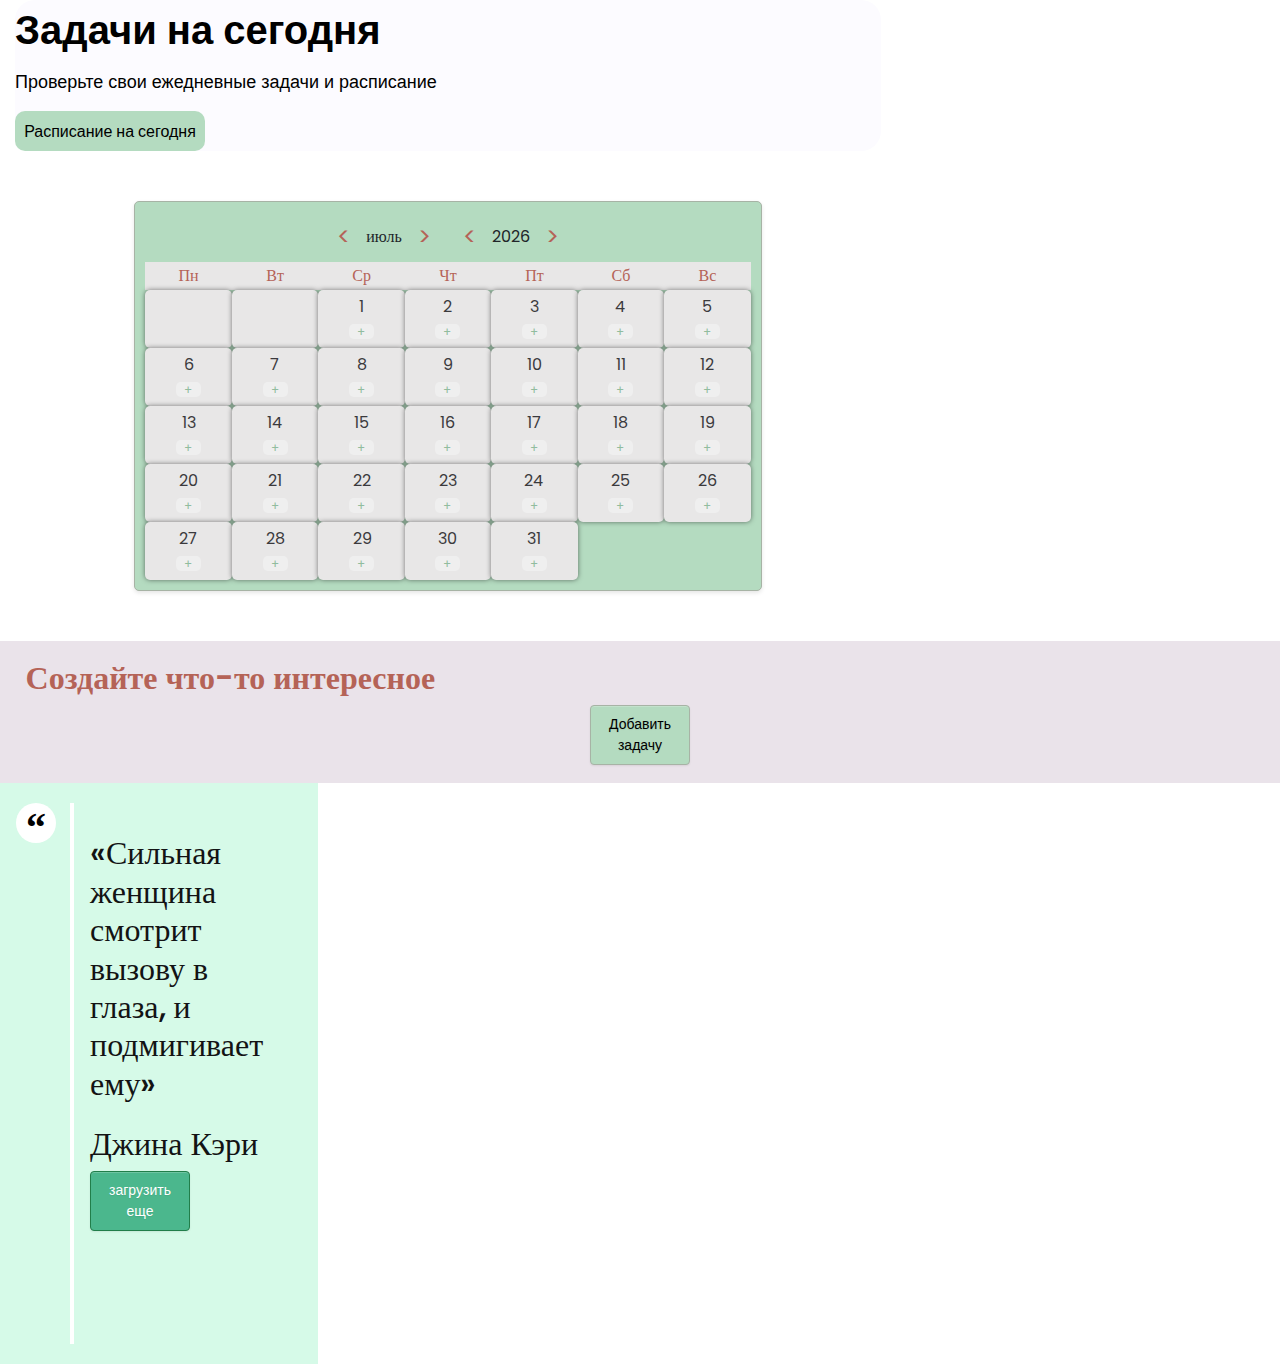
==== index.html @ fd580f08 "calendar" ====
<!DOCTYPE html>
<html lang="ru">
  <head>
    <meta charset="UTF-8" />
    <meta name="viewport" content="width=device-width, initial-scale=1.0" />
<html lang="en">
<head>
    <meta charset="UTF-8">
    <meta name="viewport" content="width=device-width, initial-scale=1.0">
    <link rel="stylesheet" type="text/css" href="./assets/styles/normalize.css">
    <link rel="stylesheet" href="https://stackpath.bootstrapcdn.com/bootstrap/4.5.2/css/bootstrap.min.css">
    <link rel="icon" type="image/png" href="./favicon.png">
    <link rel="stylesheet" type="text/css" href="./calendar/calendar.css">
    <link rel="stylesheet" type="text/css" href="./assets/styles/styles.css">
    <link rel="preconnect" href="https://fonts.googleapis.com">
    <link href="https://cdn.jsdelivr.net/npm/bootstrap@5.0.2/dist/css/bootstrap.min.css" rel="stylesheet" integrity="sha384-EVSTQN3/azprG1Anm3QDgpJLIm9Nao0Yz1ztcQTwFspd3yD65VohhpuuCOmLASjC" crossorigin="anonymous">
     <link rel="preconnect" href="https://fonts.gstatic.com" crossorigin>
     <link href="https://fonts.googleapis.com/css2?family=Poppins:wght@300;400;600&display=swap" rel="stylesheet">
    <title>Study Drive Compass</title>
    <link rel="icon" type="image/png" href="./favicon.png" />
    <link rel="stylesheet" href="./assets/styles/normalize.css" />
    <link
      href="https://cdn.jsdelivr.net/npm/bootstrap@5.3.2/dist/css/bootstrap.min.css"
      rel="stylesheet"
      integrity="sha384-T3c6CoIi6uLrA9TneNEoa7RxnatzjcDSCmG1MXxSR1GAsXEV/Dwwykc2MPK8M2HN"
      crossorigin="anonymous" />
    <link rel="stylesheet" href="./assets/styles/add-task.css" />
    <link rel="preconnect" href="https://fonts.googleapis.com" />
    <link rel="preconnect" href="https://fonts.gstatic.com" crossorigin />
    <link
      href="https://fonts.googleapis.com/css2?family=Poppins:wght@300;400;600&display=swap"
      rel="stylesheet" />
  </head>
  <body>
    <main id="main">
      <section id="hero__section">
        <div class="container">
          <div class="today-task-container">
              <h2 class="head-task">Задачи на сегодня</h2>
              <p class="paragraph-task">Проверьте свои ежедневные задачи и расписание</p>
              <button type="button" class="btnt" data-bs-toggle="modal" data-bs-target="#scheduleModal">
                  Расписание на сегодня</button>
              <div class="modal fade" id="scheduleModal" tabindex="-1" aria-labelledby="scheduleModalLabel" aria-hidden="true">
                  <div class="modal-dialog modal-dialog-scrollable">
                  <div class="modal-content">
                      <div class="modal-header">
                      <h5 class="modal-title" id="scheduleModalLabel">Расписание на сегодня</h5>
                      <button type="button" class="btn-close" data-bs-dismiss="modal" aria-label="Закрыть"></button>
                      </div>
                      <div class="modal-body">
                          <table class="table">
                              <thead>
                                  <tr>
                                      <th scope="col">#</th>
                                      <th scope="col">Задача</th>
                                      <th scope="col"></th>
                                  </tr>
                              </thead>
                              <tbody>
                                  <tr>
                                      <th scope="row">1</th>
                                      <td>Медитация</td>
                                      <td><input type="checkbox"></td>
                                  </tr>
                                  <tr>
                                      <th scope="row">2</th>
                                      <td>Английский язык</td>
                                      <td><input type="checkbox"></td>
                                  </tr>
                                  <tr>
                                      <th scope="row">3</th>
                                      <td>Пробежка</td>
                                      <td><input type="checkbox"></td>
                                  </tr>
                              </tbody>
                          </table>
                      </div>
                      <div class="modal-footer">
                      <button type="button" class="btnt" data-bs-dismiss="modal">Закрыть</button>
                      </div>
                  </div>
                  </div>
              </div>
            </div>

          </div>


      </section>
      <section id="cards">
        <div id="cards-div"></div>
      </section>

      <section id="calendar"></section>
     
    
    
      <section id="motivational"></section>
      <section id="statistics"></section>
    </main>
    <aside>
      <section class="new-task">
        <h2 class="new-task__text">Создайте что-то интересное</h2>
        <button
          type="button"
          class="btn add-btn new-task__btn"
          data-bs-toggle="modal"
          data-bs-target="#exampleModal">
          Добавить задачу
        </button>
      </section>
  
      <div
        class="modal fade"
        id="exampleModal"
        tabindex="-1"
        aria-labelledby="exampleModalLabel"
        aria-hidden="true">
        <div class="modal-dialog">
          <div class="modal-content task-modal-content">
            <div class="modal-header">
              <h1
                class="modal-title fs-5 task-modal__title"
                id="exampleModalLabel">
                Новая задача
              </h1>
              <button
                type="button"
                class="btn-close"
                data-bs-dismiss="modal"
                aria-label="Close"></button>
            </div>
            <div class="modal-body">
              <form>
                <div class="mb-3">
                  <label for="task-name" class="col-form-label">Название: </label>
                  <input
                    type="text"
                    id="task-name"
                    class="form-control"
                    placeholder="..." />
                </div>
                <div class="mb-3">
                  <label for="task-date" class="col-form-label">Дата:</label>
                  <input type="date" id="task-date" class="form-control" />
                </div>
                <div class="mb-3">
                  <label for="task-time" class="col-form-label">Время:</label>
                  <input type="time" id="task-time" class="form-control" />
                </div>
                <div class="mb-3">
                  <label for="task-tag" class="col-form-label"
                    >Группа задач:</label
                  >
                  <input type="text" id="task-tag" class="form-control" />
                </div>
              </form>
            </div>
            <div class="modal-footer">
              <button
                id="add-task-btn"
                type="button"
                class="btn btn-primary add-btn">
                Добавить задачу
              </button>
            </div>
          </div>
        </div>
      </div>


    <div id="cards-div"></div>
      <!-- Блок цитат -->
    <blockquote>
      <div class="quote-background">
        <div class="quote">
        <h1>«Сильная женщина смотрит вызову в глаза, и подмигивает ему»</h1>
    <div class="author">
        <h2>Джина Кэри</h2>
    <button id="quotebutton" type="button" class="btn">загрузить еще</button>
    </blockquote>
      
      
    </aside>
    
    <script
      src="https://cdn.jsdelivr.net/npm/bootstrap@5.3.2/dist/js/bootstrap.bundle.min.js"
      integrity="sha384-C6RzsynM9kWDrMNeT87bh95OGNyZPhcTNXj1NW7RuBCsyN/o0jlpcV8Qyq46cDfL"
      crossorigin="anonymous"></script>
      <script src="./calendar/calendar.js"></script>
    <script src="./assets/js/cards.js"></script>
    <script src="https://cdn.jsdelivr.net/npm/bootstrap@5.0.2/dist/js/bootstrap.bundle.min.js" integrity="sha384-MrcW6ZMFYlzcLA8Nl+NtUVF0sA7MsXsP1UyJoMp4YLEuNSfAP+JcXn/tWtIaxVXM" crossorigin="anonymous"></script>
  </body>
</html>
---- calendar/calendar.css ----
.calendar {
  width: 70%;
  margin: auto;
  margin-top: 50px;
  margin-bottom: 50px;
  border: 1px solid #a7b3a5;
  border-radius: 5px;
  padding: 10px;
  box-shadow: 0 2px 4px rgba(0, 0, 0, 0.1);
  background-color: #b4dbc0;
}

.calendar__container-days {
  display: flex;
  flex-wrap: wrap;
  width: 100%;
  min-height: 20vh;
}

.container__item-day {
  width: calc(100% / 7);
  padding: 2px;
  text-align: center;
  background-color: #e8e7e7;
  color: #3b3a3d;
}

.item-weekday {
  background-color: #e8e7e7;
  color: #b56357;
}

.item-weekend-weekday {
  color: #a5a4ab;
}

.item-weekend {
  background-color: #b49e9e;
  color: #3b3a3d;
}

.calendar__item-container {
  padding: 5px;
  min-height: 15px;
  margin: 0;
  border-radius: 5px;
  box-shadow: 0 0 5px rgba(0, 0, 0, 0.5);
}

.calendar__item-info {
  display: flex;
  justify-content: space-between;
  align-items: center;
}

.calendar__current-date {
  background-color: #b56357;
  color: #b4dbc0;
  border-radius: 50%;
  display: flex;
  justify-content: center;
  align-items: center;
}

.calendar__item-date {
  height: 25px;
  width: 25px;
}

.calendar__item-button {
  color: #91bc9e;
  border: none;
  padding: 1px 8px;
  border-radius: 5px;
  cursor: pointer;
  font-size: 12px;
}

.calendar__item-button:hover {
  background-color: #b56357;
}

.calendar__nav {
  display: flex;
  justify-content: center;
  align-items: center;
  padding: 10px;
}

.calendar__nav-months,
.calendar__nav-years {
  display: flex;
  align-items: center;
}

.calendar__nav-button {
  background: none;
  border: none;
  font-size: 24px;
  cursor: pointer;
  margin: 0 10px;
  color: #b56357;
}
.calendar__nav-button:focus {
  outline: none;
}

@media (max-width: 1023px) {
  .calendar {
    width: 50vw;
  }

  .calendar__nav {
    display: flex;
    flex-direction: column;
    justify-content: center;
    align-items: center;
    padding: 10px;
  }
}
---- assets/styles/styles.css ----
@import "cards.css";
body {
    width: 100%;
    display: flex;
    flex-direction: column;

}


#main {
    width: 70vw;
    display: flex;
    flex-direction: column;
  }
  

  #cards {
    width: 100%;
    margin: auto;
  }

  #hero__section {
    width: 100%; 
  }


  blockquote {
    width: 318px;
    height: 581px;
    background-color: #e7f8eb; /* Цвет фона блока цитат */
    position: static;
    margin: 0;
    background: #d6fae8;
    color: #131314;
    padding: 30px 30px 30px 90px;
    position: relative;
    }
blockquote:before {
    content: "\201C";
    font-family: serif;
    position: absolute;
    top: 20px;
    left: 16px;
    color: black;
    width: 40px;
    height: 40px;
    border-radius: 50%;
    background: white;
    font-size: 40px;
    font-weight: bold;
    text-align: center;
    line-height: 50px;
    }
blockquote:after {
    content: "";
    width: 4px;
    background: white;
    position:absolute;
    left: 70px;
    top: 20px;
    bottom: 20px;
    }
blockquote p {
    margin-top: 0;
    font-size: 24px;
    font-weight: 300;
    }
blockquote cite {
    font-style: normal;
    text-transform: uppercase;
    }
.btn {border-radius: 4px;
    -webkit-box-shadow: inset 0 1px 0 rgba(255, 255, 255, 0.2), 0 1px 2px rgba(0, 0, 0, 0.08);
    -moz-box-shadow: inset 0 1px 0 rgba(255, 255, 255, 0.2), 0 1px 2px rgba(0, 0, 0, 0.08);
    box-shadow: inset 0 1px 0 rgba(255, 255, 255, 0.2), 0 1px 2px rgba(0, 0, 0, 0.08);
    color: #fff;
    display:block;
    width:100px;
    text-align: center;
    font-family: Arial, Helvetica, sans-serif;
    font-size: 14px;
    padding: 8px 16px;
    
    text-decoration: none;
    text-shadow: 0 1px 1px rgba(0, 0, 0, 0.075);
    -webkit-transition: background-color 0.1s linear;
    -moz-transition: background-color 0.1s linear;
    -o-transition: background-color 0.1s linear;
    transition: background-color 0.1s linear;        
    background-color: rgb( 43, 153, 91 );
    border: 1px solid rgb( 33, 126, 74 );
    background-color: rgb( 75, 183, 141 );
}

.today-task-container {
    background: #FCFBFF;
    border-radius: 20px;
}

.head-task {
    font-family: 'Poppins', sans-serif;
    font-size: 40px;
    font-style: normal;
    font-weight: 600;
    line-height: normal;
    color: #000;
}

.paragraph-task {
    font-family: 'Poppins', sans-serif;
    font-size: 18px;
    font-style: normal;
    font-weight: 300;
    line-height: normal;
    color: #000;
}

.btnt {
    border: 0;
    border-radius: 10px;
    background-color: #b4dbc0;
    font-family: 'Poppins', sans-serif;
    font-size: 16px;
    font-style: normal;
    font-weight: 400;
    line-height: normal;
    color: #000;
    width: 190px;
    height: 40px;
}
---- assets/styles/add-task.css ----
body {
  display: flex;
  font-family: "Poppins";
}
:root {
  --rust: #b56357;
  --mint: #b4dbc0;
  --slate: #eae3ea;
  --sea-foam: #a7b3a5;
}
.new-task {
  display: flex;
  flex-direction: column;
  background-color: var(--slate);
  padding: 2vh 2vw;
}

.new-task__text {
  font-weight: 600;
  color: var(--rust);
}

.add-btn {
  font-weight: 400;
  background-color: var(--mint);
  border-color: var(--sea-foam);
  color: #000;
  align-self: center;
}
.add-btn:hover {
  background-color: var(--rust);
  border-color: var(--sea-foam);
  color: #fff;
}
.add-btn:active {
  background-color: var(--rust) !important;
  color: #fff !important;
}

.task-modal-content {
  background-color: var(--slate);
}
.task-modal__title {
  color: var(--rust);
  font-weight: 400;
}
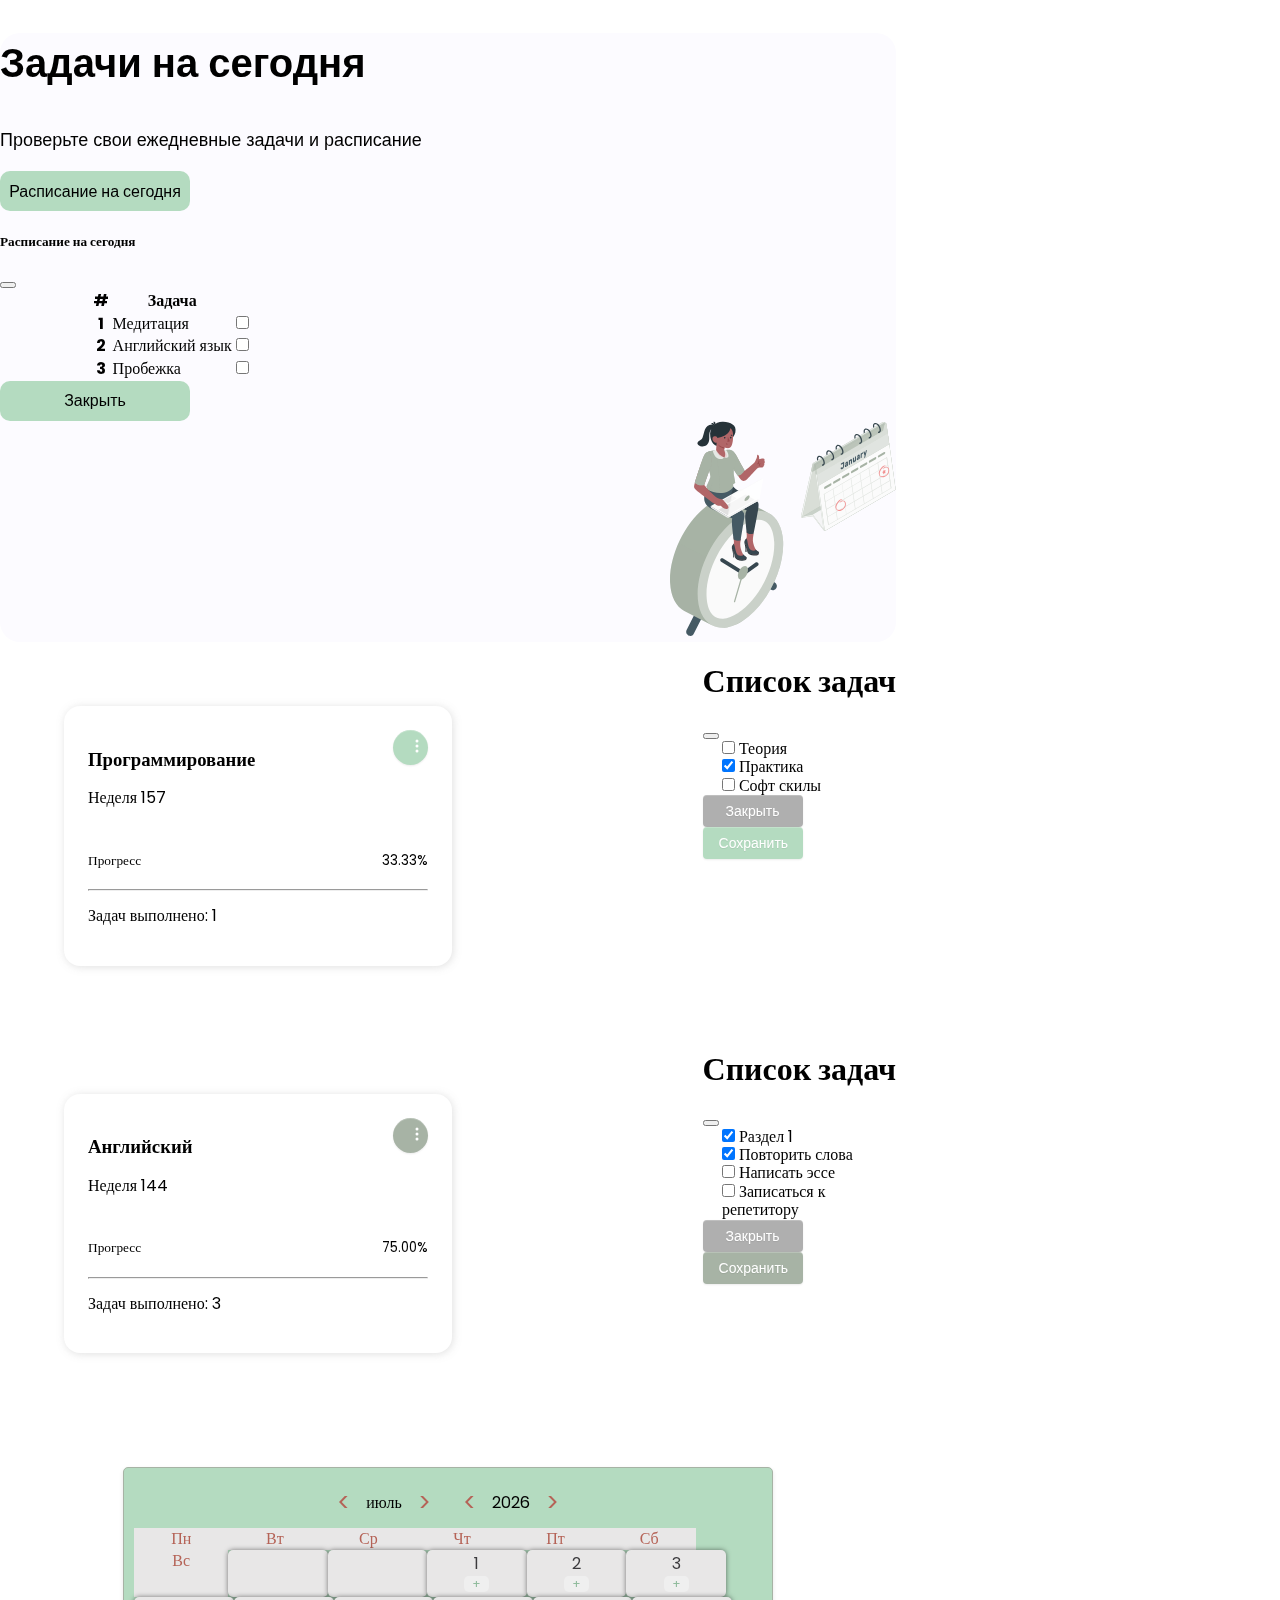
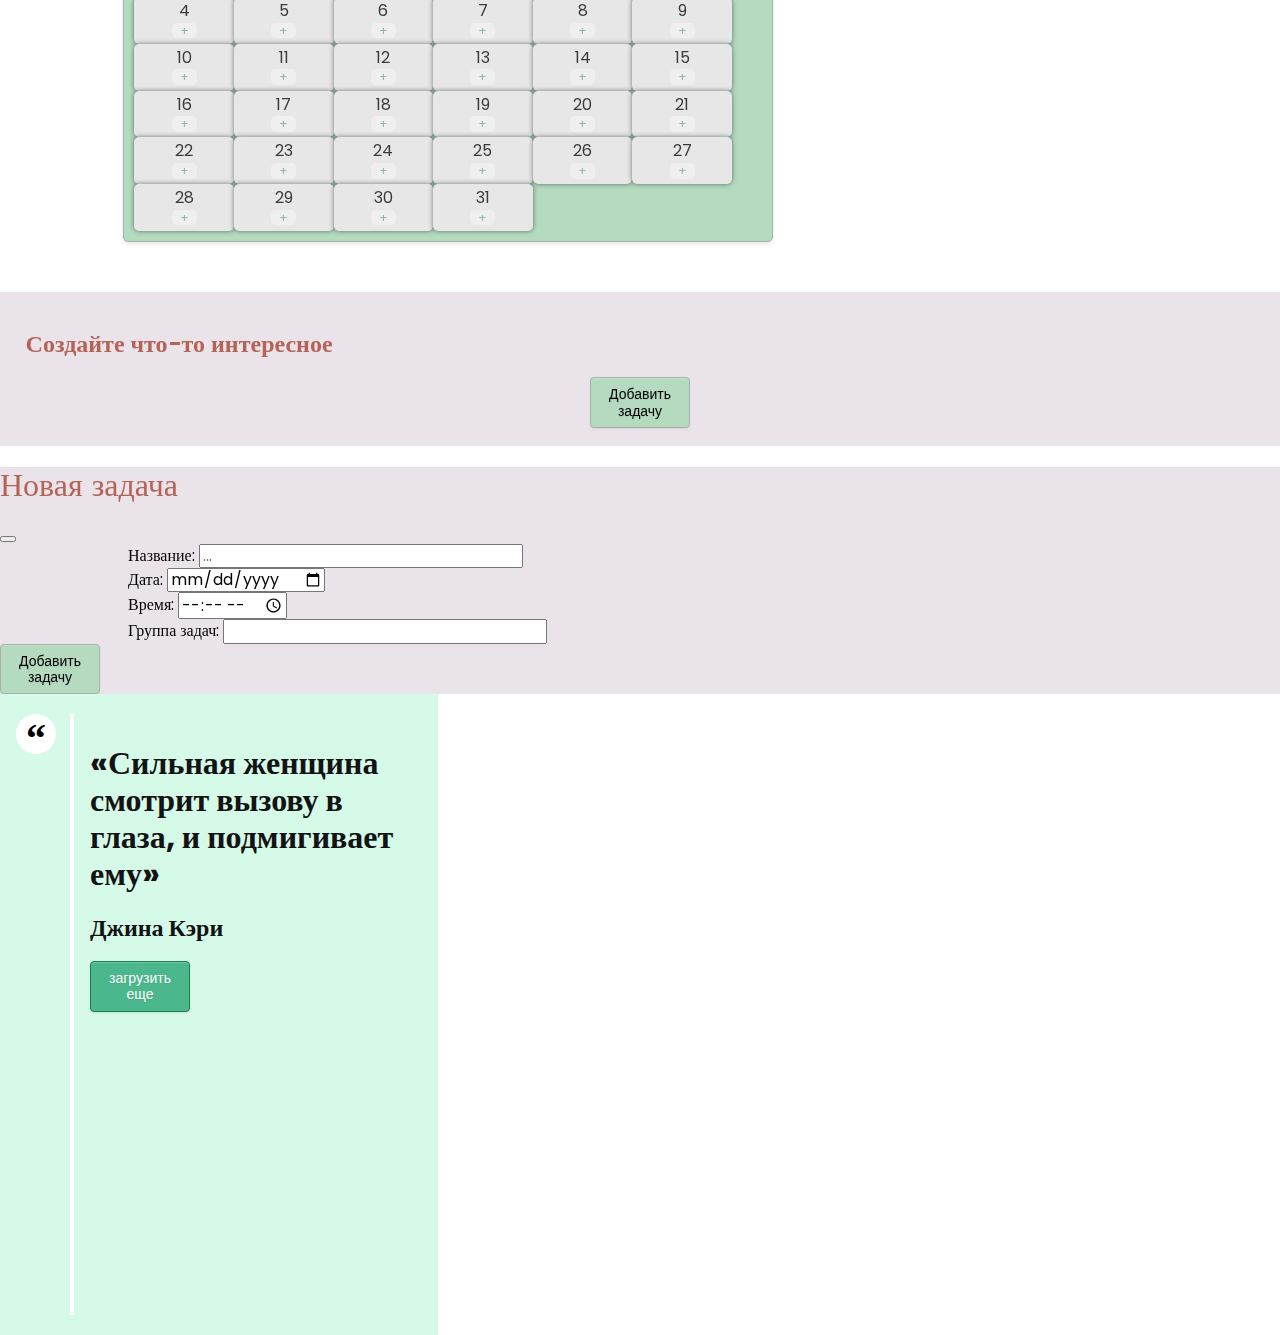
==== commit a8ac0969: "Добавить svg" ====
--- a/index.html
+++ b/index.html
@@ -8,14 +8,13 @@
     <meta charset="UTF-8">
     <meta name="viewport" content="width=device-width, initial-scale=1.0">
     <link rel="stylesheet" type="text/css" href="./assets/styles/normalize.css">
-    <link rel="stylesheet" href="https://stackpath.bootstrapcdn.com/bootstrap/4.5.2/css/bootstrap.min.css">
     <link rel="icon" type="image/png" href="./favicon.png">
     <link rel="stylesheet" type="text/css" href="./calendar/calendar.css">
     <link rel="stylesheet" type="text/css" href="./assets/styles/styles.css">
     <link rel="preconnect" href="https://fonts.googleapis.com">
     <link href="https://cdn.jsdelivr.net/npm/bootstrap@5.0.2/dist/css/bootstrap.min.css" rel="stylesheet" integrity="sha384-EVSTQN3/azprG1Anm3QDgpJLIm9Nao0Yz1ztcQTwFspd3yD65VohhpuuCOmLASjC" crossorigin="anonymous">
-     <link rel="preconnect" href="https://fonts.gstatic.com" crossorigin>
-     <link href="https://fonts.googleapis.com/css2?family=Poppins:wght@300;400;600&display=swap" rel="stylesheet">
+    <link rel="preconnect" href="https://fonts.gstatic.com" crossorigin>
+    <link href="https://fonts.googleapis.com/css2?family=Poppins:wght@300;400;600&display=swap" rel="stylesheet">
     <title>Study Drive Compass</title>
     <link rel="icon" type="image/png" href="./favicon.png" />
     <link rel="stylesheet" href="./assets/styles/normalize.css" />
@@ -25,16 +24,11 @@
       integrity="sha384-T3c6CoIi6uLrA9TneNEoa7RxnatzjcDSCmG1MXxSR1GAsXEV/Dwwykc2MPK8M2HN"
       crossorigin="anonymous" />
     <link rel="stylesheet" href="./assets/styles/add-task.css" />
-    <link rel="preconnect" href="https://fonts.googleapis.com" />
-    <link rel="preconnect" href="https://fonts.gstatic.com" crossorigin />
-    <link
-      href="https://fonts.googleapis.com/css2?family=Poppins:wght@300;400;600&display=swap"
-      rel="stylesheet" />
   </head>
   <body>
+    <div class="container">
     <main id="main">
       <section id="hero__section">
-        <div class="container">
           <div class="today-task-container">
               <h2 class="head-task">Задачи на сегодня</h2>
               <p class="paragraph-task">Проверьте свои ежедневные задачи и расписание</p>
@@ -81,20 +75,174 @@
                   </div>
                   </div>
               </div>
+              <div class="today-task-images">
+                <svg xmlns="http://www.w3.org/2000/svg" width="131" height="221" viewBox="0 0 131 221" fill="none">
+                  <path d="M24.5651 193.245L16.7356 208.724C16.4628 209.201 16.2877 209.729 16.2207 210.277C16.1538 210.824 16.1963 211.38 16.3457 211.91C16.4952 212.44 16.7485 212.935 17.0906 213.364C17.4328 213.793 17.8567 214.148 18.337 214.407C18.8174 214.666 19.3445 214.825 19.8867 214.874C20.429 214.922 20.9753 214.86 21.4932 214.69C22.0111 214.52 22.4899 214.246 22.9011 213.885C23.3122 213.523 23.6473 213.082 23.8864 212.586L31.7644 197.021C32.5279 195.529 31.5341 193.472 29.5404 192.435C27.5466 191.397 25.3226 191.753 24.5651 193.245Z" fill="#455A64"/>
+                  <path d="M85.741 160.844L101.018 168.777C101.962 169.245 103.048 169.323 104.048 168.995C105.047 168.667 105.882 167.958 106.376 167.019C106.87 166.08 106.985 164.983 106.697 163.959C106.409 162.936 105.739 162.065 104.83 161.532L89.4679 153.55C87.9953 152.776 85.9652 153.789 84.935 155.803C83.9048 157.817 84.2684 160.077 85.741 160.844Z" fill="#455A64"/>
+                  <path d="M98.9395 92.1807L98.8668 92.1438L71.2635 77.7947L71.1604 77.7455C62.9976 73.5581 52.0896 74.7861 40.3453 82.4488C16.7538 97.8418 -1.26868 133.343 0.0887605 161.741C0.767481 175.9 6.14876 185.613 14.2692 189.893L14.3419 189.929L41.9573 204.279L42.0421 204.322C50.211 208.528 61.1251 207.3 72.8815 199.631C96.4731 184.232 114.496 148.736 113.132 120.333C112.441 106.18 107.078 96.4664 98.9395 92.1807Z" fill="#a7b3a5"/>
+                  <path opacity="0.1" d="M41.3394 203.947L14.3602 189.917L14.2815 189.868C6.155 185.57 0.785839 175.857 0.107119 161.722C-0.498881 149.055 2.75534 134.989 8.62748 121.923L36.1762 136.278C30.3162 149.344 27.0862 163.411 27.6922 176.078C28.3467 189.929 33.4977 199.526 41.3394 203.947Z" fill="#a7b3a5"/>
+                  <path opacity="0.4" d="M102.356 164.866C118.076 133.9 116.515 101.341 98.8694 92.1451C81.2235 82.9487 54.1746 100.597 38.4541 131.563C22.7335 162.529 24.2943 195.087 41.9403 204.283C59.5862 213.48 86.635 195.832 102.356 164.866Z" fill="white"/>
+                  <path d="M53.0956 197.647C39.1576 198.335 36.9275 182.488 36.5942 175.642C35.3822 150.597 51.9624 117.963 72.7663 104.418C78.0628 100.961 83.232 99.0206 87.7103 98.7996C101.648 98.1119 103.884 113.959 104.212 120.805C105.424 145.85 88.8496 178.485 68.0395 192.06C62.7431 195.517 57.5739 197.457 53.1016 197.678L53.0956 197.647Z" fill="#FAFAFA"/>
+                  <path d="M64.5915 181.297C64.5196 181.298 64.448 181.288 64.3794 181.266C64.2181 181.218 64.0823 181.106 64.0017 180.957C63.9211 180.807 63.9022 180.631 63.9491 180.468L72.3422 151.806C72.3657 151.726 72.4046 151.65 72.4568 151.585C72.5089 151.52 72.5733 151.465 72.6461 151.425C72.719 151.385 72.799 151.36 72.8815 151.351C72.964 151.342 73.0474 151.35 73.127 151.373C73.2066 151.397 73.2808 151.437 73.3453 151.489C73.4098 151.542 73.4635 151.607 73.5032 151.681C73.5428 151.755 73.5678 151.836 73.5765 151.92C73.5853 152.003 73.5777 152.088 73.5542 152.168L65.1733 180.83C65.1343 180.958 65.0578 181.072 64.954 181.155C64.8501 181.238 64.7237 181.288 64.5915 181.297Z" fill="#a7b3a5"/>
+                  <path d="M88.2922 144.18C88.1557 144.408 87.9741 144.604 87.7589 144.757L73.7482 154.772L51.1444 140.773C50.9303 140.64 50.7441 140.466 50.5964 140.26C50.4488 140.055 50.3425 139.822 50.2837 139.575C50.2249 139.328 50.2147 139.071 50.2537 138.82C50.2927 138.569 50.3802 138.328 50.5111 138.111C50.642 137.894 50.8138 137.705 51.0167 137.556C51.2196 137.406 51.4495 137.298 51.6935 137.239C51.9374 137.179 52.1905 137.169 52.4384 137.209C52.6863 137.248 52.9241 137.337 53.1381 137.469L73.5785 150.13L85.5712 141.571C85.9314 141.316 86.3669 141.195 86.8048 141.227C87.2428 141.259 87.6565 141.443 87.9768 141.747C88.2971 142.051 88.5044 142.458 88.564 142.899C88.6236 143.339 88.5319 143.788 88.3043 144.168L88.2922 144.18Z" fill="#37474F"/>
+                  <path d="M72.6513 145.752C75.4268 143.941 77.8083 145.181 77.972 148.521C78.1356 151.861 76.0085 156.037 73.233 157.848C70.4576 159.659 68.076 158.419 67.9184 155.079C67.7609 151.739 69.8758 147.563 72.6513 145.752Z" fill="#a7b3a5"/>
+                  <path d="M87.1224 47.4692C87.9573 46.782 89.0187 46.4418 90.0918 46.5175C90.6445 46.5596 91.1995 46.5596 91.7522 46.5175C92.1127 46.4961 92.4619 46.3824 92.7672 46.1869C93.0724 45.9915 93.3237 45.7207 93.4975 45.4C93.5763 45.2281 93.6187 45.05 93.6975 44.8842C93.8247 44.6202 94.0308 44.4053 94.1702 44.1474C94.3717 43.7721 94.4258 43.3335 94.3217 42.9194C94.2611 42.7677 94.2383 42.6033 94.255 42.4405C94.2979 42.3051 94.3704 42.1813 94.4671 42.0783C94.6473 41.826 94.7571 41.5292 94.7848 41.2191C94.8126 40.909 94.7572 40.597 94.6247 40.3161C94.5413 40.1741 94.4723 40.0239 94.4186 39.8679C94.3399 39.5302 94.5217 39.1925 94.5338 38.8486C94.6004 37.3075 92.0734 37.5285 91.1705 37.7373C90.916 37.7987 89.6494 38.0566 89.0737 38.1978C89.2039 37.3556 89.2039 36.498 89.0737 35.6558C88.8616 34.0287 87.3284 33.2612 87.1466 34.2191C87.0436 34.7655 87.1466 36.3005 86.4982 37.5776C86.1028 38.1429 85.7905 38.7634 85.571 39.4196C85.3347 40.2854 85.0438 40.8932 83.147 42.7291C81.3775 44.4422 74.663 49.8945 74.663 49.8945C74.663 49.8945 67.6152 37.5531 65.87 34.2682C62.3491 27.594 56.1255 29.0001 56.1255 29.0001L57.4587 37.8601C57.4587 37.8601 68.6697 55.8748 70.5907 58.3615C72.5117 60.8482 75.0812 60.0807 76.4628 58.8282C78.4566 57.0292 83.6379 50.9567 87.1224 47.4692Z" fill="#B16668"/>
+                  <path d="M55.1982 29.1106C55.1982 29.1106 60.5189 27.8273 63.1247 30.3386C65.5487 32.6718 66.5365 34.6366 69.6332 40.6046C72.4814 46.0692 74.4812 49.2006 74.4812 49.2006C74.4812 49.2006 72.0147 54.7266 67.5364 54.3828L60.5613 44.0307L55.1982 29.1106Z" fill="#a7b3a5"/>
+                  <path opacity="0.6" d="M55.1982 29.1106C55.1982 29.1106 60.5189 27.8273 63.1247 30.3386C65.5487 32.6718 66.5365 34.6366 69.6332 40.6046C72.4814 46.0692 74.4812 49.2006 74.4812 49.2006C74.4812 49.2006 72.0147 54.7266 67.5364 54.3828L60.5613 44.0307L55.1982 29.1106Z" fill="#a7b3a5"/>
+                  <path d="M89.7221 38.7688C89.007 38.9775 88.5464 39.4749 88.3465 40.752C88.2253 41.5134 87.6617 42.815 86.7527 43.208C87.1506 43.2354 87.5474 43.1413 87.892 42.9378C88.3465 42.6063 88.4555 42.5817 88.6313 42.8519C88.7634 43.0315 88.9358 43.1767 89.1343 43.2755C88.9691 43.4102 88.851 43.5951 88.7975 43.803C88.744 44.0108 88.758 44.2306 88.8373 44.4298C89.11 45.1482 90.8553 45.4859 92.4188 45.0009C92.4188 45.0009 89.9645 45.3017 89.5585 44.4606C89.1524 43.6194 90.5523 42.901 91.5098 42.815C91.5098 42.815 89.1706 42.9501 88.9585 42.1396C88.7464 41.3292 89.7766 40.9116 91.1583 40.8441C91.1583 40.8441 89.2433 40.8441 89.0373 40.1503C88.968 39.875 88.9992 39.5837 89.125 39.3299C89.2508 39.0761 89.4628 38.8768 89.7221 38.7688Z" fill="#9A4A4D"/>
+                  <path d="M64.1246 46.6526C64.1246 46.6526 63.3187 51.1163 64.0519 54.8802C64.7852 58.644 65.3245 61.8429 65.3245 61.8429C65.3245 61.8429 63.0763 64.4524 58.8221 63.8568C54.1923 63.206 55.6043 52.0742 58.2646 49.3419C59.8094 47.7231 61.9048 46.7614 64.1246 46.6526Z" fill="#a7b3a5"/>
+                  <path opacity="0.5" d="M64.1246 46.6526C64.1246 46.6526 63.3187 51.1163 64.0519 54.8802C64.7852 58.644 65.3245 61.8429 65.3245 61.8429C65.3245 61.8429 63.0763 64.4524 58.8221 63.8568C54.1923 63.206 55.6043 52.0742 58.2646 49.3419C59.8094 47.7231 61.9048 46.7614 64.1246 46.6526Z" fill="#a7b3a5"/>
+                  <path d="M63.6519 136.407L64.2579 136.309C64.2579 134.467 64.1185 132.748 64.5609 131.863L63.6761 129.598L63.6519 136.407Z" fill="#263238"/>
+                  <path d="M62.0461 127.971C62.2037 129.242 62.943 130.537 63.046 133.048C63.1243 134.117 63.1243 135.191 63.046 136.26L63.652 136.407V129.598L62.0461 127.971Z" fill="#263238"/>
+                  <path d="M76.4931 137.85C76.4637 138.195 76.3304 138.523 76.1114 138.789C75.7962 139.041 74.8085 139.882 71.5724 139.76C68.3364 139.637 67.191 138.851 66.0699 137.85C64.9488 136.849 64.5974 134.166 64.4095 132.938C64.123 131.098 63.3 129.388 62.0461 128.026C61.8803 127.624 61.838 127.181 61.9249 126.755C62.7767 126.748 63.6094 127.011 64.306 127.508C65.0027 128.004 65.5284 128.709 65.8094 129.524C67.0214 132.496 68.0031 135.959 70.6271 136.732C72.5526 137.251 74.5133 137.624 76.4931 137.85Z" fill="#263238"/>
+                  <path d="M74.7964 135.007C75.8023 135.848 76.5598 136.235 76.4871 137.021C76.4144 137.807 75.5902 138.206 74.9236 138.421C73.348 138.937 71.5482 138.771 69.9544 138.519C68.3606 138.267 66.5669 137.543 65.87 136.008C65.6797 135.557 65.5434 135.085 65.464 134.602C65.2109 133.005 64.7715 131.445 64.155 129.954C63.9027 129.329 63.5943 128.729 63.2339 128.161C62.7253 127.589 62.3669 126.896 62.1916 126.147C62.1128 125.533 62.5794 124.606 63.1854 123.63C63.4926 123.209 63.7136 122.731 63.8354 122.223C63.9571 121.714 63.9772 121.186 63.8944 120.67L63.6338 116.047L70.8452 117.637C70.8452 117.637 70.2695 121.665 70.2392 122.715C70.2023 124.262 70.3591 125.807 70.7059 127.314C71.1435 129.122 71.7946 130.87 72.6451 132.52C72.8465 132.944 73.1056 133.336 73.4147 133.687C73.8428 134.161 74.3046 134.602 74.7964 135.007Z" fill="#B16668"/>
+                  <path d="M62.1673 124.833C62.6097 124.004 63.2278 123.495 63.652 122.776C64.0333 123.39 64.3309 124.053 64.5368 124.747C64.7428 125.398 65.3246 128.597 66.1608 131.139C66.7668 133.049 67.7849 134.043 69.1484 134.534C70.0043 134.844 70.9233 134.931 71.8209 134.786C73.4934 134.516 73.0753 133.306 73.0753 133.306C74.0679 134.277 75.1517 135.147 76.3113 135.904C76.5815 136.138 76.7505 136.47 76.7822 136.83C76.8139 137.189 76.7058 137.546 76.481 137.825C76.0205 138.243 74.4509 139.268 70.421 138.765C66.8517 138.317 65.9851 136.665 65.6336 135.922C65.2557 134.828 64.9837 133.699 64.8216 132.551C64.5966 131.293 64.149 130.087 63.5005 128.99C63.4267 128.859 63.3457 128.732 63.2581 128.609C62.9889 128.22 62.6996 127.845 62.3915 127.486C62.137 127.185 61.9431 127.044 61.8643 126.755C61.7302 126.098 61.838 125.415 62.1673 124.833Z" fill="#37474F"/>
+                  <path d="M75.9478 130.967L76.5538 130.881C76.6083 129.039 76.5174 127.32 76.978 126.448L76.172 124.158L75.9478 130.967Z" fill="#263238"/>
+                  <path d="M74.5781 122.5C74.6993 123.771 75.4023 125.085 75.4326 127.602C75.4843 128.671 75.4539 129.743 75.3417 130.807L75.9477 130.979L76.1719 124.158L74.5781 122.5Z" fill="#263238"/>
+                  <path d="M88.7405 132.754C88.702 133.099 88.5579 133.423 88.3284 133.681C88.0133 133.92 87.0013 134.694 83.7713 134.473C80.5413 134.252 79.4142 133.478 78.3173 132.447C77.2204 131.415 76.9538 128.763 76.8023 127.473C76.571 125.623 75.7961 123.886 74.5783 122.488C74.4281 122.079 74.3986 121.636 74.4934 121.211C75.3449 121.229 76.1695 121.516 76.8519 122.032C77.5343 122.549 78.0403 123.268 78.2991 124.09C79.4263 127.099 80.305 130.586 82.9108 131.458C84.8204 132.033 86.7688 132.466 88.7405 132.754Z" fill="#263238"/>
+                  <path d="M87.1224 129.868C88.1041 130.74 88.8495 131.133 88.7586 131.931C88.6677 132.729 87.8253 133.085 87.1527 133.282C85.5151 133.655 83.8146 133.64 82.1835 133.239C80.5534 132.926 78.8262 132.164 78.1657 130.623C77.9874 130.167 77.8633 129.691 77.796 129.205C77.5886 127.604 77.1939 126.033 76.6204 124.526C76.3902 123.885 76.0979 123.268 75.7478 122.684C75.2561 122.095 74.9185 121.39 74.7661 120.633C74.7055 120.019 75.1963 119.105 75.8326 118.177C76.5538 117.097 76.784 116.667 76.784 114.708L76.5538 110.613L83.7227 112.412C83.7227 112.412 83.1834 115.101 82.9531 117.164C82.7739 118.806 82.866 120.466 83.2258 122.076C83.6202 123.898 84.2306 125.665 85.0438 127.338C85.2293 127.768 85.4741 128.169 85.771 128.529C86.1903 129.007 86.6418 129.454 87.1224 129.868Z" fill="#B16668"/>
+                  <path d="M74.8872 119.154C75.3368 118.543 75.8182 117.957 76.3295 117.398C76.7012 117.953 76.9892 118.561 77.1839 119.203C77.4748 120.038 77.8445 123.212 78.602 125.773C79.1716 127.694 80.1473 128.72 81.4926 129.254C82.3381 129.588 83.2533 129.7 84.1529 129.579C85.8376 129.358 85.4558 128.13 85.4558 128.13C86.419 129.133 87.4764 130.038 88.6131 130.832C88.8781 131.072 89.0388 131.409 89.0603 131.769C89.0819 132.129 88.9626 132.483 88.7282 132.754C88.2555 133.159 86.6557 134.141 82.6682 133.515C79.111 132.963 78.2929 131.286 77.9596 130.531C77.6182 129.427 77.3808 128.292 77.2506 127.142C77.0656 125.876 76.6549 124.655 76.0386 123.538C75.9598 123.396 75.881 123.267 75.8083 123.157C75.572 122.795 75.2871 122.396 74.972 122.003C74.6569 121.61 74.5357 121.548 74.463 121.26C74.3493 120.529 74.4999 119.781 74.8872 119.154Z" fill="#37474F"/>
+                  <path d="M44.6599 71.3967C45.1479 69.3667 45.8956 67.4099 46.8839 65.576C53.7438 68.8793 56.3739 67.9154 63.2944 65.6681C66.5244 69.2784 71.1421 71.1266 75.5538 73.4107C79.9654 75.6947 84.971 78.0771 87.7344 80.9629C88.9827 82.2645 88.607 85.4389 87.9768 89.5159C87.1223 95.0419 83.7348 112.504 83.7348 112.504C79.0383 114.199 76.6143 111.387 76.6143 111.387C76.6143 111.387 75.8749 104.019 75.2811 98.075C74.6872 92.1315 76.7779 89.344 76.7779 89.344C76.7779 89.344 62.6763 83.9285 57.3435 82.811C48.4595 80.9199 43.5024 79.7717 44.6599 71.3967Z" fill="#37474F"/>
+                  <path d="M34.4124 74.5711C35.0184 70.6415 38.9453 62.3955 39.6785 60.971C46.5384 64.2743 56.3859 67.9154 63.3125 65.6681C62.7156 70.0224 60.9554 74.1286 58.2221 77.5429C68.6514 85.267 70.7906 87.9809 73.3358 91.1614C74.0387 92.0517 74.7235 93.8814 74.3054 96.4295C73.4145 101.956 70.6694 119.203 70.6694 119.203C69.5223 119.637 68.2942 119.807 67.0742 119.701C65.8541 119.595 64.6727 119.215 63.6155 118.589C63.6155 118.589 62.7611 112.056 62.1672 106.112C61.5733 100.169 62.2035 97.2523 62.2035 97.2523C62.2035 97.2523 48.1201 90.8912 42.8115 88.4107C33.8124 84.26 33.7943 78.4946 34.4124 74.5711Z" fill="#455A64"/>
+                  <path d="M46.9143 29.3562C46.9143 29.3562 39.206 30.2587 38.2788 30.6763C45.5144 35.8339 39.6544 47.3034 39.6544 47.3034L42.4299 56.1081C41.2785 59.1781 37.5455 63.1384 36.4062 67.9952C46.4477 74.1352 59.1737 72.9686 63.3066 65.6681C63.0945 62.1131 63.1248 56.7344 62.8036 54.4749C62.9006 52.811 62.7551 50.9014 62.943 48.1814C64.1326 47.0363 64.9323 45.5378 65.2264 43.9021C65.5205 42.2665 65.2938 40.5785 64.5792 39.0819C61.7067 33.3103 56.7739 29.1106 55.1983 29.1106L46.9143 29.3562Z" fill="#a7b3a5"/>
+                  <path d="M44.5388 29.5956C44.5388 29.5956 39.6908 29.9947 38.2788 30.6762C36.8668 31.3578 34.5095 35.4839 36.6184 41.4827C38.7273 47.4814 40.6362 54.5179 40.418 55.9362C40.1998 57.3545 36.4063 65.576 36.4063 65.576C36.7975 66.2446 37.3236 66.8221 37.9502 67.2707C38.5767 67.7193 39.2896 68.0289 40.0423 68.1794L42.3572 61.2227L41.63 68.775C41.63 68.775 46.4174 69.7758 49.7322 69.4872C49.7322 69.4872 49.8049 45.136 44.5388 29.5956Z" fill="#a7b3a5"/>
+                  <g opacity="0.5">
+                      <path d="M44.5388 29.5956C44.5388 29.5956 39.6908 29.9947 38.2788 30.6762C36.8668 31.3578 34.5095 35.4839 36.6184 41.4827C38.7273 47.4814 40.6362 54.5179 40.418 55.9362C40.1998 57.3545 36.4063 65.576 36.4063 65.576C36.8016 66.2412 37.3289 66.816 37.9547 67.2641C38.5806 67.7123 39.2914 68.0239 40.0423 68.1794L42.3572 61.2227L41.63 68.775C41.63 68.775 46.4174 69.7758 49.7322 69.4872C49.7322 69.4872 49.8049 45.136 44.5388 29.5956Z" fill="#a7b3a5"/>
+                  </g>
+                  <path d="M53.2349 0.854251C46.078 0.350771 38.8302 6.15921 40.3331 15.8543C41.3573 22.4486 45.1811 24.745 46.3931 24.7818L53.7197 25.0827C55.4104 19.8698 63.5793 19.219 65.3367 11.5133C67.0941 3.80759 60.416 1.35773 53.2349 0.854251Z" fill="#263238"/>
+                  <path d="M39.4059 4.05938C36.5517 4.98652 35.1639 7.47936 34.364 10.2546C33.758 12.2993 33.4308 14.436 32.5824 16.3946C32.3196 17.0426 31.9531 17.6421 31.4976 18.1691C30.8355 18.7878 30.1055 19.3275 29.3221 19.7778C28.5393 20.2327 27.9068 20.912 27.5041 21.7303C27.0435 22.8723 28.1101 23.953 29.0312 24.5424C29.8919 25.0664 30.8584 25.3867 31.8584 25.4792C32.8585 25.5717 33.8662 25.434 34.8064 25.0766C35.7215 24.7486 36.5496 24.2112 37.2264 23.5063C37.9033 22.8013 38.4106 21.9478 38.709 21.0119C39.315 19.2313 39.315 17.506 39.2787 15.664C39.2423 13.822 39.3514 11.7589 40.1028 9.99062C40.354 9.32656 40.7717 8.74034 41.3148 8.28984C41.8661 7.92416 42.4633 7.63505 43.0904 7.43024C43.7235 7.22203 44.2738 6.81302 44.6599 6.26364C45.5871 4.71022 43.357 3.93044 42.2359 3.80764C41.2859 3.67753 40.3191 3.76353 39.4059 4.05938Z" fill="#263238"/>
+                  <path d="M44.0903 4.55055L40.9875 3.09537C41.072 2.88416 41.1977 2.69245 41.3572 2.53178C41.5166 2.37111 41.7065 2.24481 41.9155 2.16048C42.1244 2.07615 42.348 2.03554 42.5728 2.04109C42.7977 2.04664 43.0191 2.09825 43.2237 2.19279C43.6363 2.40122 43.9553 2.76068 44.1162 3.19842C44.277 3.63615 44.2678 4.11947 44.0903 4.55055Z" fill="#263238"/>
+                  <path d="M44.0964 4.11459L43.448 0.725308C43.6651 0.668265 43.8914 0.656722 44.1131 0.691383C44.3348 0.726044 44.5472 0.806182 44.7372 0.926889C44.9273 1.0476 45.091 1.20633 45.2184 1.39338C45.3458 1.58043 45.4342 1.79185 45.4781 2.01471C45.5549 2.47716 45.4547 2.95187 45.198 3.34206C44.9412 3.73225 44.5473 4.00854 44.0964 4.11459Z" fill="#263238"/>
+                  <path d="M60.3006 7.2951C62.6701 8.63976 63.5791 11.8141 62.9125 19.1146C62.3489 25.2976 60.2643 26.6914 59.2341 27.0598C58.2039 27.4282 56.3131 27.0598 54.4648 26.587L54.2528 29.1719C54.2528 29.1719 57.2828 33.2243 56.9737 34.9128C56.6646 36.6013 52.4347 37.0864 50.138 35.2505C47.8413 33.4147 46.0172 30.0622 46.0172 30.0622L46.6535 21.4662C46.6535 21.4662 45.4779 22.467 43.7326 20.6864C42.2842 19.219 41.9146 16.8858 43.2114 15.7376C43.5417 15.467 43.9306 15.2797 44.3463 15.191C44.7619 15.1023 45.1924 15.1148 45.6023 15.2275C46.0123 15.3402 46.39 15.5498 46.7044 15.8391C47.0188 16.1285 47.261 16.4893 47.411 16.8919C50.0182 16.6556 52.5473 15.867 54.8345 14.5771C58.7311 12.4404 59.9552 9.8125 60.3006 7.2951Z" fill="#B16668"/>
+                  <path d="M55.4408 16.6832C55.444 16.7896 55.4262 16.8955 55.3884 16.9948C55.3507 17.0941 55.2937 17.1847 55.2209 17.2614C55.148 17.338 55.0608 17.3992 54.9643 17.4412C54.8678 17.4832 54.764 17.5052 54.659 17.506C54.4581 17.4883 54.271 17.3949 54.1347 17.2443C53.9985 17.0937 53.9229 16.8968 53.9229 16.6924C53.9229 16.4881 53.9985 16.2912 54.1347 16.1406C54.271 15.99 54.4581 15.8966 54.659 15.8789C54.7625 15.8797 54.8648 15.9011 54.96 15.942C55.0553 15.9828 55.1417 16.0423 55.2143 16.117C55.2869 16.1917 55.3443 16.2801 55.3831 16.3773C55.422 16.4744 55.4415 16.5784 55.4408 16.6832Z" fill="#263238"/>
+                  <path d="M56.0406 22.3443L57.7859 23.032C57.7461 23.1521 57.6826 23.2627 57.5992 23.3572C57.5159 23.4517 57.4144 23.5279 57.301 23.5813C57.1876 23.6348 57.0646 23.6642 56.9396 23.668C56.8146 23.6717 56.6902 23.6496 56.5739 23.603C56.3428 23.5023 56.1586 23.3157 56.0593 23.0814C55.9601 22.8472 55.9534 22.5833 56.0406 22.3443Z" fill="#9A4A4D"/>
+                  <path d="M62.3187 15.1298L60.6038 14.3131C60.6512 14.2001 60.7204 14.0977 60.8072 14.012C60.8941 13.9263 60.9969 13.8589 61.1096 13.8138C61.2224 13.7686 61.3429 13.7467 61.4641 13.7491C61.5853 13.7516 61.7049 13.7784 61.8158 13.8281C62.0486 13.9381 62.2307 14.1346 62.3243 14.377C62.418 14.6193 62.416 14.8889 62.3187 15.1298Z" fill="#263238"/>
+                  <path d="M61.5006 16.6832C61.4923 16.8373 61.4393 16.9855 61.3483 17.1093C61.2574 17.2331 61.1325 17.327 60.9892 17.3794C60.8459 17.4317 60.6905 17.4401 60.5425 17.4036C60.3946 17.3671 60.2604 17.2872 60.157 17.174C60.0535 17.0607 59.9852 16.9191 59.9606 16.7668C59.936 16.6145 59.9563 16.4582 60.0188 16.3175C60.0813 16.1767 60.1833 16.0578 60.3121 15.9754C60.4409 15.893 60.5908 15.8509 60.7431 15.8543C60.9516 15.8639 61.1479 15.9562 61.2897 16.1113C61.4314 16.2664 61.5072 16.4719 61.5006 16.6832Z" fill="#263238"/>
+                  <path d="M57.8646 15.8542L57.4707 20.932L59.9553 20.3364L57.8646 15.8542Z" fill="#9A4A4D"/>
+                  <path d="M54.465 26.587C52.5198 26.1879 48.5505 24.745 48.0293 23.0565C48.2278 23.894 48.6739 24.6502 49.308 25.2239C50.4472 26.3598 54.3802 27.8273 54.3802 27.8273L54.465 26.587Z" fill="#9A4A4D"/>
+                  <path d="M46.084 29.1106L42.751 29.786C42.751 29.786 44.2963 36.54 48.411 37.768C52.5258 38.996 54.065 36.4172 54.065 36.4172C50.6076 35.0602 47.7658 32.4585 46.084 29.1106Z" fill="a7b3a5"/>
+                  <path opacity="0.7" d="M46.084 29.1106L42.751 29.786C42.751 29.786 44.2963 36.54 48.411 37.768C52.5258 38.996 54.065 36.4172 54.065 36.4172C50.6076 35.0602 47.7658 32.4585 46.084 29.1106Z" fill="white"/>
+                  <path d="M54.2528 29.172C54.2528 29.172 56.5556 34.4646 54.0649 36.4233C54.0649 36.4233 57.3616 37.418 58.2403 36.0058C59.119 34.5936 57.5131 30.5719 56.1375 29.0246L54.2528 29.172Z" fill="a7b3a5"/>
+                  <path opacity="0.7" d="M54.2528 29.172C54.2528 29.172 56.5556 34.4646 54.0649 36.4233C54.0649 36.4233 57.3616 37.418 58.2403 36.0058C59.119 34.5936 57.5131 30.5719 56.1375 29.0246L54.2528 29.172Z" fill="white"/>
+                  <path d="M40.7391 85.1196V85.7029C40.7367 85.9933 40.8086 86.2794 40.9477 86.5333C41.0868 86.7873 41.2884 87.0004 41.5329 87.1519L56.992 96.4663C57.2398 96.6113 57.5209 96.6876 57.8071 96.6876C58.0932 96.6876 58.3743 96.6113 58.6221 96.4663L87.4496 80.1585C87.7012 80.017 87.9116 79.8109 88.0594 79.5608C88.2073 79.3107 88.2875 79.0255 88.2919 78.734V78.3349L57.8101 95.5944L40.7391 85.1196Z" fill="#EBEBEB"/>
+                  <path d="M88.292 78.3595L71.4816 68.1978C71.3334 68.1104 71.1651 68.0644 70.9937 68.0644C70.8223 68.0644 70.654 68.1104 70.5059 68.1978L40.8543 84.9723C40.8216 84.9918 40.7946 85.0196 40.7758 85.053C40.757 85.0864 40.7471 85.1242 40.7471 85.1626C40.7471 85.201 40.757 85.2388 40.7758 85.2722C40.7946 85.3056 40.8216 85.3334 40.8543 85.3529L57.8223 95.6129L88.292 78.3595Z" fill="#FAFAFA"/>
+                  <path d="M57.6707 94.1332L48.605 88.6563L75.5659 73.4107L84.6802 78.863L57.6707 94.1332Z" fill="#E0E0E0"/>
+                  <path d="M53.3926 79.2068L53.5623 79.3112L58.0042 81.9943L66.0398 77.4507L66.2095 77.3586L61.5978 74.5711L53.3926 79.2068Z" fill="#E0E0E0"/>
+                  <path d="M53.562 79.3112L58.004 81.9944L66.0395 77.4508L61.5915 74.7614L53.562 79.3112Z" fill="#E6E6E6"/>
+                  <path d="M57.8101 95.5945V96.6997C58.0958 96.7013 58.3773 96.6295 58.6282 96.4909L87.4556 80.1831C87.7072 80.0417 87.9176 79.8355 88.0655 79.5854C88.2134 79.3353 88.2935 79.0501 88.2979 78.7586V78.3595L57.8101 95.5945Z" fill="#EBEBEB"/>
+                  <g style="mix-blend-mode:multiply" opacity="0.5">
+                      <path d="M57.8101 95.5945V96.6997C58.0958 96.7013 58.3773 96.6295 58.6282 96.4909L87.4556 80.1831C87.7072 80.0417 87.9176 79.8355 88.0655 79.5854C88.2134 79.3353 88.2935 79.0501 88.2979 78.7586V78.3595L57.8101 95.5945Z" fill="#E0E0E0"/>
+                  </g>
+                  <path d="M58.2646 95.8462C58.5333 95.9571 58.8231 96.0052 59.1127 95.9872C59.4022 95.9691 59.684 95.8852 59.9372 95.7418L88.6374 79.5199C88.8858 79.3785 89.1007 79.1837 89.2671 78.9494C89.4336 78.715 89.5475 78.4466 89.6009 78.163L92.9824 59.3807C93.0369 59.0719 93.018 58.7543 92.9274 58.4543C92.8368 58.1543 92.677 57.8805 92.4612 57.6554L62.6339 74.5281C62.45 74.6329 62.2911 74.7774 62.1685 74.9515C62.046 75.1255 61.9628 75.3248 61.9249 75.5351L58.2646 95.8462Z" fill="a7b3a5"/>
+                  <g opacity="0.7">
+                      <path d="M58.2646 95.8462C58.5333 95.9571 58.8231 96.0052 59.1127 95.9872C59.4022 95.9691 59.684 95.8852 59.9372 95.7418L88.6374 79.5199C88.8858 79.3785 89.1007 79.1837 89.2671 78.9494C89.4336 78.715 89.5475 78.4466 89.6009 78.163L92.9824 59.3807C93.0369 59.0719 93.018 58.7543 92.9274 58.4543C92.8368 58.1543 92.677 57.8805 92.4612 57.6554L62.6339 74.5281C62.45 74.6329 62.2911 74.7774 62.1685 74.9515C62.046 75.1255 61.9628 75.3248 61.9249 75.5351L58.2646 95.8462Z" fill="white"/>
+                  </g>
+                  <path d="M57.8101 95.5945L58.004 95.7112C58.0877 95.7622 58.1747 95.8074 58.2646 95.8462L61.9006 75.5228C61.9385 75.3125 62.0217 75.1133 62.1442 74.9392C62.2668 74.7652 62.4256 74.6206 62.6096 74.5159L92.4369 57.6432C92.3185 57.5256 92.1886 57.4207 92.0491 57.33L62.1611 74.2334C61.9767 74.3375 61.8174 74.4819 61.6947 74.656C61.5721 74.8302 61.4892 75.0298 61.4521 75.2404L57.8101 95.5945Z" fill="#FAFAFA"/>
+                  <path d="M74.5479 78.7034C74.7721 77.4754 76.0811 75.7869 77.4688 75.0194C78.8566 74.2519 79.7959 74.6203 79.5716 75.879C79.3474 77.1377 78.0324 78.7893 76.6447 79.563C75.2569 80.3366 74.3176 79.9559 74.5479 78.7034Z" fill="#a7b3a5"/>
+                  <path d="M43.2904 82.0865C41.7208 80.9936 31.7339 73.6379 27.7404 70.5003C23.5893 67.24 23.8438 66.2023 24.3468 63.8384C25.3406 59.1904 30.4674 44.3009 32.2248 39.96C34.164 35.1155 34.7761 31.8183 38.1939 31.1982C40.7997 33.2796 42.7753 38.2162 39.818 46.9227L34.2125 63.8875C34.2125 63.8875 38.4908 69.0267 41.3027 71.6915C44.1145 74.3562 46.6052 76.8552 48.6292 77.4569C50.4472 77.9973 52.5379 78.3657 53.1742 78.9551C54.7127 80.5375 56.146 82.2215 57.4647 83.996C58.0707 84.9907 59.4766 87.0046 57.4647 87.68C55.6467 88.294 54.1378 87.4713 52.6167 86.452C51.9152 85.9422 51.2491 85.3842 50.623 84.782C49.133 84.9503 47.6281 84.6479 46.3143 83.9162C45.1871 83.204 43.2904 82.0865 43.2904 82.0865Z" fill="#B16668"/>
+                  <path d="M38.2788 30.6763C35.2488 31.1982 34.3701 33.3287 32.1219 39.2723C30.5402 43.4536 24.8499 61.6956 24.8499 61.6956C24.8499 61.6956 28.0132 65.3796 34.158 63.8753L41.2482 44.4237C41.2482 44.4237 43.5086 35.2137 38.2788 30.6763Z" fill="#a7b3a5"/>
+                  <g opacity="0.6">
+                      <path d="M38.2788 30.6763C35.2488 31.1982 34.3701 33.3287 32.1219 39.2723C30.5402 43.4536 24.8499 61.6956 24.8499 61.6956C24.8499 61.6956 28.0132 65.3796 34.158 63.8753L41.2482 44.4237C41.2482 44.4237 43.5086 35.2137 38.2788 30.6763Z" fill="#a7b3a5"/>
+                  </g>
+              </svg>
+              <svg xmlns="http://www.w3.org/2000/svg" width="95" height="110" viewBox="0 0 95 110" fill="none">
+                  <path d="M0.525358 96.3373C0.330739 96.2069 0.180029 96.0195 0.0933928 95.8001C0.00675645 95.5806 -0.011677 95.3396 0.0405565 95.1093L11.6879 42.8701C11.8308 42.3663 12.1467 41.9308 12.5787 41.6422L81.9051 1.11815C82.1184 1.00912 82.354 0.952332 82.5929 0.952332C82.8318 0.952332 83.0674 1.00912 83.2807 1.11815C83.4752 1.24885 83.6261 1.43605 83.7137 1.6552C83.8013 1.87434 83.8215 2.11519 83.7716 2.34615L72.1 54.5361C71.9616 55.0423 71.6446 55.4792 71.2092 55.7641L1.90098 96.2881C1.69149 96.4049 1.45787 96.4701 1.21894 96.4787C0.980015 96.4872 0.742442 96.4387 0.525358 96.3373Z" fill="#a7b3a5"/>
+                  <path opacity="0.8" d="M0.525358 96.3373C0.330739 96.2069 0.180029 96.0195 0.0933928 95.8001C0.00675645 95.5806 -0.011677 95.3396 0.0405565 95.1093L11.6879 42.8701C11.8308 42.3663 12.1467 41.9308 12.5787 41.6422L81.9051 1.11815C82.1184 1.00912 82.354 0.952332 82.5929 0.952332C82.8318 0.952332 83.0674 1.00912 83.2807 1.11815C83.4752 1.24885 83.6261 1.43605 83.7137 1.6552C83.8013 1.87434 83.8215 2.11519 83.7716 2.34615L72.1 54.5361C71.9616 55.0423 71.6446 55.4792 71.2092 55.7641L1.90098 96.2881C1.69149 96.4049 1.45787 96.4701 1.21894 96.4787C0.980015 96.4872 0.742442 96.4387 0.525358 96.3373Z" fill="white"/>
+                  <path d="M13.0209 43.6621L1.37361 95.9135C1.27059 96.3617 1.51299 96.5275 1.90083 96.3126L71.2272 55.764C71.6627 55.4791 71.9797 55.0421 72.118 54.536L83.7714 2.28462C83.8684 1.8364 83.6321 1.67062 83.2382 1.89166L13.9239 42.4341C13.4862 42.7193 13.1654 43.1556 13.0209 43.6621Z" fill="#a7b3a5"/>
+                  <path opacity="0.6" d="M13.0209 43.6621L1.37361 95.9135C1.27059 96.3617 1.51299 96.5275 1.90083 96.3126L71.2272 55.764C71.6627 55.4791 71.9797 55.0421 72.118 54.536L83.7714 2.28462C83.8684 1.8364 83.6321 1.67062 83.2382 1.89166L13.9239 42.4341C13.4862 42.7193 13.1654 43.1556 13.0209 43.6621Z" fill="white"/>
+                  <path opacity="0.05" d="M13.0209 43.6621L1.37361 95.9135C1.27059 96.3617 1.51299 96.5275 1.90083 96.3126L71.2272 55.764C71.6627 55.4791 71.9797 55.0421 72.118 54.536L83.7714 2.28462C83.8684 1.8364 83.6321 1.67062 83.2382 1.89166L13.9239 42.4341C13.4862 42.7193 13.1654 43.1556 13.0209 43.6621Z" fill="#a7b3a5"/>
+                  <path d="M84.6199 1.85482C84.4036 1.74903 84.1656 1.69666 83.9255 1.702C83.6853 1.70734 83.4498 1.77022 83.2383 1.88552L13.924 42.4341C13.7215 42.5628 13.5579 42.7454 13.451 42.962C13.3441 43.1786 13.2981 43.4208 13.318 43.6621L22.408 108.384C22.452 108.631 22.5438 108.866 22.6779 109.077C22.8121 109.288 22.986 109.469 23.1897 109.612C23.4041 109.721 23.6407 109.778 23.8806 109.778C24.1205 109.778 24.357 109.721 24.5714 109.612L93.916 69.0326C94.1175 68.9029 94.2804 68.7201 94.3871 68.5037C94.4939 68.2874 94.5405 68.0457 94.522 67.8046L85.432 3.07053C85.3828 2.82352 85.2857 2.58886 85.1463 2.38017C85.0069 2.17148 84.828 1.99291 84.6199 1.85482Z" fill="#a7b3a5"/>
+                  <path opacity="0.8" d="M84.6199 1.85482C84.4036 1.74903 84.1656 1.69666 83.9255 1.702C83.6853 1.70734 83.4498 1.77022 83.2383 1.88552L13.924 42.4341C13.7215 42.5628 13.5579 42.7454 13.451 42.962C13.3441 43.1786 13.2981 43.4208 13.318 43.6621L22.408 108.384C22.452 108.631 22.5438 108.866 22.6779 109.077C22.8121 109.288 22.986 109.469 23.1897 109.612C23.4041 109.721 23.6407 109.778 23.8806 109.778C24.1205 109.778 24.357 109.721 24.5714 109.612L93.916 69.0326C94.1175 68.9029 94.2804 68.7201 94.3871 68.5037C94.4939 68.2874 94.5405 68.0457 94.522 67.8046L85.432 3.07053C85.3828 2.82352 85.2857 2.58886 85.1463 2.38017C85.0069 2.17148 84.828 1.99291 84.6199 1.85482Z" fill="white"/>
+                  <path d="M14.6572 44.4541L23.7472 109.176C23.7497 109.272 23.7782 109.366 23.8297 109.448C23.8812 109.529 23.9537 109.594 24.0393 109.637C24.1249 109.679 24.2203 109.697 24.3152 109.688C24.41 109.679 24.5008 109.644 24.5775 109.587L93.916 69.0325C94.1175 68.9028 94.2803 68.72 94.3871 68.5037C94.4939 68.2873 94.5405 68.0457 94.522 67.8045L85.432 3.07049C85.4306 2.97356 85.4026 2.87894 85.3511 2.79723C85.2996 2.71551 85.2267 2.64995 85.1405 2.60787C85.0543 2.5658 84.9582 2.54888 84.8631 2.55901C84.7679 2.56915 84.6774 2.60594 84.6018 2.66526L15.2814 43.1893C15.0702 43.3189 14.8995 43.5065 14.7891 43.7303C14.6786 43.9542 14.6329 44.2051 14.6572 44.4541Z" fill="#a7b3a5"/>
+                  <path opacity="0.95" d="M14.6572 44.4541L23.7472 109.176C23.7497 109.272 23.7782 109.366 23.8297 109.448C23.8812 109.529 23.9537 109.594 24.0393 109.637C24.1249 109.679 24.2203 109.697 24.3152 109.688C24.41 109.679 24.5008 109.644 24.5775 109.587L93.916 69.0325C94.1175 68.9028 94.2803 68.72 94.3871 68.5037C94.4939 68.2873 94.5405 68.0457 94.522 67.8045L85.432 3.07049C85.4306 2.97356 85.4026 2.87894 85.3511 2.79723C85.2996 2.71551 85.2267 2.64995 85.1405 2.60787C85.0543 2.5658 84.9582 2.54888 84.8631 2.55901C84.7679 2.56915 84.6774 2.60594 84.6018 2.66526L15.2814 43.1893C15.0702 43.3189 14.8995 43.5065 14.7891 43.7303C14.6786 43.9542 14.6329 44.2051 14.6572 44.4541Z" fill="white"/>
+                  <path d="M19.7052 89.0244L11.5666 93.7829C11.4008 93.7472 11.2294 93.7472 11.0636 93.7829L1.4585 95.6556L19.1779 85.236L19.7052 89.0244Z" fill="#a7b3a5"/>
+                  <path opacity="0.5" d="M19.7052 89.0244L11.5666 93.7829C11.4008 93.7472 11.2294 93.7472 11.0636 93.7829L1.4585 95.6556L19.1779 85.236L19.7052 89.0244Z" fill="white"/>
+                  <path opacity="0.2" d="M19.7052 89.0244L11.5666 93.7829C11.4008 93.7472 11.2294 93.7472 11.0636 93.7829L1.4585 95.6556L19.1779 85.236L19.7052 89.0244Z" fill="#a7b3a5"/>
+                  <path d="M22.3595 107.893L12.3605 94.2372C12.1679 93.9963 11.9012 93.8277 11.603 93.7583L19.7053 89.0244L22.3595 107.893Z" fill="a7b3a5"/>
+                  <path opacity="0.6" d="M22.3595 107.893L12.3605 94.2372C12.1679 93.9963 11.9012 93.8277 11.603 93.7583L19.7053 89.0244L22.3595 107.893Z" fill="white"/>
+                  <path opacity="0.1" d="M22.3595 107.893L12.3605 94.2372C12.1679 93.9963 11.9012 93.8277 11.603 93.7583L19.7053 89.0244L22.3595 107.893Z" fill="#a7b3a5"/>
+                  <path d="M22.0506 108.531L12.3546 95.7907C12.1927 95.6023 11.9893 95.4552 11.7608 95.3613C11.5323 95.2675 11.2853 95.2294 11.0396 95.2504L1.98594 96.5766C1.47769 96.632 0.964428 96.5382 0.507297 96.3064C0.137637 96.0915 0.198234 95.8459 0.646674 95.76L11.0456 93.7276C11.2873 93.6933 11.5337 93.7227 11.7609 93.813C11.9881 93.9034 12.1884 94.0516 12.3425 94.2434L23.3777 109.299C23.6444 109.673 23.5656 109.796 23.1959 109.581C22.7612 109.295 22.3745 108.941 22.0506 108.531Z" fill="#a7b3a5"/>
+                  <path opacity="0.8" d="M22.0506 108.531L12.3546 95.7907C12.1927 95.6023 11.9893 95.4552 11.7608 95.3613C11.5323 95.2675 11.2853 95.2294 11.0396 95.2504L1.98594 96.5766C1.47769 96.632 0.964428 96.5382 0.507297 96.3064C0.137637 96.0915 0.198234 95.8459 0.646674 95.76L11.0456 93.7276C11.2873 93.6933 11.5337 93.7227 11.7609 93.813C11.9881 93.9034 12.1884 94.0516 12.3425 94.2434L23.3777 109.299C23.6444 109.673 23.5656 109.796 23.1959 109.581C22.7612 109.295 22.3745 108.941 22.0506 108.531Z" fill="white"/>
+                  <path d="M83.7898 2.02061C83.7889 1.83329 83.7426 1.64907 83.6549 1.48417C83.5672 1.31928 83.4408 1.17877 83.2868 1.07504C83.0724 0.965954 82.8359 0.909149 82.596 0.909149C82.3561 0.909149 82.1195 0.965954 81.9051 1.07504L12.5787 41.642C12.1479 41.9318 11.8323 42.3669 11.6879 42.87L10.0457 50.238L11.3789 51.0178L82.1233 9.63421L83.7716 2.26621C83.78 2.18046 83.78 2.09408 83.7716 2.00833L83.7898 2.02061Z" fill="a7b3a5"/>
+                  <path opacity="0.6" d="M83.7715 2.27846C83.8684 1.83024 83.6321 1.66446 83.2382 1.8855L13.9239 42.4341C13.4885 42.7204 13.17 43.1565 13.027 43.662L11.3848 51.03L82.1292 9.64646L83.7715 2.27846Z" fill="#a7b3a5"/>
+                  <path opacity="0.5" d="M13.3726 42.9498C13.2098 43.1603 13.0922 43.4029 13.0272 43.6621L11.3789 51.0301L10.0457 50.238L11.6879 42.87C11.7565 42.611 11.8761 42.3688 12.0394 42.1578L13.3726 42.9498Z" fill="#a7b3a5"/>
+                  <path opacity="0.2" d="M83.7898 2.0206C83.7595 1.76886 83.5413 1.70132 83.2383 1.88552L13.924 42.4341C13.7098 42.5671 13.5243 42.7425 13.3786 42.9498L12.0454 42.1701C12.1905 41.9644 12.3737 41.7892 12.5847 41.6543L81.9051 1.11802C82.1195 1.00893 82.3561 0.952118 82.5959 0.952118C82.8358 0.952118 83.0724 1.00893 83.2868 1.11802C83.4349 1.21761 83.5577 1.35131 83.6451 1.50817C83.7326 1.66504 83.7821 1.84063 83.7898 2.0206Z" fill="#a7b3a5"/>
+                  <path d="M85.4867 3.69069L85.4019 3.07669V2.98458C85.2877 2.53799 85.0189 2.14789 84.6444 1.88553C84.428 1.77974 84.19 1.72736 83.9499 1.7327C83.7097 1.73804 83.4742 1.80093 83.2627 1.91623L13.9241 42.4341C13.7126 42.5644 13.5455 42.7573 13.4454 42.9867C13.3402 43.1992 13.298 43.4381 13.3242 43.6744L14.6332 52.9458L15.9664 53.7317L86.7169 12.3481L85.4867 3.69069Z" fill="a7b3a5"/>
+                  <path opacity="0.4" d="M86.7105 12.3481L15.96 53.7317L14.6571 44.4542C14.6291 44.2185 14.6691 43.9796 14.7723 43.7665C14.8775 43.5404 15.0434 43.3489 15.251 43.2139L84.5774 2.68987C84.6425 2.63837 84.7191 2.6039 84.8004 2.58951C84.8818 2.57511 84.9654 2.58123 85.0439 2.60733C85.1223 2.63342 85.1932 2.67869 85.2503 2.73913C85.3074 2.79957 85.349 2.87333 85.3713 2.95389V2.96003V3.05213L85.4561 3.66613L86.7105 12.3481Z" fill="#a7b3a5"/>
+                  <path opacity="0.5" d="M15.9603 53.7316L14.6271 52.9457L13.3181 43.6743C13.2919 43.438 13.334 43.1991 13.4393 42.9866L14.7786 43.7664C14.6733 43.9789 14.6312 44.2178 14.6574 44.4541L15.9603 53.7316Z" fill="#a7b3a5"/>
+                  <path opacity="0.3" d="M85.3775 2.95995C85.3587 2.8763 85.3193 2.7988 85.2631 2.73465C85.2068 2.6705 85.1355 2.62178 85.0557 2.593C84.976 2.56422 84.8903 2.55631 84.8067 2.57001C84.7231 2.58371 84.6443 2.61858 84.5775 2.67137L15.2512 43.1954C15.0419 43.3267 14.877 43.5194 14.7785 43.748L13.4392 42.9682C13.5393 42.7388 13.7064 42.5459 13.918 42.4156L83.2383 1.89159C83.4498 1.7763 83.6853 1.71341 83.9255 1.70807C84.1656 1.70274 84.4036 1.75511 84.62 1.8609C84.9997 2.11785 85.2702 2.51021 85.3775 2.95995Z" fill="#a7b3a5"/>
+                  <g opacity="0.2">
+                      <path d="M21.0143 44.5278C20.9847 44.0884 21.0741 43.6492 21.2727 43.2576C21.4713 42.8659 21.7717 42.5365 22.1415 42.3051C22.8808 41.8753 23.5656 42.17 23.6807 42.9682C23.7104 43.4082 23.6204 43.8481 23.4206 44.24C23.2208 44.6318 22.9188 44.9607 22.5475 45.1909C22.4154 45.3038 22.2549 45.3774 22.0839 45.4033C21.913 45.4293 21.7383 45.4066 21.5793 45.3378C21.4203 45.2691 21.2833 45.1569 21.1836 45.0139C21.0838 44.8709 21.0252 44.7026 21.0143 44.5278Z" fill="#a7b3a5"/>
+                      <path d="M30.3649 39.0632C30.3339 38.623 30.4233 38.1826 30.6232 37.7905C30.8231 37.3984 31.1258 37.0697 31.4981 36.8405C32.2314 36.4046 32.9222 36.7055 33.0313 37.4975C33.062 37.9379 32.9732 38.3783 32.7745 38.7712C32.5758 39.1641 32.2748 39.4944 31.9041 39.7263C31.1648 40.1561 30.474 39.8614 30.3649 39.0632Z" fill="#a7b3a5"/>
+                      <path d="M39.7033 33.5986C39.6724 33.1591 39.7611 32.7194 39.9598 32.3274C40.1586 31.9355 40.4597 31.6064 40.8304 31.3759C41.5698 30.9461 42.2545 31.2408 42.3697 32.039C42.3947 32.4784 42.3027 32.9165 42.1033 33.3075C41.904 33.6985 41.6046 34.0281 41.2365 34.2617C40.5032 34.6915 39.8124 34.3968 39.7033 33.5986Z" fill="#a7b3a5"/>
+                      <path d="M58.3864 22.6694C58.3555 22.2299 58.4442 21.7902 58.643 21.3983C58.8417 21.0063 59.1429 20.6772 59.5136 20.4468C60.2529 20.017 60.9376 20.3117 61.0528 21.1099C61.0817 21.5498 60.9915 21.9894 60.7918 22.3812C60.592 22.7729 60.2904 23.1019 59.9196 23.3326C59.1863 23.7624 58.4955 23.4676 58.3864 22.6694Z" fill="#a7b3a5"/>
+                      <path d="M67.737 17.1987C67.706 16.7584 67.7953 16.3181 67.9953 15.9259C68.1952 15.5338 68.4979 15.2051 68.8702 14.976C69.6035 14.5462 70.2943 14.8409 70.4034 15.6391C70.4343 16.0786 70.3456 16.5183 70.1468 16.9103C69.948 17.3022 69.6469 17.6313 69.2762 17.8618C68.5369 18.31 67.8582 17.9969 67.737 17.1987Z" fill="#a7b3a5"/>
+                      <path d="M77.0754 11.7341C77.0458 11.2947 77.1351 10.8555 77.3338 10.4638C77.5324 10.0722 77.8328 9.74284 78.2025 9.51139C78.9418 9.08159 79.6266 9.37631 79.7418 10.1745C79.7714 10.6145 79.6814 11.0544 79.4816 11.4463C79.2819 11.8381 78.9799 12.167 78.6085 12.3972C77.8753 12.827 77.1844 12.5323 77.0754 11.7341Z" fill="#a7b3a5"/>
+                  </g>
+                  <path d="M23.8443 41.6788C23.845 41.9527 23.8207 42.2261 23.7716 42.4954C23.7444 42.6343 23.71 42.7716 23.6686 42.9068C23.5053 43.5383 23.1052 44.0802 22.5535 44.4173C22.1945 44.6272 21.7863 44.7354 21.3718 44.7304H21.0446L21.0082 44.5524C20.9718 44.1807 21.0324 43.806 21.184 43.4656C21.4397 43.5042 21.7008 43.459 21.9294 43.3366C22.1092 43.1969 22.2567 43.019 22.3614 42.8153C22.4661 42.6116 22.5255 42.3872 22.5354 42.1577C22.538 42.1374 22.538 42.1167 22.5354 42.0964C22.5423 41.9634 22.5423 41.8302 22.5354 41.6972C22.4791 40.4012 22.0446 39.1512 21.287 38.1054C21.0264 37.7309 20.7301 37.3833 20.4022 37.0677C20.1309 36.8098 19.8322 36.5833 19.5114 36.3923C19.2657 36.2079 18.9781 36.0893 18.6751 36.0475C18.3722 36.0056 18.0637 36.0419 17.7783 36.1528C17.5364 36.3441 17.3478 36.5958 17.231 36.8832C17.1141 37.1706 17.073 37.4838 17.1117 37.7922C17.1157 38.1689 17.1624 38.5438 17.251 38.9097L16.1299 39.5667V39.493C15.9718 38.94 15.8882 38.3679 15.8815 37.7922C15.8346 37.2598 15.9303 36.7244 16.1585 36.2424C16.3868 35.7605 16.7391 35.3499 17.1783 35.0538C18.0085 34.5687 19.063 34.6547 20.1659 35.2932C20.6755 35.5987 21.1388 35.9771 21.5415 36.4169C21.8528 36.745 22.1346 37.1005 22.3839 37.4791C23.2592 38.7076 23.7662 40.1657 23.8443 41.6788Z" fill="#37474F"/>
+                  <path d="M33.1948 36.2081C33.1958 36.482 33.1714 36.7554 33.1221 37.0247C33.0997 37.1681 33.0673 37.3097 33.0251 37.4484C32.8553 38.0751 32.4538 38.6116 31.904 38.9465C31.545 39.1565 31.1368 39.2647 30.7223 39.2597H30.4011C30.3827 39.2018 30.3705 39.1421 30.3648 39.0816C30.3235 38.7105 30.3821 38.3349 30.5345 37.9948C30.7901 38.0335 31.0513 37.9883 31.2799 37.8659C31.4613 37.7277 31.6099 37.55 31.7147 37.3461C31.8196 37.1421 31.8781 36.9169 31.8859 36.687C31.8885 36.6687 31.8885 36.6501 31.8859 36.6318C31.8958 36.4969 31.8958 36.3614 31.8859 36.2265C31.7707 34.4675 31.0097 32.8159 29.7527 31.597C29.4826 31.3376 29.1836 31.111 28.8619 30.9216C28.6156 30.7382 28.3278 30.6207 28.0248 30.5799C27.7219 30.5392 27.4137 30.5764 27.1287 30.6882C26.8874 30.8785 26.699 31.1292 26.5822 31.4155C26.4653 31.7018 26.4239 32.0141 26.4621 32.3215C26.4662 32.6982 26.5129 33.0731 26.6015 33.439L25.4804 34.0959V34.0223C25.3241 33.469 25.2425 32.8969 25.238 32.3215C25.1905 31.7896 25.2853 31.2546 25.5124 30.7727C25.7395 30.2908 26.0907 29.8799 26.5288 29.583C27.359 29.098 28.4195 29.1839 29.5164 29.8225C30.026 30.1279 30.4893 30.5064 30.892 30.9461C31.2004 31.2768 31.4821 31.632 31.7344 32.0083C32.6121 33.2355 33.1195 34.6945 33.1948 36.2081Z" fill="#37474F"/>
+                  <path d="M42.527 30.7435C42.5266 31.0191 42.5043 31.2942 42.4604 31.5662C42.4353 31.7076 42.4009 31.8471 42.3573 31.9838C42.196 32.613 41.795 33.1517 41.2423 33.4819C40.8838 33.6937 40.4756 33.804 40.0606 33.8012C39.9537 33.8103 39.8463 33.8103 39.7394 33.8012C39.7209 33.7434 39.7087 33.6837 39.7031 33.6231C39.6618 33.252 39.7204 32.8765 39.8727 32.5364C40.1265 32.5792 40.3871 32.5337 40.6121 32.4074C40.7938 32.2695 40.9426 32.0919 41.0475 31.8879C41.1524 31.6838 41.2107 31.4585 41.2181 31.2285C41.221 31.2102 41.221 31.1916 41.2181 31.1733C41.2282 31.0384 41.2282 30.9029 41.2181 30.768C41.1588 29.4744 40.7246 28.2272 39.9697 27.1823C39.7107 26.8066 39.4142 26.4589 39.0849 26.1446C38.8137 25.8848 38.5149 25.6563 38.1941 25.4631C37.9479 25.2797 37.66 25.1622 37.357 25.1214C37.0541 25.0807 36.7459 25.1179 36.461 25.2298C36.2187 25.4206 36.0297 25.6722 35.9128 25.9597C35.7959 26.2473 35.7551 26.5607 35.7944 26.8691C35.7984 27.2458 35.8451 27.6208 35.9337 27.9866L34.8066 28.6436V28.5638C34.6488 28.0128 34.5652 27.4428 34.5581 26.8691C34.5581 25.5859 35.0187 24.6157 35.8489 24.1307C36.6791 23.6456 37.7396 23.7254 38.8365 24.3701C39.3467 24.6747 39.8119 25.051 40.2182 25.4876C40.5265 25.8183 40.8082 26.1735 41.0605 26.5498C41.9372 27.7758 42.4464 29.2318 42.527 30.7435Z" fill="#37474F"/>
+                  <path d="M61.1919 19.8328C61.1946 20.1065 61.1723 20.3798 61.1253 20.6494C61.098 20.7923 61.0636 20.9337 61.0222 21.073C60.8524 21.6998 60.4509 22.2363 59.9011 22.5712C59.5435 22.779 59.1378 22.8871 58.7255 22.8843C58.6186 22.8937 58.5112 22.8937 58.4043 22.8843C58.3838 22.8225 58.3696 22.7588 58.3619 22.694C58.3221 22.3275 58.3786 21.9568 58.5255 21.6195C58.7825 21.6614 59.046 21.6183 59.277 21.4967C59.469 21.3553 59.6263 21.171 59.7366 20.958C59.847 20.745 59.9074 20.5092 59.9133 20.2687C59.9099 20.2546 59.9099 20.2399 59.9133 20.2257C59.9202 20.0928 59.9202 19.9596 59.9133 19.8266C59.8547 18.5263 59.4183 17.2724 58.6589 16.2225C58.398 15.8464 58.0994 15.4987 57.768 15.1848C57.5003 14.9314 57.2056 14.709 56.8893 14.5217C56.6436 14.3373 56.356 14.2187 56.053 14.1769C55.7501 14.135 55.4416 14.1712 55.1562 14.2822C54.9163 14.475 54.7296 14.7271 54.6139 15.0142C54.4982 15.3013 54.4575 15.6139 54.4956 15.9216C54.4977 16.292 54.5424 16.6608 54.629 17.0206L53.5563 17.696V17.6346C53.3985 17.0837 53.315 16.5136 53.3079 15.94C53.3079 14.6567 53.7684 13.6866 54.5986 13.2016C55.0719 12.9656 55.5991 12.8634 56.1249 12.9055C56.6507 12.9476 57.1555 13.1326 57.5862 13.441C58.0949 13.7401 58.5566 14.1147 58.9558 14.5524C59.2658 14.8832 59.5495 15.2384 59.8042 15.6146C60.6557 16.8571 61.1374 18.3211 61.1919 19.8328Z" fill="#37474F"/>
+                  <path d="M70.5729 14.362C70.5735 14.638 70.5492 14.9134 70.5001 15.1848C70.4698 15.3321 70.4395 15.4672 70.3971 15.6084C70.2344 16.2354 69.8335 16.7717 69.2821 17.1005C68.9142 17.3158 68.4948 17.4242 68.0701 17.4136C67.9631 17.4197 67.8559 17.4197 67.7489 17.4136C67.7284 17.3497 67.7141 17.2839 67.7065 17.2171C67.6657 16.8526 67.7222 16.4836 67.8701 16.1488C68.1278 16.192 68.3923 16.1466 68.6215 16.0198C68.8146 15.8794 68.9726 15.6953 69.0831 15.4821C69.1936 15.2689 69.2534 15.0326 69.2578 14.7918C69.2612 14.7777 69.2612 14.763 69.2578 14.7488C69.265 14.6159 69.265 14.4827 69.2578 14.3497C69.201 13.0499 68.7621 11.7969 67.9974 10.7517C67.7383 10.3742 67.4418 10.0244 67.1126 9.70791C66.8437 9.45592 66.5492 9.23362 66.2339 9.04479C65.9876 8.86144 65.6998 8.74395 65.3968 8.70317C65.0939 8.66239 64.7857 8.69963 64.5007 8.81146C64.2575 9.0015 64.0679 9.253 63.9509 9.54075C63.8339 9.82849 63.7936 10.1424 63.8341 10.4508C63.8395 10.819 63.8842 11.1854 63.9674 11.5438L62.8464 12.2069V12.1455C62.6886 11.5945 62.605 11.0245 62.5979 10.4508C62.5979 9.16758 63.0585 8.19133 63.8947 7.71241C64.731 7.23349 65.7855 7.30716 66.8763 7.94572C67.3993 8.25703 67.8732 8.64615 68.2822 9.10004C68.5925 9.43061 68.8762 9.78581 69.1306 10.1623C69.9997 11.3926 70.5005 12.8508 70.5729 14.362Z" fill="#37474F"/>
+                  <path d="M79.9052 8.89741C79.9058 9.17334 79.8815 9.44875 79.8325 9.72017C79.8073 9.85892 79.7749 9.99623 79.7355 10.1315C79.569 10.7632 79.1671 11.3047 78.6144 11.642C78.254 11.8479 77.8464 11.9538 77.4327 11.949H77.1176C77.097 11.8851 77.0828 11.8193 77.0751 11.7525C77.0353 11.388 77.0918 11.0193 77.2388 10.6842C77.4964 10.7242 77.7599 10.6789 77.9902 10.5552C78.1773 10.4113 78.3293 10.2256 78.4344 10.0127C78.5394 9.7998 78.5948 9.56526 78.5962 9.32721C78.599 9.3151 78.599 9.30248 78.5962 9.29037C78.6062 9.15548 78.6062 9.02002 78.5962 8.88513C78.5404 7.58609 78.1037 6.3334 77.3418 5.28709C77.0807 4.91123 76.7822 4.56353 76.451 4.24944C76.186 3.99369 75.8932 3.76917 75.5783 3.58017C75.3321 3.39682 75.0442 3.27933 74.7412 3.23855C74.4383 3.19777 74.1301 3.23502 73.8452 3.34686C73.6019 3.53689 73.4123 3.78839 73.2953 4.07614C73.1783 4.36388 73.138 4.67775 73.1786 4.98623C73.1806 5.3566 73.2253 5.72545 73.3119 6.08529L72.1847 6.74228V6.68087C72.027 6.12991 71.9434 5.55988 71.9363 4.98623C71.9363 3.70297 72.3968 2.73285 73.227 2.24779C73.7001 2.01227 74.2268 1.90968 74.7523 1.95072C75.2778 1.99176 75.7828 2.17493 76.2146 2.48111C76.7198 2.78277 77.1791 3.15712 77.5781 3.59245C77.8917 3.9223 78.1757 4.27984 78.4265 4.66082C79.3162 5.89694 79.8301 7.36943 79.9052 8.89741Z" fill="#37474F"/>
+                  <path d="M17.5055 64.6302L88.2439 23.2834L86.7107 12.3481L15.9602 53.701L17.5055 64.6302Z" fill="#a7b3a5"/>
+                  <g opacity="0.65">
+                      <path d="M17.5055 64.6302L88.2439 23.2834L86.7107 12.3481L15.9602 53.701L17.5055 64.6302Z" fill="white"/>
+                  </g>
+                  <path d="M23.0806 67.2826C23.1715 67.8966 23.723 68.0931 24.2926 67.7431L29.6012 64.6731C29.8949 64.4974 30.1358 64.2439 30.298 63.94C30.4603 63.636 30.5379 63.293 30.5223 62.9478C30.4375 62.3338 29.886 62.1373 29.3103 62.4873L24.0018 65.5573C23.7086 65.7336 23.4681 65.9871 23.3058 66.291C23.1436 66.5948 23.0658 66.9375 23.0806 67.2826Z" fill="#a7b3a5"/>
+                  <path d="M32.0373 62.0452C32.1222 62.6592 32.6736 62.8557 33.2493 62.5057L38.5579 59.4357C38.8531 59.2612 39.0956 59.0082 39.259 58.7041C39.4225 58.4 39.5007 58.0563 39.4851 57.7104C39.4002 57.0964 38.8791 56.8999 38.2731 57.2499L32.9645 60.3199C32.6693 60.4943 32.4268 60.7474 32.2634 61.0515C32.0999 61.3556 32.0218 61.6993 32.0373 62.0452Z" fill="#a7b3a5"/>
+                  <path d="M40.9941 56.8078C41.0789 57.4218 41.6304 57.6183 42.2061 57.2683L47.5146 54.1983C47.8092 54.0235 48.0508 53.7703 48.2132 53.4661C48.3756 53.1619 48.4526 52.8184 48.4357 52.4729C48.3509 51.8589 47.7994 51.6625 47.2237 52.0124L41.9152 55.0824C41.6211 55.2577 41.3798 55.5111 41.2175 55.8151C41.0551 56.1192 40.9779 56.4625 40.9941 56.8078Z" fill="#a7b3a5"/>
+                  <path d="M49.9448 51.5704C50.0296 52.1844 50.5811 52.3808 51.1568 52.0309L56.4653 48.924C56.7594 48.7503 57.0008 48.4981 57.1632 48.195C57.3256 47.8918 57.4029 47.5493 57.3864 47.2048C57.3016 46.5908 56.7501 46.3943 56.1744 46.7382L50.8901 49.845C50.5911 50.0165 50.3445 50.2684 50.1777 50.5728C50.0109 50.8773 49.9303 51.2225 49.9448 51.5704Z" fill="#a7b3a5"/>
+                  <path d="M58.9013 46.3268C58.9861 46.9408 59.5073 47.1373 60.1133 46.7935L65.4218 43.6866C65.7161 43.5126 65.958 43.2606 66.1214 42.9577C66.2847 42.6547 66.3635 42.3123 66.349 41.9674C66.2642 41.3534 65.7127 41.1569 65.137 41.5008L59.8284 44.6076C59.5337 44.7811 59.2914 45.033 59.128 45.3361C58.9645 45.6392 58.8861 45.9818 58.9013 46.3268Z" fill="#a7b3a5"/>
+                  <path d="M67.858 41.0894C67.9428 41.7034 68.4943 41.8998 69.07 41.556L74.3785 38.4492C74.6726 38.2739 74.9139 38.0205 75.0762 37.7165C75.2386 37.4124 75.3158 37.0692 75.2996 36.7238C75.2148 36.1098 74.6633 35.9134 74.0876 36.2633L68.7791 39.3702C68.4854 39.5444 68.2444 39.7967 68.0821 40.0997C67.9197 40.4027 67.8422 40.745 67.858 41.0894Z" fill="#a7b3a5"/>
+                  <path d="M76.8087 35.852C76.8936 36.466 77.445 36.6625 78.0207 36.3125L83.3293 33.2425C83.625 33.0685 83.8678 32.8156 84.0313 32.5114C84.1948 32.2071 84.2727 31.8632 84.2565 31.5171C84.1716 30.9031 83.6505 30.7067 83.0445 31.0566L77.7359 34.1635C77.4454 34.334 77.2058 34.5809 77.0425 34.8782C76.8793 35.1755 76.7985 35.512 76.8087 35.852Z" fill="#a7b3a5"/>
+                  <g opacity="0.17">
+                      <path d="M90.1587 67.344C90.0911 67.3501 90.0237 67.331 89.9691 67.2903C89.9144 67.2496 89.8763 67.1901 89.8618 67.123L85.5349 36.5213C85.5323 36.4888 85.5365 36.4562 85.5474 36.4256C85.5582 36.395 85.5754 36.3671 85.5978 36.3439C85.6203 36.3206 85.6473 36.3024 85.6773 36.2907C85.7072 36.2789 85.7392 36.2738 85.7713 36.2756C85.8391 36.2718 85.9062 36.2917 85.9614 36.3319C86.0165 36.3721 86.0564 36.4303 86.0743 36.4967L90.3951 67.0985C90.3977 67.1309 90.3935 67.1635 90.3826 67.1941C90.3718 67.2247 90.3546 67.2526 90.3321 67.2758C90.3097 67.2991 90.2827 67.3173 90.2528 67.329C90.2228 67.3408 90.1908 67.3459 90.1587 67.344Z" fill="#a7b3a5"/>
+                      <path d="M81.19 72.5876C81.1224 72.5937 81.055 72.5746 81.0003 72.5339C80.9457 72.4932 80.9075 72.4337 80.893 72.3666L76.5662 41.7648C76.5635 41.7324 76.5678 41.6998 76.5786 41.6692C76.5895 41.6386 76.6067 41.6107 76.6291 41.5874C76.6515 41.5642 76.6786 41.546 76.7085 41.5342C76.7384 41.5225 76.7705 41.5174 76.8025 41.5192C76.8701 41.5132 76.9375 41.5323 76.9922 41.573C77.0469 41.6136 77.085 41.6731 77.0995 41.7403L81.4384 72.342C81.4413 72.3756 81.4369 72.4093 81.4253 72.4409C81.4138 72.4724 81.3954 72.501 81.3717 72.5245C81.3479 72.548 81.3193 72.5658 81.2878 72.5768C81.2564 72.5877 81.223 72.5914 81.19 72.5876Z" fill="#a7b3a5"/>
+                      <path d="M72.2454 77.825C72.1773 77.83 72.1097 77.8107 72.0543 77.7703C71.9989 77.7299 71.9593 77.671 71.9424 77.604L67.6216 47.0022C67.619 46.9703 67.6231 46.9383 67.6336 46.9081C67.6441 46.878 67.6608 46.8504 67.6825 46.8272C67.7043 46.804 67.7306 46.7858 67.7598 46.7736C67.7889 46.7614 67.8203 46.7556 67.8519 46.7566C67.9202 46.7503 67.9885 46.7692 68.0441 46.8098C68.0998 46.8504 68.1391 46.91 68.1549 46.9777L72.4817 77.5794C72.4844 77.6118 72.4801 77.6444 72.4693 77.675C72.4584 77.7056 72.4412 77.7335 72.4188 77.7568C72.3964 77.7801 72.3693 77.7982 72.3394 77.81C72.3095 77.8218 72.2774 77.8269 72.2454 77.825Z" fill="#a7b3a5"/>
+                      <path d="M63.2886 83.0686C63.2197 83.0734 63.1514 83.0531 63.0959 83.0115C63.0404 82.9699 63.0013 82.9096 62.9856 82.8414L58.6588 52.2397C58.657 52.2078 58.6619 52.1758 58.6732 52.146C58.6845 52.1161 58.7018 52.089 58.7241 52.0664C58.7464 52.0438 58.7732 52.0262 58.8027 52.0148C58.8321 52.0034 58.8636 51.9984 58.8951 52.0002C58.9634 51.9939 59.0317 52.0128 59.0874 52.0534C59.143 52.094 59.1824 52.1536 59.1981 52.2213L63.5189 82.823C63.5215 82.8549 63.5174 82.8869 63.5069 82.9171C63.4964 82.9473 63.4797 82.9748 63.458 82.998C63.4363 83.0212 63.4099 83.0395 63.3808 83.0516C63.3516 83.0638 63.3202 83.0696 63.2886 83.0686Z" fill="#a7b3a5"/>
+                      <path d="M54.3321 88.306C54.2638 88.3123 54.1955 88.2934 54.1399 88.2528C54.0842 88.2122 54.0449 88.1526 54.0291 88.085L49.678 57.4832C49.6754 57.4508 49.6796 57.4182 49.6905 57.3876C49.7013 57.357 49.7185 57.3291 49.7409 57.3058C49.7633 57.2825 49.7904 57.2644 49.8203 57.2526C49.8502 57.2409 49.8823 57.2357 49.9144 57.2376C49.9824 57.2326 50.0501 57.252 50.1055 57.2924C50.1609 57.3328 50.2005 57.3916 50.2174 57.4586L54.5381 88.0604C54.5406 88.0903 54.5373 88.1203 54.5282 88.1488C54.5192 88.1774 54.5047 88.2038 54.4855 88.2266C54.4664 88.2495 54.443 88.2682 54.4166 88.2818C54.3903 88.2955 54.3616 88.3037 54.3321 88.306Z" fill="#a7b3a5"/>
+                      <path d="M45.3694 93.5495C45.3012 93.554 45.2337 93.5336 45.1792 93.4919C45.1247 93.4502 45.0868 93.39 45.0724 93.3224L40.7456 62.7206C40.7456 62.5917 40.8304 62.4873 40.9819 62.4811C41.0495 62.4751 41.1169 62.4942 41.1716 62.5349C41.2262 62.5756 41.2644 62.635 41.2789 62.7022L45.6057 93.304C45.6084 93.3364 45.6041 93.3689 45.5933 93.3996C45.5824 93.4302 45.5652 93.458 45.5428 93.4813C45.5204 93.5046 45.4933 93.5228 45.4634 93.5345C45.4335 93.5463 45.4014 93.5514 45.3694 93.5495Z" fill="a7b3a5"/>
+                      <path d="M36.4126 98.787C36.3445 98.792 36.2769 98.7726 36.2215 98.7322C36.1661 98.6918 36.1265 98.633 36.1096 98.566L31.7889 67.9642C31.7862 67.9318 31.7904 67.8992 31.8013 67.8686C31.8121 67.838 31.8293 67.8101 31.8518 67.7868C31.8742 67.7635 31.9012 67.7454 31.9312 67.7336C31.9611 67.7219 31.9931 67.7167 32.0252 67.7186C32.0927 67.7125 32.1602 67.7316 32.2148 67.7723C32.2695 67.813 32.3076 67.8725 32.3221 67.9396L36.649 98.5414C36.6516 98.5738 36.6474 98.6064 36.6365 98.637C36.6257 98.6676 36.6085 98.6955 36.5861 98.7188C36.5636 98.7421 36.5366 98.7602 36.5067 98.772C36.4767 98.7837 36.4447 98.7889 36.4126 98.787Z" fill="#a7b3a5"/>
+                      <path d="M27.4558 104.024C27.3875 104.031 27.3193 104.012 27.2636 103.971C27.208 103.931 27.1686 103.871 27.1528 103.803L22.826 73.2016C22.8243 73.1694 22.8292 73.1373 22.8404 73.1071C22.8516 73.0769 22.8689 73.0495 22.8911 73.0264C22.9133 73.0033 22.94 72.9851 22.9694 72.973C22.9989 72.9609 23.0305 72.9551 23.0623 72.956C23.1312 72.9513 23.1996 72.9715 23.2551 73.0132C23.3106 73.0548 23.3497 73.1151 23.3653 73.1832L27.6922 103.785C27.6939 103.817 27.689 103.849 27.6778 103.879C27.6665 103.909 27.6492 103.936 27.6269 103.958C27.6046 103.981 27.5778 103.998 27.5483 104.01C27.5189 104.021 27.4873 104.026 27.4558 104.024Z" fill="#a7b3a5"/>
+                      <path d="M24.226 81.0731C24.1793 81.0778 24.1322 81.0707 24.0889 81.0525C24.0455 81.0343 24.0073 81.0055 23.9775 80.9687C23.956 80.9463 23.94 80.9191 23.9306 80.8892C23.9212 80.8594 23.9188 80.8278 23.9235 80.7969C23.9282 80.7659 23.9399 80.7365 23.9577 80.711C23.9755 80.6854 23.9989 80.6643 24.026 80.6494L86.7349 43.9629C86.7966 43.9307 86.8672 43.9204 86.9354 43.9338C87.0035 43.9471 87.0653 43.9834 87.1106 44.0366C87.1319 44.0595 87.1476 44.0871 87.1565 44.1172C87.1655 44.1473 87.1674 44.1791 87.1621 44.2101C87.1568 44.241 87.1445 44.2703 87.1261 44.2957C87.1077 44.321 87.0837 44.3416 87.0561 44.3559L24.3411 81.0363C24.3062 81.0577 24.2667 81.0704 24.226 81.0731Z" fill="#a7b3a5"/>
+                      <path d="M25.2923 88.7235C25.2458 88.7267 25.1991 88.7189 25.156 88.7008C25.1129 88.6827 25.0746 88.6548 25.0439 88.6192C25.0226 88.5963 25.0069 88.5687 24.998 88.5386C24.989 88.5085 24.9871 88.4767 24.9924 88.4457C24.9977 88.4147 25.0101 88.3854 25.0285 88.3601C25.0469 88.3348 25.0708 88.3142 25.0984 88.2999L87.8012 51.6134C87.8638 51.5807 87.9355 51.5701 88.0047 51.5835C88.0739 51.5968 88.1367 51.6333 88.183 51.6871C88.2032 51.7105 88.2179 51.7381 88.2261 51.768C88.2344 51.7979 88.236 51.8293 88.2307 51.8599C88.2255 51.8904 88.2136 51.9195 88.1959 51.9448C88.1782 51.9701 88.1552 51.9912 88.1285 52.0063L25.4378 88.6867C25.3945 88.7146 25.3435 88.7276 25.2923 88.7235Z" fill="#a7b3a5"/>
+                      <path d="M26.3712 96.374C26.3247 96.3771 26.278 96.3694 26.2349 96.3513C26.1918 96.3332 26.1534 96.3052 26.1227 96.2696C26.1015 96.2461 26.0857 96.2181 26.0768 96.1875C26.0679 96.157 26.066 96.1247 26.0713 96.0933C26.0765 96.0619 26.0888 96.0322 26.1072 96.0063C26.1256 95.9804 26.1495 95.9592 26.1773 95.9442L88.8862 59.2638C88.9479 59.2316 89.0185 59.2213 89.0866 59.2346C89.1548 59.248 89.2165 59.2842 89.2619 59.3375C89.2831 59.3604 89.2989 59.388 89.3078 59.4181C89.3167 59.4482 89.3186 59.48 89.3133 59.5109C89.308 59.5419 89.2957 59.5712 89.2773 59.5965C89.2589 59.6218 89.235 59.6425 89.2073 59.6568L26.5045 96.3371C26.4642 96.3613 26.4181 96.3741 26.3712 96.374Z" fill="#a7b3a5"/>
+                      <path d="M27.4559 104.024C27.4102 104.037 27.3622 104.037 27.3165 104.024C27.2744 104.01 27.2369 103.983 27.2081 103.949C27.1793 103.914 27.1602 103.873 27.1529 103.828L22.8261 73.2262C22.8229 73.1845 22.8315 73.1427 22.8508 73.1058C22.8701 73.0688 22.8994 73.0382 22.9352 73.0174L85.638 36.337C85.6804 36.3159 85.7271 36.3049 85.7743 36.3049C85.8216 36.3049 85.8683 36.3159 85.9107 36.337C85.9512 36.3529 85.9873 36.3785 86.0158 36.4116C86.0443 36.4448 86.0644 36.4845 86.0743 36.5274L90.3951 67.1291C90.4004 67.1704 90.3934 67.2123 90.3751 67.2495C90.3567 67.2867 90.3278 67.3174 90.2921 67.3379L27.5832 103.988C27.5454 104.013 27.501 104.025 27.4559 104.024ZM23.3836 73.3244L27.6256 103.41L89.8376 67.0186L85.5956 36.9326L23.3836 73.3244Z" fill="#a7b3a5"/>
+                  </g>
+                  <g opacity="0.17">
+                      <path d="M90.1587 67.344C90.0911 67.3501 90.0237 67.331 89.9691 67.2903C89.9144 67.2496 89.8763 67.1901 89.8618 67.123L85.5349 36.5213C85.5323 36.4888 85.5365 36.4562 85.5474 36.4256C85.5582 36.395 85.5754 36.3671 85.5978 36.3439C85.6203 36.3206 85.6473 36.3024 85.6773 36.2907C85.7072 36.2789 85.7392 36.2738 85.7713 36.2756C85.8391 36.2718 85.9062 36.2917 85.9614 36.3319C86.0165 36.3721 86.0564 36.4303 86.0743 36.4967L90.3951 67.0985C90.3977 67.1309 90.3935 67.1635 90.3826 67.1941C90.3718 67.2247 90.3546 67.2526 90.3321 67.2758C90.3097 67.2991 90.2827 67.3173 90.2528 67.329C90.2228 67.3408 90.1908 67.3459 90.1587 67.344Z" fill="#a7b3a5"/>
+                      <path d="M81.19 72.5876C81.1224 72.5937 81.055 72.5746 81.0003 72.5339C80.9457 72.4932 80.9075 72.4337 80.893 72.3666L76.5662 41.7648C76.5635 41.7324 76.5678 41.6998 76.5786 41.6692C76.5895 41.6386 76.6067 41.6107 76.6291 41.5874C76.6515 41.5642 76.6786 41.546 76.7085 41.5342C76.7384 41.5225 76.7705 41.5174 76.8025 41.5192C76.8701 41.5132 76.9375 41.5323 76.9922 41.573C77.0469 41.6136 77.085 41.6731 77.0995 41.7403L81.4384 72.342C81.4413 72.3756 81.4369 72.4093 81.4253 72.4409C81.4138 72.4724 81.3954 72.501 81.3717 72.5245C81.3479 72.548 81.3193 72.5658 81.2878 72.5768C81.2564 72.5877 81.223 72.5914 81.19 72.5876Z" fill="#a7b3a5"/>
+                      <path d="M72.2454 77.825C72.1773 77.83 72.1097 77.8107 72.0543 77.7703C71.9989 77.7299 71.9593 77.671 71.9424 77.604L67.6216 47.0022C67.619 46.9703 67.6231 46.9383 67.6336 46.9081C67.6441 46.878 67.6608 46.8504 67.6825 46.8272C67.7043 46.804 67.7306 46.7858 67.7598 46.7736C67.7889 46.7614 67.8203 46.7556 67.8519 46.7566C67.9202 46.7503 67.9885 46.7692 68.0441 46.8098C68.0998 46.8504 68.1391 46.91 68.1549 46.9777L72.4817 77.5794C72.4844 77.6118 72.4801 77.6444 72.4693 77.675C72.4584 77.7056 72.4412 77.7335 72.4188 77.7568C72.3964 77.7801 72.3693 77.7982 72.3394 77.81C72.3095 77.8218 72.2774 77.8269 72.2454 77.825Z" fill="#a7b3a5"/>
+                      <path d="M63.2886 83.0686C63.2197 83.0734 63.1514 83.0531 63.0959 83.0115C63.0404 82.9699 63.0013 82.9096 62.9856 82.8414L58.6588 52.2397C58.657 52.2078 58.6619 52.1758 58.6732 52.146C58.6845 52.1161 58.7018 52.089 58.7241 52.0664C58.7464 52.0438 58.7732 52.0262 58.8027 52.0148C58.8321 52.0034 58.8636 51.9984 58.8951 52.0002C58.9634 51.9939 59.0317 52.0128 59.0874 52.0534C59.143 52.094 59.1824 52.1536 59.1981 52.2213L63.5189 82.823C63.5215 82.8549 63.5174 82.8869 63.5069 82.9171C63.4964 82.9473 63.4797 82.9748 63.458 82.998C63.4363 83.0212 63.4099 83.0395 63.3808 83.0516C63.3516 83.0638 63.3202 83.0696 63.2886 83.0686Z" fill="#a7b3a5"/>
+                      <path d="M54.3321 88.306C54.2638 88.3123 54.1955 88.2934 54.1399 88.2528C54.0842 88.2122 54.0449 88.1526 54.0291 88.085L49.678 57.4832C49.6754 57.4508 49.6796 57.4182 49.6905 57.3876C49.7013 57.357 49.7185 57.3291 49.7409 57.3058C49.7633 57.2825 49.7904 57.2644 49.8203 57.2526C49.8502 57.2409 49.8823 57.2357 49.9144 57.2376C49.9824 57.2326 50.0501 57.252 50.1055 57.2924C50.1609 57.3328 50.2005 57.3916 50.2174 57.4586L54.5381 88.0604C54.5406 88.0903 54.5373 88.1203 54.5282 88.1488C54.5192 88.1774 54.5047 88.2038 54.4855 88.2266C54.4664 88.2495 54.443 88.2682 54.4166 88.2818C54.3903 88.2955 54.3616 88.3037 54.3321 88.306Z" fill="#a7b3a5"/>
+                      <path d="M45.3694 93.5495C45.3012 93.554 45.2337 93.5336 45.1792 93.4919C45.1247 93.4502 45.0868 93.39 45.0724 93.3224L40.7456 62.7206C40.7456 62.5917 40.8304 62.4873 40.9819 62.4811C41.0495 62.4751 41.1169 62.4942 41.1716 62.5349C41.2262 62.5756 41.2644 62.635 41.2789 62.7022L45.6057 93.304C45.6084 93.3364 45.6041 93.3689 45.5933 93.3996C45.5824 93.4302 45.5652 93.458 45.5428 93.4813C45.5204 93.5046 45.4933 93.5228 45.4634 93.5345C45.4335 93.5463 45.4014 93.5514 45.3694 93.5495Z" fill="#a7b3a5"/>
+                      <path d="M36.4126 98.787C36.3445 98.792 36.2769 98.7726 36.2215 98.7322C36.1661 98.6918 36.1265 98.633 36.1096 98.566L31.7889 67.9642C31.7862 67.9318 31.7904 67.8992 31.8013 67.8686C31.8121 67.838 31.8293 67.8101 31.8518 67.7868C31.8742 67.7635 31.9012 67.7454 31.9312 67.7336C31.9611 67.7219 31.9931 67.7167 32.0252 67.7186C32.0927 67.7125 32.1602 67.7316 32.2148 67.7723C32.2695 67.813 32.3076 67.8725 32.3221 67.9396L36.649 98.5414C36.6516 98.5738 36.6474 98.6064 36.6365 98.637C36.6257 98.6676 36.6085 98.6955 36.5861 98.7188C36.5636 98.7421 36.5366 98.7602 36.5067 98.772C36.4767 98.7837 36.4447 98.7889 36.4126 98.787Z" fill="#a7b3a5"/>
+                      <path d="M27.4558 104.024C27.3875 104.031 27.3193 104.012 27.2636 103.971C27.208 103.931 27.1686 103.871 27.1528 103.803L22.826 73.2016C22.8243 73.1694 22.8292 73.1373 22.8404 73.1071C22.8516 73.0769 22.8689 73.0495 22.8911 73.0264C22.9133 73.0033 22.94 72.9851 22.9694 72.973C22.9989 72.9609 23.0305 72.9551 23.0623 72.956C23.1312 72.9513 23.1996 72.9715 23.2551 73.0132C23.3106 73.0548 23.3497 73.1151 23.3653 73.1832L27.6922 103.785C27.6939 103.817 27.689 103.849 27.6778 103.879C27.6665 103.909 27.6492 103.936 27.6269 103.958C27.6046 103.981 27.5778 103.998 27.5483 104.01C27.5189 104.021 27.4873 104.026 27.4558 104.024Z" fill="#a7b3a5"/>
+                      <path d="M24.226 81.0731C24.1793 81.0778 24.1322 81.0707 24.0889 81.0525C24.0455 81.0343 24.0073 81.0055 23.9775 80.9687C23.956 80.9463 23.94 80.9191 23.9306 80.8892C23.9212 80.8594 23.9188 80.8278 23.9235 80.7969C23.9282 80.7659 23.9399 80.7365 23.9577 80.711C23.9755 80.6854 23.9989 80.6643 24.026 80.6494L86.7349 43.9629C86.7966 43.9307 86.8672 43.9204 86.9354 43.9338C87.0035 43.9471 87.0653 43.9834 87.1106 44.0366C87.1319 44.0595 87.1476 44.0871 87.1565 44.1172C87.1655 44.1473 87.1674 44.1791 87.1621 44.2101C87.1568 44.241 87.1445 44.2703 87.1261 44.2957C87.1077 44.321 87.0837 44.3416 87.0561 44.3559L24.3411 81.0363C24.3062 81.0577 24.2667 81.0704 24.226 81.0731Z" fill="#a7b3a5"/>
+                      <path d="M25.2923 88.7235C25.2458 88.7267 25.1991 88.7189 25.156 88.7008C25.1129 88.6827 25.0746 88.6548 25.0439 88.6192C25.0226 88.5963 25.0069 88.5687 24.998 88.5386C24.989 88.5085 24.9871 88.4767 24.9924 88.4457C24.9977 88.4147 25.0101 88.3854 25.0285 88.3601C25.0469 88.3348 25.0708 88.3142 25.0984 88.2999L87.8012 51.6134C87.8638 51.5807 87.9355 51.5701 88.0047 51.5835C88.0739 51.5968 88.1367 51.6333 88.183 51.6871C88.2032 51.7105 88.2179 51.7381 88.2261 51.768C88.2344 51.7979 88.236 51.8293 88.2307 51.8599C88.2255 51.8904 88.2136 51.9195 88.1959 51.9448C88.1782 51.9701 88.1552 51.9912 88.1285 52.0063L25.4378 88.6867C25.3945 88.7146 25.3435 88.7276 25.2923 88.7235Z" fill="#a7b3a5"/>
+                      <path d="M26.3712 96.374C26.3247 96.3771 26.278 96.3694 26.2349 96.3513C26.1918 96.3332 26.1534 96.3052 26.1227 96.2696C26.1015 96.2461 26.0857 96.2181 26.0768 96.1875C26.0679 96.157 26.066 96.1247 26.0713 96.0933C26.0765 96.0619 26.0888 96.0322 26.1072 96.0063C26.1256 95.9804 26.1495 95.9592 26.1773 95.9442L88.8862 59.2638C88.9479 59.2316 89.0185 59.2213 89.0866 59.2346C89.1548 59.248 89.2165 59.2842 89.2619 59.3375C89.2831 59.3604 89.2989 59.388 89.3078 59.4181C89.3167 59.4482 89.3186 59.48 89.3133 59.5109C89.308 59.5419 89.2957 59.5712 89.2773 59.5965C89.2589 59.6218 89.235 59.6425 89.2073 59.6568L26.5045 96.3371C26.4642 96.3613 26.4181 96.3741 26.3712 96.374Z" fill="#a7b3a5"/>
+                      <path d="M27.4559 104.024C27.4102 104.037 27.3622 104.037 27.3165 104.024C27.2744 104.01 27.2369 103.983 27.2081 103.949C27.1793 103.914 27.1602 103.873 27.1529 103.828L22.8261 73.2262C22.8229 73.1845 22.8315 73.1427 22.8508 73.1058C22.8701 73.0688 22.8994 73.0382 22.9352 73.0174L85.638 36.337C85.6804 36.3159 85.7271 36.3049 85.7743 36.3049C85.8216 36.3049 85.8683 36.3159 85.9107 36.337C85.9512 36.3529 85.9873 36.3785 86.0158 36.4116C86.0443 36.4448 86.0644 36.4845 86.0743 36.5274L90.3951 67.1291C90.4004 67.1704 90.3934 67.2123 90.3751 67.2495C90.3567 67.2867 90.3278 67.3174 90.2921 67.3379L27.5832 103.988C27.5454 104.013 27.501 104.025 27.4559 104.024ZM23.3836 73.3244L27.6256 103.41L89.8376 67.0186L85.5956 36.9326L23.3836 73.3244Z" fill="#a7b3a5"/>
+                  </g>
+                  <path d="M43.1515 44.6383C43.1527 45.0214 43.1058 45.4031 43.0121 45.7742C42.9273 46.117 42.7989 46.4472 42.6304 46.7566C42.4806 47.0431 42.2931 47.3075 42.0729 47.5426C41.8756 47.7522 41.6514 47.9339 41.4063 48.0829C41.1945 48.2166 40.9568 48.3025 40.7094 48.3346C40.5206 48.3577 40.3294 48.319 40.1639 48.2241C39.9955 48.1132 39.8677 47.9492 39.8004 47.7575C39.7035 47.4987 39.6562 47.2236 39.661 46.947C39.6614 46.8897 39.6738 46.8332 39.6973 46.7812C39.7142 46.7349 39.7463 46.6958 39.7882 46.6707L40.5397 46.2286C40.6124 46.1856 40.6609 46.1795 40.6851 46.1979C40.7219 46.2489 40.7467 46.3077 40.7578 46.3698C40.7677 46.4396 40.7923 46.5065 40.8299 46.5658C40.8676 46.6252 40.9174 46.6756 40.976 46.7137C41.073 46.7628 41.2184 46.7137 41.4063 46.6216C41.6255 46.4907 41.8008 46.296 41.9092 46.0628C42.0243 45.7959 42.0802 45.5067 42.0729 45.2155V42.6613L40.073 43.834C40.0568 43.8475 40.0365 43.8548 40.0155 43.8548C39.9945 43.8548 39.9741 43.8475 39.9579 43.834C39.9252 43.7924 39.91 43.7395 39.9155 43.6866V42.7165C39.915 42.6486 39.9295 42.5815 39.9579 42.52C39.9812 42.4622 40.0214 42.4129 40.073 42.3788L43.0121 40.6596C43.0274 40.6466 43.0467 40.6395 43.0667 40.6395C43.0866 40.6395 43.1059 40.6466 43.1212 40.6596C43.1398 40.6789 43.1538 40.7021 43.1622 40.7277C43.1706 40.7532 43.1731 40.7803 43.1697 40.807L43.1515 44.6383Z" fill="#455A64"/>
+                  <path d="M43.927 45.1664C43.9278 44.7565 44.0299 44.3533 44.2239 43.9936C44.4711 43.5547 44.798 43.1672 45.1875 42.8516L45.8723 42.2683C45.8836 42.1577 45.8557 42.0467 45.7935 41.9551C45.745 41.8876 45.6541 41.8937 45.5329 41.9551C45.451 41.9993 45.3789 42.0599 45.3208 42.1332C45.2829 42.1883 45.2486 42.2457 45.2178 42.3051C45.1903 42.3588 45.1556 42.4084 45.1148 42.4525C45.0823 42.4859 45.0456 42.5148 45.0057 42.5384L44.2603 42.9744C44.2458 42.9837 44.229 42.9886 44.2118 42.9886C44.1947 42.9886 44.1778 42.9837 44.1633 42.9744C44.1541 42.9542 44.1493 42.9322 44.1493 42.9099C44.1493 42.8876 44.1541 42.8657 44.1633 42.8454C44.175 42.6725 44.2139 42.5025 44.2785 42.342C44.3559 42.1284 44.4533 41.9228 44.5694 41.728C44.6963 41.5219 44.8424 41.3286 45.0057 41.1508C45.1697 40.9754 45.3574 40.8245 45.5632 40.7026C45.7458 40.5818 45.9529 40.5041 46.1692 40.4754C46.3248 40.4577 46.4812 40.5017 46.6055 40.5982C46.7321 40.7114 46.821 40.8616 46.86 41.028C46.9203 41.252 46.9488 41.4835 46.9449 41.7157V44.4848C46.9439 44.5532 46.9273 44.6205 46.8964 44.6813C46.8751 44.7385 46.837 44.7878 46.7873 44.8225L46.048 45.2523C46.0327 45.2653 46.0134 45.2724 45.9935 45.2724C45.9735 45.2724 45.9542 45.2653 45.9389 45.2523C45.9217 45.2322 45.9085 45.2088 45.9002 45.1835C45.8919 45.1583 45.8886 45.1315 45.8904 45.105V44.8532C45.7971 45.071 45.6792 45.277 45.539 45.4672C45.3891 45.6608 45.2039 45.8233 44.9935 45.9461C44.8582 46.0327 44.7045 46.0853 44.5451 46.0996C44.4264 46.1047 44.3099 46.0654 44.2179 45.9891C44.12 45.8978 44.0487 45.781 44.0118 45.6514C43.9638 45.4939 43.9353 45.331 43.927 45.1664ZM45.2602 44.5892C45.3545 44.5375 45.437 44.4664 45.5026 44.3804C45.5789 44.2884 45.644 44.1874 45.6965 44.0796C45.7514 43.968 45.7941 43.8506 45.8238 43.7296C45.854 43.6091 45.8703 43.4855 45.8723 43.3612L45.3329 43.8033C45.2335 43.89 45.1477 43.9914 45.0784 44.1041C45.015 44.2073 44.9814 44.3264 44.9814 44.448C44.9814 44.5646 44.9814 44.626 45.0542 44.6445C45.1269 44.6629 45.1693 44.6445 45.2602 44.5892Z" fill="#455A64"/>
+                  <path d="M50.9931 42.1332C50.9944 42.2038 50.9777 42.2736 50.9446 42.3358C50.9233 42.393 50.8852 42.4423 50.8355 42.477L50.0962 42.9068C50.0809 42.9198 50.0616 42.9269 50.0417 42.9269C50.0217 42.9269 50.0024 42.9198 49.9871 42.9068C49.9699 42.8867 49.9567 42.8633 49.9484 42.838C49.9401 42.8127 49.9368 42.786 49.9387 42.7595V40.414C49.9542 40.2196 49.912 40.025 49.8175 39.8552C49.7326 39.7447 49.6054 39.7447 49.4296 39.8552C49.2521 39.9603 49.1169 40.1256 49.0478 40.3219C48.9614 40.5446 48.9202 40.7826 48.9266 41.0218V43.3305C48.925 43.4007 48.9084 43.4698 48.8782 43.5331C48.8568 43.5903 48.8188 43.6396 48.7691 43.6743L48.0298 44.1041C48.0135 44.1176 47.9932 44.1249 47.9722 44.1249C47.9512 44.1249 47.9309 44.1176 47.9146 44.1041C47.8819 44.0625 47.8667 44.0096 47.8722 43.9568V39.6956C47.8716 39.6257 47.8861 39.5566 47.9146 39.493C47.9398 39.438 47.9797 39.3912 48.0298 39.3579L48.7388 38.9404C48.7541 38.9274 48.7734 38.9203 48.7933 38.9203C48.8133 38.9203 48.8326 38.9274 48.8479 38.9404C48.8652 38.9592 48.8785 38.9814 48.8869 39.0058C48.8952 39.0301 48.8984 39.0559 48.8963 39.0816V39.2965C48.9266 39.2167 48.9691 39.1307 49.0115 39.0325C49.0614 38.9364 49.1181 38.844 49.1812 38.7562C49.2512 38.6624 49.3282 38.5741 49.4114 38.4921C49.5056 38.4048 49.6093 38.3286 49.7205 38.265C49.8758 38.165 50.0524 38.1039 50.2356 38.0869C50.3093 38.0799 50.3836 38.0888 50.4536 38.1132C50.5236 38.1375 50.5877 38.1767 50.6416 38.2281C50.7692 38.3685 50.8589 38.5398 50.9022 38.7255C50.9697 39.013 51.0002 39.3081 50.9931 39.6035V42.1332Z" fill="#455A64"/>
+                  <path d="M51.9079 37.344C51.9103 37.2758 51.9268 37.2088 51.9564 37.1475C51.9778 37.0903 52.0158 37.0411 52.0655 37.0063L52.8048 36.5765C52.8201 36.5635 52.8394 36.5564 52.8594 36.5564C52.8793 36.5564 52.8986 36.5635 52.9139 36.5765C52.9312 36.5967 52.9443 36.62 52.9526 36.6453C52.961 36.6706 52.9643 36.6973 52.9624 36.7239V39.0387C52.9486 39.2334 52.9862 39.4284 53.0715 39.6035C53.1503 39.7202 53.2714 39.7263 53.4411 39.6035C53.6143 39.505 53.7458 39.3455 53.8108 39.1553C53.8866 38.9322 53.9235 38.6974 53.9199 38.4615V36.1467C53.9193 36.0769 53.9337 36.0077 53.9623 35.9441C53.9856 35.8879 54.0259 35.8406 54.0774 35.809L54.8168 35.3731C54.832 35.3601 54.8513 35.353 54.8713 35.353C54.8912 35.353 54.9106 35.3601 54.9258 35.3731C54.9597 35.4118 54.9771 35.4626 54.9743 35.5143V39.8C54.9726 39.8703 54.9561 39.9394 54.9258 40.0026C54.903 40.059 54.8652 40.1078 54.8168 40.1439L54.132 40.5368C54.1167 40.5498 54.0974 40.5569 54.0774 40.5569C54.0575 40.5569 54.0382 40.5498 54.0229 40.5368C54.0057 40.5167 53.9925 40.4933 53.9842 40.468C53.9758 40.4428 53.9725 40.4161 53.9744 40.3895V40.1807C53.9426 40.2715 53.9041 40.3597 53.8593 40.4447C53.8137 40.54 53.7589 40.6305 53.6957 40.7149C53.6256 40.8087 53.5486 40.8969 53.4654 40.9789C53.3689 41.0679 53.2633 41.1461 53.1503 41.2122C52.7685 41.4333 52.4715 41.4455 52.2473 41.2122C51.9609 40.8141 51.8391 40.3184 51.9079 39.8307V37.344Z" fill="#455A64"/>
+                  <path d="M55.738 38.2465C55.7416 37.839 55.8436 37.4385 56.035 37.0799C56.2845 36.6427 56.6111 36.2556 56.9985 35.9379L57.6833 35.3239C57.6931 35.2143 57.6675 35.1044 57.6106 35.0108C57.556 34.9432 57.4712 34.9494 57.3439 35.0108C57.2629 35.0536 57.1924 35.1145 57.1379 35.1888C57.0984 35.244 57.062 35.3014 57.0288 35.3607C57.0031 35.414 56.9705 35.4635 56.9319 35.5081C56.8972 35.5415 56.8585 35.5704 56.8167 35.5941L56.0713 36.03C56.0568 36.0393 56.04 36.0442 56.0229 36.0442C56.0057 36.0442 55.9889 36.0393 55.9744 36.03C55.9591 35.9884 55.9591 35.9426 55.9744 35.9011C55.9884 35.7258 56.0292 35.5539 56.0956 35.3914C56.1691 35.1773 56.2646 34.9715 56.3804 34.7774C56.5114 34.5727 56.6594 34.3796 56.8228 34.2003C56.9834 34.0237 57.1693 33.8726 57.3742 33.7521C57.5576 33.6327 57.7644 33.5552 57.9802 33.5249C58.1359 33.5071 58.2923 33.5511 58.4166 33.6477C58.5431 33.7609 58.632 33.911 58.6711 34.0775C58.7313 34.3015 58.7599 34.533 58.7559 34.7652V37.5343C58.755 37.6027 58.7384 37.67 58.7074 37.7308C58.686 37.7897 58.6454 37.8396 58.5923 37.872L57.859 38.3018C57.8106 38.3018 57.7742 38.3018 57.7439 38.3018C57.7266 38.2817 57.7135 38.2583 57.7052 38.233C57.6969 38.2077 57.6935 38.181 57.6954 38.1544V37.958C57.6065 38.1766 57.4904 38.383 57.35 38.572C57.1998 38.7676 57.0123 38.9304 56.7985 39.0509C56.6637 39.1383 56.5097 39.191 56.3501 39.2044C56.2317 39.2072 56.1159 39.1682 56.0229 39.0939C55.929 39.0003 55.8602 38.8841 55.8229 38.7562C55.7701 38.5914 55.7415 38.4197 55.738 38.2465ZM57.0773 37.6755C57.1685 37.6219 57.2488 37.551 57.3136 37.4668C57.392 37.3763 57.4573 37.275 57.5076 37.1659C57.5619 37.0533 57.6065 36.9362 57.6409 36.8159C57.6696 36.6932 57.6838 36.5675 57.6833 36.4414L57.144 36.8896C57.0446 36.9763 56.9588 37.0777 56.8894 37.1905C56.8288 37.2948 56.7954 37.4132 56.7925 37.5343C56.7925 37.6448 56.7925 37.7124 56.8652 37.7308C56.9033 37.7382 56.9426 37.7371 56.9803 37.7276C57.018 37.718 57.0532 37.7003 57.0834 37.6755H57.0773Z" fill="#455A64"/>
+                  <path d="M61.798 31.2961C61.8133 31.2831 61.8326 31.2759 61.8525 31.2759C61.8725 31.2759 61.8918 31.2831 61.9071 31.2961C61.9434 31.2961 61.9556 31.3697 61.9556 31.4373V32.3644C61.9575 32.4332 61.9407 32.5012 61.9071 32.5609C61.8857 32.6181 61.8477 32.6674 61.798 32.7021L61.2647 33.0153C61.079 33.139 60.9304 33.3122 60.8353 33.5158C60.7402 33.7194 60.7021 33.9456 60.7254 34.1696V36.4168C60.726 36.4867 60.7115 36.5558 60.6829 36.6194C60.6576 36.676 60.6179 36.7248 60.5678 36.7607L59.8285 37.1905C59.8132 37.2035 59.7939 37.2106 59.7739 37.2106C59.754 37.2106 59.7347 37.2035 59.7194 37.1905C59.7022 37.1703 59.689 37.147 59.6807 37.1217C59.6724 37.0964 59.669 37.0697 59.6709 37.0431V32.7819C59.6726 32.7117 59.6891 32.6426 59.7194 32.5793C59.7408 32.5238 59.779 32.4765 59.8285 32.4442L60.5072 32.0451C60.5557 32.0451 60.592 32.0451 60.6223 32.0451C60.6396 32.0653 60.6528 32.0886 60.6611 32.1139C60.6694 32.1392 60.6727 32.1659 60.6708 32.1925V32.432C60.7569 32.2475 60.8647 32.0743 60.992 31.9162C61.117 31.7566 61.2713 31.6232 61.4465 31.5232L61.798 31.2961Z" fill="#455A64"/>
+                  <path d="M64.2583 36.116C64.2448 36.1767 64.2266 36.2363 64.2038 36.2941C64.1808 36.3521 64.1406 36.4015 64.0886 36.4353L63.3251 36.8835C63.3107 36.896 63.2925 36.9029 63.2735 36.9029C63.2546 36.9029 63.2364 36.896 63.222 36.8835C63.1918 36.8454 63.1767 36.7972 63.1796 36.7484C63.1796 36.7484 63.1796 36.7054 63.1796 36.6809L63.6281 34.7836L62.4524 31.204C62.4491 31.1837 62.4491 31.1629 62.4524 31.1426C62.4527 31.0814 62.4651 31.0209 62.4888 30.9645C62.5115 30.9149 62.5471 30.8724 62.5918 30.8417L63.3554 30.3935C63.371 30.3788 63.3916 30.3707 63.4129 30.3707C63.4343 30.3707 63.4548 30.3788 63.4705 30.3935C63.4966 30.429 63.517 30.4683 63.5311 30.5102L64.1795 32.5057L64.8219 29.7488C64.8348 29.6872 64.8551 29.6274 64.8825 29.5708C64.9035 29.5133 64.9416 29.464 64.9916 29.4295L65.7672 28.9813C65.7806 28.9692 65.7978 28.9626 65.8157 28.9626C65.8336 28.9626 65.8509 28.9692 65.8642 28.9813C65.88 28.9997 65.8919 29.0212 65.8992 29.0444C65.9065 29.0676 65.9091 29.0921 65.9066 29.1164C65.9096 29.1388 65.9096 29.1615 65.9066 29.1839L64.2583 36.116Z" fill="#455A64"/>
+                  <path d="M82.9533 48.7706L83.4805 49.5258C83.4953 49.5481 83.5172 49.5646 83.5426 49.5725C83.568 49.5803 83.5953 49.579 83.6199 49.5688L84.5107 49.2188C84.6501 49.1635 84.7349 49.3416 84.6561 49.5197L84.135 50.6494C84.1089 50.7186 84.1089 50.7951 84.135 50.8643L84.438 51.8529C84.4865 52.0125 84.3592 52.2274 84.2259 52.2213L83.3775 52.166C83.3455 52.166 83.3142 52.1745 83.2865 52.1906C83.2589 52.2068 83.2359 52.2301 83.2199 52.2581L82.517 53.2159C82.4018 53.3694 82.2443 53.3265 82.2382 53.1423V51.9757C82.2408 51.9443 82.2348 51.9128 82.2209 51.8847C82.207 51.8565 82.1857 51.8328 82.1594 51.816L81.4262 51.4231C81.311 51.3617 81.3353 51.1161 81.4686 51.0117L82.317 50.3424C82.3715 50.2941 82.4097 50.2297 82.4261 50.1582L82.6745 48.9302C82.6867 48.7583 82.8684 48.6539 82.9533 48.7706Z" fill="#F28F8F"/>
+                  <path d="M88.1226 48.4758C88.0352 47.8683 87.773 47.3002 87.3688 46.8427C86.9647 46.3852 86.4365 46.0584 85.8501 45.9032C84.1533 45.4672 82.9535 46.6461 82.0748 47.6285C81.8445 47.8925 82.3414 47.9908 82.5293 47.8066C83.4504 46.904 85.2623 45.9646 86.547 47.0698C87.8318 48.175 87.4863 49.8758 87.0924 51.1467C86.7169 52.3467 85.9742 53.3945 84.9719 54.1385C83.9696 54.8825 82.7597 55.284 81.5172 55.2851C75.3966 55.1439 80.6446 45.6023 84.1594 44.9269C84.4442 44.8717 84.5897 44.4726 84.1958 44.4357C82.3778 44.2515 81.2627 45.7067 80.281 46.8119C79.2008 47.9908 78.4008 49.4042 77.9418 50.9441C77.1359 53.7931 79.4023 57.1517 83.1716 55.8991C86.4743 54.8 88.7832 51.7116 88.1226 48.4758Z" fill="#F28F8F"/>
+                  <path d="M44.7755 82.2028C44.688 81.5953 44.4258 81.0273 44.0217 80.5697C43.6175 80.1122 43.0893 79.7854 42.503 79.6302C40.8062 79.1942 39.6063 80.367 38.7276 81.3555C38.4973 81.6134 38.9942 81.7117 39.1821 81.5336C40.1032 80.631 41.9152 79.6916 43.1999 80.7968C44.4846 81.902 44.1392 83.6028 43.7453 84.8738C43.3697 86.0737 42.627 87.1215 41.6248 87.8655C40.6225 88.6095 39.4126 89.011 38.1701 89.0121C32.0495 88.8709 37.2974 79.3293 40.8122 78.6539C41.0971 78.5987 41.2425 78.1996 40.8486 78.1566C39.0306 77.9785 37.9156 79.4337 36.9338 80.5389C35.8525 81.7169 35.0522 83.1306 34.5947 84.6711C33.7887 87.5139 36.0551 90.8787 39.8245 89.6261C43.1272 88.527 45.436 85.4325 44.7755 82.2028Z" fill="#F28F8F"/>
+              </svg>
+              </div>
             </div>
-
-          </div>
-
-
       </section>
       <section id="cards">
         <div id="cards-div"></div>
       </section>
 
       <section id="calendar"></section>
-     
-    
-    
       <section id="motivational"></section>
       <section id="statistics"></section>
     </main>
@@ -182,6 +330,7 @@
       
       
     </aside>
+  </div>
     
     <script
       src="https://cdn.jsdelivr.net/npm/bootstrap@5.3.2/dist/js/bootstrap.bundle.min.js"
--- a/assets/styles/styles.css
+++ b/assets/styles/styles.css
@@ -128,4 +128,9 @@
     width: 190px;
     height: 40px;
 }
+.today-task-images {
+    display: flex;
+    flex-direction: row;
+    justify-content: right;
+}
 
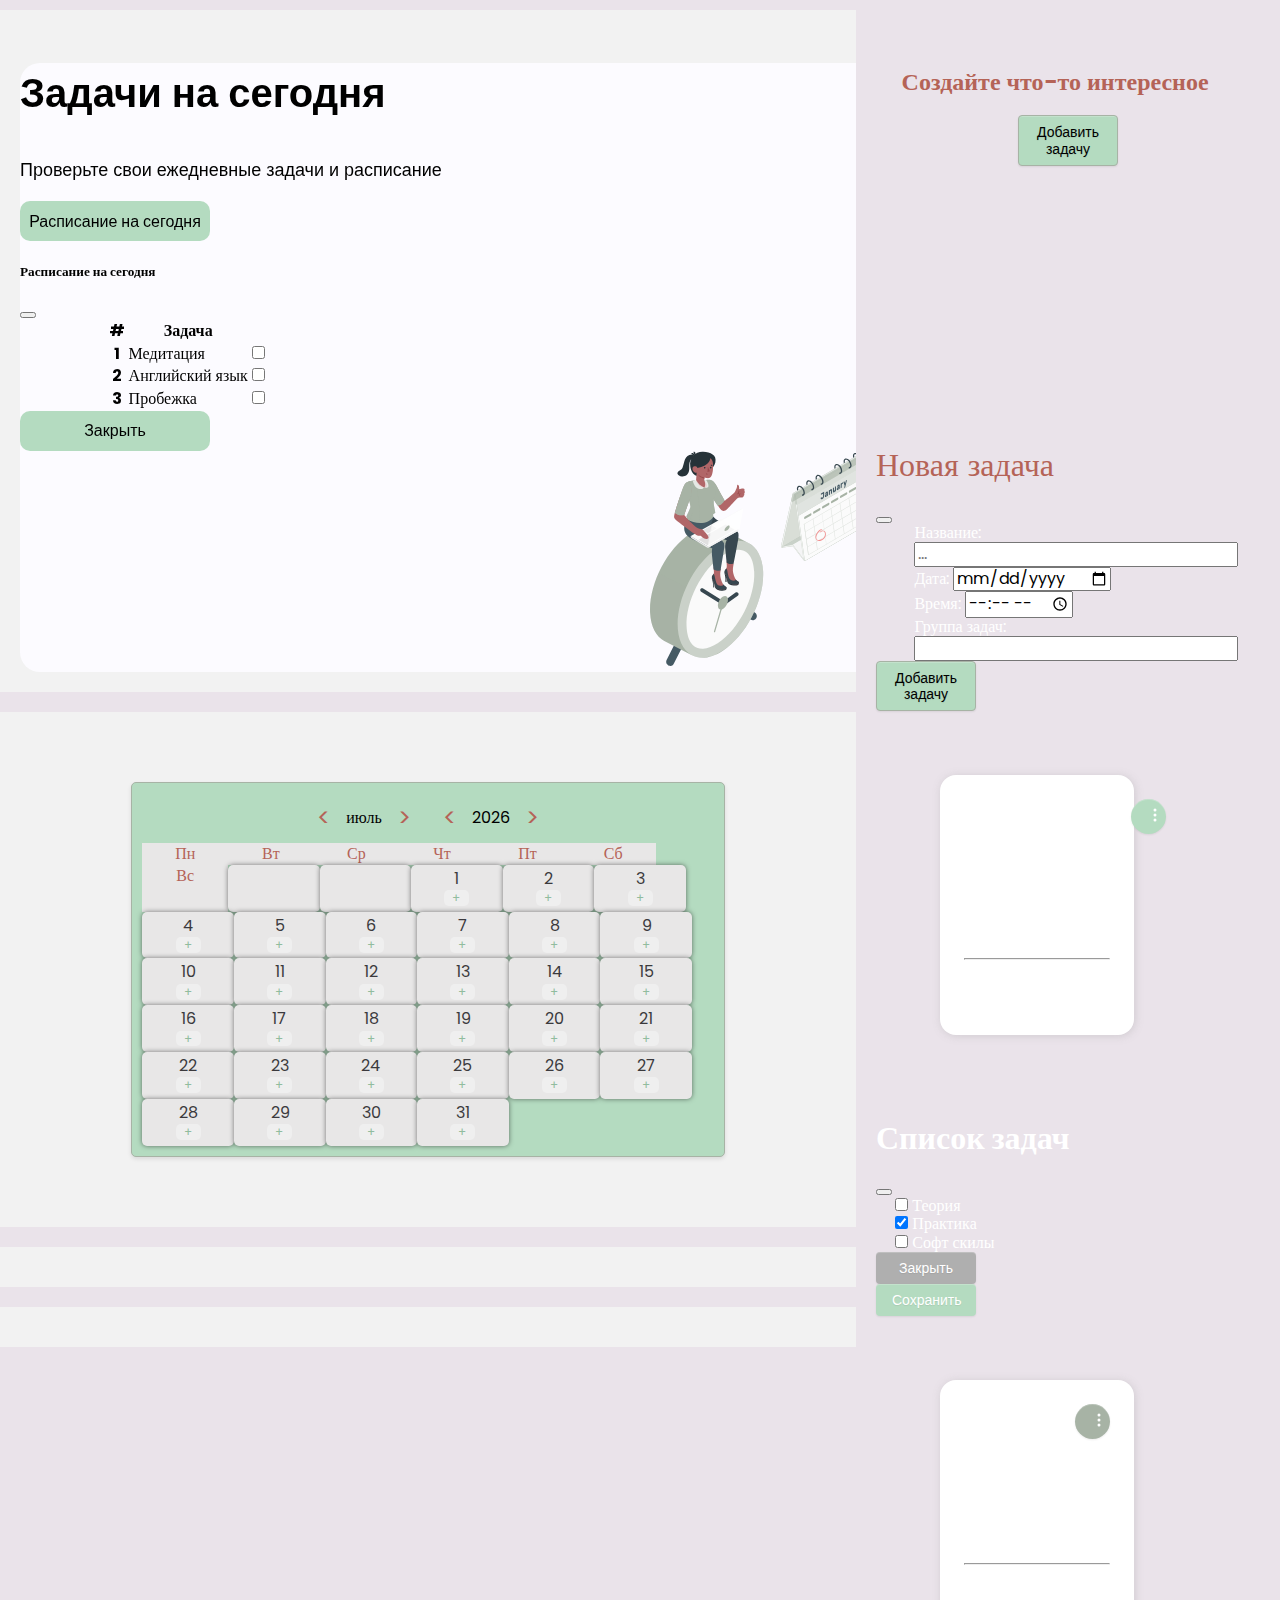
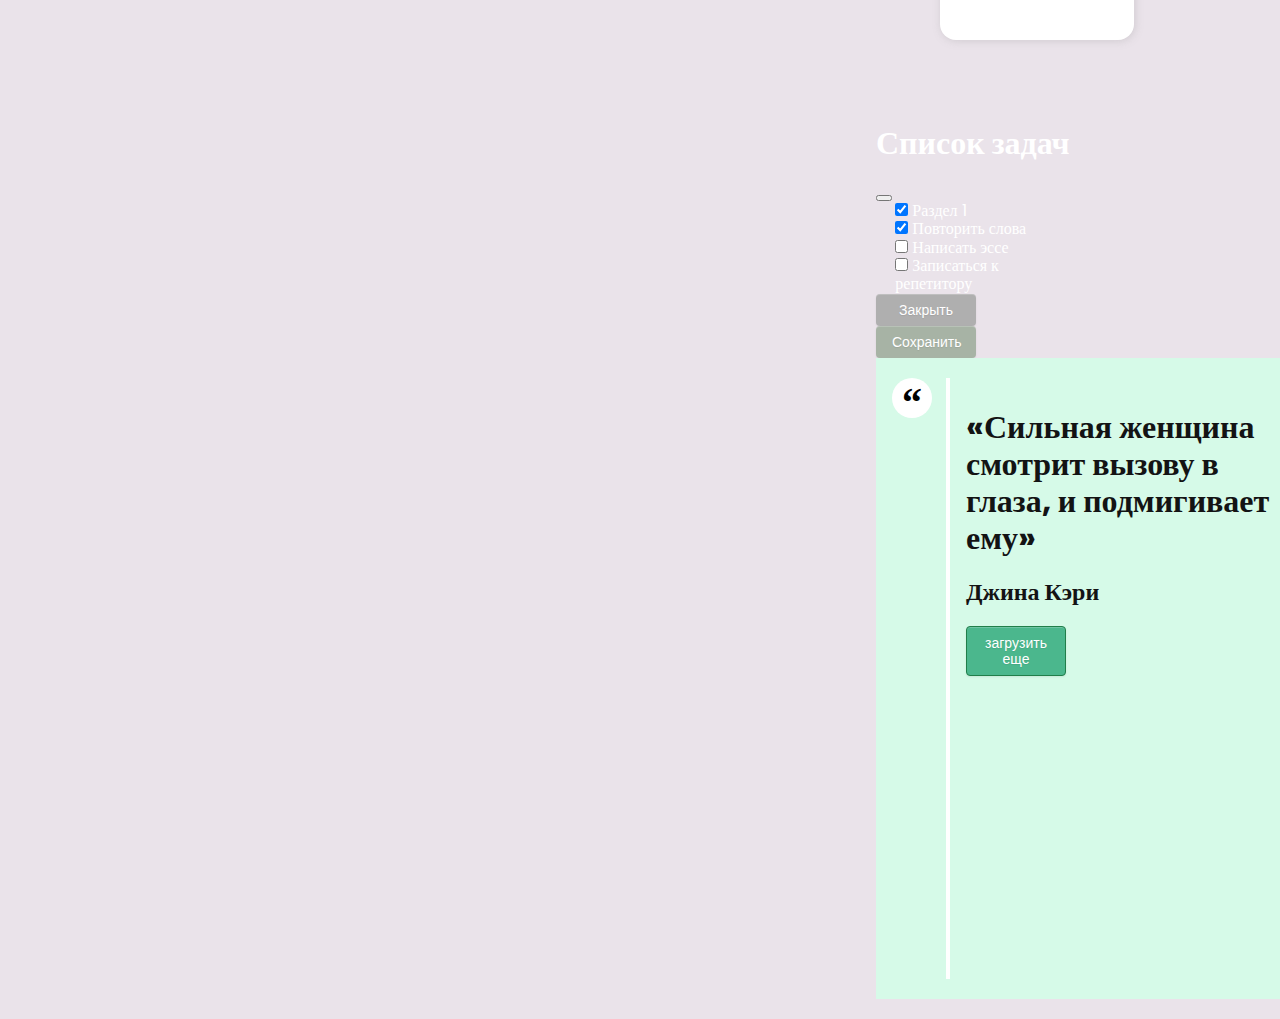
==== commit d2717d21: "Убрать контейнер" ====
--- a/index.html
+++ b/index.html
@@ -1,11 +1,7 @@
 <!DOCTYPE html>
 <html lang="ru">
   <head>
-    <meta charset="UTF-8" />
-    <meta name="viewport" content="width=device-width, initial-scale=1.0" />
-<html lang="en">
-<head>
-    <meta charset="UTF-8">
+    <meta charset="UTF-8" >
     <meta name="viewport" content="width=device-width, initial-scale=1.0">
     <link rel="stylesheet" type="text/css" href="./assets/styles/normalize.css">
     <link rel="icon" type="image/png" href="./favicon.png">
@@ -16,17 +12,9 @@
     <link rel="preconnect" href="https://fonts.gstatic.com" crossorigin>
     <link href="https://fonts.googleapis.com/css2?family=Poppins:wght@300;400;600&display=swap" rel="stylesheet">
     <title>Study Drive Compass</title>
-    <link rel="icon" type="image/png" href="./favicon.png" />
-    <link rel="stylesheet" href="./assets/styles/normalize.css" />
-    <link
-      href="https://cdn.jsdelivr.net/npm/bootstrap@5.3.2/dist/css/bootstrap.min.css"
-      rel="stylesheet"
-      integrity="sha384-T3c6CoIi6uLrA9TneNEoa7RxnatzjcDSCmG1MXxSR1GAsXEV/Dwwykc2MPK8M2HN"
-      crossorigin="anonymous" />
     <link rel="stylesheet" href="./assets/styles/add-task.css" />
   </head>
   <body>
-    <div class="container">
     <main id="main">
       <section id="hero__section">
           <div class="today-task-container">
@@ -238,10 +226,6 @@
               </div>
             </div>
       </section>
-      <section id="cards">
-        <div id="cards-div"></div>
-      </section>
-
       <section id="calendar"></section>
       <section id="motivational"></section>
       <section id="statistics"></section>
@@ -327,10 +311,7 @@
         <h2>Джина Кэри</h2>
     <button id="quotebutton" type="button" class="btn">загрузить еще</button>
     </blockquote>
-      
-      
     </aside>
-  </div>
     
     <script
       src="https://cdn.jsdelivr.net/npm/bootstrap@5.3.2/dist/js/bootstrap.bundle.min.js"
--- a/assets/styles/styles.css
+++ b/assets/styles/styles.css
@@ -1,9 +1,7 @@
 @import "cards.css";
+
 body {
-    width: 100%;
-    display: flex;
-    flex-direction: column;
-
+    background-color: #eae3ea;
 }
 
 
@@ -11,6 +9,7 @@
     width: 70vw;
     display: flex;
     flex-direction: column;
+    background-color: #eae3ea;
   }
   
 
@@ -134,3 +133,24 @@
     justify-content: right;
 }
 
+section {
+    background-color: #f2f2f2;
+    padding: 20px;
+    margin: 10px 0;
+  }
+  
+ 
+  aside {
+    background-color: #eae3ea;
+    color: #fff;
+    width: 30%; 
+    padding: 20px;
+   
+  }
+
+  .new-task {
+    min-height: 40vh;
+  }
+
+
+
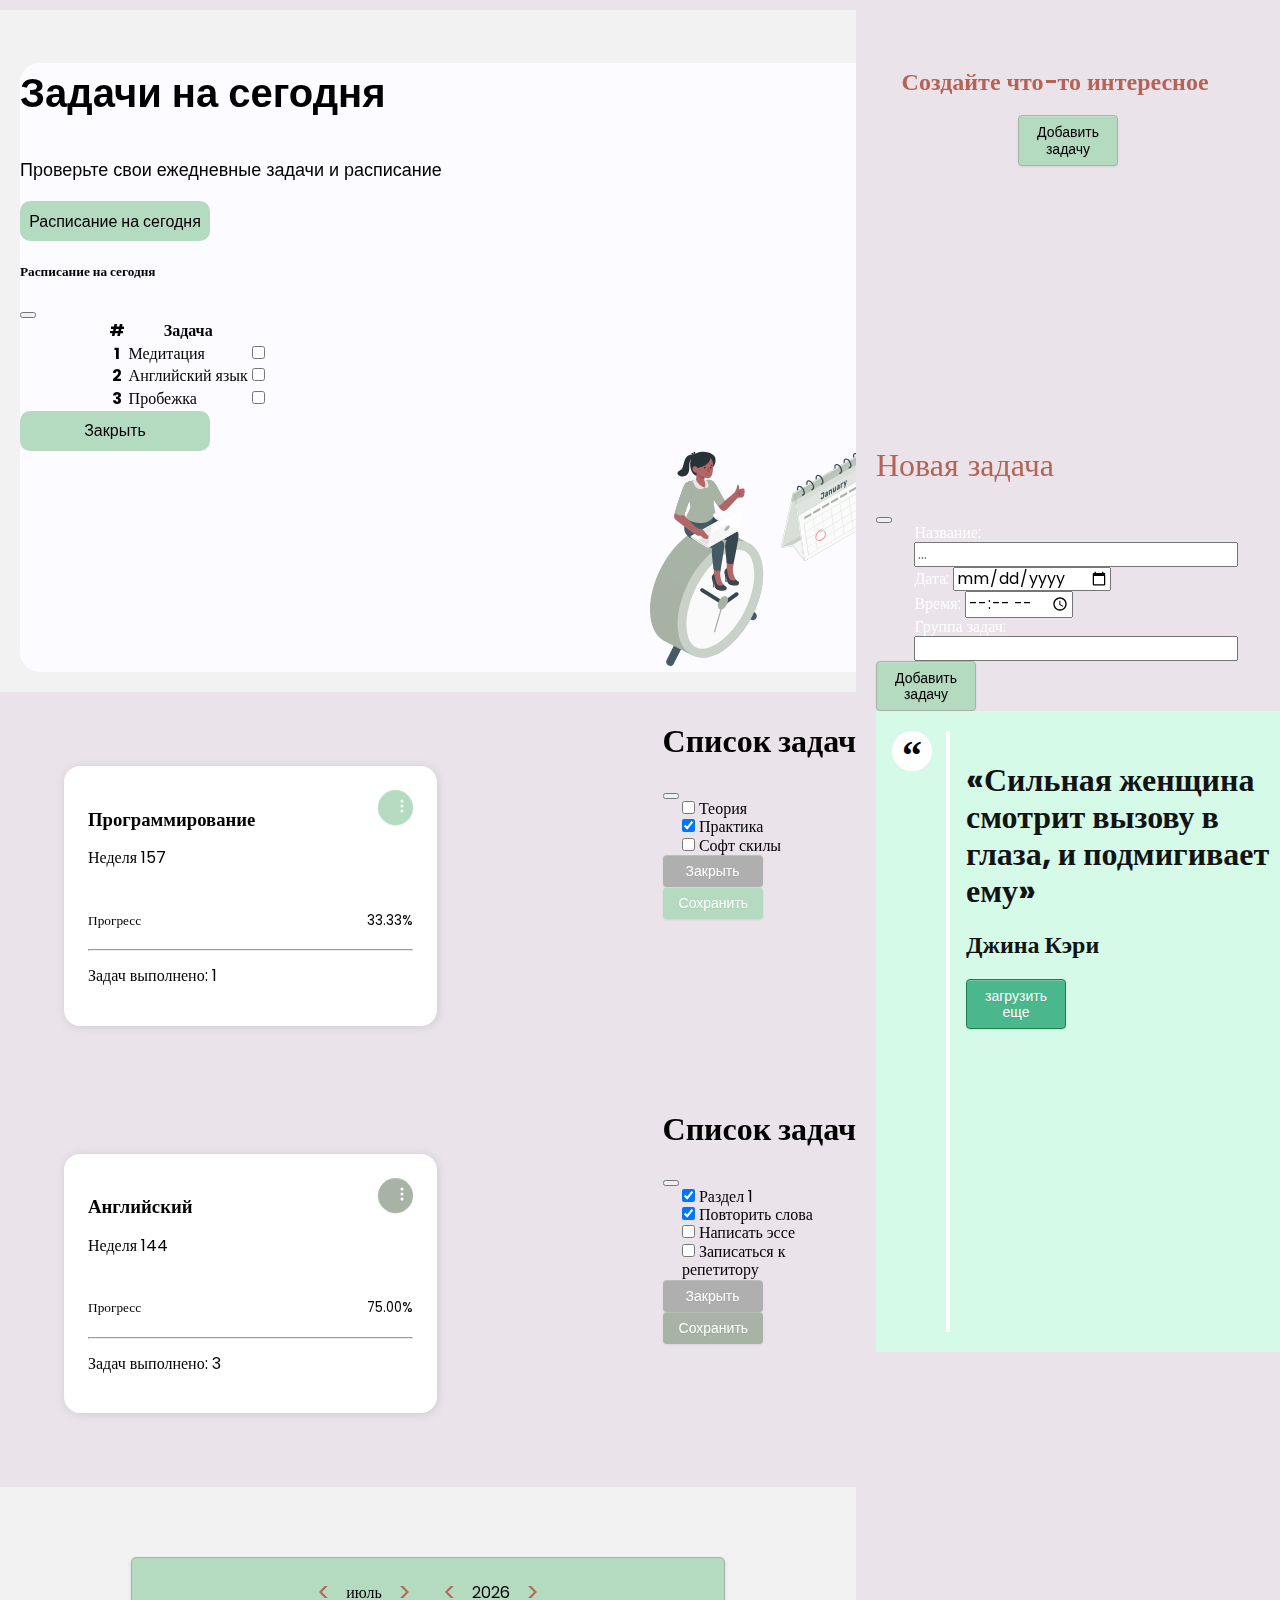
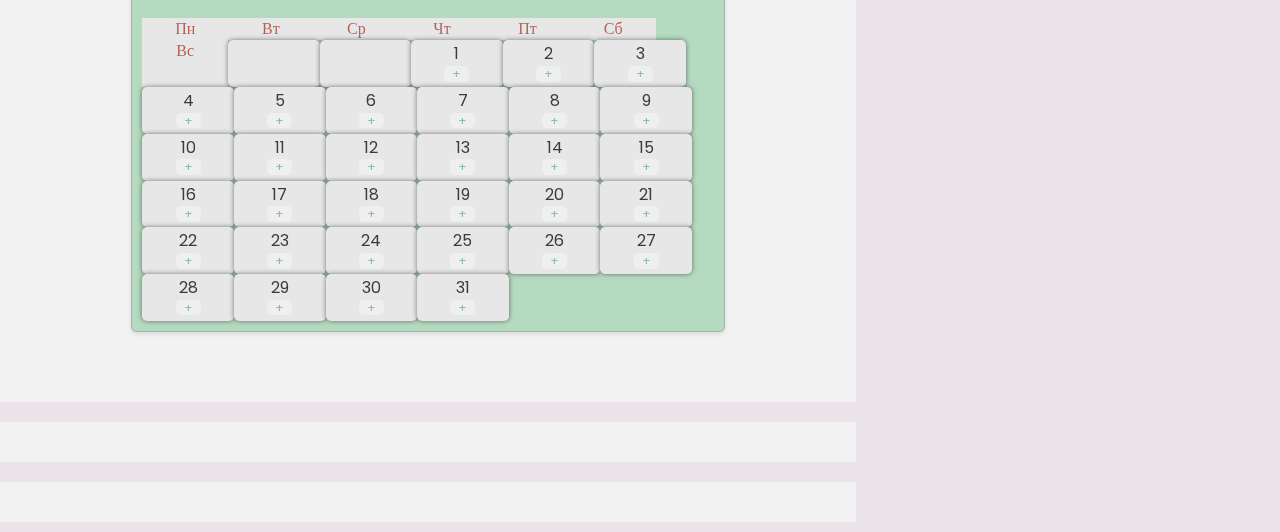
==== commit d3ea2978: "feat: move cards" ====
--- a/index.html
+++ b/index.html
@@ -226,6 +226,7 @@
               </div>
             </div>
       </section>
+      <div id="cards-div"></div>
       <section id="calendar"></section>
       <section id="motivational"></section>
       <section id="statistics"></section>
@@ -301,7 +302,7 @@
       </div>
 
 
-    <div id="cards-div"></div>
+   
       <!-- Блок цитат -->
     <blockquote>
       <div class="quote-background">
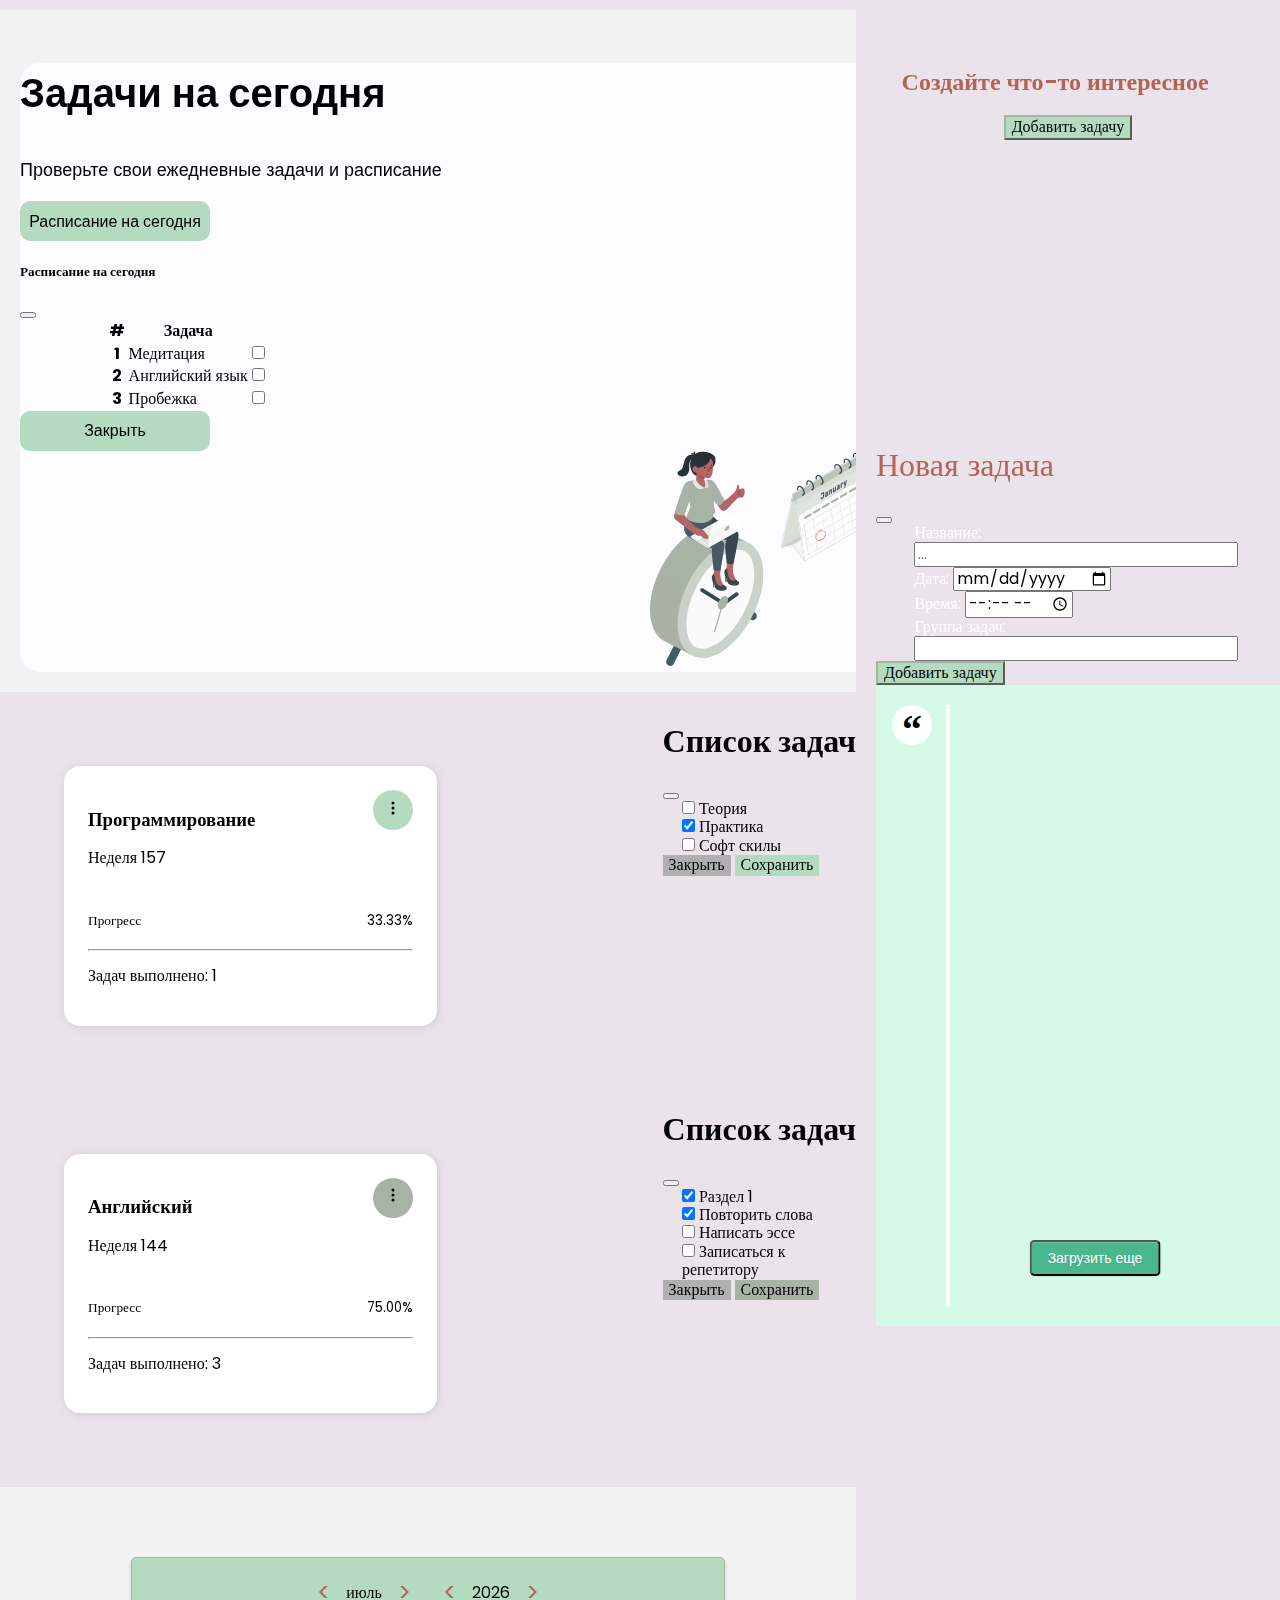
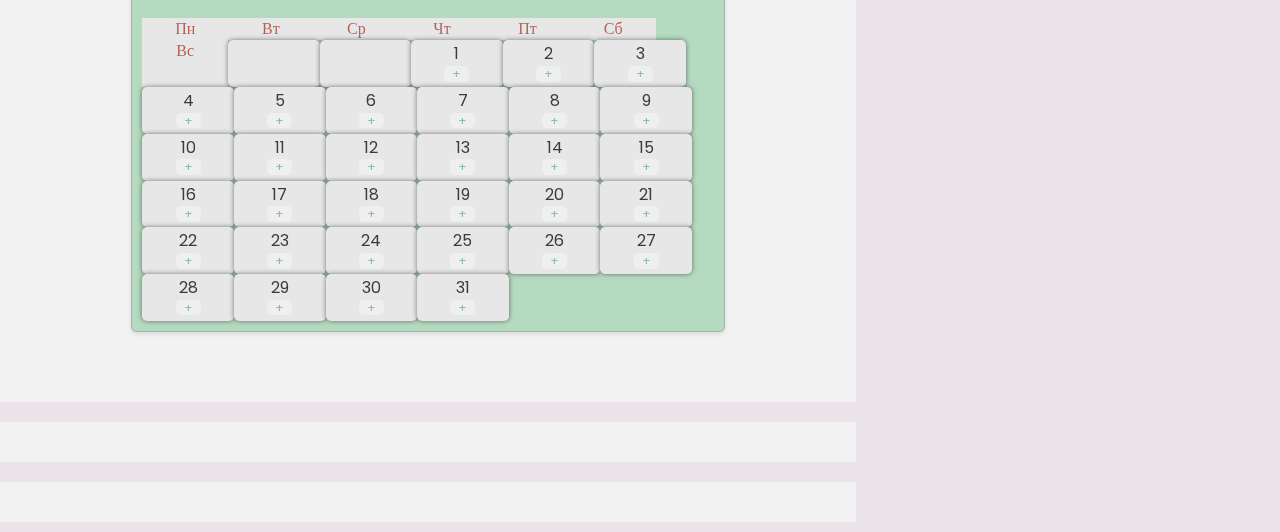
==== commit ce23c981: "feat: fetch api with inspitational quotes" ====
--- a/index.html
+++ b/index.html
@@ -3,16 +3,16 @@
   <head>
     <meta charset="UTF-8" >
     <meta name="viewport" content="width=device-width, initial-scale=1.0">
-    <link rel="stylesheet" type="text/css" href="./assets/styles/normalize.css">
+    <link rel="stylesheet" type="text/css" href="./src/assets/styles/normalize.css">
     <link rel="icon" type="image/png" href="./favicon.png">
-    <link rel="stylesheet" type="text/css" href="./calendar/calendar.css">
-    <link rel="stylesheet" type="text/css" href="./assets/styles/styles.css">
+    <link rel="stylesheet" type="text/css" href="./src/calendar/calendar.css">
+    <link rel="stylesheet" type="text/css" href="./src/assets/styles/styles.css">
     <link rel="preconnect" href="https://fonts.googleapis.com">
     <link href="https://cdn.jsdelivr.net/npm/bootstrap@5.0.2/dist/css/bootstrap.min.css" rel="stylesheet" integrity="sha384-EVSTQN3/azprG1Anm3QDgpJLIm9Nao0Yz1ztcQTwFspd3yD65VohhpuuCOmLASjC" crossorigin="anonymous">
     <link rel="preconnect" href="https://fonts.gstatic.com" crossorigin>
     <link href="https://fonts.googleapis.com/css2?family=Poppins:wght@300;400;600&display=swap" rel="stylesheet">
     <title>Study Drive Compass</title>
-    <link rel="stylesheet" href="./assets/styles/add-task.css" />
+    <link rel="stylesheet" href="./src/assets/styles/add-task.css" />
   </head>
   <body>
     <main id="main">
@@ -307,10 +307,10 @@
     <blockquote>
       <div class="quote-background">
         <div class="quote">
-        <h1>«Сильная женщина смотрит вызову в глаза, и подмигивает ему»</h1>
+        <h1 id="quote-text"></h1>
     <div class="author">
-        <h2>Джина Кэри</h2>
-    <button id="quotebutton" type="button" class="btn">загрузить еще</button>
+        <h2 id="quote-author"></h2>
+    <button id="quote-button" type="button" class="btn">Загрузить еще</button>
     </blockquote>
     </aside>
     
@@ -318,8 +318,9 @@
       src="https://cdn.jsdelivr.net/npm/bootstrap@5.3.2/dist/js/bootstrap.bundle.min.js"
       integrity="sha384-C6RzsynM9kWDrMNeT87bh95OGNyZPhcTNXj1NW7RuBCsyN/o0jlpcV8Qyq46cDfL"
       crossorigin="anonymous"></script>
-      <script src="./calendar/calendar.js"></script>
-    <script src="./assets/js/cards.js"></script>
+      <script src="./src/calendar/calendar.js"></script>
+      <script src="./src/quotes/quotes.js"></script>
+    <script src="./src/assets/js/cards.js"></script>
     <script src="https://cdn.jsdelivr.net/npm/bootstrap@5.0.2/dist/js/bootstrap.bundle.min.js" integrity="sha384-MrcW6ZMFYlzcLA8Nl+NtUVF0sA7MsXsP1UyJoMp4YLEuNSfAP+JcXn/tWtIaxVXM" crossorigin="anonymous"></script>
   </body>
 </html>
--- a/src/calendar/calendar.css
+++ b/src/calendar/calendar.css
@@ -0,0 +1,120 @@
+.calendar {
+  width: 70%;
+  margin: auto;
+  margin-top: 50px;
+  margin-bottom: 50px;
+  border: 1px solid #a7b3a5;
+  border-radius: 5px;
+  padding: 10px;
+  box-shadow: 0 2px 4px rgba(0, 0, 0, 0.1);
+  background-color: #b4dbc0;
+}
+
+.calendar__container-days {
+  display: flex;
+  flex-wrap: wrap;
+  width: 100%;
+  min-height: 20vh;
+}
+
+.container__item-day {
+  width: calc(100% / 7);
+  padding: 2px;
+  text-align: center;
+  background-color: #e8e7e7;
+  color: #3b3a3d;
+}
+
+.item-weekday {
+  background-color: #e8e7e7;
+  color: #b56357;
+}
+
+.item-weekend-weekday {
+  color: #a5a4ab;
+}
+
+.item-weekend {
+  background-color: #b49e9e;
+  color: #3b3a3d;
+}
+
+.calendar__item-container {
+  padding: 5px;
+  min-height: 15px;
+  margin: 0;
+  border-radius: 5px;
+  box-shadow: 0 0 5px rgba(0, 0, 0, 0.5);
+}
+
+.calendar__item-info {
+  display: flex;
+  justify-content: space-between;
+  align-items: center;
+}
+
+.calendar__current-date {
+  background-color: #b56357;
+  color: #b4dbc0;
+  border-radius: 50%;
+  display: flex;
+  justify-content: center;
+  align-items: center;
+}
+
+.calendar__item-date {
+  height: 25px;
+  width: 25px;
+}
+
+.calendar__item-button {
+  color: #91bc9e;
+  border: none;
+  padding: 1px 8px;
+  border-radius: 5px;
+  cursor: pointer;
+  font-size: 12px;
+}
+
+.calendar__item-button:hover {
+  background-color: #b56357;
+}
+
+.calendar__nav {
+  display: flex;
+  justify-content: center;
+  align-items: center;
+  padding: 10px;
+}
+
+.calendar__nav-months,
+.calendar__nav-years {
+  display: flex;
+  align-items: center;
+}
+
+.calendar__nav-button {
+  background: none;
+  border: none;
+  font-size: 24px;
+  cursor: pointer;
+  margin: 0 10px;
+  color: #b56357;
+}
+.calendar__nav-button:focus {
+  outline: none;
+}
+
+@media (max-width: 1023px) {
+  .calendar {
+    width: 50vw;
+  }
+
+  .calendar__nav {
+    display: flex;
+    flex-direction: column;
+    justify-content: center;
+    align-items: center;
+    padding: 10px;
+  }
+}
--- a/src/assets/styles/styles.css
+++ b/src/assets/styles/styles.css
@@ -0,0 +1,179 @@
+@import "cards.css";
+
+body {
+    background-color: #eae3ea;
+}
+
+
+#main {
+    width: 70vw;
+    display: flex;
+    flex-direction: column;
+    background-color: #eae3ea;
+  }
+  
+
+  #cards {
+    width: 100%;
+    margin: auto;
+  }
+
+  #hero__section {
+    width: 100%; 
+  }
+
+
+  blockquote {
+    width: 318px;
+    height: 581px;
+    background-color: #e7f8eb; /* Цвет фона блока цитат */
+    position: static;
+    margin: 0;
+    background: #d6fae8;
+    color: #131314;
+    padding: 30px 30px 30px 90px;
+    position: relative;
+    }
+blockquote:before {
+    content: "\201C";
+    font-family: serif;
+    position: absolute;
+    top: 20px;
+    left: 16px;
+    color: black;
+    width: 40px;
+    height: 40px;
+    border-radius: 50%;
+    background: white;
+    font-size: 40px;
+    font-weight: bold;
+    text-align: center;
+    line-height: 50px;
+    }
+blockquote:after {
+    content: "";
+    width: 4px;
+    background: white;
+    position:absolute;
+    left: 70px;
+    top: 20px;
+    bottom: 20px;
+    }
+blockquote p {
+    margin-top: 0;
+    font-size: 14px;
+    font-weight: 300;
+    }
+blockquote cite {
+    font-style: normal;
+    text-transform: uppercase;
+    }
+#quote-button {border-radius: 4px;
+    -webkit-box-shadow: inset 0 1px 0 rgba(255, 255, 255, 0.2), 0 1px 2px rgba(0, 0, 0, 0.08);
+    -moz-box-shadow: inset 0 1px 0 rgba(255, 255, 255, 0.2), 0 1px 2px rgba(0, 0, 0, 0.08);
+    box-shadow: inset 0 1px 0 rgba(255, 255, 255, 0.2), 0 1px 2px rgba(0, 0, 0, 0.08);
+    color: #fff;
+    display:block;
+    min-width:100px;
+    text-align: center;
+    font-family: Arial, Helvetica, sans-serif;
+    font-size: 14px;
+    padding: 8px 16px;
+    margin: auto;
+    border-radius: 5px;
+    margin-top: 50px;
+
+    
+    text-decoration: none;
+    text-shadow: 0 1px 1px rgba(0, 0, 0, 0.075);
+    -webkit-transition: background-color 0.1s linear;
+    -moz-transition: background-color 0.1s linear;
+    -o-transition: background-color 0.1s linear;
+    transition: background-color 0.1s linear;        
+    background-color: rgb( 43, 153, 91 );
+    background-color: rgb( 75, 183, 141 );
+    transition: background-color 0.1s linear;
+    position: absolute; 
+    bottom: 50px; 
+    left: 50%; 
+    transform: translateX(-50%); 
+}
+
+#quote-button:hover {
+    background-color:rgb( 33, 126, 74 );
+    
+   
+}
+
+.quote h1 {
+    font-size: 22px;
+}
+
+.author h2{
+    font-size: 18px;
+    margin-top: 30px;
+}
+
+.today-task-container {
+    background: #FCFBFF;
+    border-radius: 20px;
+}
+
+.head-task {
+    font-family: 'Poppins', sans-serif;
+    font-size: 40px;
+    font-style: normal;
+    font-weight: 600;
+    line-height: normal;
+    color: #000;
+}
+
+.paragraph-task {
+    font-family: 'Poppins', sans-serif;
+    font-size: 18px;
+    font-style: normal;
+    font-weight: 300;
+    line-height: normal;
+    color: #000;
+}
+
+.btnt {
+    border: 0;
+    border-radius: 10px;
+    background-color: #b4dbc0;
+    font-family: 'Poppins', sans-serif;
+    font-size: 16px;
+    font-style: normal;
+    font-weight: 400;
+    line-height: normal;
+    color: #000;
+    width: 190px;
+    height: 40px;
+}
+.today-task-images {
+    display: flex;
+    flex-direction: row;
+    justify-content: right;
+}
+
+section {
+    background-color: #f2f2f2;
+    padding: 20px;
+    margin: 10px 0;
+  }
+  
+ 
+  aside {
+    background-color: #eae3ea;
+    color: #fff;
+    width: 30%; 
+    padding: 20px;
+   
+  }
+
+  .new-task {
+    min-height: 40vh;
+  }
+
+
+
--- a/src/assets/styles/add-task.css
+++ b/src/assets/styles/add-task.css
@@ -0,0 +1,46 @@
+body {
+  display: flex;
+  font-family: "Poppins";
+}
+:root {
+  --rust: #b56357;
+  --mint: #b4dbc0;
+  --slate: #eae3ea;
+  --sea-foam: #a7b3a5;
+}
+.new-task {
+  display: flex;
+  flex-direction: column;
+  background-color: var(--slate);
+  padding: 2vh 2vw;
+}
+
+.new-task__text {
+  font-weight: 600;
+  color: var(--rust);
+}
+
+.add-btn {
+  font-weight: 400;
+  background-color: var(--mint);
+  border-color: var(--sea-foam);
+  color: #000;
+  align-self: center;
+}
+.add-btn:hover {
+  background-color: var(--rust);
+  border-color: var(--sea-foam);
+  color: #fff;
+}
+.add-btn:active {
+  background-color: var(--rust) !important;
+  color: #fff !important;
+}
+
+.task-modal-content {
+  background-color: var(--slate);
+}
+.task-modal__title {
+  color: var(--rust);
+  font-weight: 400;
+}
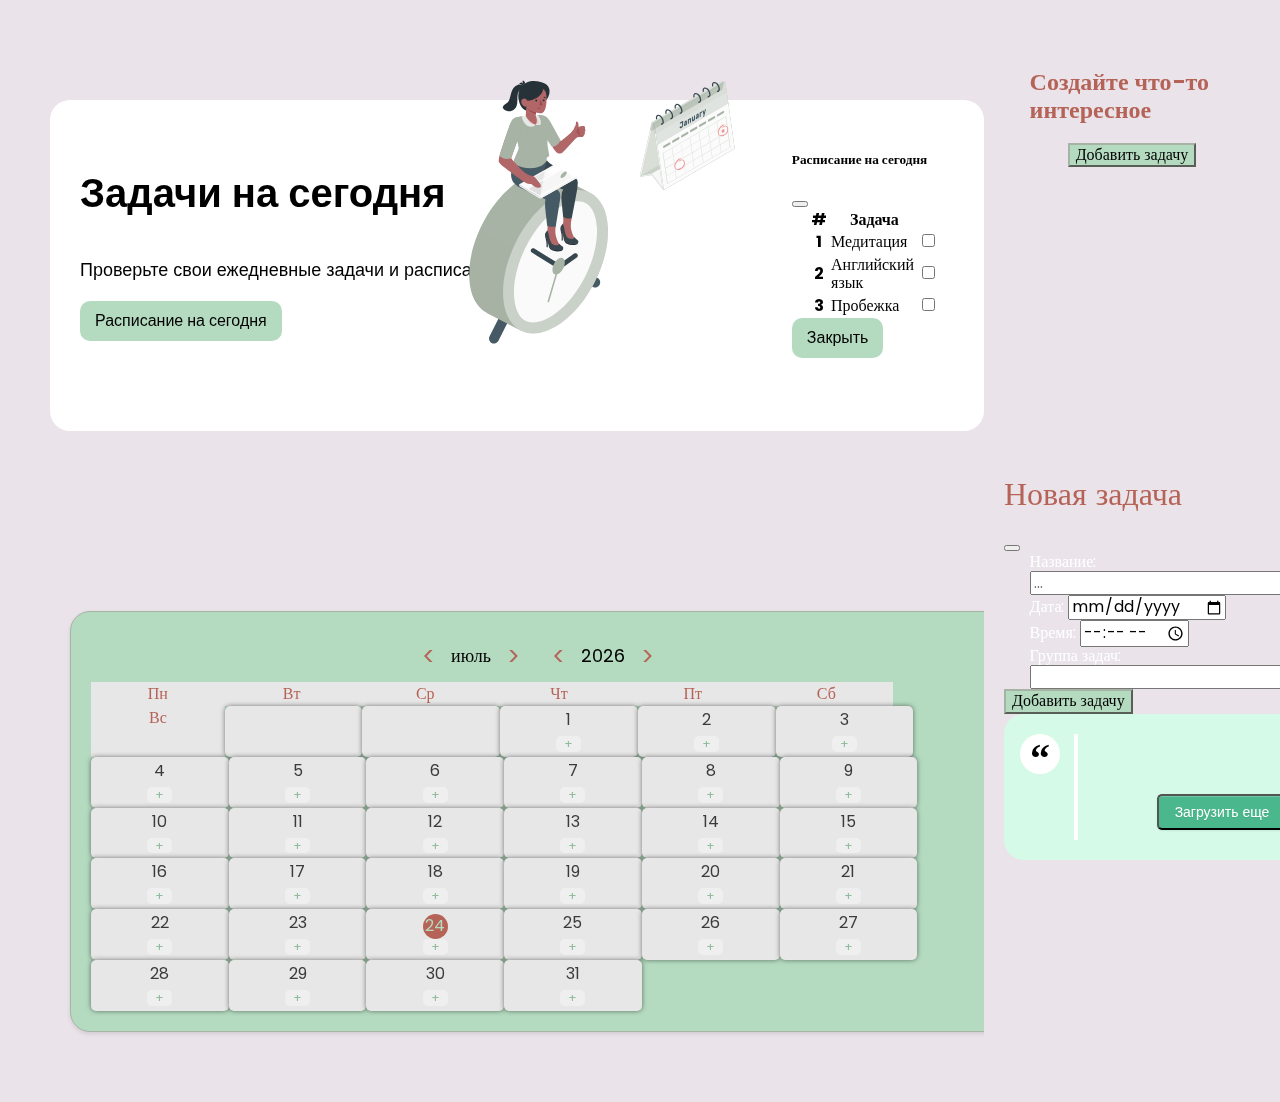
==== commit 704fc6b0: "fix styles" ====
--- a/index.html
+++ b/index.html
@@ -18,10 +18,173 @@
     <main id="main">
       <section id="hero__section">
           <div class="today-task-container">
+            <div>
               <h2 class="head-task">Задачи на сегодня</h2>
               <p class="paragraph-task">Проверьте свои ежедневные задачи и расписание</p>
               <button type="button" class="btnt" data-bs-toggle="modal" data-bs-target="#scheduleModal">
                   Расписание на сегодня</button>
+            </div>
+            <div class="today-task-images">
+                    <svg xmlns="http://www.w3.org/2000/svg" width="181" height="271" viewBox="0 0 131 221" fill="none">
+                      <path d="M24.5651 193.245L16.7356 208.724C16.4628 209.201 16.2877 209.729 16.2207 210.277C16.1538 210.824 16.1963 211.38 16.3457 211.91C16.4952 212.44 16.7485 212.935 17.0906 213.364C17.4328 213.793 17.8567 214.148 18.337 214.407C18.8174 214.666 19.3445 214.825 19.8867 214.874C20.429 214.922 20.9753 214.86 21.4932 214.69C22.0111 214.52 22.4899 214.246 22.9011 213.885C23.3122 213.523 23.6473 213.082 23.8864 212.586L31.7644 197.021C32.5279 195.529 31.5341 193.472 29.5404 192.435C27.5466 191.397 25.3226 191.753 24.5651 193.245Z" fill="#455A64"/>
+                      <path d="M85.741 160.844L101.018 168.777C101.962 169.245 103.048 169.323 104.048 168.995C105.047 168.667 105.882 167.958 106.376 167.019C106.87 166.08 106.985 164.983 106.697 163.959C106.409 162.936 105.739 162.065 104.83 161.532L89.4679 153.55C87.9953 152.776 85.9652 153.789 84.935 155.803C83.9048 157.817 84.2684 160.077 85.741 160.844Z" fill="#455A64"/>
+                      <path d="M98.9395 92.1807L98.8668 92.1438L71.2635 77.7947L71.1604 77.7455C62.9976 73.5581 52.0896 74.7861 40.3453 82.4488C16.7538 97.8418 -1.26868 133.343 0.0887605 161.741C0.767481 175.9 6.14876 185.613 14.2692 189.893L14.3419 189.929L41.9573 204.279L42.0421 204.322C50.211 208.528 61.1251 207.3 72.8815 199.631C96.4731 184.232 114.496 148.736 113.132 120.333C112.441 106.18 107.078 96.4664 98.9395 92.1807Z" fill="#a7b3a5"/>
+                      <path opacity="0.1" d="M41.3394 203.947L14.3602 189.917L14.2815 189.868C6.155 185.57 0.785839 175.857 0.107119 161.722C-0.498881 149.055 2.75534 134.989 8.62748 121.923L36.1762 136.278C30.3162 149.344 27.0862 163.411 27.6922 176.078C28.3467 189.929 33.4977 199.526 41.3394 203.947Z" fill="#a7b3a5"/>
+                      <path opacity="0.4" d="M102.356 164.866C118.076 133.9 116.515 101.341 98.8694 92.1451C81.2235 82.9487 54.1746 100.597 38.4541 131.563C22.7335 162.529 24.2943 195.087 41.9403 204.283C59.5862 213.48 86.635 195.832 102.356 164.866Z" fill="white"/>
+                      <path d="M53.0956 197.647C39.1576 198.335 36.9275 182.488 36.5942 175.642C35.3822 150.597 51.9624 117.963 72.7663 104.418C78.0628 100.961 83.232 99.0206 87.7103 98.7996C101.648 98.1119 103.884 113.959 104.212 120.805C105.424 145.85 88.8496 178.485 68.0395 192.06C62.7431 195.517 57.5739 197.457 53.1016 197.678L53.0956 197.647Z" fill="#FAFAFA"/>
+                      <path d="M64.5915 181.297C64.5196 181.298 64.448 181.288 64.3794 181.266C64.2181 181.218 64.0823 181.106 64.0017 180.957C63.9211 180.807 63.9022 180.631 63.9491 180.468L72.3422 151.806C72.3657 151.726 72.4046 151.65 72.4568 151.585C72.5089 151.52 72.5733 151.465 72.6461 151.425C72.719 151.385 72.799 151.36 72.8815 151.351C72.964 151.342 73.0474 151.35 73.127 151.373C73.2066 151.397 73.2808 151.437 73.3453 151.489C73.4098 151.542 73.4635 151.607 73.5032 151.681C73.5428 151.755 73.5678 151.836 73.5765 151.92C73.5853 152.003 73.5777 152.088 73.5542 152.168L65.1733 180.83C65.1343 180.958 65.0578 181.072 64.954 181.155C64.8501 181.238 64.7237 181.288 64.5915 181.297Z" fill="#a7b3a5"/>
+                      <path d="M88.2922 144.18C88.1557 144.408 87.9741 144.604 87.7589 144.757L73.7482 154.772L51.1444 140.773C50.9303 140.64 50.7441 140.466 50.5964 140.26C50.4488 140.055 50.3425 139.822 50.2837 139.575C50.2249 139.328 50.2147 139.071 50.2537 138.82C50.2927 138.569 50.3802 138.328 50.5111 138.111C50.642 137.894 50.8138 137.705 51.0167 137.556C51.2196 137.406 51.4495 137.298 51.6935 137.239C51.9374 137.179 52.1905 137.169 52.4384 137.209C52.6863 137.248 52.9241 137.337 53.1381 137.469L73.5785 150.13L85.5712 141.571C85.9314 141.316 86.3669 141.195 86.8048 141.227C87.2428 141.259 87.6565 141.443 87.9768 141.747C88.2971 142.051 88.5044 142.458 88.564 142.899C88.6236 143.339 88.5319 143.788 88.3043 144.168L88.2922 144.18Z" fill="#37474F"/>
+                      <path d="M72.6513 145.752C75.4268 143.941 77.8083 145.181 77.972 148.521C78.1356 151.861 76.0085 156.037 73.233 157.848C70.4576 159.659 68.076 158.419 67.9184 155.079C67.7609 151.739 69.8758 147.563 72.6513 145.752Z" fill="#a7b3a5"/>
+                      <path d="M87.1224 47.4692C87.9573 46.782 89.0187 46.4418 90.0918 46.5175C90.6445 46.5596 91.1995 46.5596 91.7522 46.5175C92.1127 46.4961 92.4619 46.3824 92.7672 46.1869C93.0724 45.9915 93.3237 45.7207 93.4975 45.4C93.5763 45.2281 93.6187 45.05 93.6975 44.8842C93.8247 44.6202 94.0308 44.4053 94.1702 44.1474C94.3717 43.7721 94.4258 43.3335 94.3217 42.9194C94.2611 42.7677 94.2383 42.6033 94.255 42.4405C94.2979 42.3051 94.3704 42.1813 94.4671 42.0783C94.6473 41.826 94.7571 41.5292 94.7848 41.2191C94.8126 40.909 94.7572 40.597 94.6247 40.3161C94.5413 40.1741 94.4723 40.0239 94.4186 39.8679C94.3399 39.5302 94.5217 39.1925 94.5338 38.8486C94.6004 37.3075 92.0734 37.5285 91.1705 37.7373C90.916 37.7987 89.6494 38.0566 89.0737 38.1978C89.2039 37.3556 89.2039 36.498 89.0737 35.6558C88.8616 34.0287 87.3284 33.2612 87.1466 34.2191C87.0436 34.7655 87.1466 36.3005 86.4982 37.5776C86.1028 38.1429 85.7905 38.7634 85.571 39.4196C85.3347 40.2854 85.0438 40.8932 83.147 42.7291C81.3775 44.4422 74.663 49.8945 74.663 49.8945C74.663 49.8945 67.6152 37.5531 65.87 34.2682C62.3491 27.594 56.1255 29.0001 56.1255 29.0001L57.4587 37.8601C57.4587 37.8601 68.6697 55.8748 70.5907 58.3615C72.5117 60.8482 75.0812 60.0807 76.4628 58.8282C78.4566 57.0292 83.6379 50.9567 87.1224 47.4692Z" fill="#B16668"/>
+                      <path d="M55.1982 29.1106C55.1982 29.1106 60.5189 27.8273 63.1247 30.3386C65.5487 32.6718 66.5365 34.6366 69.6332 40.6046C72.4814 46.0692 74.4812 49.2006 74.4812 49.2006C74.4812 49.2006 72.0147 54.7266 67.5364 54.3828L60.5613 44.0307L55.1982 29.1106Z" fill="#a7b3a5"/>
+                      <path opacity="0.6" d="M55.1982 29.1106C55.1982 29.1106 60.5189 27.8273 63.1247 30.3386C65.5487 32.6718 66.5365 34.6366 69.6332 40.6046C72.4814 46.0692 74.4812 49.2006 74.4812 49.2006C74.4812 49.2006 72.0147 54.7266 67.5364 54.3828L60.5613 44.0307L55.1982 29.1106Z" fill="#a7b3a5"/>
+                      <path d="M89.7221 38.7688C89.007 38.9775 88.5464 39.4749 88.3465 40.752C88.2253 41.5134 87.6617 42.815 86.7527 43.208C87.1506 43.2354 87.5474 43.1413 87.892 42.9378C88.3465 42.6063 88.4555 42.5817 88.6313 42.8519C88.7634 43.0315 88.9358 43.1767 89.1343 43.2755C88.9691 43.4102 88.851 43.5951 88.7975 43.803C88.744 44.0108 88.758 44.2306 88.8373 44.4298C89.11 45.1482 90.8553 45.4859 92.4188 45.0009C92.4188 45.0009 89.9645 45.3017 89.5585 44.4606C89.1524 43.6194 90.5523 42.901 91.5098 42.815C91.5098 42.815 89.1706 42.9501 88.9585 42.1396C88.7464 41.3292 89.7766 40.9116 91.1583 40.8441C91.1583 40.8441 89.2433 40.8441 89.0373 40.1503C88.968 39.875 88.9992 39.5837 89.125 39.3299C89.2508 39.0761 89.4628 38.8768 89.7221 38.7688Z" fill="#9A4A4D"/>
+                      <path d="M64.1246 46.6526C64.1246 46.6526 63.3187 51.1163 64.0519 54.8802C64.7852 58.644 65.3245 61.8429 65.3245 61.8429C65.3245 61.8429 63.0763 64.4524 58.8221 63.8568C54.1923 63.206 55.6043 52.0742 58.2646 49.3419C59.8094 47.7231 61.9048 46.7614 64.1246 46.6526Z" fill="#a7b3a5"/>
+                      <path opacity="0.5" d="M64.1246 46.6526C64.1246 46.6526 63.3187 51.1163 64.0519 54.8802C64.7852 58.644 65.3245 61.8429 65.3245 61.8429C65.3245 61.8429 63.0763 64.4524 58.8221 63.8568C54.1923 63.206 55.6043 52.0742 58.2646 49.3419C59.8094 47.7231 61.9048 46.7614 64.1246 46.6526Z" fill="#a7b3a5"/>
+                      <path d="M63.6519 136.407L64.2579 136.309C64.2579 134.467 64.1185 132.748 64.5609 131.863L63.6761 129.598L63.6519 136.407Z" fill="#263238"/>
+                      <path d="M62.0461 127.971C62.2037 129.242 62.943 130.537 63.046 133.048C63.1243 134.117 63.1243 135.191 63.046 136.26L63.652 136.407V129.598L62.0461 127.971Z" fill="#263238"/>
+                      <path d="M76.4931 137.85C76.4637 138.195 76.3304 138.523 76.1114 138.789C75.7962 139.041 74.8085 139.882 71.5724 139.76C68.3364 139.637 67.191 138.851 66.0699 137.85C64.9488 136.849 64.5974 134.166 64.4095 132.938C64.123 131.098 63.3 129.388 62.0461 128.026C61.8803 127.624 61.838 127.181 61.9249 126.755C62.7767 126.748 63.6094 127.011 64.306 127.508C65.0027 128.004 65.5284 128.709 65.8094 129.524C67.0214 132.496 68.0031 135.959 70.6271 136.732C72.5526 137.251 74.5133 137.624 76.4931 137.85Z" fill="#263238"/>
+                      <path d="M74.7964 135.007C75.8023 135.848 76.5598 136.235 76.4871 137.021C76.4144 137.807 75.5902 138.206 74.9236 138.421C73.348 138.937 71.5482 138.771 69.9544 138.519C68.3606 138.267 66.5669 137.543 65.87 136.008C65.6797 135.557 65.5434 135.085 65.464 134.602C65.2109 133.005 64.7715 131.445 64.155 129.954C63.9027 129.329 63.5943 128.729 63.2339 128.161C62.7253 127.589 62.3669 126.896 62.1916 126.147C62.1128 125.533 62.5794 124.606 63.1854 123.63C63.4926 123.209 63.7136 122.731 63.8354 122.223C63.9571 121.714 63.9772 121.186 63.8944 120.67L63.6338 116.047L70.8452 117.637C70.8452 117.637 70.2695 121.665 70.2392 122.715C70.2023 124.262 70.3591 125.807 70.7059 127.314C71.1435 129.122 71.7946 130.87 72.6451 132.52C72.8465 132.944 73.1056 133.336 73.4147 133.687C73.8428 134.161 74.3046 134.602 74.7964 135.007Z" fill="#B16668"/>
+                      <path d="M62.1673 124.833C62.6097 124.004 63.2278 123.495 63.652 122.776C64.0333 123.39 64.3309 124.053 64.5368 124.747C64.7428 125.398 65.3246 128.597 66.1608 131.139C66.7668 133.049 67.7849 134.043 69.1484 134.534C70.0043 134.844 70.9233 134.931 71.8209 134.786C73.4934 134.516 73.0753 133.306 73.0753 133.306C74.0679 134.277 75.1517 135.147 76.3113 135.904C76.5815 136.138 76.7505 136.47 76.7822 136.83C76.8139 137.189 76.7058 137.546 76.481 137.825C76.0205 138.243 74.4509 139.268 70.421 138.765C66.8517 138.317 65.9851 136.665 65.6336 135.922C65.2557 134.828 64.9837 133.699 64.8216 132.551C64.5966 131.293 64.149 130.087 63.5005 128.99C63.4267 128.859 63.3457 128.732 63.2581 128.609C62.9889 128.22 62.6996 127.845 62.3915 127.486C62.137 127.185 61.9431 127.044 61.8643 126.755C61.7302 126.098 61.838 125.415 62.1673 124.833Z" fill="#37474F"/>
+                      <path d="M75.9478 130.967L76.5538 130.881C76.6083 129.039 76.5174 127.32 76.978 126.448L76.172 124.158L75.9478 130.967Z" fill="#263238"/>
+                      <path d="M74.5781 122.5C74.6993 123.771 75.4023 125.085 75.4326 127.602C75.4843 128.671 75.4539 129.743 75.3417 130.807L75.9477 130.979L76.1719 124.158L74.5781 122.5Z" fill="#263238"/>
+                      <path d="M88.7405 132.754C88.702 133.099 88.5579 133.423 88.3284 133.681C88.0133 133.92 87.0013 134.694 83.7713 134.473C80.5413 134.252 79.4142 133.478 78.3173 132.447C77.2204 131.415 76.9538 128.763 76.8023 127.473C76.571 125.623 75.7961 123.886 74.5783 122.488C74.4281 122.079 74.3986 121.636 74.4934 121.211C75.3449 121.229 76.1695 121.516 76.8519 122.032C77.5343 122.549 78.0403 123.268 78.2991 124.09C79.4263 127.099 80.305 130.586 82.9108 131.458C84.8204 132.033 86.7688 132.466 88.7405 132.754Z" fill="#263238"/>
+                      <path d="M87.1224 129.868C88.1041 130.74 88.8495 131.133 88.7586 131.931C88.6677 132.729 87.8253 133.085 87.1527 133.282C85.5151 133.655 83.8146 133.64 82.1835 133.239C80.5534 132.926 78.8262 132.164 78.1657 130.623C77.9874 130.167 77.8633 129.691 77.796 129.205C77.5886 127.604 77.1939 126.033 76.6204 124.526C76.3902 123.885 76.0979 123.268 75.7478 122.684C75.2561 122.095 74.9185 121.39 74.7661 120.633C74.7055 120.019 75.1963 119.105 75.8326 118.177C76.5538 117.097 76.784 116.667 76.784 114.708L76.5538 110.613L83.7227 112.412C83.7227 112.412 83.1834 115.101 82.9531 117.164C82.7739 118.806 82.866 120.466 83.2258 122.076C83.6202 123.898 84.2306 125.665 85.0438 127.338C85.2293 127.768 85.4741 128.169 85.771 128.529C86.1903 129.007 86.6418 129.454 87.1224 129.868Z" fill="#B16668"/>
+                      <path d="M74.8872 119.154C75.3368 118.543 75.8182 117.957 76.3295 117.398C76.7012 117.953 76.9892 118.561 77.1839 119.203C77.4748 120.038 77.8445 123.212 78.602 125.773C79.1716 127.694 80.1473 128.72 81.4926 129.254C82.3381 129.588 83.2533 129.7 84.1529 129.579C85.8376 129.358 85.4558 128.13 85.4558 128.13C86.419 129.133 87.4764 130.038 88.6131 130.832C88.8781 131.072 89.0388 131.409 89.0603 131.769C89.0819 132.129 88.9626 132.483 88.7282 132.754C88.2555 133.159 86.6557 134.141 82.6682 133.515C79.111 132.963 78.2929 131.286 77.9596 130.531C77.6182 129.427 77.3808 128.292 77.2506 127.142C77.0656 125.876 76.6549 124.655 76.0386 123.538C75.9598 123.396 75.881 123.267 75.8083 123.157C75.572 122.795 75.2871 122.396 74.972 122.003C74.6569 121.61 74.5357 121.548 74.463 121.26C74.3493 120.529 74.4999 119.781 74.8872 119.154Z" fill="#37474F"/>
+                      <path d="M44.6599 71.3967C45.1479 69.3667 45.8956 67.4099 46.8839 65.576C53.7438 68.8793 56.3739 67.9154 63.2944 65.6681C66.5244 69.2784 71.1421 71.1266 75.5538 73.4107C79.9654 75.6947 84.971 78.0771 87.7344 80.9629C88.9827 82.2645 88.607 85.4389 87.9768 89.5159C87.1223 95.0419 83.7348 112.504 83.7348 112.504C79.0383 114.199 76.6143 111.387 76.6143 111.387C76.6143 111.387 75.8749 104.019 75.2811 98.075C74.6872 92.1315 76.7779 89.344 76.7779 89.344C76.7779 89.344 62.6763 83.9285 57.3435 82.811C48.4595 80.9199 43.5024 79.7717 44.6599 71.3967Z" fill="#37474F"/>
+                      <path d="M34.4124 74.5711C35.0184 70.6415 38.9453 62.3955 39.6785 60.971C46.5384 64.2743 56.3859 67.9154 63.3125 65.6681C62.7156 70.0224 60.9554 74.1286 58.2221 77.5429C68.6514 85.267 70.7906 87.9809 73.3358 91.1614C74.0387 92.0517 74.7235 93.8814 74.3054 96.4295C73.4145 101.956 70.6694 119.203 70.6694 119.203C69.5223 119.637 68.2942 119.807 67.0742 119.701C65.8541 119.595 64.6727 119.215 63.6155 118.589C63.6155 118.589 62.7611 112.056 62.1672 106.112C61.5733 100.169 62.2035 97.2523 62.2035 97.2523C62.2035 97.2523 48.1201 90.8912 42.8115 88.4107C33.8124 84.26 33.7943 78.4946 34.4124 74.5711Z" fill="#455A64"/>
+                      <path d="M46.9143 29.3562C46.9143 29.3562 39.206 30.2587 38.2788 30.6763C45.5144 35.8339 39.6544 47.3034 39.6544 47.3034L42.4299 56.1081C41.2785 59.1781 37.5455 63.1384 36.4062 67.9952C46.4477 74.1352 59.1737 72.9686 63.3066 65.6681C63.0945 62.1131 63.1248 56.7344 62.8036 54.4749C62.9006 52.811 62.7551 50.9014 62.943 48.1814C64.1326 47.0363 64.9323 45.5378 65.2264 43.9021C65.5205 42.2665 65.2938 40.5785 64.5792 39.0819C61.7067 33.3103 56.7739 29.1106 55.1983 29.1106L46.9143 29.3562Z" fill="#a7b3a5"/>
+                      <path d="M44.5388 29.5956C44.5388 29.5956 39.6908 29.9947 38.2788 30.6762C36.8668 31.3578 34.5095 35.4839 36.6184 41.4827C38.7273 47.4814 40.6362 54.5179 40.418 55.9362C40.1998 57.3545 36.4063 65.576 36.4063 65.576C36.7975 66.2446 37.3236 66.8221 37.9502 67.2707C38.5767 67.7193 39.2896 68.0289 40.0423 68.1794L42.3572 61.2227L41.63 68.775C41.63 68.775 46.4174 69.7758 49.7322 69.4872C49.7322 69.4872 49.8049 45.136 44.5388 29.5956Z" fill="#a7b3a5"/>
+                      <g opacity="0.5">
+                          <path d="M44.5388 29.5956C44.5388 29.5956 39.6908 29.9947 38.2788 30.6762C36.8668 31.3578 34.5095 35.4839 36.6184 41.4827C38.7273 47.4814 40.6362 54.5179 40.418 55.9362C40.1998 57.3545 36.4063 65.576 36.4063 65.576C36.8016 66.2412 37.3289 66.816 37.9547 67.2641C38.5806 67.7123 39.2914 68.0239 40.0423 68.1794L42.3572 61.2227L41.63 68.775C41.63 68.775 46.4174 69.7758 49.7322 69.4872C49.7322 69.4872 49.8049 45.136 44.5388 29.5956Z" fill="#a7b3a5"/>
+                      </g>
+                      <path d="M53.2349 0.854251C46.078 0.350771 38.8302 6.15921 40.3331 15.8543C41.3573 22.4486 45.1811 24.745 46.3931 24.7818L53.7197 25.0827C55.4104 19.8698 63.5793 19.219 65.3367 11.5133C67.0941 3.80759 60.416 1.35773 53.2349 0.854251Z" fill="#263238"/>
+                      <path d="M39.4059 4.05938C36.5517 4.98652 35.1639 7.47936 34.364 10.2546C33.758 12.2993 33.4308 14.436 32.5824 16.3946C32.3196 17.0426 31.9531 17.6421 31.4976 18.1691C30.8355 18.7878 30.1055 19.3275 29.3221 19.7778C28.5393 20.2327 27.9068 20.912 27.5041 21.7303C27.0435 22.8723 28.1101 23.953 29.0312 24.5424C29.8919 25.0664 30.8584 25.3867 31.8584 25.4792C32.8585 25.5717 33.8662 25.434 34.8064 25.0766C35.7215 24.7486 36.5496 24.2112 37.2264 23.5063C37.9033 22.8013 38.4106 21.9478 38.709 21.0119C39.315 19.2313 39.315 17.506 39.2787 15.664C39.2423 13.822 39.3514 11.7589 40.1028 9.99062C40.354 9.32656 40.7717 8.74034 41.3148 8.28984C41.8661 7.92416 42.4633 7.63505 43.0904 7.43024C43.7235 7.22203 44.2738 6.81302 44.6599 6.26364C45.5871 4.71022 43.357 3.93044 42.2359 3.80764C41.2859 3.67753 40.3191 3.76353 39.4059 4.05938Z" fill="#263238"/>
+                      <path d="M44.0903 4.55055L40.9875 3.09537C41.072 2.88416 41.1977 2.69245 41.3572 2.53178C41.5166 2.37111 41.7065 2.24481 41.9155 2.16048C42.1244 2.07615 42.348 2.03554 42.5728 2.04109C42.7977 2.04664 43.0191 2.09825 43.2237 2.19279C43.6363 2.40122 43.9553 2.76068 44.1162 3.19842C44.277 3.63615 44.2678 4.11947 44.0903 4.55055Z" fill="#263238"/>
+                      <path d="M44.0964 4.11459L43.448 0.725308C43.6651 0.668265 43.8914 0.656722 44.1131 0.691383C44.3348 0.726044 44.5472 0.806182 44.7372 0.926889C44.9273 1.0476 45.091 1.20633 45.2184 1.39338C45.3458 1.58043 45.4342 1.79185 45.4781 2.01471C45.5549 2.47716 45.4547 2.95187 45.198 3.34206C44.9412 3.73225 44.5473 4.00854 44.0964 4.11459Z" fill="#263238"/>
+                      <path d="M60.3006 7.2951C62.6701 8.63976 63.5791 11.8141 62.9125 19.1146C62.3489 25.2976 60.2643 26.6914 59.2341 27.0598C58.2039 27.4282 56.3131 27.0598 54.4648 26.587L54.2528 29.1719C54.2528 29.1719 57.2828 33.2243 56.9737 34.9128C56.6646 36.6013 52.4347 37.0864 50.138 35.2505C47.8413 33.4147 46.0172 30.0622 46.0172 30.0622L46.6535 21.4662C46.6535 21.4662 45.4779 22.467 43.7326 20.6864C42.2842 19.219 41.9146 16.8858 43.2114 15.7376C43.5417 15.467 43.9306 15.2797 44.3463 15.191C44.7619 15.1023 45.1924 15.1148 45.6023 15.2275C46.0123 15.3402 46.39 15.5498 46.7044 15.8391C47.0188 16.1285 47.261 16.4893 47.411 16.8919C50.0182 16.6556 52.5473 15.867 54.8345 14.5771C58.7311 12.4404 59.9552 9.8125 60.3006 7.2951Z" fill="#B16668"/>
+                      <path d="M55.4408 16.6832C55.444 16.7896 55.4262 16.8955 55.3884 16.9948C55.3507 17.0941 55.2937 17.1847 55.2209 17.2614C55.148 17.338 55.0608 17.3992 54.9643 17.4412C54.8678 17.4832 54.764 17.5052 54.659 17.506C54.4581 17.4883 54.271 17.3949 54.1347 17.2443C53.9985 17.0937 53.9229 16.8968 53.9229 16.6924C53.9229 16.4881 53.9985 16.2912 54.1347 16.1406C54.271 15.99 54.4581 15.8966 54.659 15.8789C54.7625 15.8797 54.8648 15.9011 54.96 15.942C55.0553 15.9828 55.1417 16.0423 55.2143 16.117C55.2869 16.1917 55.3443 16.2801 55.3831 16.3773C55.422 16.4744 55.4415 16.5784 55.4408 16.6832Z" fill="#263238"/>
+                      <path d="M56.0406 22.3443L57.7859 23.032C57.7461 23.1521 57.6826 23.2627 57.5992 23.3572C57.5159 23.4517 57.4144 23.5279 57.301 23.5813C57.1876 23.6348 57.0646 23.6642 56.9396 23.668C56.8146 23.6717 56.6902 23.6496 56.5739 23.603C56.3428 23.5023 56.1586 23.3157 56.0593 23.0814C55.9601 22.8472 55.9534 22.5833 56.0406 22.3443Z" fill="#9A4A4D"/>
+                      <path d="M62.3187 15.1298L60.6038 14.3131C60.6512 14.2001 60.7204 14.0977 60.8072 14.012C60.8941 13.9263 60.9969 13.8589 61.1096 13.8138C61.2224 13.7686 61.3429 13.7467 61.4641 13.7491C61.5853 13.7516 61.7049 13.7784 61.8158 13.8281C62.0486 13.9381 62.2307 14.1346 62.3243 14.377C62.418 14.6193 62.416 14.8889 62.3187 15.1298Z" fill="#263238"/>
+                      <path d="M61.5006 16.6832C61.4923 16.8373 61.4393 16.9855 61.3483 17.1093C61.2574 17.2331 61.1325 17.327 60.9892 17.3794C60.8459 17.4317 60.6905 17.4401 60.5425 17.4036C60.3946 17.3671 60.2604 17.2872 60.157 17.174C60.0535 17.0607 59.9852 16.9191 59.9606 16.7668C59.936 16.6145 59.9563 16.4582 60.0188 16.3175C60.0813 16.1767 60.1833 16.0578 60.3121 15.9754C60.4409 15.893 60.5908 15.8509 60.7431 15.8543C60.9516 15.8639 61.1479 15.9562 61.2897 16.1113C61.4314 16.2664 61.5072 16.4719 61.5006 16.6832Z" fill="#263238"/>
+                      <path d="M57.8646 15.8542L57.4707 20.932L59.9553 20.3364L57.8646 15.8542Z" fill="#9A4A4D"/>
+                      <path d="M54.465 26.587C52.5198 26.1879 48.5505 24.745 48.0293 23.0565C48.2278 23.894 48.6739 24.6502 49.308 25.2239C50.4472 26.3598 54.3802 27.8273 54.3802 27.8273L54.465 26.587Z" fill="#9A4A4D"/>
+                      <path d="M46.084 29.1106L42.751 29.786C42.751 29.786 44.2963 36.54 48.411 37.768C52.5258 38.996 54.065 36.4172 54.065 36.4172C50.6076 35.0602 47.7658 32.4585 46.084 29.1106Z" fill="a7b3a5"/>
+                      <path opacity="0.7" d="M46.084 29.1106L42.751 29.786C42.751 29.786 44.2963 36.54 48.411 37.768C52.5258 38.996 54.065 36.4172 54.065 36.4172C50.6076 35.0602 47.7658 32.4585 46.084 29.1106Z" fill="white"/>
+                      <path d="M54.2528 29.172C54.2528 29.172 56.5556 34.4646 54.0649 36.4233C54.0649 36.4233 57.3616 37.418 58.2403 36.0058C59.119 34.5936 57.5131 30.5719 56.1375 29.0246L54.2528 29.172Z" fill="a7b3a5"/>
+                      <path opacity="0.7" d="M54.2528 29.172C54.2528 29.172 56.5556 34.4646 54.0649 36.4233C54.0649 36.4233 57.3616 37.418 58.2403 36.0058C59.119 34.5936 57.5131 30.5719 56.1375 29.0246L54.2528 29.172Z" fill="white"/>
+                      <path d="M40.7391 85.1196V85.7029C40.7367 85.9933 40.8086 86.2794 40.9477 86.5333C41.0868 86.7873 41.2884 87.0004 41.5329 87.1519L56.992 96.4663C57.2398 96.6113 57.5209 96.6876 57.8071 96.6876C58.0932 96.6876 58.3743 96.6113 58.6221 96.4663L87.4496 80.1585C87.7012 80.017 87.9116 79.8109 88.0594 79.5608C88.2073 79.3107 88.2875 79.0255 88.2919 78.734V78.3349L57.8101 95.5944L40.7391 85.1196Z" fill="#EBEBEB"/>
+                      <path d="M88.292 78.3595L71.4816 68.1978C71.3334 68.1104 71.1651 68.0644 70.9937 68.0644C70.8223 68.0644 70.654 68.1104 70.5059 68.1978L40.8543 84.9723C40.8216 84.9918 40.7946 85.0196 40.7758 85.053C40.757 85.0864 40.7471 85.1242 40.7471 85.1626C40.7471 85.201 40.757 85.2388 40.7758 85.2722C40.7946 85.3056 40.8216 85.3334 40.8543 85.3529L57.8223 95.6129L88.292 78.3595Z" fill="#FAFAFA"/>
+                      <path d="M57.6707 94.1332L48.605 88.6563L75.5659 73.4107L84.6802 78.863L57.6707 94.1332Z" fill="#E0E0E0"/>
+                      <path d="M53.3926 79.2068L53.5623 79.3112L58.0042 81.9943L66.0398 77.4507L66.2095 77.3586L61.5978 74.5711L53.3926 79.2068Z" fill="#E0E0E0"/>
+                      <path d="M53.562 79.3112L58.004 81.9944L66.0395 77.4508L61.5915 74.7614L53.562 79.3112Z" fill="#E6E6E6"/>
+                      <path d="M57.8101 95.5945V96.6997C58.0958 96.7013 58.3773 96.6295 58.6282 96.4909L87.4556 80.1831C87.7072 80.0417 87.9176 79.8355 88.0655 79.5854C88.2134 79.3353 88.2935 79.0501 88.2979 78.7586V78.3595L57.8101 95.5945Z" fill="#EBEBEB"/>
+                      <g style="mix-blend-mode:multiply" opacity="0.5">
+                          <path d="M57.8101 95.5945V96.6997C58.0958 96.7013 58.3773 96.6295 58.6282 96.4909L87.4556 80.1831C87.7072 80.0417 87.9176 79.8355 88.0655 79.5854C88.2134 79.3353 88.2935 79.0501 88.2979 78.7586V78.3595L57.8101 95.5945Z" fill="#E0E0E0"/>
+                      </g>
+                      <path d="M58.2646 95.8462C58.5333 95.9571 58.8231 96.0052 59.1127 95.9872C59.4022 95.9691 59.684 95.8852 59.9372 95.7418L88.6374 79.5199C88.8858 79.3785 89.1007 79.1837 89.2671 78.9494C89.4336 78.715 89.5475 78.4466 89.6009 78.163L92.9824 59.3807C93.0369 59.0719 93.018 58.7543 92.9274 58.4543C92.8368 58.1543 92.677 57.8805 92.4612 57.6554L62.6339 74.5281C62.45 74.6329 62.2911 74.7774 62.1685 74.9515C62.046 75.1255 61.9628 75.3248 61.9249 75.5351L58.2646 95.8462Z" fill="a7b3a5"/>
+                      <g opacity="0.7">
+                          <path d="M58.2646 95.8462C58.5333 95.9571 58.8231 96.0052 59.1127 95.9872C59.4022 95.9691 59.684 95.8852 59.9372 95.7418L88.6374 79.5199C88.8858 79.3785 89.1007 79.1837 89.2671 78.9494C89.4336 78.715 89.5475 78.4466 89.6009 78.163L92.9824 59.3807C93.0369 59.0719 93.018 58.7543 92.9274 58.4543C92.8368 58.1543 92.677 57.8805 92.4612 57.6554L62.6339 74.5281C62.45 74.6329 62.2911 74.7774 62.1685 74.9515C62.046 75.1255 61.9628 75.3248 61.9249 75.5351L58.2646 95.8462Z" fill="white"/>
+                      </g>
+                      <path d="M57.8101 95.5945L58.004 95.7112C58.0877 95.7622 58.1747 95.8074 58.2646 95.8462L61.9006 75.5228C61.9385 75.3125 62.0217 75.1133 62.1442 74.9392C62.2668 74.7652 62.4256 74.6206 62.6096 74.5159L92.4369 57.6432C92.3185 57.5256 92.1886 57.4207 92.0491 57.33L62.1611 74.2334C61.9767 74.3375 61.8174 74.4819 61.6947 74.656C61.5721 74.8302 61.4892 75.0298 61.4521 75.2404L57.8101 95.5945Z" fill="#FAFAFA"/>
+                      <path d="M74.5479 78.7034C74.7721 77.4754 76.0811 75.7869 77.4688 75.0194C78.8566 74.2519 79.7959 74.6203 79.5716 75.879C79.3474 77.1377 78.0324 78.7893 76.6447 79.563C75.2569 80.3366 74.3176 79.9559 74.5479 78.7034Z" fill="#a7b3a5"/>
+                      <path d="M43.2904 82.0865C41.7208 80.9936 31.7339 73.6379 27.7404 70.5003C23.5893 67.24 23.8438 66.2023 24.3468 63.8384C25.3406 59.1904 30.4674 44.3009 32.2248 39.96C34.164 35.1155 34.7761 31.8183 38.1939 31.1982C40.7997 33.2796 42.7753 38.2162 39.818 46.9227L34.2125 63.8875C34.2125 63.8875 38.4908 69.0267 41.3027 71.6915C44.1145 74.3562 46.6052 76.8552 48.6292 77.4569C50.4472 77.9973 52.5379 78.3657 53.1742 78.9551C54.7127 80.5375 56.146 82.2215 57.4647 83.996C58.0707 84.9907 59.4766 87.0046 57.4647 87.68C55.6467 88.294 54.1378 87.4713 52.6167 86.452C51.9152 85.9422 51.2491 85.3842 50.623 84.782C49.133 84.9503 47.6281 84.6479 46.3143 83.9162C45.1871 83.204 43.2904 82.0865 43.2904 82.0865Z" fill="#B16668"/>
+                      <path d="M38.2788 30.6763C35.2488 31.1982 34.3701 33.3287 32.1219 39.2723C30.5402 43.4536 24.8499 61.6956 24.8499 61.6956C24.8499 61.6956 28.0132 65.3796 34.158 63.8753L41.2482 44.4237C41.2482 44.4237 43.5086 35.2137 38.2788 30.6763Z" fill="#a7b3a5"/>
+                      <g opacity="0.6">
+                          <path d="M38.2788 30.6763C35.2488 31.1982 34.3701 33.3287 32.1219 39.2723C30.5402 43.4536 24.8499 61.6956 24.8499 61.6956C24.8499 61.6956 28.0132 65.3796 34.158 63.8753L41.2482 44.4237C41.2482 44.4237 43.5086 35.2137 38.2788 30.6763Z" fill="#a7b3a5"/>
+                      </g>
+                  </svg>
+                  <svg xmlns="http://www.w3.org/2000/svg" width="95" height="110" viewBox="0 0 95 110" fill="none">
+                      <path d="M0.525358 96.3373C0.330739 96.2069 0.180029 96.0195 0.0933928 95.8001C0.00675645 95.5806 -0.011677 95.3396 0.0405565 95.1093L11.6879 42.8701C11.8308 42.3663 12.1467 41.9308 12.5787 41.6422L81.9051 1.11815C82.1184 1.00912 82.354 0.952332 82.5929 0.952332C82.8318 0.952332 83.0674 1.00912 83.2807 1.11815C83.4752 1.24885 83.6261 1.43605 83.7137 1.6552C83.8013 1.87434 83.8215 2.11519 83.7716 2.34615L72.1 54.5361C71.9616 55.0423 71.6446 55.4792 71.2092 55.7641L1.90098 96.2881C1.69149 96.4049 1.45787 96.4701 1.21894 96.4787C0.980015 96.4872 0.742442 96.4387 0.525358 96.3373Z" fill="#a7b3a5"/>
+                      <path opacity="0.8" d="M0.525358 96.3373C0.330739 96.2069 0.180029 96.0195 0.0933928 95.8001C0.00675645 95.5806 -0.011677 95.3396 0.0405565 95.1093L11.6879 42.8701C11.8308 42.3663 12.1467 41.9308 12.5787 41.6422L81.9051 1.11815C82.1184 1.00912 82.354 0.952332 82.5929 0.952332C82.8318 0.952332 83.0674 1.00912 83.2807 1.11815C83.4752 1.24885 83.6261 1.43605 83.7137 1.6552C83.8013 1.87434 83.8215 2.11519 83.7716 2.34615L72.1 54.5361C71.9616 55.0423 71.6446 55.4792 71.2092 55.7641L1.90098 96.2881C1.69149 96.4049 1.45787 96.4701 1.21894 96.4787C0.980015 96.4872 0.742442 96.4387 0.525358 96.3373Z" fill="white"/>
+                      <path d="M13.0209 43.6621L1.37361 95.9135C1.27059 96.3617 1.51299 96.5275 1.90083 96.3126L71.2272 55.764C71.6627 55.4791 71.9797 55.0421 72.118 54.536L83.7714 2.28462C83.8684 1.8364 83.6321 1.67062 83.2382 1.89166L13.9239 42.4341C13.4862 42.7193 13.1654 43.1556 13.0209 43.6621Z" fill="#a7b3a5"/>
+                      <path opacity="0.6" d="M13.0209 43.6621L1.37361 95.9135C1.27059 96.3617 1.51299 96.5275 1.90083 96.3126L71.2272 55.764C71.6627 55.4791 71.9797 55.0421 72.118 54.536L83.7714 2.28462C83.8684 1.8364 83.6321 1.67062 83.2382 1.89166L13.9239 42.4341C13.4862 42.7193 13.1654 43.1556 13.0209 43.6621Z" fill="white"/>
+                      <path opacity="0.05" d="M13.0209 43.6621L1.37361 95.9135C1.27059 96.3617 1.51299 96.5275 1.90083 96.3126L71.2272 55.764C71.6627 55.4791 71.9797 55.0421 72.118 54.536L83.7714 2.28462C83.8684 1.8364 83.6321 1.67062 83.2382 1.89166L13.9239 42.4341C13.4862 42.7193 13.1654 43.1556 13.0209 43.6621Z" fill="#a7b3a5"/>
+                      <path d="M84.6199 1.85482C84.4036 1.74903 84.1656 1.69666 83.9255 1.702C83.6853 1.70734 83.4498 1.77022 83.2383 1.88552L13.924 42.4341C13.7215 42.5628 13.5579 42.7454 13.451 42.962C13.3441 43.1786 13.2981 43.4208 13.318 43.6621L22.408 108.384C22.452 108.631 22.5438 108.866 22.6779 109.077C22.8121 109.288 22.986 109.469 23.1897 109.612C23.4041 109.721 23.6407 109.778 23.8806 109.778C24.1205 109.778 24.357 109.721 24.5714 109.612L93.916 69.0326C94.1175 68.9029 94.2804 68.7201 94.3871 68.5037C94.4939 68.2874 94.5405 68.0457 94.522 67.8046L85.432 3.07053C85.3828 2.82352 85.2857 2.58886 85.1463 2.38017C85.0069 2.17148 84.828 1.99291 84.6199 1.85482Z" fill="#a7b3a5"/>
+                      <path opacity="0.8" d="M84.6199 1.85482C84.4036 1.74903 84.1656 1.69666 83.9255 1.702C83.6853 1.70734 83.4498 1.77022 83.2383 1.88552L13.924 42.4341C13.7215 42.5628 13.5579 42.7454 13.451 42.962C13.3441 43.1786 13.2981 43.4208 13.318 43.6621L22.408 108.384C22.452 108.631 22.5438 108.866 22.6779 109.077C22.8121 109.288 22.986 109.469 23.1897 109.612C23.4041 109.721 23.6407 109.778 23.8806 109.778C24.1205 109.778 24.357 109.721 24.5714 109.612L93.916 69.0326C94.1175 68.9029 94.2804 68.7201 94.3871 68.5037C94.4939 68.2874 94.5405 68.0457 94.522 67.8046L85.432 3.07053C85.3828 2.82352 85.2857 2.58886 85.1463 2.38017C85.0069 2.17148 84.828 1.99291 84.6199 1.85482Z" fill="white"/>
+                      <path d="M14.6572 44.4541L23.7472 109.176C23.7497 109.272 23.7782 109.366 23.8297 109.448C23.8812 109.529 23.9537 109.594 24.0393 109.637C24.1249 109.679 24.2203 109.697 24.3152 109.688C24.41 109.679 24.5008 109.644 24.5775 109.587L93.916 69.0325C94.1175 68.9028 94.2803 68.72 94.3871 68.5037C94.4939 68.2873 94.5405 68.0457 94.522 67.8045L85.432 3.07049C85.4306 2.97356 85.4026 2.87894 85.3511 2.79723C85.2996 2.71551 85.2267 2.64995 85.1405 2.60787C85.0543 2.5658 84.9582 2.54888 84.8631 2.55901C84.7679 2.56915 84.6774 2.60594 84.6018 2.66526L15.2814 43.1893C15.0702 43.3189 14.8995 43.5065 14.7891 43.7303C14.6786 43.9542 14.6329 44.2051 14.6572 44.4541Z" fill="#a7b3a5"/>
+                      <path opacity="0.95" d="M14.6572 44.4541L23.7472 109.176C23.7497 109.272 23.7782 109.366 23.8297 109.448C23.8812 109.529 23.9537 109.594 24.0393 109.637C24.1249 109.679 24.2203 109.697 24.3152 109.688C24.41 109.679 24.5008 109.644 24.5775 109.587L93.916 69.0325C94.1175 68.9028 94.2803 68.72 94.3871 68.5037C94.4939 68.2873 94.5405 68.0457 94.522 67.8045L85.432 3.07049C85.4306 2.97356 85.4026 2.87894 85.3511 2.79723C85.2996 2.71551 85.2267 2.64995 85.1405 2.60787C85.0543 2.5658 84.9582 2.54888 84.8631 2.55901C84.7679 2.56915 84.6774 2.60594 84.6018 2.66526L15.2814 43.1893C15.0702 43.3189 14.8995 43.5065 14.7891 43.7303C14.6786 43.9542 14.6329 44.2051 14.6572 44.4541Z" fill="white"/>
+                      <path d="M19.7052 89.0244L11.5666 93.7829C11.4008 93.7472 11.2294 93.7472 11.0636 93.7829L1.4585 95.6556L19.1779 85.236L19.7052 89.0244Z" fill="#a7b3a5"/>
+                      <path opacity="0.5" d="M19.7052 89.0244L11.5666 93.7829C11.4008 93.7472 11.2294 93.7472 11.0636 93.7829L1.4585 95.6556L19.1779 85.236L19.7052 89.0244Z" fill="white"/>
+                      <path opacity="0.2" d="M19.7052 89.0244L11.5666 93.7829C11.4008 93.7472 11.2294 93.7472 11.0636 93.7829L1.4585 95.6556L19.1779 85.236L19.7052 89.0244Z" fill="#a7b3a5"/>
+                      <path d="M22.3595 107.893L12.3605 94.2372C12.1679 93.9963 11.9012 93.8277 11.603 93.7583L19.7053 89.0244L22.3595 107.893Z" fill="a7b3a5"/>
+                      <path opacity="0.6" d="M22.3595 107.893L12.3605 94.2372C12.1679 93.9963 11.9012 93.8277 11.603 93.7583L19.7053 89.0244L22.3595 107.893Z" fill="white"/>
+                      <path opacity="0.1" d="M22.3595 107.893L12.3605 94.2372C12.1679 93.9963 11.9012 93.8277 11.603 93.7583L19.7053 89.0244L22.3595 107.893Z" fill="#a7b3a5"/>
+                      <path d="M22.0506 108.531L12.3546 95.7907C12.1927 95.6023 11.9893 95.4552 11.7608 95.3613C11.5323 95.2675 11.2853 95.2294 11.0396 95.2504L1.98594 96.5766C1.47769 96.632 0.964428 96.5382 0.507297 96.3064C0.137637 96.0915 0.198234 95.8459 0.646674 95.76L11.0456 93.7276C11.2873 93.6933 11.5337 93.7227 11.7609 93.813C11.9881 93.9034 12.1884 94.0516 12.3425 94.2434L23.3777 109.299C23.6444 109.673 23.5656 109.796 23.1959 109.581C22.7612 109.295 22.3745 108.941 22.0506 108.531Z" fill="#a7b3a5"/>
+                      <path opacity="0.8" d="M22.0506 108.531L12.3546 95.7907C12.1927 95.6023 11.9893 95.4552 11.7608 95.3613C11.5323 95.2675 11.2853 95.2294 11.0396 95.2504L1.98594 96.5766C1.47769 96.632 0.964428 96.5382 0.507297 96.3064C0.137637 96.0915 0.198234 95.8459 0.646674 95.76L11.0456 93.7276C11.2873 93.6933 11.5337 93.7227 11.7609 93.813C11.9881 93.9034 12.1884 94.0516 12.3425 94.2434L23.3777 109.299C23.6444 109.673 23.5656 109.796 23.1959 109.581C22.7612 109.295 22.3745 108.941 22.0506 108.531Z" fill="white"/>
+                      <path d="M83.7898 2.02061C83.7889 1.83329 83.7426 1.64907 83.6549 1.48417C83.5672 1.31928 83.4408 1.17877 83.2868 1.07504C83.0724 0.965954 82.8359 0.909149 82.596 0.909149C82.3561 0.909149 82.1195 0.965954 81.9051 1.07504L12.5787 41.642C12.1479 41.9318 11.8323 42.3669 11.6879 42.87L10.0457 50.238L11.3789 51.0178L82.1233 9.63421L83.7716 2.26621C83.78 2.18046 83.78 2.09408 83.7716 2.00833L83.7898 2.02061Z" fill="a7b3a5"/>
+                      <path opacity="0.6" d="M83.7715 2.27846C83.8684 1.83024 83.6321 1.66446 83.2382 1.8855L13.9239 42.4341C13.4885 42.7204 13.17 43.1565 13.027 43.662L11.3848 51.03L82.1292 9.64646L83.7715 2.27846Z" fill="#a7b3a5"/>
+                      <path opacity="0.5" d="M13.3726 42.9498C13.2098 43.1603 13.0922 43.4029 13.0272 43.6621L11.3789 51.0301L10.0457 50.238L11.6879 42.87C11.7565 42.611 11.8761 42.3688 12.0394 42.1578L13.3726 42.9498Z" fill="#a7b3a5"/>
+                      <path opacity="0.2" d="M83.7898 2.0206C83.7595 1.76886 83.5413 1.70132 83.2383 1.88552L13.924 42.4341C13.7098 42.5671 13.5243 42.7425 13.3786 42.9498L12.0454 42.1701C12.1905 41.9644 12.3737 41.7892 12.5847 41.6543L81.9051 1.11802C82.1195 1.00893 82.3561 0.952118 82.5959 0.952118C82.8358 0.952118 83.0724 1.00893 83.2868 1.11802C83.4349 1.21761 83.5577 1.35131 83.6451 1.50817C83.7326 1.66504 83.7821 1.84063 83.7898 2.0206Z" fill="#a7b3a5"/>
+                      <path d="M85.4867 3.69069L85.4019 3.07669V2.98458C85.2877 2.53799 85.0189 2.14789 84.6444 1.88553C84.428 1.77974 84.19 1.72736 83.9499 1.7327C83.7097 1.73804 83.4742 1.80093 83.2627 1.91623L13.9241 42.4341C13.7126 42.5644 13.5455 42.7573 13.4454 42.9867C13.3402 43.1992 13.298 43.4381 13.3242 43.6744L14.6332 52.9458L15.9664 53.7317L86.7169 12.3481L85.4867 3.69069Z" fill="a7b3a5"/>
+                      <path opacity="0.4" d="M86.7105 12.3481L15.96 53.7317L14.6571 44.4542C14.6291 44.2185 14.6691 43.9796 14.7723 43.7665C14.8775 43.5404 15.0434 43.3489 15.251 43.2139L84.5774 2.68987C84.6425 2.63837 84.7191 2.6039 84.8004 2.58951C84.8818 2.57511 84.9654 2.58123 85.0439 2.60733C85.1223 2.63342 85.1932 2.67869 85.2503 2.73913C85.3074 2.79957 85.349 2.87333 85.3713 2.95389V2.96003V3.05213L85.4561 3.66613L86.7105 12.3481Z" fill="#a7b3a5"/>
+                      <path opacity="0.5" d="M15.9603 53.7316L14.6271 52.9457L13.3181 43.6743C13.2919 43.438 13.334 43.1991 13.4393 42.9866L14.7786 43.7664C14.6733 43.9789 14.6312 44.2178 14.6574 44.4541L15.9603 53.7316Z" fill="#a7b3a5"/>
+                      <path opacity="0.3" d="M85.3775 2.95995C85.3587 2.8763 85.3193 2.7988 85.2631 2.73465C85.2068 2.6705 85.1355 2.62178 85.0557 2.593C84.976 2.56422 84.8903 2.55631 84.8067 2.57001C84.7231 2.58371 84.6443 2.61858 84.5775 2.67137L15.2512 43.1954C15.0419 43.3267 14.877 43.5194 14.7785 43.748L13.4392 42.9682C13.5393 42.7388 13.7064 42.5459 13.918 42.4156L83.2383 1.89159C83.4498 1.7763 83.6853 1.71341 83.9255 1.70807C84.1656 1.70274 84.4036 1.75511 84.62 1.8609C84.9997 2.11785 85.2702 2.51021 85.3775 2.95995Z" fill="#a7b3a5"/>
+                      <g opacity="0.2">
+                          <path d="M21.0143 44.5278C20.9847 44.0884 21.0741 43.6492 21.2727 43.2576C21.4713 42.8659 21.7717 42.5365 22.1415 42.3051C22.8808 41.8753 23.5656 42.17 23.6807 42.9682C23.7104 43.4082 23.6204 43.8481 23.4206 44.24C23.2208 44.6318 22.9188 44.9607 22.5475 45.1909C22.4154 45.3038 22.2549 45.3774 22.0839 45.4033C21.913 45.4293 21.7383 45.4066 21.5793 45.3378C21.4203 45.2691 21.2833 45.1569 21.1836 45.0139C21.0838 44.8709 21.0252 44.7026 21.0143 44.5278Z" fill="#a7b3a5"/>
+                          <path d="M30.3649 39.0632C30.3339 38.623 30.4233 38.1826 30.6232 37.7905C30.8231 37.3984 31.1258 37.0697 31.4981 36.8405C32.2314 36.4046 32.9222 36.7055 33.0313 37.4975C33.062 37.9379 32.9732 38.3783 32.7745 38.7712C32.5758 39.1641 32.2748 39.4944 31.9041 39.7263C31.1648 40.1561 30.474 39.8614 30.3649 39.0632Z" fill="#a7b3a5"/>
+                          <path d="M39.7033 33.5986C39.6724 33.1591 39.7611 32.7194 39.9598 32.3274C40.1586 31.9355 40.4597 31.6064 40.8304 31.3759C41.5698 30.9461 42.2545 31.2408 42.3697 32.039C42.3947 32.4784 42.3027 32.9165 42.1033 33.3075C41.904 33.6985 41.6046 34.0281 41.2365 34.2617C40.5032 34.6915 39.8124 34.3968 39.7033 33.5986Z" fill="#a7b3a5"/>
+                          <path d="M58.3864 22.6694C58.3555 22.2299 58.4442 21.7902 58.643 21.3983C58.8417 21.0063 59.1429 20.6772 59.5136 20.4468C60.2529 20.017 60.9376 20.3117 61.0528 21.1099C61.0817 21.5498 60.9915 21.9894 60.7918 22.3812C60.592 22.7729 60.2904 23.1019 59.9196 23.3326C59.1863 23.7624 58.4955 23.4676 58.3864 22.6694Z" fill="#a7b3a5"/>
+                          <path d="M67.737 17.1987C67.706 16.7584 67.7953 16.3181 67.9953 15.9259C68.1952 15.5338 68.4979 15.2051 68.8702 14.976C69.6035 14.5462 70.2943 14.8409 70.4034 15.6391C70.4343 16.0786 70.3456 16.5183 70.1468 16.9103C69.948 17.3022 69.6469 17.6313 69.2762 17.8618C68.5369 18.31 67.8582 17.9969 67.737 17.1987Z" fill="#a7b3a5"/>
+                          <path d="M77.0754 11.7341C77.0458 11.2947 77.1351 10.8555 77.3338 10.4638C77.5324 10.0722 77.8328 9.74284 78.2025 9.51139C78.9418 9.08159 79.6266 9.37631 79.7418 10.1745C79.7714 10.6145 79.6814 11.0544 79.4816 11.4463C79.2819 11.8381 78.9799 12.167 78.6085 12.3972C77.8753 12.827 77.1844 12.5323 77.0754 11.7341Z" fill="#a7b3a5"/>
+                      </g>
+                      <path d="M23.8443 41.6788C23.845 41.9527 23.8207 42.2261 23.7716 42.4954C23.7444 42.6343 23.71 42.7716 23.6686 42.9068C23.5053 43.5383 23.1052 44.0802 22.5535 44.4173C22.1945 44.6272 21.7863 44.7354 21.3718 44.7304H21.0446L21.0082 44.5524C20.9718 44.1807 21.0324 43.806 21.184 43.4656C21.4397 43.5042 21.7008 43.459 21.9294 43.3366C22.1092 43.1969 22.2567 43.019 22.3614 42.8153C22.4661 42.6116 22.5255 42.3872 22.5354 42.1577C22.538 42.1374 22.538 42.1167 22.5354 42.0964C22.5423 41.9634 22.5423 41.8302 22.5354 41.6972C22.4791 40.4012 22.0446 39.1512 21.287 38.1054C21.0264 37.7309 20.7301 37.3833 20.4022 37.0677C20.1309 36.8098 19.8322 36.5833 19.5114 36.3923C19.2657 36.2079 18.9781 36.0893 18.6751 36.0475C18.3722 36.0056 18.0637 36.0419 17.7783 36.1528C17.5364 36.3441 17.3478 36.5958 17.231 36.8832C17.1141 37.1706 17.073 37.4838 17.1117 37.7922C17.1157 38.1689 17.1624 38.5438 17.251 38.9097L16.1299 39.5667V39.493C15.9718 38.94 15.8882 38.3679 15.8815 37.7922C15.8346 37.2598 15.9303 36.7244 16.1585 36.2424C16.3868 35.7605 16.7391 35.3499 17.1783 35.0538C18.0085 34.5687 19.063 34.6547 20.1659 35.2932C20.6755 35.5987 21.1388 35.9771 21.5415 36.4169C21.8528 36.745 22.1346 37.1005 22.3839 37.4791C23.2592 38.7076 23.7662 40.1657 23.8443 41.6788Z" fill="#37474F"/>
+                      <path d="M33.1948 36.2081C33.1958 36.482 33.1714 36.7554 33.1221 37.0247C33.0997 37.1681 33.0673 37.3097 33.0251 37.4484C32.8553 38.0751 32.4538 38.6116 31.904 38.9465C31.545 39.1565 31.1368 39.2647 30.7223 39.2597H30.4011C30.3827 39.2018 30.3705 39.1421 30.3648 39.0816C30.3235 38.7105 30.3821 38.3349 30.5345 37.9948C30.7901 38.0335 31.0513 37.9883 31.2799 37.8659C31.4613 37.7277 31.6099 37.55 31.7147 37.3461C31.8196 37.1421 31.8781 36.9169 31.8859 36.687C31.8885 36.6687 31.8885 36.6501 31.8859 36.6318C31.8958 36.4969 31.8958 36.3614 31.8859 36.2265C31.7707 34.4675 31.0097 32.8159 29.7527 31.597C29.4826 31.3376 29.1836 31.111 28.8619 30.9216C28.6156 30.7382 28.3278 30.6207 28.0248 30.5799C27.7219 30.5392 27.4137 30.5764 27.1287 30.6882C26.8874 30.8785 26.699 31.1292 26.5822 31.4155C26.4653 31.7018 26.4239 32.0141 26.4621 32.3215C26.4662 32.6982 26.5129 33.0731 26.6015 33.439L25.4804 34.0959V34.0223C25.3241 33.469 25.2425 32.8969 25.238 32.3215C25.1905 31.7896 25.2853 31.2546 25.5124 30.7727C25.7395 30.2908 26.0907 29.8799 26.5288 29.583C27.359 29.098 28.4195 29.1839 29.5164 29.8225C30.026 30.1279 30.4893 30.5064 30.892 30.9461C31.2004 31.2768 31.4821 31.632 31.7344 32.0083C32.6121 33.2355 33.1195 34.6945 33.1948 36.2081Z" fill="#37474F"/>
+                      <path d="M42.527 30.7435C42.5266 31.0191 42.5043 31.2942 42.4604 31.5662C42.4353 31.7076 42.4009 31.8471 42.3573 31.9838C42.196 32.613 41.795 33.1517 41.2423 33.4819C40.8838 33.6937 40.4756 33.804 40.0606 33.8012C39.9537 33.8103 39.8463 33.8103 39.7394 33.8012C39.7209 33.7434 39.7087 33.6837 39.7031 33.6231C39.6618 33.252 39.7204 32.8765 39.8727 32.5364C40.1265 32.5792 40.3871 32.5337 40.6121 32.4074C40.7938 32.2695 40.9426 32.0919 41.0475 31.8879C41.1524 31.6838 41.2107 31.4585 41.2181 31.2285C41.221 31.2102 41.221 31.1916 41.2181 31.1733C41.2282 31.0384 41.2282 30.9029 41.2181 30.768C41.1588 29.4744 40.7246 28.2272 39.9697 27.1823C39.7107 26.8066 39.4142 26.4589 39.0849 26.1446C38.8137 25.8848 38.5149 25.6563 38.1941 25.4631C37.9479 25.2797 37.66 25.1622 37.357 25.1214C37.0541 25.0807 36.7459 25.1179 36.461 25.2298C36.2187 25.4206 36.0297 25.6722 35.9128 25.9597C35.7959 26.2473 35.7551 26.5607 35.7944 26.8691C35.7984 27.2458 35.8451 27.6208 35.9337 27.9866L34.8066 28.6436V28.5638C34.6488 28.0128 34.5652 27.4428 34.5581 26.8691C34.5581 25.5859 35.0187 24.6157 35.8489 24.1307C36.6791 23.6456 37.7396 23.7254 38.8365 24.3701C39.3467 24.6747 39.8119 25.051 40.2182 25.4876C40.5265 25.8183 40.8082 26.1735 41.0605 26.5498C41.9372 27.7758 42.4464 29.2318 42.527 30.7435Z" fill="#37474F"/>
+                      <path d="M61.1919 19.8328C61.1946 20.1065 61.1723 20.3798 61.1253 20.6494C61.098 20.7923 61.0636 20.9337 61.0222 21.073C60.8524 21.6998 60.4509 22.2363 59.9011 22.5712C59.5435 22.779 59.1378 22.8871 58.7255 22.8843C58.6186 22.8937 58.5112 22.8937 58.4043 22.8843C58.3838 22.8225 58.3696 22.7588 58.3619 22.694C58.3221 22.3275 58.3786 21.9568 58.5255 21.6195C58.7825 21.6614 59.046 21.6183 59.277 21.4967C59.469 21.3553 59.6263 21.171 59.7366 20.958C59.847 20.745 59.9074 20.5092 59.9133 20.2687C59.9099 20.2546 59.9099 20.2399 59.9133 20.2257C59.9202 20.0928 59.9202 19.9596 59.9133 19.8266C59.8547 18.5263 59.4183 17.2724 58.6589 16.2225C58.398 15.8464 58.0994 15.4987 57.768 15.1848C57.5003 14.9314 57.2056 14.709 56.8893 14.5217C56.6436 14.3373 56.356 14.2187 56.053 14.1769C55.7501 14.135 55.4416 14.1712 55.1562 14.2822C54.9163 14.475 54.7296 14.7271 54.6139 15.0142C54.4982 15.3013 54.4575 15.6139 54.4956 15.9216C54.4977 16.292 54.5424 16.6608 54.629 17.0206L53.5563 17.696V17.6346C53.3985 17.0837 53.315 16.5136 53.3079 15.94C53.3079 14.6567 53.7684 13.6866 54.5986 13.2016C55.0719 12.9656 55.5991 12.8634 56.1249 12.9055C56.6507 12.9476 57.1555 13.1326 57.5862 13.441C58.0949 13.7401 58.5566 14.1147 58.9558 14.5524C59.2658 14.8832 59.5495 15.2384 59.8042 15.6146C60.6557 16.8571 61.1374 18.3211 61.1919 19.8328Z" fill="#37474F"/>
+                      <path d="M70.5729 14.362C70.5735 14.638 70.5492 14.9134 70.5001 15.1848C70.4698 15.3321 70.4395 15.4672 70.3971 15.6084C70.2344 16.2354 69.8335 16.7717 69.2821 17.1005C68.9142 17.3158 68.4948 17.4242 68.0701 17.4136C67.9631 17.4197 67.8559 17.4197 67.7489 17.4136C67.7284 17.3497 67.7141 17.2839 67.7065 17.2171C67.6657 16.8526 67.7222 16.4836 67.8701 16.1488C68.1278 16.192 68.3923 16.1466 68.6215 16.0198C68.8146 15.8794 68.9726 15.6953 69.0831 15.4821C69.1936 15.2689 69.2534 15.0326 69.2578 14.7918C69.2612 14.7777 69.2612 14.763 69.2578 14.7488C69.265 14.6159 69.265 14.4827 69.2578 14.3497C69.201 13.0499 68.7621 11.7969 67.9974 10.7517C67.7383 10.3742 67.4418 10.0244 67.1126 9.70791C66.8437 9.45592 66.5492 9.23362 66.2339 9.04479C65.9876 8.86144 65.6998 8.74395 65.3968 8.70317C65.0939 8.66239 64.7857 8.69963 64.5007 8.81146C64.2575 9.0015 64.0679 9.253 63.9509 9.54075C63.8339 9.82849 63.7936 10.1424 63.8341 10.4508C63.8395 10.819 63.8842 11.1854 63.9674 11.5438L62.8464 12.2069V12.1455C62.6886 11.5945 62.605 11.0245 62.5979 10.4508C62.5979 9.16758 63.0585 8.19133 63.8947 7.71241C64.731 7.23349 65.7855 7.30716 66.8763 7.94572C67.3993 8.25703 67.8732 8.64615 68.2822 9.10004C68.5925 9.43061 68.8762 9.78581 69.1306 10.1623C69.9997 11.3926 70.5005 12.8508 70.5729 14.362Z" fill="#37474F"/>
+                      <path d="M79.9052 8.89741C79.9058 9.17334 79.8815 9.44875 79.8325 9.72017C79.8073 9.85892 79.7749 9.99623 79.7355 10.1315C79.569 10.7632 79.1671 11.3047 78.6144 11.642C78.254 11.8479 77.8464 11.9538 77.4327 11.949H77.1176C77.097 11.8851 77.0828 11.8193 77.0751 11.7525C77.0353 11.388 77.0918 11.0193 77.2388 10.6842C77.4964 10.7242 77.7599 10.6789 77.9902 10.5552C78.1773 10.4113 78.3293 10.2256 78.4344 10.0127C78.5394 9.7998 78.5948 9.56526 78.5962 9.32721C78.599 9.3151 78.599 9.30248 78.5962 9.29037C78.6062 9.15548 78.6062 9.02002 78.5962 8.88513C78.5404 7.58609 78.1037 6.3334 77.3418 5.28709C77.0807 4.91123 76.7822 4.56353 76.451 4.24944C76.186 3.99369 75.8932 3.76917 75.5783 3.58017C75.3321 3.39682 75.0442 3.27933 74.7412 3.23855C74.4383 3.19777 74.1301 3.23502 73.8452 3.34686C73.6019 3.53689 73.4123 3.78839 73.2953 4.07614C73.1783 4.36388 73.138 4.67775 73.1786 4.98623C73.1806 5.3566 73.2253 5.72545 73.3119 6.08529L72.1847 6.74228V6.68087C72.027 6.12991 71.9434 5.55988 71.9363 4.98623C71.9363 3.70297 72.3968 2.73285 73.227 2.24779C73.7001 2.01227 74.2268 1.90968 74.7523 1.95072C75.2778 1.99176 75.7828 2.17493 76.2146 2.48111C76.7198 2.78277 77.1791 3.15712 77.5781 3.59245C77.8917 3.9223 78.1757 4.27984 78.4265 4.66082C79.3162 5.89694 79.8301 7.36943 79.9052 8.89741Z" fill="#37474F"/>
+                      <path d="M17.5055 64.6302L88.2439 23.2834L86.7107 12.3481L15.9602 53.701L17.5055 64.6302Z" fill="#a7b3a5"/>
+                      <g opacity="0.65">
+                          <path d="M17.5055 64.6302L88.2439 23.2834L86.7107 12.3481L15.9602 53.701L17.5055 64.6302Z" fill="white"/>
+                      </g>
+                      <path d="M23.0806 67.2826C23.1715 67.8966 23.723 68.0931 24.2926 67.7431L29.6012 64.6731C29.8949 64.4974 30.1358 64.2439 30.298 63.94C30.4603 63.636 30.5379 63.293 30.5223 62.9478C30.4375 62.3338 29.886 62.1373 29.3103 62.4873L24.0018 65.5573C23.7086 65.7336 23.4681 65.9871 23.3058 66.291C23.1436 66.5948 23.0658 66.9375 23.0806 67.2826Z" fill="#a7b3a5"/>
+                      <path d="M32.0373 62.0452C32.1222 62.6592 32.6736 62.8557 33.2493 62.5057L38.5579 59.4357C38.8531 59.2612 39.0956 59.0082 39.259 58.7041C39.4225 58.4 39.5007 58.0563 39.4851 57.7104C39.4002 57.0964 38.8791 56.8999 38.2731 57.2499L32.9645 60.3199C32.6693 60.4943 32.4268 60.7474 32.2634 61.0515C32.0999 61.3556 32.0218 61.6993 32.0373 62.0452Z" fill="#a7b3a5"/>
+                      <path d="M40.9941 56.8078C41.0789 57.4218 41.6304 57.6183 42.2061 57.2683L47.5146 54.1983C47.8092 54.0235 48.0508 53.7703 48.2132 53.4661C48.3756 53.1619 48.4526 52.8184 48.4357 52.4729C48.3509 51.8589 47.7994 51.6625 47.2237 52.0124L41.9152 55.0824C41.6211 55.2577 41.3798 55.5111 41.2175 55.8151C41.0551 56.1192 40.9779 56.4625 40.9941 56.8078Z" fill="#a7b3a5"/>
+                      <path d="M49.9448 51.5704C50.0296 52.1844 50.5811 52.3808 51.1568 52.0309L56.4653 48.924C56.7594 48.7503 57.0008 48.4981 57.1632 48.195C57.3256 47.8918 57.4029 47.5493 57.3864 47.2048C57.3016 46.5908 56.7501 46.3943 56.1744 46.7382L50.8901 49.845C50.5911 50.0165 50.3445 50.2684 50.1777 50.5728C50.0109 50.8773 49.9303 51.2225 49.9448 51.5704Z" fill="#a7b3a5"/>
+                      <path d="M58.9013 46.3268C58.9861 46.9408 59.5073 47.1373 60.1133 46.7935L65.4218 43.6866C65.7161 43.5126 65.958 43.2606 66.1214 42.9577C66.2847 42.6547 66.3635 42.3123 66.349 41.9674C66.2642 41.3534 65.7127 41.1569 65.137 41.5008L59.8284 44.6076C59.5337 44.7811 59.2914 45.033 59.128 45.3361C58.9645 45.6392 58.8861 45.9818 58.9013 46.3268Z" fill="#a7b3a5"/>
+                      <path d="M67.858 41.0894C67.9428 41.7034 68.4943 41.8998 69.07 41.556L74.3785 38.4492C74.6726 38.2739 74.9139 38.0205 75.0762 37.7165C75.2386 37.4124 75.3158 37.0692 75.2996 36.7238C75.2148 36.1098 74.6633 35.9134 74.0876 36.2633L68.7791 39.3702C68.4854 39.5444 68.2444 39.7967 68.0821 40.0997C67.9197 40.4027 67.8422 40.745 67.858 41.0894Z" fill="#a7b3a5"/>
+                      <path d="M76.8087 35.852C76.8936 36.466 77.445 36.6625 78.0207 36.3125L83.3293 33.2425C83.625 33.0685 83.8678 32.8156 84.0313 32.5114C84.1948 32.2071 84.2727 31.8632 84.2565 31.5171C84.1716 30.9031 83.6505 30.7067 83.0445 31.0566L77.7359 34.1635C77.4454 34.334 77.2058 34.5809 77.0425 34.8782C76.8793 35.1755 76.7985 35.512 76.8087 35.852Z" fill="#a7b3a5"/>
+                      <g opacity="0.17">
+                          <path d="M90.1587 67.344C90.0911 67.3501 90.0237 67.331 89.9691 67.2903C89.9144 67.2496 89.8763 67.1901 89.8618 67.123L85.5349 36.5213C85.5323 36.4888 85.5365 36.4562 85.5474 36.4256C85.5582 36.395 85.5754 36.3671 85.5978 36.3439C85.6203 36.3206 85.6473 36.3024 85.6773 36.2907C85.7072 36.2789 85.7392 36.2738 85.7713 36.2756C85.8391 36.2718 85.9062 36.2917 85.9614 36.3319C86.0165 36.3721 86.0564 36.4303 86.0743 36.4967L90.3951 67.0985C90.3977 67.1309 90.3935 67.1635 90.3826 67.1941C90.3718 67.2247 90.3546 67.2526 90.3321 67.2758C90.3097 67.2991 90.2827 67.3173 90.2528 67.329C90.2228 67.3408 90.1908 67.3459 90.1587 67.344Z" fill="#a7b3a5"/>
+                          <path d="M81.19 72.5876C81.1224 72.5937 81.055 72.5746 81.0003 72.5339C80.9457 72.4932 80.9075 72.4337 80.893 72.3666L76.5662 41.7648C76.5635 41.7324 76.5678 41.6998 76.5786 41.6692C76.5895 41.6386 76.6067 41.6107 76.6291 41.5874C76.6515 41.5642 76.6786 41.546 76.7085 41.5342C76.7384 41.5225 76.7705 41.5174 76.8025 41.5192C76.8701 41.5132 76.9375 41.5323 76.9922 41.573C77.0469 41.6136 77.085 41.6731 77.0995 41.7403L81.4384 72.342C81.4413 72.3756 81.4369 72.4093 81.4253 72.4409C81.4138 72.4724 81.3954 72.501 81.3717 72.5245C81.3479 72.548 81.3193 72.5658 81.2878 72.5768C81.2564 72.5877 81.223 72.5914 81.19 72.5876Z" fill="#a7b3a5"/>
+                          <path d="M72.2454 77.825C72.1773 77.83 72.1097 77.8107 72.0543 77.7703C71.9989 77.7299 71.9593 77.671 71.9424 77.604L67.6216 47.0022C67.619 46.9703 67.6231 46.9383 67.6336 46.9081C67.6441 46.878 67.6608 46.8504 67.6825 46.8272C67.7043 46.804 67.7306 46.7858 67.7598 46.7736C67.7889 46.7614 67.8203 46.7556 67.8519 46.7566C67.9202 46.7503 67.9885 46.7692 68.0441 46.8098C68.0998 46.8504 68.1391 46.91 68.1549 46.9777L72.4817 77.5794C72.4844 77.6118 72.4801 77.6444 72.4693 77.675C72.4584 77.7056 72.4412 77.7335 72.4188 77.7568C72.3964 77.7801 72.3693 77.7982 72.3394 77.81C72.3095 77.8218 72.2774 77.8269 72.2454 77.825Z" fill="#a7b3a5"/>
+                          <path d="M63.2886 83.0686C63.2197 83.0734 63.1514 83.0531 63.0959 83.0115C63.0404 82.9699 63.0013 82.9096 62.9856 82.8414L58.6588 52.2397C58.657 52.2078 58.6619 52.1758 58.6732 52.146C58.6845 52.1161 58.7018 52.089 58.7241 52.0664C58.7464 52.0438 58.7732 52.0262 58.8027 52.0148C58.8321 52.0034 58.8636 51.9984 58.8951 52.0002C58.9634 51.9939 59.0317 52.0128 59.0874 52.0534C59.143 52.094 59.1824 52.1536 59.1981 52.2213L63.5189 82.823C63.5215 82.8549 63.5174 82.8869 63.5069 82.9171C63.4964 82.9473 63.4797 82.9748 63.458 82.998C63.4363 83.0212 63.4099 83.0395 63.3808 83.0516C63.3516 83.0638 63.3202 83.0696 63.2886 83.0686Z" fill="#a7b3a5"/>
+                          <path d="M54.3321 88.306C54.2638 88.3123 54.1955 88.2934 54.1399 88.2528C54.0842 88.2122 54.0449 88.1526 54.0291 88.085L49.678 57.4832C49.6754 57.4508 49.6796 57.4182 49.6905 57.3876C49.7013 57.357 49.7185 57.3291 49.7409 57.3058C49.7633 57.2825 49.7904 57.2644 49.8203 57.2526C49.8502 57.2409 49.8823 57.2357 49.9144 57.2376C49.9824 57.2326 50.0501 57.252 50.1055 57.2924C50.1609 57.3328 50.2005 57.3916 50.2174 57.4586L54.5381 88.0604C54.5406 88.0903 54.5373 88.1203 54.5282 88.1488C54.5192 88.1774 54.5047 88.2038 54.4855 88.2266C54.4664 88.2495 54.443 88.2682 54.4166 88.2818C54.3903 88.2955 54.3616 88.3037 54.3321 88.306Z" fill="#a7b3a5"/>
+                          <path d="M45.3694 93.5495C45.3012 93.554 45.2337 93.5336 45.1792 93.4919C45.1247 93.4502 45.0868 93.39 45.0724 93.3224L40.7456 62.7206C40.7456 62.5917 40.8304 62.4873 40.9819 62.4811C41.0495 62.4751 41.1169 62.4942 41.1716 62.5349C41.2262 62.5756 41.2644 62.635 41.2789 62.7022L45.6057 93.304C45.6084 93.3364 45.6041 93.3689 45.5933 93.3996C45.5824 93.4302 45.5652 93.458 45.5428 93.4813C45.5204 93.5046 45.4933 93.5228 45.4634 93.5345C45.4335 93.5463 45.4014 93.5514 45.3694 93.5495Z" fill="a7b3a5"/>
+                          <path d="M36.4126 98.787C36.3445 98.792 36.2769 98.7726 36.2215 98.7322C36.1661 98.6918 36.1265 98.633 36.1096 98.566L31.7889 67.9642C31.7862 67.9318 31.7904 67.8992 31.8013 67.8686C31.8121 67.838 31.8293 67.8101 31.8518 67.7868C31.8742 67.7635 31.9012 67.7454 31.9312 67.7336C31.9611 67.7219 31.9931 67.7167 32.0252 67.7186C32.0927 67.7125 32.1602 67.7316 32.2148 67.7723C32.2695 67.813 32.3076 67.8725 32.3221 67.9396L36.649 98.5414C36.6516 98.5738 36.6474 98.6064 36.6365 98.637C36.6257 98.6676 36.6085 98.6955 36.5861 98.7188C36.5636 98.7421 36.5366 98.7602 36.5067 98.772C36.4767 98.7837 36.4447 98.7889 36.4126 98.787Z" fill="#a7b3a5"/>
+                          <path d="M27.4558 104.024C27.3875 104.031 27.3193 104.012 27.2636 103.971C27.208 103.931 27.1686 103.871 27.1528 103.803L22.826 73.2016C22.8243 73.1694 22.8292 73.1373 22.8404 73.1071C22.8516 73.0769 22.8689 73.0495 22.8911 73.0264C22.9133 73.0033 22.94 72.9851 22.9694 72.973C22.9989 72.9609 23.0305 72.9551 23.0623 72.956C23.1312 72.9513 23.1996 72.9715 23.2551 73.0132C23.3106 73.0548 23.3497 73.1151 23.3653 73.1832L27.6922 103.785C27.6939 103.817 27.689 103.849 27.6778 103.879C27.6665 103.909 27.6492 103.936 27.6269 103.958C27.6046 103.981 27.5778 103.998 27.5483 104.01C27.5189 104.021 27.4873 104.026 27.4558 104.024Z" fill="#a7b3a5"/>
+                          <path d="M24.226 81.0731C24.1793 81.0778 24.1322 81.0707 24.0889 81.0525C24.0455 81.0343 24.0073 81.0055 23.9775 80.9687C23.956 80.9463 23.94 80.9191 23.9306 80.8892C23.9212 80.8594 23.9188 80.8278 23.9235 80.7969C23.9282 80.7659 23.9399 80.7365 23.9577 80.711C23.9755 80.6854 23.9989 80.6643 24.026 80.6494L86.7349 43.9629C86.7966 43.9307 86.8672 43.9204 86.9354 43.9338C87.0035 43.9471 87.0653 43.9834 87.1106 44.0366C87.1319 44.0595 87.1476 44.0871 87.1565 44.1172C87.1655 44.1473 87.1674 44.1791 87.1621 44.2101C87.1568 44.241 87.1445 44.2703 87.1261 44.2957C87.1077 44.321 87.0837 44.3416 87.0561 44.3559L24.3411 81.0363C24.3062 81.0577 24.2667 81.0704 24.226 81.0731Z" fill="#a7b3a5"/>
+                          <path d="M25.2923 88.7235C25.2458 88.7267 25.1991 88.7189 25.156 88.7008C25.1129 88.6827 25.0746 88.6548 25.0439 88.6192C25.0226 88.5963 25.0069 88.5687 24.998 88.5386C24.989 88.5085 24.9871 88.4767 24.9924 88.4457C24.9977 88.4147 25.0101 88.3854 25.0285 88.3601C25.0469 88.3348 25.0708 88.3142 25.0984 88.2999L87.8012 51.6134C87.8638 51.5807 87.9355 51.5701 88.0047 51.5835C88.0739 51.5968 88.1367 51.6333 88.183 51.6871C88.2032 51.7105 88.2179 51.7381 88.2261 51.768C88.2344 51.7979 88.236 51.8293 88.2307 51.8599C88.2255 51.8904 88.2136 51.9195 88.1959 51.9448C88.1782 51.9701 88.1552 51.9912 88.1285 52.0063L25.4378 88.6867C25.3945 88.7146 25.3435 88.7276 25.2923 88.7235Z" fill="#a7b3a5"/>
+                          <path d="M26.3712 96.374C26.3247 96.3771 26.278 96.3694 26.2349 96.3513C26.1918 96.3332 26.1534 96.3052 26.1227 96.2696C26.1015 96.2461 26.0857 96.2181 26.0768 96.1875C26.0679 96.157 26.066 96.1247 26.0713 96.0933C26.0765 96.0619 26.0888 96.0322 26.1072 96.0063C26.1256 95.9804 26.1495 95.9592 26.1773 95.9442L88.8862 59.2638C88.9479 59.2316 89.0185 59.2213 89.0866 59.2346C89.1548 59.248 89.2165 59.2842 89.2619 59.3375C89.2831 59.3604 89.2989 59.388 89.3078 59.4181C89.3167 59.4482 89.3186 59.48 89.3133 59.5109C89.308 59.5419 89.2957 59.5712 89.2773 59.5965C89.2589 59.6218 89.235 59.6425 89.2073 59.6568L26.5045 96.3371C26.4642 96.3613 26.4181 96.3741 26.3712 96.374Z" fill="#a7b3a5"/>
+                          <path d="M27.4559 104.024C27.4102 104.037 27.3622 104.037 27.3165 104.024C27.2744 104.01 27.2369 103.983 27.2081 103.949C27.1793 103.914 27.1602 103.873 27.1529 103.828L22.8261 73.2262C22.8229 73.1845 22.8315 73.1427 22.8508 73.1058C22.8701 73.0688 22.8994 73.0382 22.9352 73.0174L85.638 36.337C85.6804 36.3159 85.7271 36.3049 85.7743 36.3049C85.8216 36.3049 85.8683 36.3159 85.9107 36.337C85.9512 36.3529 85.9873 36.3785 86.0158 36.4116C86.0443 36.4448 86.0644 36.4845 86.0743 36.5274L90.3951 67.1291C90.4004 67.1704 90.3934 67.2123 90.3751 67.2495C90.3567 67.2867 90.3278 67.3174 90.2921 67.3379L27.5832 103.988C27.5454 104.013 27.501 104.025 27.4559 104.024ZM23.3836 73.3244L27.6256 103.41L89.8376 67.0186L85.5956 36.9326L23.3836 73.3244Z" fill="#a7b3a5"/>
+                      </g>
+                      <g opacity="0.17">
+                          <path d="M90.1587 67.344C90.0911 67.3501 90.0237 67.331 89.9691 67.2903C89.9144 67.2496 89.8763 67.1901 89.8618 67.123L85.5349 36.5213C85.5323 36.4888 85.5365 36.4562 85.5474 36.4256C85.5582 36.395 85.5754 36.3671 85.5978 36.3439C85.6203 36.3206 85.6473 36.3024 85.6773 36.2907C85.7072 36.2789 85.7392 36.2738 85.7713 36.2756C85.8391 36.2718 85.9062 36.2917 85.9614 36.3319C86.0165 36.3721 86.0564 36.4303 86.0743 36.4967L90.3951 67.0985C90.3977 67.1309 90.3935 67.1635 90.3826 67.1941C90.3718 67.2247 90.3546 67.2526 90.3321 67.2758C90.3097 67.2991 90.2827 67.3173 90.2528 67.329C90.2228 67.3408 90.1908 67.3459 90.1587 67.344Z" fill="#a7b3a5"/>
+                          <path d="M81.19 72.5876C81.1224 72.5937 81.055 72.5746 81.0003 72.5339C80.9457 72.4932 80.9075 72.4337 80.893 72.3666L76.5662 41.7648C76.5635 41.7324 76.5678 41.6998 76.5786 41.6692C76.5895 41.6386 76.6067 41.6107 76.6291 41.5874C76.6515 41.5642 76.6786 41.546 76.7085 41.5342C76.7384 41.5225 76.7705 41.5174 76.8025 41.5192C76.8701 41.5132 76.9375 41.5323 76.9922 41.573C77.0469 41.6136 77.085 41.6731 77.0995 41.7403L81.4384 72.342C81.4413 72.3756 81.4369 72.4093 81.4253 72.4409C81.4138 72.4724 81.3954 72.501 81.3717 72.5245C81.3479 72.548 81.3193 72.5658 81.2878 72.5768C81.2564 72.5877 81.223 72.5914 81.19 72.5876Z" fill="#a7b3a5"/>
+                          <path d="M72.2454 77.825C72.1773 77.83 72.1097 77.8107 72.0543 77.7703C71.9989 77.7299 71.9593 77.671 71.9424 77.604L67.6216 47.0022C67.619 46.9703 67.6231 46.9383 67.6336 46.9081C67.6441 46.878 67.6608 46.8504 67.6825 46.8272C67.7043 46.804 67.7306 46.7858 67.7598 46.7736C67.7889 46.7614 67.8203 46.7556 67.8519 46.7566C67.9202 46.7503 67.9885 46.7692 68.0441 46.8098C68.0998 46.8504 68.1391 46.91 68.1549 46.9777L72.4817 77.5794C72.4844 77.6118 72.4801 77.6444 72.4693 77.675C72.4584 77.7056 72.4412 77.7335 72.4188 77.7568C72.3964 77.7801 72.3693 77.7982 72.3394 77.81C72.3095 77.8218 72.2774 77.8269 72.2454 77.825Z" fill="#a7b3a5"/>
+                          <path d="M63.2886 83.0686C63.2197 83.0734 63.1514 83.0531 63.0959 83.0115C63.0404 82.9699 63.0013 82.9096 62.9856 82.8414L58.6588 52.2397C58.657 52.2078 58.6619 52.1758 58.6732 52.146C58.6845 52.1161 58.7018 52.089 58.7241 52.0664C58.7464 52.0438 58.7732 52.0262 58.8027 52.0148C58.8321 52.0034 58.8636 51.9984 58.8951 52.0002C58.9634 51.9939 59.0317 52.0128 59.0874 52.0534C59.143 52.094 59.1824 52.1536 59.1981 52.2213L63.5189 82.823C63.5215 82.8549 63.5174 82.8869 63.5069 82.9171C63.4964 82.9473 63.4797 82.9748 63.458 82.998C63.4363 83.0212 63.4099 83.0395 63.3808 83.0516C63.3516 83.0638 63.3202 83.0696 63.2886 83.0686Z" fill="#a7b3a5"/>
+                          <path d="M54.3321 88.306C54.2638 88.3123 54.1955 88.2934 54.1399 88.2528C54.0842 88.2122 54.0449 88.1526 54.0291 88.085L49.678 57.4832C49.6754 57.4508 49.6796 57.4182 49.6905 57.3876C49.7013 57.357 49.7185 57.3291 49.7409 57.3058C49.7633 57.2825 49.7904 57.2644 49.8203 57.2526C49.8502 57.2409 49.8823 57.2357 49.9144 57.2376C49.9824 57.2326 50.0501 57.252 50.1055 57.2924C50.1609 57.3328 50.2005 57.3916 50.2174 57.4586L54.5381 88.0604C54.5406 88.0903 54.5373 88.1203 54.5282 88.1488C54.5192 88.1774 54.5047 88.2038 54.4855 88.2266C54.4664 88.2495 54.443 88.2682 54.4166 88.2818C54.3903 88.2955 54.3616 88.3037 54.3321 88.306Z" fill="#a7b3a5"/>
+                          <path d="M45.3694 93.5495C45.3012 93.554 45.2337 93.5336 45.1792 93.4919C45.1247 93.4502 45.0868 93.39 45.0724 93.3224L40.7456 62.7206C40.7456 62.5917 40.8304 62.4873 40.9819 62.4811C41.0495 62.4751 41.1169 62.4942 41.1716 62.5349C41.2262 62.5756 41.2644 62.635 41.2789 62.7022L45.6057 93.304C45.6084 93.3364 45.6041 93.3689 45.5933 93.3996C45.5824 93.4302 45.5652 93.458 45.5428 93.4813C45.5204 93.5046 45.4933 93.5228 45.4634 93.5345C45.4335 93.5463 45.4014 93.5514 45.3694 93.5495Z" fill="#a7b3a5"/>
+                          <path d="M36.4126 98.787C36.3445 98.792 36.2769 98.7726 36.2215 98.7322C36.1661 98.6918 36.1265 98.633 36.1096 98.566L31.7889 67.9642C31.7862 67.9318 31.7904 67.8992 31.8013 67.8686C31.8121 67.838 31.8293 67.8101 31.8518 67.7868C31.8742 67.7635 31.9012 67.7454 31.9312 67.7336C31.9611 67.7219 31.9931 67.7167 32.0252 67.7186C32.0927 67.7125 32.1602 67.7316 32.2148 67.7723C32.2695 67.813 32.3076 67.8725 32.3221 67.9396L36.649 98.5414C36.6516 98.5738 36.6474 98.6064 36.6365 98.637C36.6257 98.6676 36.6085 98.6955 36.5861 98.7188C36.5636 98.7421 36.5366 98.7602 36.5067 98.772C36.4767 98.7837 36.4447 98.7889 36.4126 98.787Z" fill="#a7b3a5"/>
+                          <path d="M27.4558 104.024C27.3875 104.031 27.3193 104.012 27.2636 103.971C27.208 103.931 27.1686 103.871 27.1528 103.803L22.826 73.2016C22.8243 73.1694 22.8292 73.1373 22.8404 73.1071C22.8516 73.0769 22.8689 73.0495 22.8911 73.0264C22.9133 73.0033 22.94 72.9851 22.9694 72.973C22.9989 72.9609 23.0305 72.9551 23.0623 72.956C23.1312 72.9513 23.1996 72.9715 23.2551 73.0132C23.3106 73.0548 23.3497 73.1151 23.3653 73.1832L27.6922 103.785C27.6939 103.817 27.689 103.849 27.6778 103.879C27.6665 103.909 27.6492 103.936 27.6269 103.958C27.6046 103.981 27.5778 103.998 27.5483 104.01C27.5189 104.021 27.4873 104.026 27.4558 104.024Z" fill="#a7b3a5"/>
+                          <path d="M24.226 81.0731C24.1793 81.0778 24.1322 81.0707 24.0889 81.0525C24.0455 81.0343 24.0073 81.0055 23.9775 80.9687C23.956 80.9463 23.94 80.9191 23.9306 80.8892C23.9212 80.8594 23.9188 80.8278 23.9235 80.7969C23.9282 80.7659 23.9399 80.7365 23.9577 80.711C23.9755 80.6854 23.9989 80.6643 24.026 80.6494L86.7349 43.9629C86.7966 43.9307 86.8672 43.9204 86.9354 43.9338C87.0035 43.9471 87.0653 43.9834 87.1106 44.0366C87.1319 44.0595 87.1476 44.0871 87.1565 44.1172C87.1655 44.1473 87.1674 44.1791 87.1621 44.2101C87.1568 44.241 87.1445 44.2703 87.1261 44.2957C87.1077 44.321 87.0837 44.3416 87.0561 44.3559L24.3411 81.0363C24.3062 81.0577 24.2667 81.0704 24.226 81.0731Z" fill="#a7b3a5"/>
+                          <path d="M25.2923 88.7235C25.2458 88.7267 25.1991 88.7189 25.156 88.7008C25.1129 88.6827 25.0746 88.6548 25.0439 88.6192C25.0226 88.5963 25.0069 88.5687 24.998 88.5386C24.989 88.5085 24.9871 88.4767 24.9924 88.4457C24.9977 88.4147 25.0101 88.3854 25.0285 88.3601C25.0469 88.3348 25.0708 88.3142 25.0984 88.2999L87.8012 51.6134C87.8638 51.5807 87.9355 51.5701 88.0047 51.5835C88.0739 51.5968 88.1367 51.6333 88.183 51.6871C88.2032 51.7105 88.2179 51.7381 88.2261 51.768C88.2344 51.7979 88.236 51.8293 88.2307 51.8599C88.2255 51.8904 88.2136 51.9195 88.1959 51.9448C88.1782 51.9701 88.1552 51.9912 88.1285 52.0063L25.4378 88.6867C25.3945 88.7146 25.3435 88.7276 25.2923 88.7235Z" fill="#a7b3a5"/>
+                          <path d="M26.3712 96.374C26.3247 96.3771 26.278 96.3694 26.2349 96.3513C26.1918 96.3332 26.1534 96.3052 26.1227 96.2696C26.1015 96.2461 26.0857 96.2181 26.0768 96.1875C26.0679 96.157 26.066 96.1247 26.0713 96.0933C26.0765 96.0619 26.0888 96.0322 26.1072 96.0063C26.1256 95.9804 26.1495 95.9592 26.1773 95.9442L88.8862 59.2638C88.9479 59.2316 89.0185 59.2213 89.0866 59.2346C89.1548 59.248 89.2165 59.2842 89.2619 59.3375C89.2831 59.3604 89.2989 59.388 89.3078 59.4181C89.3167 59.4482 89.3186 59.48 89.3133 59.5109C89.308 59.5419 89.2957 59.5712 89.2773 59.5965C89.2589 59.6218 89.235 59.6425 89.2073 59.6568L26.5045 96.3371C26.4642 96.3613 26.4181 96.3741 26.3712 96.374Z" fill="#a7b3a5"/>
+                          <path d="M27.4559 104.024C27.4102 104.037 27.3622 104.037 27.3165 104.024C27.2744 104.01 27.2369 103.983 27.2081 103.949C27.1793 103.914 27.1602 103.873 27.1529 103.828L22.8261 73.2262C22.8229 73.1845 22.8315 73.1427 22.8508 73.1058C22.8701 73.0688 22.8994 73.0382 22.9352 73.0174L85.638 36.337C85.6804 36.3159 85.7271 36.3049 85.7743 36.3049C85.8216 36.3049 85.8683 36.3159 85.9107 36.337C85.9512 36.3529 85.9873 36.3785 86.0158 36.4116C86.0443 36.4448 86.0644 36.4845 86.0743 36.5274L90.3951 67.1291C90.4004 67.1704 90.3934 67.2123 90.3751 67.2495C90.3567 67.2867 90.3278 67.3174 90.2921 67.3379L27.5832 103.988C27.5454 104.013 27.501 104.025 27.4559 104.024ZM23.3836 73.3244L27.6256 103.41L89.8376 67.0186L85.5956 36.9326L23.3836 73.3244Z" fill="#a7b3a5"/>
+                      </g>
+                      <path d="M43.1515 44.6383C43.1527 45.0214 43.1058 45.4031 43.0121 45.7742C42.9273 46.117 42.7989 46.4472 42.6304 46.7566C42.4806 47.0431 42.2931 47.3075 42.0729 47.5426C41.8756 47.7522 41.6514 47.9339 41.4063 48.0829C41.1945 48.2166 40.9568 48.3025 40.7094 48.3346C40.5206 48.3577 40.3294 48.319 40.1639 48.2241C39.9955 48.1132 39.8677 47.9492 39.8004 47.7575C39.7035 47.4987 39.6562 47.2236 39.661 46.947C39.6614 46.8897 39.6738 46.8332 39.6973 46.7812C39.7142 46.7349 39.7463 46.6958 39.7882 46.6707L40.5397 46.2286C40.6124 46.1856 40.6609 46.1795 40.6851 46.1979C40.7219 46.2489 40.7467 46.3077 40.7578 46.3698C40.7677 46.4396 40.7923 46.5065 40.8299 46.5658C40.8676 46.6252 40.9174 46.6756 40.976 46.7137C41.073 46.7628 41.2184 46.7137 41.4063 46.6216C41.6255 46.4907 41.8008 46.296 41.9092 46.0628C42.0243 45.7959 42.0802 45.5067 42.0729 45.2155V42.6613L40.073 43.834C40.0568 43.8475 40.0365 43.8548 40.0155 43.8548C39.9945 43.8548 39.9741 43.8475 39.9579 43.834C39.9252 43.7924 39.91 43.7395 39.9155 43.6866V42.7165C39.915 42.6486 39.9295 42.5815 39.9579 42.52C39.9812 42.4622 40.0214 42.4129 40.073 42.3788L43.0121 40.6596C43.0274 40.6466 43.0467 40.6395 43.0667 40.6395C43.0866 40.6395 43.1059 40.6466 43.1212 40.6596C43.1398 40.6789 43.1538 40.7021 43.1622 40.7277C43.1706 40.7532 43.1731 40.7803 43.1697 40.807L43.1515 44.6383Z" fill="#455A64"/>
+                      <path d="M43.927 45.1664C43.9278 44.7565 44.0299 44.3533 44.2239 43.9936C44.4711 43.5547 44.798 43.1672 45.1875 42.8516L45.8723 42.2683C45.8836 42.1577 45.8557 42.0467 45.7935 41.9551C45.745 41.8876 45.6541 41.8937 45.5329 41.9551C45.451 41.9993 45.3789 42.0599 45.3208 42.1332C45.2829 42.1883 45.2486 42.2457 45.2178 42.3051C45.1903 42.3588 45.1556 42.4084 45.1148 42.4525C45.0823 42.4859 45.0456 42.5148 45.0057 42.5384L44.2603 42.9744C44.2458 42.9837 44.229 42.9886 44.2118 42.9886C44.1947 42.9886 44.1778 42.9837 44.1633 42.9744C44.1541 42.9542 44.1493 42.9322 44.1493 42.9099C44.1493 42.8876 44.1541 42.8657 44.1633 42.8454C44.175 42.6725 44.2139 42.5025 44.2785 42.342C44.3559 42.1284 44.4533 41.9228 44.5694 41.728C44.6963 41.5219 44.8424 41.3286 45.0057 41.1508C45.1697 40.9754 45.3574 40.8245 45.5632 40.7026C45.7458 40.5818 45.9529 40.5041 46.1692 40.4754C46.3248 40.4577 46.4812 40.5017 46.6055 40.5982C46.7321 40.7114 46.821 40.8616 46.86 41.028C46.9203 41.252 46.9488 41.4835 46.9449 41.7157V44.4848C46.9439 44.5532 46.9273 44.6205 46.8964 44.6813C46.8751 44.7385 46.837 44.7878 46.7873 44.8225L46.048 45.2523C46.0327 45.2653 46.0134 45.2724 45.9935 45.2724C45.9735 45.2724 45.9542 45.2653 45.9389 45.2523C45.9217 45.2322 45.9085 45.2088 45.9002 45.1835C45.8919 45.1583 45.8886 45.1315 45.8904 45.105V44.8532C45.7971 45.071 45.6792 45.277 45.539 45.4672C45.3891 45.6608 45.2039 45.8233 44.9935 45.9461C44.8582 46.0327 44.7045 46.0853 44.5451 46.0996C44.4264 46.1047 44.3099 46.0654 44.2179 45.9891C44.12 45.8978 44.0487 45.781 44.0118 45.6514C43.9638 45.4939 43.9353 45.331 43.927 45.1664ZM45.2602 44.5892C45.3545 44.5375 45.437 44.4664 45.5026 44.3804C45.5789 44.2884 45.644 44.1874 45.6965 44.0796C45.7514 43.968 45.7941 43.8506 45.8238 43.7296C45.854 43.6091 45.8703 43.4855 45.8723 43.3612L45.3329 43.8033C45.2335 43.89 45.1477 43.9914 45.0784 44.1041C45.015 44.2073 44.9814 44.3264 44.9814 44.448C44.9814 44.5646 44.9814 44.626 45.0542 44.6445C45.1269 44.6629 45.1693 44.6445 45.2602 44.5892Z" fill="#455A64"/>
+                      <path d="M50.9931 42.1332C50.9944 42.2038 50.9777 42.2736 50.9446 42.3358C50.9233 42.393 50.8852 42.4423 50.8355 42.477L50.0962 42.9068C50.0809 42.9198 50.0616 42.9269 50.0417 42.9269C50.0217 42.9269 50.0024 42.9198 49.9871 42.9068C49.9699 42.8867 49.9567 42.8633 49.9484 42.838C49.9401 42.8127 49.9368 42.786 49.9387 42.7595V40.414C49.9542 40.2196 49.912 40.025 49.8175 39.8552C49.7326 39.7447 49.6054 39.7447 49.4296 39.8552C49.2521 39.9603 49.1169 40.1256 49.0478 40.3219C48.9614 40.5446 48.9202 40.7826 48.9266 41.0218V43.3305C48.925 43.4007 48.9084 43.4698 48.8782 43.5331C48.8568 43.5903 48.8188 43.6396 48.7691 43.6743L48.0298 44.1041C48.0135 44.1176 47.9932 44.1249 47.9722 44.1249C47.9512 44.1249 47.9309 44.1176 47.9146 44.1041C47.8819 44.0625 47.8667 44.0096 47.8722 43.9568V39.6956C47.8716 39.6257 47.8861 39.5566 47.9146 39.493C47.9398 39.438 47.9797 39.3912 48.0298 39.3579L48.7388 38.9404C48.7541 38.9274 48.7734 38.9203 48.7933 38.9203C48.8133 38.9203 48.8326 38.9274 48.8479 38.9404C48.8652 38.9592 48.8785 38.9814 48.8869 39.0058C48.8952 39.0301 48.8984 39.0559 48.8963 39.0816V39.2965C48.9266 39.2167 48.9691 39.1307 49.0115 39.0325C49.0614 38.9364 49.1181 38.844 49.1812 38.7562C49.2512 38.6624 49.3282 38.5741 49.4114 38.4921C49.5056 38.4048 49.6093 38.3286 49.7205 38.265C49.8758 38.165 50.0524 38.1039 50.2356 38.0869C50.3093 38.0799 50.3836 38.0888 50.4536 38.1132C50.5236 38.1375 50.5877 38.1767 50.6416 38.2281C50.7692 38.3685 50.8589 38.5398 50.9022 38.7255C50.9697 39.013 51.0002 39.3081 50.9931 39.6035V42.1332Z" fill="#455A64"/>
+                      <path d="M51.9079 37.344C51.9103 37.2758 51.9268 37.2088 51.9564 37.1475C51.9778 37.0903 52.0158 37.0411 52.0655 37.0063L52.8048 36.5765C52.8201 36.5635 52.8394 36.5564 52.8594 36.5564C52.8793 36.5564 52.8986 36.5635 52.9139 36.5765C52.9312 36.5967 52.9443 36.62 52.9526 36.6453C52.961 36.6706 52.9643 36.6973 52.9624 36.7239V39.0387C52.9486 39.2334 52.9862 39.4284 53.0715 39.6035C53.1503 39.7202 53.2714 39.7263 53.4411 39.6035C53.6143 39.505 53.7458 39.3455 53.8108 39.1553C53.8866 38.9322 53.9235 38.6974 53.9199 38.4615V36.1467C53.9193 36.0769 53.9337 36.0077 53.9623 35.9441C53.9856 35.8879 54.0259 35.8406 54.0774 35.809L54.8168 35.3731C54.832 35.3601 54.8513 35.353 54.8713 35.353C54.8912 35.353 54.9106 35.3601 54.9258 35.3731C54.9597 35.4118 54.9771 35.4626 54.9743 35.5143V39.8C54.9726 39.8703 54.9561 39.9394 54.9258 40.0026C54.903 40.059 54.8652 40.1078 54.8168 40.1439L54.132 40.5368C54.1167 40.5498 54.0974 40.5569 54.0774 40.5569C54.0575 40.5569 54.0382 40.5498 54.0229 40.5368C54.0057 40.5167 53.9925 40.4933 53.9842 40.468C53.9758 40.4428 53.9725 40.4161 53.9744 40.3895V40.1807C53.9426 40.2715 53.9041 40.3597 53.8593 40.4447C53.8137 40.54 53.7589 40.6305 53.6957 40.7149C53.6256 40.8087 53.5486 40.8969 53.4654 40.9789C53.3689 41.0679 53.2633 41.1461 53.1503 41.2122C52.7685 41.4333 52.4715 41.4455 52.2473 41.2122C51.9609 40.8141 51.8391 40.3184 51.9079 39.8307V37.344Z" fill="#455A64"/>
+                      <path d="M55.738 38.2465C55.7416 37.839 55.8436 37.4385 56.035 37.0799C56.2845 36.6427 56.6111 36.2556 56.9985 35.9379L57.6833 35.3239C57.6931 35.2143 57.6675 35.1044 57.6106 35.0108C57.556 34.9432 57.4712 34.9494 57.3439 35.0108C57.2629 35.0536 57.1924 35.1145 57.1379 35.1888C57.0984 35.244 57.062 35.3014 57.0288 35.3607C57.0031 35.414 56.9705 35.4635 56.9319 35.5081C56.8972 35.5415 56.8585 35.5704 56.8167 35.5941L56.0713 36.03C56.0568 36.0393 56.04 36.0442 56.0229 36.0442C56.0057 36.0442 55.9889 36.0393 55.9744 36.03C55.9591 35.9884 55.9591 35.9426 55.9744 35.9011C55.9884 35.7258 56.0292 35.5539 56.0956 35.3914C56.1691 35.1773 56.2646 34.9715 56.3804 34.7774C56.5114 34.5727 56.6594 34.3796 56.8228 34.2003C56.9834 34.0237 57.1693 33.8726 57.3742 33.7521C57.5576 33.6327 57.7644 33.5552 57.9802 33.5249C58.1359 33.5071 58.2923 33.5511 58.4166 33.6477C58.5431 33.7609 58.632 33.911 58.6711 34.0775C58.7313 34.3015 58.7599 34.533 58.7559 34.7652V37.5343C58.755 37.6027 58.7384 37.67 58.7074 37.7308C58.686 37.7897 58.6454 37.8396 58.5923 37.872L57.859 38.3018C57.8106 38.3018 57.7742 38.3018 57.7439 38.3018C57.7266 38.2817 57.7135 38.2583 57.7052 38.233C57.6969 38.2077 57.6935 38.181 57.6954 38.1544V37.958C57.6065 38.1766 57.4904 38.383 57.35 38.572C57.1998 38.7676 57.0123 38.9304 56.7985 39.0509C56.6637 39.1383 56.5097 39.191 56.3501 39.2044C56.2317 39.2072 56.1159 39.1682 56.0229 39.0939C55.929 39.0003 55.8602 38.8841 55.8229 38.7562C55.7701 38.5914 55.7415 38.4197 55.738 38.2465ZM57.0773 37.6755C57.1685 37.6219 57.2488 37.551 57.3136 37.4668C57.392 37.3763 57.4573 37.275 57.5076 37.1659C57.5619 37.0533 57.6065 36.9362 57.6409 36.8159C57.6696 36.6932 57.6838 36.5675 57.6833 36.4414L57.144 36.8896C57.0446 36.9763 56.9588 37.0777 56.8894 37.1905C56.8288 37.2948 56.7954 37.4132 56.7925 37.5343C56.7925 37.6448 56.7925 37.7124 56.8652 37.7308C56.9033 37.7382 56.9426 37.7371 56.9803 37.7276C57.018 37.718 57.0532 37.7003 57.0834 37.6755H57.0773Z" fill="#455A64"/>
+                      <path d="M61.798 31.2961C61.8133 31.2831 61.8326 31.2759 61.8525 31.2759C61.8725 31.2759 61.8918 31.2831 61.9071 31.2961C61.9434 31.2961 61.9556 31.3697 61.9556 31.4373V32.3644C61.9575 32.4332 61.9407 32.5012 61.9071 32.5609C61.8857 32.6181 61.8477 32.6674 61.798 32.7021L61.2647 33.0153C61.079 33.139 60.9304 33.3122 60.8353 33.5158C60.7402 33.7194 60.7021 33.9456 60.7254 34.1696V36.4168C60.726 36.4867 60.7115 36.5558 60.6829 36.6194C60.6576 36.676 60.6179 36.7248 60.5678 36.7607L59.8285 37.1905C59.8132 37.2035 59.7939 37.2106 59.7739 37.2106C59.754 37.2106 59.7347 37.2035 59.7194 37.1905C59.7022 37.1703 59.689 37.147 59.6807 37.1217C59.6724 37.0964 59.669 37.0697 59.6709 37.0431V32.7819C59.6726 32.7117 59.6891 32.6426 59.7194 32.5793C59.7408 32.5238 59.779 32.4765 59.8285 32.4442L60.5072 32.0451C60.5557 32.0451 60.592 32.0451 60.6223 32.0451C60.6396 32.0653 60.6528 32.0886 60.6611 32.1139C60.6694 32.1392 60.6727 32.1659 60.6708 32.1925V32.432C60.7569 32.2475 60.8647 32.0743 60.992 31.9162C61.117 31.7566 61.2713 31.6232 61.4465 31.5232L61.798 31.2961Z" fill="#455A64"/>
+                      <path d="M64.2583 36.116C64.2448 36.1767 64.2266 36.2363 64.2038 36.2941C64.1808 36.3521 64.1406 36.4015 64.0886 36.4353L63.3251 36.8835C63.3107 36.896 63.2925 36.9029 63.2735 36.9029C63.2546 36.9029 63.2364 36.896 63.222 36.8835C63.1918 36.8454 63.1767 36.7972 63.1796 36.7484C63.1796 36.7484 63.1796 36.7054 63.1796 36.6809L63.6281 34.7836L62.4524 31.204C62.4491 31.1837 62.4491 31.1629 62.4524 31.1426C62.4527 31.0814 62.4651 31.0209 62.4888 30.9645C62.5115 30.9149 62.5471 30.8724 62.5918 30.8417L63.3554 30.3935C63.371 30.3788 63.3916 30.3707 63.4129 30.3707C63.4343 30.3707 63.4548 30.3788 63.4705 30.3935C63.4966 30.429 63.517 30.4683 63.5311 30.5102L64.1795 32.5057L64.8219 29.7488C64.8348 29.6872 64.8551 29.6274 64.8825 29.5708C64.9035 29.5133 64.9416 29.464 64.9916 29.4295L65.7672 28.9813C65.7806 28.9692 65.7978 28.9626 65.8157 28.9626C65.8336 28.9626 65.8509 28.9692 65.8642 28.9813C65.88 28.9997 65.8919 29.0212 65.8992 29.0444C65.9065 29.0676 65.9091 29.0921 65.9066 29.1164C65.9096 29.1388 65.9096 29.1615 65.9066 29.1839L64.2583 36.116Z" fill="#455A64"/>
+                      <path d="M82.9533 48.7706L83.4805 49.5258C83.4953 49.5481 83.5172 49.5646 83.5426 49.5725C83.568 49.5803 83.5953 49.579 83.6199 49.5688L84.5107 49.2188C84.6501 49.1635 84.7349 49.3416 84.6561 49.5197L84.135 50.6494C84.1089 50.7186 84.1089 50.7951 84.135 50.8643L84.438 51.8529C84.4865 52.0125 84.3592 52.2274 84.2259 52.2213L83.3775 52.166C83.3455 52.166 83.3142 52.1745 83.2865 52.1906C83.2589 52.2068 83.2359 52.2301 83.2199 52.2581L82.517 53.2159C82.4018 53.3694 82.2443 53.3265 82.2382 53.1423V51.9757C82.2408 51.9443 82.2348 51.9128 82.2209 51.8847C82.207 51.8565 82.1857 51.8328 82.1594 51.816L81.4262 51.4231C81.311 51.3617 81.3353 51.1161 81.4686 51.0117L82.317 50.3424C82.3715 50.2941 82.4097 50.2297 82.4261 50.1582L82.6745 48.9302C82.6867 48.7583 82.8684 48.6539 82.9533 48.7706Z" fill="#F28F8F"/>
+                      <path d="M88.1226 48.4758C88.0352 47.8683 87.773 47.3002 87.3688 46.8427C86.9647 46.3852 86.4365 46.0584 85.8501 45.9032C84.1533 45.4672 82.9535 46.6461 82.0748 47.6285C81.8445 47.8925 82.3414 47.9908 82.5293 47.8066C83.4504 46.904 85.2623 45.9646 86.547 47.0698C87.8318 48.175 87.4863 49.8758 87.0924 51.1467C86.7169 52.3467 85.9742 53.3945 84.9719 54.1385C83.9696 54.8825 82.7597 55.284 81.5172 55.2851C75.3966 55.1439 80.6446 45.6023 84.1594 44.9269C84.4442 44.8717 84.5897 44.4726 84.1958 44.4357C82.3778 44.2515 81.2627 45.7067 80.281 46.8119C79.2008 47.9908 78.4008 49.4042 77.9418 50.9441C77.1359 53.7931 79.4023 57.1517 83.1716 55.8991C86.4743 54.8 88.7832 51.7116 88.1226 48.4758Z" fill="#F28F8F"/>
+                      <path d="M44.7755 82.2028C44.688 81.5953 44.4258 81.0273 44.0217 80.5697C43.6175 80.1122 43.0893 79.7854 42.503 79.6302C40.8062 79.1942 39.6063 80.367 38.7276 81.3555C38.4973 81.6134 38.9942 81.7117 39.1821 81.5336C40.1032 80.631 41.9152 79.6916 43.1999 80.7968C44.4846 81.902 44.1392 83.6028 43.7453 84.8738C43.3697 86.0737 42.627 87.1215 41.6248 87.8655C40.6225 88.6095 39.4126 89.011 38.1701 89.0121C32.0495 88.8709 37.2974 79.3293 40.8122 78.6539C41.0971 78.5987 41.2425 78.1996 40.8486 78.1566C39.0306 77.9785 37.9156 79.4337 36.9338 80.5389C35.8525 81.7169 35.0522 83.1306 34.5947 84.6711C33.7887 87.5139 36.0551 90.8787 39.8245 89.6261C43.1272 88.527 45.436 85.4325 44.7755 82.2028Z" fill="#F28F8F"/>
+                  </svg>
+                  </div>
               <div class="modal fade" id="scheduleModal" tabindex="-1" aria-labelledby="scheduleModalLabel" aria-hidden="true">
                   <div class="modal-dialog modal-dialog-scrollable">
                   <div class="modal-content">
@@ -63,173 +226,13 @@
                   </div>
                   </div>
               </div>
-              <div class="today-task-images">
-                <svg xmlns="http://www.w3.org/2000/svg" width="131" height="221" viewBox="0 0 131 221" fill="none">
-                  <path d="M24.5651 193.245L16.7356 208.724C16.4628 209.201 16.2877 209.729 16.2207 210.277C16.1538 210.824 16.1963 211.38 16.3457 211.91C16.4952 212.44 16.7485 212.935 17.0906 213.364C17.4328 213.793 17.8567 214.148 18.337 214.407C18.8174 214.666 19.3445 214.825 19.8867 214.874C20.429 214.922 20.9753 214.86 21.4932 214.69C22.0111 214.52 22.4899 214.246 22.9011 213.885C23.3122 213.523 23.6473 213.082 23.8864 212.586L31.7644 197.021C32.5279 195.529 31.5341 193.472 29.5404 192.435C27.5466 191.397 25.3226 191.753 24.5651 193.245Z" fill="#455A64"/>
-                  <path d="M85.741 160.844L101.018 168.777C101.962 169.245 103.048 169.323 104.048 168.995C105.047 168.667 105.882 167.958 106.376 167.019C106.87 166.08 106.985 164.983 106.697 163.959C106.409 162.936 105.739 162.065 104.83 161.532L89.4679 153.55C87.9953 152.776 85.9652 153.789 84.935 155.803C83.9048 157.817 84.2684 160.077 85.741 160.844Z" fill="#455A64"/>
-                  <path d="M98.9395 92.1807L98.8668 92.1438L71.2635 77.7947L71.1604 77.7455C62.9976 73.5581 52.0896 74.7861 40.3453 82.4488C16.7538 97.8418 -1.26868 133.343 0.0887605 161.741C0.767481 175.9 6.14876 185.613 14.2692 189.893L14.3419 189.929L41.9573 204.279L42.0421 204.322C50.211 208.528 61.1251 207.3 72.8815 199.631C96.4731 184.232 114.496 148.736 113.132 120.333C112.441 106.18 107.078 96.4664 98.9395 92.1807Z" fill="#a7b3a5"/>
-                  <path opacity="0.1" d="M41.3394 203.947L14.3602 189.917L14.2815 189.868C6.155 185.57 0.785839 175.857 0.107119 161.722C-0.498881 149.055 2.75534 134.989 8.62748 121.923L36.1762 136.278C30.3162 149.344 27.0862 163.411 27.6922 176.078C28.3467 189.929 33.4977 199.526 41.3394 203.947Z" fill="#a7b3a5"/>
-                  <path opacity="0.4" d="M102.356 164.866C118.076 133.9 116.515 101.341 98.8694 92.1451C81.2235 82.9487 54.1746 100.597 38.4541 131.563C22.7335 162.529 24.2943 195.087 41.9403 204.283C59.5862 213.48 86.635 195.832 102.356 164.866Z" fill="white"/>
-                  <path d="M53.0956 197.647C39.1576 198.335 36.9275 182.488 36.5942 175.642C35.3822 150.597 51.9624 117.963 72.7663 104.418C78.0628 100.961 83.232 99.0206 87.7103 98.7996C101.648 98.1119 103.884 113.959 104.212 120.805C105.424 145.85 88.8496 178.485 68.0395 192.06C62.7431 195.517 57.5739 197.457 53.1016 197.678L53.0956 197.647Z" fill="#FAFAFA"/>
-                  <path d="M64.5915 181.297C64.5196 181.298 64.448 181.288 64.3794 181.266C64.2181 181.218 64.0823 181.106 64.0017 180.957C63.9211 180.807 63.9022 180.631 63.9491 180.468L72.3422 151.806C72.3657 151.726 72.4046 151.65 72.4568 151.585C72.5089 151.52 72.5733 151.465 72.6461 151.425C72.719 151.385 72.799 151.36 72.8815 151.351C72.964 151.342 73.0474 151.35 73.127 151.373C73.2066 151.397 73.2808 151.437 73.3453 151.489C73.4098 151.542 73.4635 151.607 73.5032 151.681C73.5428 151.755 73.5678 151.836 73.5765 151.92C73.5853 152.003 73.5777 152.088 73.5542 152.168L65.1733 180.83C65.1343 180.958 65.0578 181.072 64.954 181.155C64.8501 181.238 64.7237 181.288 64.5915 181.297Z" fill="#a7b3a5"/>
-                  <path d="M88.2922 144.18C88.1557 144.408 87.9741 144.604 87.7589 144.757L73.7482 154.772L51.1444 140.773C50.9303 140.64 50.7441 140.466 50.5964 140.26C50.4488 140.055 50.3425 139.822 50.2837 139.575C50.2249 139.328 50.2147 139.071 50.2537 138.82C50.2927 138.569 50.3802 138.328 50.5111 138.111C50.642 137.894 50.8138 137.705 51.0167 137.556C51.2196 137.406 51.4495 137.298 51.6935 137.239C51.9374 137.179 52.1905 137.169 52.4384 137.209C52.6863 137.248 52.9241 137.337 53.1381 137.469L73.5785 150.13L85.5712 141.571C85.9314 141.316 86.3669 141.195 86.8048 141.227C87.2428 141.259 87.6565 141.443 87.9768 141.747C88.2971 142.051 88.5044 142.458 88.564 142.899C88.6236 143.339 88.5319 143.788 88.3043 144.168L88.2922 144.18Z" fill="#37474F"/>
-                  <path d="M72.6513 145.752C75.4268 143.941 77.8083 145.181 77.972 148.521C78.1356 151.861 76.0085 156.037 73.233 157.848C70.4576 159.659 68.076 158.419 67.9184 155.079C67.7609 151.739 69.8758 147.563 72.6513 145.752Z" fill="#a7b3a5"/>
-                  <path d="M87.1224 47.4692C87.9573 46.782 89.0187 46.4418 90.0918 46.5175C90.6445 46.5596 91.1995 46.5596 91.7522 46.5175C92.1127 46.4961 92.4619 46.3824 92.7672 46.1869C93.0724 45.9915 93.3237 45.7207 93.4975 45.4C93.5763 45.2281 93.6187 45.05 93.6975 44.8842C93.8247 44.6202 94.0308 44.4053 94.1702 44.1474C94.3717 43.7721 94.4258 43.3335 94.3217 42.9194C94.2611 42.7677 94.2383 42.6033 94.255 42.4405C94.2979 42.3051 94.3704 42.1813 94.4671 42.0783C94.6473 41.826 94.7571 41.5292 94.7848 41.2191C94.8126 40.909 94.7572 40.597 94.6247 40.3161C94.5413 40.1741 94.4723 40.0239 94.4186 39.8679C94.3399 39.5302 94.5217 39.1925 94.5338 38.8486C94.6004 37.3075 92.0734 37.5285 91.1705 37.7373C90.916 37.7987 89.6494 38.0566 89.0737 38.1978C89.2039 37.3556 89.2039 36.498 89.0737 35.6558C88.8616 34.0287 87.3284 33.2612 87.1466 34.2191C87.0436 34.7655 87.1466 36.3005 86.4982 37.5776C86.1028 38.1429 85.7905 38.7634 85.571 39.4196C85.3347 40.2854 85.0438 40.8932 83.147 42.7291C81.3775 44.4422 74.663 49.8945 74.663 49.8945C74.663 49.8945 67.6152 37.5531 65.87 34.2682C62.3491 27.594 56.1255 29.0001 56.1255 29.0001L57.4587 37.8601C57.4587 37.8601 68.6697 55.8748 70.5907 58.3615C72.5117 60.8482 75.0812 60.0807 76.4628 58.8282C78.4566 57.0292 83.6379 50.9567 87.1224 47.4692Z" fill="#B16668"/>
-                  <path d="M55.1982 29.1106C55.1982 29.1106 60.5189 27.8273 63.1247 30.3386C65.5487 32.6718 66.5365 34.6366 69.6332 40.6046C72.4814 46.0692 74.4812 49.2006 74.4812 49.2006C74.4812 49.2006 72.0147 54.7266 67.5364 54.3828L60.5613 44.0307L55.1982 29.1106Z" fill="#a7b3a5"/>
-                  <path opacity="0.6" d="M55.1982 29.1106C55.1982 29.1106 60.5189 27.8273 63.1247 30.3386C65.5487 32.6718 66.5365 34.6366 69.6332 40.6046C72.4814 46.0692 74.4812 49.2006 74.4812 49.2006C74.4812 49.2006 72.0147 54.7266 67.5364 54.3828L60.5613 44.0307L55.1982 29.1106Z" fill="#a7b3a5"/>
-                  <path d="M89.7221 38.7688C89.007 38.9775 88.5464 39.4749 88.3465 40.752C88.2253 41.5134 87.6617 42.815 86.7527 43.208C87.1506 43.2354 87.5474 43.1413 87.892 42.9378C88.3465 42.6063 88.4555 42.5817 88.6313 42.8519C88.7634 43.0315 88.9358 43.1767 89.1343 43.2755C88.9691 43.4102 88.851 43.5951 88.7975 43.803C88.744 44.0108 88.758 44.2306 88.8373 44.4298C89.11 45.1482 90.8553 45.4859 92.4188 45.0009C92.4188 45.0009 89.9645 45.3017 89.5585 44.4606C89.1524 43.6194 90.5523 42.901 91.5098 42.815C91.5098 42.815 89.1706 42.9501 88.9585 42.1396C88.7464 41.3292 89.7766 40.9116 91.1583 40.8441C91.1583 40.8441 89.2433 40.8441 89.0373 40.1503C88.968 39.875 88.9992 39.5837 89.125 39.3299C89.2508 39.0761 89.4628 38.8768 89.7221 38.7688Z" fill="#9A4A4D"/>
-                  <path d="M64.1246 46.6526C64.1246 46.6526 63.3187 51.1163 64.0519 54.8802C64.7852 58.644 65.3245 61.8429 65.3245 61.8429C65.3245 61.8429 63.0763 64.4524 58.8221 63.8568C54.1923 63.206 55.6043 52.0742 58.2646 49.3419C59.8094 47.7231 61.9048 46.7614 64.1246 46.6526Z" fill="#a7b3a5"/>
-                  <path opacity="0.5" d="M64.1246 46.6526C64.1246 46.6526 63.3187 51.1163 64.0519 54.8802C64.7852 58.644 65.3245 61.8429 65.3245 61.8429C65.3245 61.8429 63.0763 64.4524 58.8221 63.8568C54.1923 63.206 55.6043 52.0742 58.2646 49.3419C59.8094 47.7231 61.9048 46.7614 64.1246 46.6526Z" fill="#a7b3a5"/>
-                  <path d="M63.6519 136.407L64.2579 136.309C64.2579 134.467 64.1185 132.748 64.5609 131.863L63.6761 129.598L63.6519 136.407Z" fill="#263238"/>
-                  <path d="M62.0461 127.971C62.2037 129.242 62.943 130.537 63.046 133.048C63.1243 134.117 63.1243 135.191 63.046 136.26L63.652 136.407V129.598L62.0461 127.971Z" fill="#263238"/>
-                  <path d="M76.4931 137.85C76.4637 138.195 76.3304 138.523 76.1114 138.789C75.7962 139.041 74.8085 139.882 71.5724 139.76C68.3364 139.637 67.191 138.851 66.0699 137.85C64.9488 136.849 64.5974 134.166 64.4095 132.938C64.123 131.098 63.3 129.388 62.0461 128.026C61.8803 127.624 61.838 127.181 61.9249 126.755C62.7767 126.748 63.6094 127.011 64.306 127.508C65.0027 128.004 65.5284 128.709 65.8094 129.524C67.0214 132.496 68.0031 135.959 70.6271 136.732C72.5526 137.251 74.5133 137.624 76.4931 137.85Z" fill="#263238"/>
-                  <path d="M74.7964 135.007C75.8023 135.848 76.5598 136.235 76.4871 137.021C76.4144 137.807 75.5902 138.206 74.9236 138.421C73.348 138.937 71.5482 138.771 69.9544 138.519C68.3606 138.267 66.5669 137.543 65.87 136.008C65.6797 135.557 65.5434 135.085 65.464 134.602C65.2109 133.005 64.7715 131.445 64.155 129.954C63.9027 129.329 63.5943 128.729 63.2339 128.161C62.7253 127.589 62.3669 126.896 62.1916 126.147C62.1128 125.533 62.5794 124.606 63.1854 123.63C63.4926 123.209 63.7136 122.731 63.8354 122.223C63.9571 121.714 63.9772 121.186 63.8944 120.67L63.6338 116.047L70.8452 117.637C70.8452 117.637 70.2695 121.665 70.2392 122.715C70.2023 124.262 70.3591 125.807 70.7059 127.314C71.1435 129.122 71.7946 130.87 72.6451 132.52C72.8465 132.944 73.1056 133.336 73.4147 133.687C73.8428 134.161 74.3046 134.602 74.7964 135.007Z" fill="#B16668"/>
-                  <path d="M62.1673 124.833C62.6097 124.004 63.2278 123.495 63.652 122.776C64.0333 123.39 64.3309 124.053 64.5368 124.747C64.7428 125.398 65.3246 128.597 66.1608 131.139C66.7668 133.049 67.7849 134.043 69.1484 134.534C70.0043 134.844 70.9233 134.931 71.8209 134.786C73.4934 134.516 73.0753 133.306 73.0753 133.306C74.0679 134.277 75.1517 135.147 76.3113 135.904C76.5815 136.138 76.7505 136.47 76.7822 136.83C76.8139 137.189 76.7058 137.546 76.481 137.825C76.0205 138.243 74.4509 139.268 70.421 138.765C66.8517 138.317 65.9851 136.665 65.6336 135.922C65.2557 134.828 64.9837 133.699 64.8216 132.551C64.5966 131.293 64.149 130.087 63.5005 128.99C63.4267 128.859 63.3457 128.732 63.2581 128.609C62.9889 128.22 62.6996 127.845 62.3915 127.486C62.137 127.185 61.9431 127.044 61.8643 126.755C61.7302 126.098 61.838 125.415 62.1673 124.833Z" fill="#37474F"/>
-                  <path d="M75.9478 130.967L76.5538 130.881C76.6083 129.039 76.5174 127.32 76.978 126.448L76.172 124.158L75.9478 130.967Z" fill="#263238"/>
-                  <path d="M74.5781 122.5C74.6993 123.771 75.4023 125.085 75.4326 127.602C75.4843 128.671 75.4539 129.743 75.3417 130.807L75.9477 130.979L76.1719 124.158L74.5781 122.5Z" fill="#263238"/>
-                  <path d="M88.7405 132.754C88.702 133.099 88.5579 133.423 88.3284 133.681C88.0133 133.92 87.0013 134.694 83.7713 134.473C80.5413 134.252 79.4142 133.478 78.3173 132.447C77.2204 131.415 76.9538 128.763 76.8023 127.473C76.571 125.623 75.7961 123.886 74.5783 122.488C74.4281 122.079 74.3986 121.636 74.4934 121.211C75.3449 121.229 76.1695 121.516 76.8519 122.032C77.5343 122.549 78.0403 123.268 78.2991 124.09C79.4263 127.099 80.305 130.586 82.9108 131.458C84.8204 132.033 86.7688 132.466 88.7405 132.754Z" fill="#263238"/>
-                  <path d="M87.1224 129.868C88.1041 130.74 88.8495 131.133 88.7586 131.931C88.6677 132.729 87.8253 133.085 87.1527 133.282C85.5151 133.655 83.8146 133.64 82.1835 133.239C80.5534 132.926 78.8262 132.164 78.1657 130.623C77.9874 130.167 77.8633 129.691 77.796 129.205C77.5886 127.604 77.1939 126.033 76.6204 124.526C76.3902 123.885 76.0979 123.268 75.7478 122.684C75.2561 122.095 74.9185 121.39 74.7661 120.633C74.7055 120.019 75.1963 119.105 75.8326 118.177C76.5538 117.097 76.784 116.667 76.784 114.708L76.5538 110.613L83.7227 112.412C83.7227 112.412 83.1834 115.101 82.9531 117.164C82.7739 118.806 82.866 120.466 83.2258 122.076C83.6202 123.898 84.2306 125.665 85.0438 127.338C85.2293 127.768 85.4741 128.169 85.771 128.529C86.1903 129.007 86.6418 129.454 87.1224 129.868Z" fill="#B16668"/>
-                  <path d="M74.8872 119.154C75.3368 118.543 75.8182 117.957 76.3295 117.398C76.7012 117.953 76.9892 118.561 77.1839 119.203C77.4748 120.038 77.8445 123.212 78.602 125.773C79.1716 127.694 80.1473 128.72 81.4926 129.254C82.3381 129.588 83.2533 129.7 84.1529 129.579C85.8376 129.358 85.4558 128.13 85.4558 128.13C86.419 129.133 87.4764 130.038 88.6131 130.832C88.8781 131.072 89.0388 131.409 89.0603 131.769C89.0819 132.129 88.9626 132.483 88.7282 132.754C88.2555 133.159 86.6557 134.141 82.6682 133.515C79.111 132.963 78.2929 131.286 77.9596 130.531C77.6182 129.427 77.3808 128.292 77.2506 127.142C77.0656 125.876 76.6549 124.655 76.0386 123.538C75.9598 123.396 75.881 123.267 75.8083 123.157C75.572 122.795 75.2871 122.396 74.972 122.003C74.6569 121.61 74.5357 121.548 74.463 121.26C74.3493 120.529 74.4999 119.781 74.8872 119.154Z" fill="#37474F"/>
-                  <path d="M44.6599 71.3967C45.1479 69.3667 45.8956 67.4099 46.8839 65.576C53.7438 68.8793 56.3739 67.9154 63.2944 65.6681C66.5244 69.2784 71.1421 71.1266 75.5538 73.4107C79.9654 75.6947 84.971 78.0771 87.7344 80.9629C88.9827 82.2645 88.607 85.4389 87.9768 89.5159C87.1223 95.0419 83.7348 112.504 83.7348 112.504C79.0383 114.199 76.6143 111.387 76.6143 111.387C76.6143 111.387 75.8749 104.019 75.2811 98.075C74.6872 92.1315 76.7779 89.344 76.7779 89.344C76.7779 89.344 62.6763 83.9285 57.3435 82.811C48.4595 80.9199 43.5024 79.7717 44.6599 71.3967Z" fill="#37474F"/>
-                  <path d="M34.4124 74.5711C35.0184 70.6415 38.9453 62.3955 39.6785 60.971C46.5384 64.2743 56.3859 67.9154 63.3125 65.6681C62.7156 70.0224 60.9554 74.1286 58.2221 77.5429C68.6514 85.267 70.7906 87.9809 73.3358 91.1614C74.0387 92.0517 74.7235 93.8814 74.3054 96.4295C73.4145 101.956 70.6694 119.203 70.6694 119.203C69.5223 119.637 68.2942 119.807 67.0742 119.701C65.8541 119.595 64.6727 119.215 63.6155 118.589C63.6155 118.589 62.7611 112.056 62.1672 106.112C61.5733 100.169 62.2035 97.2523 62.2035 97.2523C62.2035 97.2523 48.1201 90.8912 42.8115 88.4107C33.8124 84.26 33.7943 78.4946 34.4124 74.5711Z" fill="#455A64"/>
-                  <path d="M46.9143 29.3562C46.9143 29.3562 39.206 30.2587 38.2788 30.6763C45.5144 35.8339 39.6544 47.3034 39.6544 47.3034L42.4299 56.1081C41.2785 59.1781 37.5455 63.1384 36.4062 67.9952C46.4477 74.1352 59.1737 72.9686 63.3066 65.6681C63.0945 62.1131 63.1248 56.7344 62.8036 54.4749C62.9006 52.811 62.7551 50.9014 62.943 48.1814C64.1326 47.0363 64.9323 45.5378 65.2264 43.9021C65.5205 42.2665 65.2938 40.5785 64.5792 39.0819C61.7067 33.3103 56.7739 29.1106 55.1983 29.1106L46.9143 29.3562Z" fill="#a7b3a5"/>
-                  <path d="M44.5388 29.5956C44.5388 29.5956 39.6908 29.9947 38.2788 30.6762C36.8668 31.3578 34.5095 35.4839 36.6184 41.4827C38.7273 47.4814 40.6362 54.5179 40.418 55.9362C40.1998 57.3545 36.4063 65.576 36.4063 65.576C36.7975 66.2446 37.3236 66.8221 37.9502 67.2707C38.5767 67.7193 39.2896 68.0289 40.0423 68.1794L42.3572 61.2227L41.63 68.775C41.63 68.775 46.4174 69.7758 49.7322 69.4872C49.7322 69.4872 49.8049 45.136 44.5388 29.5956Z" fill="#a7b3a5"/>
-                  <g opacity="0.5">
-                      <path d="M44.5388 29.5956C44.5388 29.5956 39.6908 29.9947 38.2788 30.6762C36.8668 31.3578 34.5095 35.4839 36.6184 41.4827C38.7273 47.4814 40.6362 54.5179 40.418 55.9362C40.1998 57.3545 36.4063 65.576 36.4063 65.576C36.8016 66.2412 37.3289 66.816 37.9547 67.2641C38.5806 67.7123 39.2914 68.0239 40.0423 68.1794L42.3572 61.2227L41.63 68.775C41.63 68.775 46.4174 69.7758 49.7322 69.4872C49.7322 69.4872 49.8049 45.136 44.5388 29.5956Z" fill="#a7b3a5"/>
-                  </g>
-                  <path d="M53.2349 0.854251C46.078 0.350771 38.8302 6.15921 40.3331 15.8543C41.3573 22.4486 45.1811 24.745 46.3931 24.7818L53.7197 25.0827C55.4104 19.8698 63.5793 19.219 65.3367 11.5133C67.0941 3.80759 60.416 1.35773 53.2349 0.854251Z" fill="#263238"/>
-                  <path d="M39.4059 4.05938C36.5517 4.98652 35.1639 7.47936 34.364 10.2546C33.758 12.2993 33.4308 14.436 32.5824 16.3946C32.3196 17.0426 31.9531 17.6421 31.4976 18.1691C30.8355 18.7878 30.1055 19.3275 29.3221 19.7778C28.5393 20.2327 27.9068 20.912 27.5041 21.7303C27.0435 22.8723 28.1101 23.953 29.0312 24.5424C29.8919 25.0664 30.8584 25.3867 31.8584 25.4792C32.8585 25.5717 33.8662 25.434 34.8064 25.0766C35.7215 24.7486 36.5496 24.2112 37.2264 23.5063C37.9033 22.8013 38.4106 21.9478 38.709 21.0119C39.315 19.2313 39.315 17.506 39.2787 15.664C39.2423 13.822 39.3514 11.7589 40.1028 9.99062C40.354 9.32656 40.7717 8.74034 41.3148 8.28984C41.8661 7.92416 42.4633 7.63505 43.0904 7.43024C43.7235 7.22203 44.2738 6.81302 44.6599 6.26364C45.5871 4.71022 43.357 3.93044 42.2359 3.80764C41.2859 3.67753 40.3191 3.76353 39.4059 4.05938Z" fill="#263238"/>
-                  <path d="M44.0903 4.55055L40.9875 3.09537C41.072 2.88416 41.1977 2.69245 41.3572 2.53178C41.5166 2.37111 41.7065 2.24481 41.9155 2.16048C42.1244 2.07615 42.348 2.03554 42.5728 2.04109C42.7977 2.04664 43.0191 2.09825 43.2237 2.19279C43.6363 2.40122 43.9553 2.76068 44.1162 3.19842C44.277 3.63615 44.2678 4.11947 44.0903 4.55055Z" fill="#263238"/>
-                  <path d="M44.0964 4.11459L43.448 0.725308C43.6651 0.668265 43.8914 0.656722 44.1131 0.691383C44.3348 0.726044 44.5472 0.806182 44.7372 0.926889C44.9273 1.0476 45.091 1.20633 45.2184 1.39338C45.3458 1.58043 45.4342 1.79185 45.4781 2.01471C45.5549 2.47716 45.4547 2.95187 45.198 3.34206C44.9412 3.73225 44.5473 4.00854 44.0964 4.11459Z" fill="#263238"/>
-                  <path d="M60.3006 7.2951C62.6701 8.63976 63.5791 11.8141 62.9125 19.1146C62.3489 25.2976 60.2643 26.6914 59.2341 27.0598C58.2039 27.4282 56.3131 27.0598 54.4648 26.587L54.2528 29.1719C54.2528 29.1719 57.2828 33.2243 56.9737 34.9128C56.6646 36.6013 52.4347 37.0864 50.138 35.2505C47.8413 33.4147 46.0172 30.0622 46.0172 30.0622L46.6535 21.4662C46.6535 21.4662 45.4779 22.467 43.7326 20.6864C42.2842 19.219 41.9146 16.8858 43.2114 15.7376C43.5417 15.467 43.9306 15.2797 44.3463 15.191C44.7619 15.1023 45.1924 15.1148 45.6023 15.2275C46.0123 15.3402 46.39 15.5498 46.7044 15.8391C47.0188 16.1285 47.261 16.4893 47.411 16.8919C50.0182 16.6556 52.5473 15.867 54.8345 14.5771C58.7311 12.4404 59.9552 9.8125 60.3006 7.2951Z" fill="#B16668"/>
-                  <path d="M55.4408 16.6832C55.444 16.7896 55.4262 16.8955 55.3884 16.9948C55.3507 17.0941 55.2937 17.1847 55.2209 17.2614C55.148 17.338 55.0608 17.3992 54.9643 17.4412C54.8678 17.4832 54.764 17.5052 54.659 17.506C54.4581 17.4883 54.271 17.3949 54.1347 17.2443C53.9985 17.0937 53.9229 16.8968 53.9229 16.6924C53.9229 16.4881 53.9985 16.2912 54.1347 16.1406C54.271 15.99 54.4581 15.8966 54.659 15.8789C54.7625 15.8797 54.8648 15.9011 54.96 15.942C55.0553 15.9828 55.1417 16.0423 55.2143 16.117C55.2869 16.1917 55.3443 16.2801 55.3831 16.3773C55.422 16.4744 55.4415 16.5784 55.4408 16.6832Z" fill="#263238"/>
-                  <path d="M56.0406 22.3443L57.7859 23.032C57.7461 23.1521 57.6826 23.2627 57.5992 23.3572C57.5159 23.4517 57.4144 23.5279 57.301 23.5813C57.1876 23.6348 57.0646 23.6642 56.9396 23.668C56.8146 23.6717 56.6902 23.6496 56.5739 23.603C56.3428 23.5023 56.1586 23.3157 56.0593 23.0814C55.9601 22.8472 55.9534 22.5833 56.0406 22.3443Z" fill="#9A4A4D"/>
-                  <path d="M62.3187 15.1298L60.6038 14.3131C60.6512 14.2001 60.7204 14.0977 60.8072 14.012C60.8941 13.9263 60.9969 13.8589 61.1096 13.8138C61.2224 13.7686 61.3429 13.7467 61.4641 13.7491C61.5853 13.7516 61.7049 13.7784 61.8158 13.8281C62.0486 13.9381 62.2307 14.1346 62.3243 14.377C62.418 14.6193 62.416 14.8889 62.3187 15.1298Z" fill="#263238"/>
-                  <path d="M61.5006 16.6832C61.4923 16.8373 61.4393 16.9855 61.3483 17.1093C61.2574 17.2331 61.1325 17.327 60.9892 17.3794C60.8459 17.4317 60.6905 17.4401 60.5425 17.4036C60.3946 17.3671 60.2604 17.2872 60.157 17.174C60.0535 17.0607 59.9852 16.9191 59.9606 16.7668C59.936 16.6145 59.9563 16.4582 60.0188 16.3175C60.0813 16.1767 60.1833 16.0578 60.3121 15.9754C60.4409 15.893 60.5908 15.8509 60.7431 15.8543C60.9516 15.8639 61.1479 15.9562 61.2897 16.1113C61.4314 16.2664 61.5072 16.4719 61.5006 16.6832Z" fill="#263238"/>
-                  <path d="M57.8646 15.8542L57.4707 20.932L59.9553 20.3364L57.8646 15.8542Z" fill="#9A4A4D"/>
-                  <path d="M54.465 26.587C52.5198 26.1879 48.5505 24.745 48.0293 23.0565C48.2278 23.894 48.6739 24.6502 49.308 25.2239C50.4472 26.3598 54.3802 27.8273 54.3802 27.8273L54.465 26.587Z" fill="#9A4A4D"/>
-                  <path d="M46.084 29.1106L42.751 29.786C42.751 29.786 44.2963 36.54 48.411 37.768C52.5258 38.996 54.065 36.4172 54.065 36.4172C50.6076 35.0602 47.7658 32.4585 46.084 29.1106Z" fill="a7b3a5"/>
-                  <path opacity="0.7" d="M46.084 29.1106L42.751 29.786C42.751 29.786 44.2963 36.54 48.411 37.768C52.5258 38.996 54.065 36.4172 54.065 36.4172C50.6076 35.0602 47.7658 32.4585 46.084 29.1106Z" fill="white"/>
-                  <path d="M54.2528 29.172C54.2528 29.172 56.5556 34.4646 54.0649 36.4233C54.0649 36.4233 57.3616 37.418 58.2403 36.0058C59.119 34.5936 57.5131 30.5719 56.1375 29.0246L54.2528 29.172Z" fill="a7b3a5"/>
-                  <path opacity="0.7" d="M54.2528 29.172C54.2528 29.172 56.5556 34.4646 54.0649 36.4233C54.0649 36.4233 57.3616 37.418 58.2403 36.0058C59.119 34.5936 57.5131 30.5719 56.1375 29.0246L54.2528 29.172Z" fill="white"/>
-                  <path d="M40.7391 85.1196V85.7029C40.7367 85.9933 40.8086 86.2794 40.9477 86.5333C41.0868 86.7873 41.2884 87.0004 41.5329 87.1519L56.992 96.4663C57.2398 96.6113 57.5209 96.6876 57.8071 96.6876C58.0932 96.6876 58.3743 96.6113 58.6221 96.4663L87.4496 80.1585C87.7012 80.017 87.9116 79.8109 88.0594 79.5608C88.2073 79.3107 88.2875 79.0255 88.2919 78.734V78.3349L57.8101 95.5944L40.7391 85.1196Z" fill="#EBEBEB"/>
-                  <path d="M88.292 78.3595L71.4816 68.1978C71.3334 68.1104 71.1651 68.0644 70.9937 68.0644C70.8223 68.0644 70.654 68.1104 70.5059 68.1978L40.8543 84.9723C40.8216 84.9918 40.7946 85.0196 40.7758 85.053C40.757 85.0864 40.7471 85.1242 40.7471 85.1626C40.7471 85.201 40.757 85.2388 40.7758 85.2722C40.7946 85.3056 40.8216 85.3334 40.8543 85.3529L57.8223 95.6129L88.292 78.3595Z" fill="#FAFAFA"/>
-                  <path d="M57.6707 94.1332L48.605 88.6563L75.5659 73.4107L84.6802 78.863L57.6707 94.1332Z" fill="#E0E0E0"/>
-                  <path d="M53.3926 79.2068L53.5623 79.3112L58.0042 81.9943L66.0398 77.4507L66.2095 77.3586L61.5978 74.5711L53.3926 79.2068Z" fill="#E0E0E0"/>
-                  <path d="M53.562 79.3112L58.004 81.9944L66.0395 77.4508L61.5915 74.7614L53.562 79.3112Z" fill="#E6E6E6"/>
-                  <path d="M57.8101 95.5945V96.6997C58.0958 96.7013 58.3773 96.6295 58.6282 96.4909L87.4556 80.1831C87.7072 80.0417 87.9176 79.8355 88.0655 79.5854C88.2134 79.3353 88.2935 79.0501 88.2979 78.7586V78.3595L57.8101 95.5945Z" fill="#EBEBEB"/>
-                  <g style="mix-blend-mode:multiply" opacity="0.5">
-                      <path d="M57.8101 95.5945V96.6997C58.0958 96.7013 58.3773 96.6295 58.6282 96.4909L87.4556 80.1831C87.7072 80.0417 87.9176 79.8355 88.0655 79.5854C88.2134 79.3353 88.2935 79.0501 88.2979 78.7586V78.3595L57.8101 95.5945Z" fill="#E0E0E0"/>
-                  </g>
-                  <path d="M58.2646 95.8462C58.5333 95.9571 58.8231 96.0052 59.1127 95.9872C59.4022 95.9691 59.684 95.8852 59.9372 95.7418L88.6374 79.5199C88.8858 79.3785 89.1007 79.1837 89.2671 78.9494C89.4336 78.715 89.5475 78.4466 89.6009 78.163L92.9824 59.3807C93.0369 59.0719 93.018 58.7543 92.9274 58.4543C92.8368 58.1543 92.677 57.8805 92.4612 57.6554L62.6339 74.5281C62.45 74.6329 62.2911 74.7774 62.1685 74.9515C62.046 75.1255 61.9628 75.3248 61.9249 75.5351L58.2646 95.8462Z" fill="a7b3a5"/>
-                  <g opacity="0.7">
-                      <path d="M58.2646 95.8462C58.5333 95.9571 58.8231 96.0052 59.1127 95.9872C59.4022 95.9691 59.684 95.8852 59.9372 95.7418L88.6374 79.5199C88.8858 79.3785 89.1007 79.1837 89.2671 78.9494C89.4336 78.715 89.5475 78.4466 89.6009 78.163L92.9824 59.3807C93.0369 59.0719 93.018 58.7543 92.9274 58.4543C92.8368 58.1543 92.677 57.8805 92.4612 57.6554L62.6339 74.5281C62.45 74.6329 62.2911 74.7774 62.1685 74.9515C62.046 75.1255 61.9628 75.3248 61.9249 75.5351L58.2646 95.8462Z" fill="white"/>
-                  </g>
-                  <path d="M57.8101 95.5945L58.004 95.7112C58.0877 95.7622 58.1747 95.8074 58.2646 95.8462L61.9006 75.5228C61.9385 75.3125 62.0217 75.1133 62.1442 74.9392C62.2668 74.7652 62.4256 74.6206 62.6096 74.5159L92.4369 57.6432C92.3185 57.5256 92.1886 57.4207 92.0491 57.33L62.1611 74.2334C61.9767 74.3375 61.8174 74.4819 61.6947 74.656C61.5721 74.8302 61.4892 75.0298 61.4521 75.2404L57.8101 95.5945Z" fill="#FAFAFA"/>
-                  <path d="M74.5479 78.7034C74.7721 77.4754 76.0811 75.7869 77.4688 75.0194C78.8566 74.2519 79.7959 74.6203 79.5716 75.879C79.3474 77.1377 78.0324 78.7893 76.6447 79.563C75.2569 80.3366 74.3176 79.9559 74.5479 78.7034Z" fill="#a7b3a5"/>
-                  <path d="M43.2904 82.0865C41.7208 80.9936 31.7339 73.6379 27.7404 70.5003C23.5893 67.24 23.8438 66.2023 24.3468 63.8384C25.3406 59.1904 30.4674 44.3009 32.2248 39.96C34.164 35.1155 34.7761 31.8183 38.1939 31.1982C40.7997 33.2796 42.7753 38.2162 39.818 46.9227L34.2125 63.8875C34.2125 63.8875 38.4908 69.0267 41.3027 71.6915C44.1145 74.3562 46.6052 76.8552 48.6292 77.4569C50.4472 77.9973 52.5379 78.3657 53.1742 78.9551C54.7127 80.5375 56.146 82.2215 57.4647 83.996C58.0707 84.9907 59.4766 87.0046 57.4647 87.68C55.6467 88.294 54.1378 87.4713 52.6167 86.452C51.9152 85.9422 51.2491 85.3842 50.623 84.782C49.133 84.9503 47.6281 84.6479 46.3143 83.9162C45.1871 83.204 43.2904 82.0865 43.2904 82.0865Z" fill="#B16668"/>
-                  <path d="M38.2788 30.6763C35.2488 31.1982 34.3701 33.3287 32.1219 39.2723C30.5402 43.4536 24.8499 61.6956 24.8499 61.6956C24.8499 61.6956 28.0132 65.3796 34.158 63.8753L41.2482 44.4237C41.2482 44.4237 43.5086 35.2137 38.2788 30.6763Z" fill="#a7b3a5"/>
-                  <g opacity="0.6">
-                      <path d="M38.2788 30.6763C35.2488 31.1982 34.3701 33.3287 32.1219 39.2723C30.5402 43.4536 24.8499 61.6956 24.8499 61.6956C24.8499 61.6956 28.0132 65.3796 34.158 63.8753L41.2482 44.4237C41.2482 44.4237 43.5086 35.2137 38.2788 30.6763Z" fill="#a7b3a5"/>
-                  </g>
-              </svg>
-              <svg xmlns="http://www.w3.org/2000/svg" width="95" height="110" viewBox="0 0 95 110" fill="none">
-                  <path d="M0.525358 96.3373C0.330739 96.2069 0.180029 96.0195 0.0933928 95.8001C0.00675645 95.5806 -0.011677 95.3396 0.0405565 95.1093L11.6879 42.8701C11.8308 42.3663 12.1467 41.9308 12.5787 41.6422L81.9051 1.11815C82.1184 1.00912 82.354 0.952332 82.5929 0.952332C82.8318 0.952332 83.0674 1.00912 83.2807 1.11815C83.4752 1.24885 83.6261 1.43605 83.7137 1.6552C83.8013 1.87434 83.8215 2.11519 83.7716 2.34615L72.1 54.5361C71.9616 55.0423 71.6446 55.4792 71.2092 55.7641L1.90098 96.2881C1.69149 96.4049 1.45787 96.4701 1.21894 96.4787C0.980015 96.4872 0.742442 96.4387 0.525358 96.3373Z" fill="#a7b3a5"/>
-                  <path opacity="0.8" d="M0.525358 96.3373C0.330739 96.2069 0.180029 96.0195 0.0933928 95.8001C0.00675645 95.5806 -0.011677 95.3396 0.0405565 95.1093L11.6879 42.8701C11.8308 42.3663 12.1467 41.9308 12.5787 41.6422L81.9051 1.11815C82.1184 1.00912 82.354 0.952332 82.5929 0.952332C82.8318 0.952332 83.0674 1.00912 83.2807 1.11815C83.4752 1.24885 83.6261 1.43605 83.7137 1.6552C83.8013 1.87434 83.8215 2.11519 83.7716 2.34615L72.1 54.5361C71.9616 55.0423 71.6446 55.4792 71.2092 55.7641L1.90098 96.2881C1.69149 96.4049 1.45787 96.4701 1.21894 96.4787C0.980015 96.4872 0.742442 96.4387 0.525358 96.3373Z" fill="white"/>
-                  <path d="M13.0209 43.6621L1.37361 95.9135C1.27059 96.3617 1.51299 96.5275 1.90083 96.3126L71.2272 55.764C71.6627 55.4791 71.9797 55.0421 72.118 54.536L83.7714 2.28462C83.8684 1.8364 83.6321 1.67062 83.2382 1.89166L13.9239 42.4341C13.4862 42.7193 13.1654 43.1556 13.0209 43.6621Z" fill="#a7b3a5"/>
-                  <path opacity="0.6" d="M13.0209 43.6621L1.37361 95.9135C1.27059 96.3617 1.51299 96.5275 1.90083 96.3126L71.2272 55.764C71.6627 55.4791 71.9797 55.0421 72.118 54.536L83.7714 2.28462C83.8684 1.8364 83.6321 1.67062 83.2382 1.89166L13.9239 42.4341C13.4862 42.7193 13.1654 43.1556 13.0209 43.6621Z" fill="white"/>
-                  <path opacity="0.05" d="M13.0209 43.6621L1.37361 95.9135C1.27059 96.3617 1.51299 96.5275 1.90083 96.3126L71.2272 55.764C71.6627 55.4791 71.9797 55.0421 72.118 54.536L83.7714 2.28462C83.8684 1.8364 83.6321 1.67062 83.2382 1.89166L13.9239 42.4341C13.4862 42.7193 13.1654 43.1556 13.0209 43.6621Z" fill="#a7b3a5"/>
-                  <path d="M84.6199 1.85482C84.4036 1.74903 84.1656 1.69666 83.9255 1.702C83.6853 1.70734 83.4498 1.77022 83.2383 1.88552L13.924 42.4341C13.7215 42.5628 13.5579 42.7454 13.451 42.962C13.3441 43.1786 13.2981 43.4208 13.318 43.6621L22.408 108.384C22.452 108.631 22.5438 108.866 22.6779 109.077C22.8121 109.288 22.986 109.469 23.1897 109.612C23.4041 109.721 23.6407 109.778 23.8806 109.778C24.1205 109.778 24.357 109.721 24.5714 109.612L93.916 69.0326C94.1175 68.9029 94.2804 68.7201 94.3871 68.5037C94.4939 68.2874 94.5405 68.0457 94.522 67.8046L85.432 3.07053C85.3828 2.82352 85.2857 2.58886 85.1463 2.38017C85.0069 2.17148 84.828 1.99291 84.6199 1.85482Z" fill="#a7b3a5"/>
-                  <path opacity="0.8" d="M84.6199 1.85482C84.4036 1.74903 84.1656 1.69666 83.9255 1.702C83.6853 1.70734 83.4498 1.77022 83.2383 1.88552L13.924 42.4341C13.7215 42.5628 13.5579 42.7454 13.451 42.962C13.3441 43.1786 13.2981 43.4208 13.318 43.6621L22.408 108.384C22.452 108.631 22.5438 108.866 22.6779 109.077C22.8121 109.288 22.986 109.469 23.1897 109.612C23.4041 109.721 23.6407 109.778 23.8806 109.778C24.1205 109.778 24.357 109.721 24.5714 109.612L93.916 69.0326C94.1175 68.9029 94.2804 68.7201 94.3871 68.5037C94.4939 68.2874 94.5405 68.0457 94.522 67.8046L85.432 3.07053C85.3828 2.82352 85.2857 2.58886 85.1463 2.38017C85.0069 2.17148 84.828 1.99291 84.6199 1.85482Z" fill="white"/>
-                  <path d="M14.6572 44.4541L23.7472 109.176C23.7497 109.272 23.7782 109.366 23.8297 109.448C23.8812 109.529 23.9537 109.594 24.0393 109.637C24.1249 109.679 24.2203 109.697 24.3152 109.688C24.41 109.679 24.5008 109.644 24.5775 109.587L93.916 69.0325C94.1175 68.9028 94.2803 68.72 94.3871 68.5037C94.4939 68.2873 94.5405 68.0457 94.522 67.8045L85.432 3.07049C85.4306 2.97356 85.4026 2.87894 85.3511 2.79723C85.2996 2.71551 85.2267 2.64995 85.1405 2.60787C85.0543 2.5658 84.9582 2.54888 84.8631 2.55901C84.7679 2.56915 84.6774 2.60594 84.6018 2.66526L15.2814 43.1893C15.0702 43.3189 14.8995 43.5065 14.7891 43.7303C14.6786 43.9542 14.6329 44.2051 14.6572 44.4541Z" fill="#a7b3a5"/>
-                  <path opacity="0.95" d="M14.6572 44.4541L23.7472 109.176C23.7497 109.272 23.7782 109.366 23.8297 109.448C23.8812 109.529 23.9537 109.594 24.0393 109.637C24.1249 109.679 24.2203 109.697 24.3152 109.688C24.41 109.679 24.5008 109.644 24.5775 109.587L93.916 69.0325C94.1175 68.9028 94.2803 68.72 94.3871 68.5037C94.4939 68.2873 94.5405 68.0457 94.522 67.8045L85.432 3.07049C85.4306 2.97356 85.4026 2.87894 85.3511 2.79723C85.2996 2.71551 85.2267 2.64995 85.1405 2.60787C85.0543 2.5658 84.9582 2.54888 84.8631 2.55901C84.7679 2.56915 84.6774 2.60594 84.6018 2.66526L15.2814 43.1893C15.0702 43.3189 14.8995 43.5065 14.7891 43.7303C14.6786 43.9542 14.6329 44.2051 14.6572 44.4541Z" fill="white"/>
-                  <path d="M19.7052 89.0244L11.5666 93.7829C11.4008 93.7472 11.2294 93.7472 11.0636 93.7829L1.4585 95.6556L19.1779 85.236L19.7052 89.0244Z" fill="#a7b3a5"/>
-                  <path opacity="0.5" d="M19.7052 89.0244L11.5666 93.7829C11.4008 93.7472 11.2294 93.7472 11.0636 93.7829L1.4585 95.6556L19.1779 85.236L19.7052 89.0244Z" fill="white"/>
-                  <path opacity="0.2" d="M19.7052 89.0244L11.5666 93.7829C11.4008 93.7472 11.2294 93.7472 11.0636 93.7829L1.4585 95.6556L19.1779 85.236L19.7052 89.0244Z" fill="#a7b3a5"/>
-                  <path d="M22.3595 107.893L12.3605 94.2372C12.1679 93.9963 11.9012 93.8277 11.603 93.7583L19.7053 89.0244L22.3595 107.893Z" fill="a7b3a5"/>
-                  <path opacity="0.6" d="M22.3595 107.893L12.3605 94.2372C12.1679 93.9963 11.9012 93.8277 11.603 93.7583L19.7053 89.0244L22.3595 107.893Z" fill="white"/>
-                  <path opacity="0.1" d="M22.3595 107.893L12.3605 94.2372C12.1679 93.9963 11.9012 93.8277 11.603 93.7583L19.7053 89.0244L22.3595 107.893Z" fill="#a7b3a5"/>
-                  <path d="M22.0506 108.531L12.3546 95.7907C12.1927 95.6023 11.9893 95.4552 11.7608 95.3613C11.5323 95.2675 11.2853 95.2294 11.0396 95.2504L1.98594 96.5766C1.47769 96.632 0.964428 96.5382 0.507297 96.3064C0.137637 96.0915 0.198234 95.8459 0.646674 95.76L11.0456 93.7276C11.2873 93.6933 11.5337 93.7227 11.7609 93.813C11.9881 93.9034 12.1884 94.0516 12.3425 94.2434L23.3777 109.299C23.6444 109.673 23.5656 109.796 23.1959 109.581C22.7612 109.295 22.3745 108.941 22.0506 108.531Z" fill="#a7b3a5"/>
-                  <path opacity="0.8" d="M22.0506 108.531L12.3546 95.7907C12.1927 95.6023 11.9893 95.4552 11.7608 95.3613C11.5323 95.2675 11.2853 95.2294 11.0396 95.2504L1.98594 96.5766C1.47769 96.632 0.964428 96.5382 0.507297 96.3064C0.137637 96.0915 0.198234 95.8459 0.646674 95.76L11.0456 93.7276C11.2873 93.6933 11.5337 93.7227 11.7609 93.813C11.9881 93.9034 12.1884 94.0516 12.3425 94.2434L23.3777 109.299C23.6444 109.673 23.5656 109.796 23.1959 109.581C22.7612 109.295 22.3745 108.941 22.0506 108.531Z" fill="white"/>
-                  <path d="M83.7898 2.02061C83.7889 1.83329 83.7426 1.64907 83.6549 1.48417C83.5672 1.31928 83.4408 1.17877 83.2868 1.07504C83.0724 0.965954 82.8359 0.909149 82.596 0.909149C82.3561 0.909149 82.1195 0.965954 81.9051 1.07504L12.5787 41.642C12.1479 41.9318 11.8323 42.3669 11.6879 42.87L10.0457 50.238L11.3789 51.0178L82.1233 9.63421L83.7716 2.26621C83.78 2.18046 83.78 2.09408 83.7716 2.00833L83.7898 2.02061Z" fill="a7b3a5"/>
-                  <path opacity="0.6" d="M83.7715 2.27846C83.8684 1.83024 83.6321 1.66446 83.2382 1.8855L13.9239 42.4341C13.4885 42.7204 13.17 43.1565 13.027 43.662L11.3848 51.03L82.1292 9.64646L83.7715 2.27846Z" fill="#a7b3a5"/>
-                  <path opacity="0.5" d="M13.3726 42.9498C13.2098 43.1603 13.0922 43.4029 13.0272 43.6621L11.3789 51.0301L10.0457 50.238L11.6879 42.87C11.7565 42.611 11.8761 42.3688 12.0394 42.1578L13.3726 42.9498Z" fill="#a7b3a5"/>
-                  <path opacity="0.2" d="M83.7898 2.0206C83.7595 1.76886 83.5413 1.70132 83.2383 1.88552L13.924 42.4341C13.7098 42.5671 13.5243 42.7425 13.3786 42.9498L12.0454 42.1701C12.1905 41.9644 12.3737 41.7892 12.5847 41.6543L81.9051 1.11802C82.1195 1.00893 82.3561 0.952118 82.5959 0.952118C82.8358 0.952118 83.0724 1.00893 83.2868 1.11802C83.4349 1.21761 83.5577 1.35131 83.6451 1.50817C83.7326 1.66504 83.7821 1.84063 83.7898 2.0206Z" fill="#a7b3a5"/>
-                  <path d="M85.4867 3.69069L85.4019 3.07669V2.98458C85.2877 2.53799 85.0189 2.14789 84.6444 1.88553C84.428 1.77974 84.19 1.72736 83.9499 1.7327C83.7097 1.73804 83.4742 1.80093 83.2627 1.91623L13.9241 42.4341C13.7126 42.5644 13.5455 42.7573 13.4454 42.9867C13.3402 43.1992 13.298 43.4381 13.3242 43.6744L14.6332 52.9458L15.9664 53.7317L86.7169 12.3481L85.4867 3.69069Z" fill="a7b3a5"/>
-                  <path opacity="0.4" d="M86.7105 12.3481L15.96 53.7317L14.6571 44.4542C14.6291 44.2185 14.6691 43.9796 14.7723 43.7665C14.8775 43.5404 15.0434 43.3489 15.251 43.2139L84.5774 2.68987C84.6425 2.63837 84.7191 2.6039 84.8004 2.58951C84.8818 2.57511 84.9654 2.58123 85.0439 2.60733C85.1223 2.63342 85.1932 2.67869 85.2503 2.73913C85.3074 2.79957 85.349 2.87333 85.3713 2.95389V2.96003V3.05213L85.4561 3.66613L86.7105 12.3481Z" fill="#a7b3a5"/>
-                  <path opacity="0.5" d="M15.9603 53.7316L14.6271 52.9457L13.3181 43.6743C13.2919 43.438 13.334 43.1991 13.4393 42.9866L14.7786 43.7664C14.6733 43.9789 14.6312 44.2178 14.6574 44.4541L15.9603 53.7316Z" fill="#a7b3a5"/>
-                  <path opacity="0.3" d="M85.3775 2.95995C85.3587 2.8763 85.3193 2.7988 85.2631 2.73465C85.2068 2.6705 85.1355 2.62178 85.0557 2.593C84.976 2.56422 84.8903 2.55631 84.8067 2.57001C84.7231 2.58371 84.6443 2.61858 84.5775 2.67137L15.2512 43.1954C15.0419 43.3267 14.877 43.5194 14.7785 43.748L13.4392 42.9682C13.5393 42.7388 13.7064 42.5459 13.918 42.4156L83.2383 1.89159C83.4498 1.7763 83.6853 1.71341 83.9255 1.70807C84.1656 1.70274 84.4036 1.75511 84.62 1.8609C84.9997 2.11785 85.2702 2.51021 85.3775 2.95995Z" fill="#a7b3a5"/>
-                  <g opacity="0.2">
-                      <path d="M21.0143 44.5278C20.9847 44.0884 21.0741 43.6492 21.2727 43.2576C21.4713 42.8659 21.7717 42.5365 22.1415 42.3051C22.8808 41.8753 23.5656 42.17 23.6807 42.9682C23.7104 43.4082 23.6204 43.8481 23.4206 44.24C23.2208 44.6318 22.9188 44.9607 22.5475 45.1909C22.4154 45.3038 22.2549 45.3774 22.0839 45.4033C21.913 45.4293 21.7383 45.4066 21.5793 45.3378C21.4203 45.2691 21.2833 45.1569 21.1836 45.0139C21.0838 44.8709 21.0252 44.7026 21.0143 44.5278Z" fill="#a7b3a5"/>
-                      <path d="M30.3649 39.0632C30.3339 38.623 30.4233 38.1826 30.6232 37.7905C30.8231 37.3984 31.1258 37.0697 31.4981 36.8405C32.2314 36.4046 32.9222 36.7055 33.0313 37.4975C33.062 37.9379 32.9732 38.3783 32.7745 38.7712C32.5758 39.1641 32.2748 39.4944 31.9041 39.7263C31.1648 40.1561 30.474 39.8614 30.3649 39.0632Z" fill="#a7b3a5"/>
-                      <path d="M39.7033 33.5986C39.6724 33.1591 39.7611 32.7194 39.9598 32.3274C40.1586 31.9355 40.4597 31.6064 40.8304 31.3759C41.5698 30.9461 42.2545 31.2408 42.3697 32.039C42.3947 32.4784 42.3027 32.9165 42.1033 33.3075C41.904 33.6985 41.6046 34.0281 41.2365 34.2617C40.5032 34.6915 39.8124 34.3968 39.7033 33.5986Z" fill="#a7b3a5"/>
-                      <path d="M58.3864 22.6694C58.3555 22.2299 58.4442 21.7902 58.643 21.3983C58.8417 21.0063 59.1429 20.6772 59.5136 20.4468C60.2529 20.017 60.9376 20.3117 61.0528 21.1099C61.0817 21.5498 60.9915 21.9894 60.7918 22.3812C60.592 22.7729 60.2904 23.1019 59.9196 23.3326C59.1863 23.7624 58.4955 23.4676 58.3864 22.6694Z" fill="#a7b3a5"/>
-                      <path d="M67.737 17.1987C67.706 16.7584 67.7953 16.3181 67.9953 15.9259C68.1952 15.5338 68.4979 15.2051 68.8702 14.976C69.6035 14.5462 70.2943 14.8409 70.4034 15.6391C70.4343 16.0786 70.3456 16.5183 70.1468 16.9103C69.948 17.3022 69.6469 17.6313 69.2762 17.8618C68.5369 18.31 67.8582 17.9969 67.737 17.1987Z" fill="#a7b3a5"/>
-                      <path d="M77.0754 11.7341C77.0458 11.2947 77.1351 10.8555 77.3338 10.4638C77.5324 10.0722 77.8328 9.74284 78.2025 9.51139C78.9418 9.08159 79.6266 9.37631 79.7418 10.1745C79.7714 10.6145 79.6814 11.0544 79.4816 11.4463C79.2819 11.8381 78.9799 12.167 78.6085 12.3972C77.8753 12.827 77.1844 12.5323 77.0754 11.7341Z" fill="#a7b3a5"/>
-                  </g>
-                  <path d="M23.8443 41.6788C23.845 41.9527 23.8207 42.2261 23.7716 42.4954C23.7444 42.6343 23.71 42.7716 23.6686 42.9068C23.5053 43.5383 23.1052 44.0802 22.5535 44.4173C22.1945 44.6272 21.7863 44.7354 21.3718 44.7304H21.0446L21.0082 44.5524C20.9718 44.1807 21.0324 43.806 21.184 43.4656C21.4397 43.5042 21.7008 43.459 21.9294 43.3366C22.1092 43.1969 22.2567 43.019 22.3614 42.8153C22.4661 42.6116 22.5255 42.3872 22.5354 42.1577C22.538 42.1374 22.538 42.1167 22.5354 42.0964C22.5423 41.9634 22.5423 41.8302 22.5354 41.6972C22.4791 40.4012 22.0446 39.1512 21.287 38.1054C21.0264 37.7309 20.7301 37.3833 20.4022 37.0677C20.1309 36.8098 19.8322 36.5833 19.5114 36.3923C19.2657 36.2079 18.9781 36.0893 18.6751 36.0475C18.3722 36.0056 18.0637 36.0419 17.7783 36.1528C17.5364 36.3441 17.3478 36.5958 17.231 36.8832C17.1141 37.1706 17.073 37.4838 17.1117 37.7922C17.1157 38.1689 17.1624 38.5438 17.251 38.9097L16.1299 39.5667V39.493C15.9718 38.94 15.8882 38.3679 15.8815 37.7922C15.8346 37.2598 15.9303 36.7244 16.1585 36.2424C16.3868 35.7605 16.7391 35.3499 17.1783 35.0538C18.0085 34.5687 19.063 34.6547 20.1659 35.2932C20.6755 35.5987 21.1388 35.9771 21.5415 36.4169C21.8528 36.745 22.1346 37.1005 22.3839 37.4791C23.2592 38.7076 23.7662 40.1657 23.8443 41.6788Z" fill="#37474F"/>
-                  <path d="M33.1948 36.2081C33.1958 36.482 33.1714 36.7554 33.1221 37.0247C33.0997 37.1681 33.0673 37.3097 33.0251 37.4484C32.8553 38.0751 32.4538 38.6116 31.904 38.9465C31.545 39.1565 31.1368 39.2647 30.7223 39.2597H30.4011C30.3827 39.2018 30.3705 39.1421 30.3648 39.0816C30.3235 38.7105 30.3821 38.3349 30.5345 37.9948C30.7901 38.0335 31.0513 37.9883 31.2799 37.8659C31.4613 37.7277 31.6099 37.55 31.7147 37.3461C31.8196 37.1421 31.8781 36.9169 31.8859 36.687C31.8885 36.6687 31.8885 36.6501 31.8859 36.6318C31.8958 36.4969 31.8958 36.3614 31.8859 36.2265C31.7707 34.4675 31.0097 32.8159 29.7527 31.597C29.4826 31.3376 29.1836 31.111 28.8619 30.9216C28.6156 30.7382 28.3278 30.6207 28.0248 30.5799C27.7219 30.5392 27.4137 30.5764 27.1287 30.6882C26.8874 30.8785 26.699 31.1292 26.5822 31.4155C26.4653 31.7018 26.4239 32.0141 26.4621 32.3215C26.4662 32.6982 26.5129 33.0731 26.6015 33.439L25.4804 34.0959V34.0223C25.3241 33.469 25.2425 32.8969 25.238 32.3215C25.1905 31.7896 25.2853 31.2546 25.5124 30.7727C25.7395 30.2908 26.0907 29.8799 26.5288 29.583C27.359 29.098 28.4195 29.1839 29.5164 29.8225C30.026 30.1279 30.4893 30.5064 30.892 30.9461C31.2004 31.2768 31.4821 31.632 31.7344 32.0083C32.6121 33.2355 33.1195 34.6945 33.1948 36.2081Z" fill="#37474F"/>
-                  <path d="M42.527 30.7435C42.5266 31.0191 42.5043 31.2942 42.4604 31.5662C42.4353 31.7076 42.4009 31.8471 42.3573 31.9838C42.196 32.613 41.795 33.1517 41.2423 33.4819C40.8838 33.6937 40.4756 33.804 40.0606 33.8012C39.9537 33.8103 39.8463 33.8103 39.7394 33.8012C39.7209 33.7434 39.7087 33.6837 39.7031 33.6231C39.6618 33.252 39.7204 32.8765 39.8727 32.5364C40.1265 32.5792 40.3871 32.5337 40.6121 32.4074C40.7938 32.2695 40.9426 32.0919 41.0475 31.8879C41.1524 31.6838 41.2107 31.4585 41.2181 31.2285C41.221 31.2102 41.221 31.1916 41.2181 31.1733C41.2282 31.0384 41.2282 30.9029 41.2181 30.768C41.1588 29.4744 40.7246 28.2272 39.9697 27.1823C39.7107 26.8066 39.4142 26.4589 39.0849 26.1446C38.8137 25.8848 38.5149 25.6563 38.1941 25.4631C37.9479 25.2797 37.66 25.1622 37.357 25.1214C37.0541 25.0807 36.7459 25.1179 36.461 25.2298C36.2187 25.4206 36.0297 25.6722 35.9128 25.9597C35.7959 26.2473 35.7551 26.5607 35.7944 26.8691C35.7984 27.2458 35.8451 27.6208 35.9337 27.9866L34.8066 28.6436V28.5638C34.6488 28.0128 34.5652 27.4428 34.5581 26.8691C34.5581 25.5859 35.0187 24.6157 35.8489 24.1307C36.6791 23.6456 37.7396 23.7254 38.8365 24.3701C39.3467 24.6747 39.8119 25.051 40.2182 25.4876C40.5265 25.8183 40.8082 26.1735 41.0605 26.5498C41.9372 27.7758 42.4464 29.2318 42.527 30.7435Z" fill="#37474F"/>
-                  <path d="M61.1919 19.8328C61.1946 20.1065 61.1723 20.3798 61.1253 20.6494C61.098 20.7923 61.0636 20.9337 61.0222 21.073C60.8524 21.6998 60.4509 22.2363 59.9011 22.5712C59.5435 22.779 59.1378 22.8871 58.7255 22.8843C58.6186 22.8937 58.5112 22.8937 58.4043 22.8843C58.3838 22.8225 58.3696 22.7588 58.3619 22.694C58.3221 22.3275 58.3786 21.9568 58.5255 21.6195C58.7825 21.6614 59.046 21.6183 59.277 21.4967C59.469 21.3553 59.6263 21.171 59.7366 20.958C59.847 20.745 59.9074 20.5092 59.9133 20.2687C59.9099 20.2546 59.9099 20.2399 59.9133 20.2257C59.9202 20.0928 59.9202 19.9596 59.9133 19.8266C59.8547 18.5263 59.4183 17.2724 58.6589 16.2225C58.398 15.8464 58.0994 15.4987 57.768 15.1848C57.5003 14.9314 57.2056 14.709 56.8893 14.5217C56.6436 14.3373 56.356 14.2187 56.053 14.1769C55.7501 14.135 55.4416 14.1712 55.1562 14.2822C54.9163 14.475 54.7296 14.7271 54.6139 15.0142C54.4982 15.3013 54.4575 15.6139 54.4956 15.9216C54.4977 16.292 54.5424 16.6608 54.629 17.0206L53.5563 17.696V17.6346C53.3985 17.0837 53.315 16.5136 53.3079 15.94C53.3079 14.6567 53.7684 13.6866 54.5986 13.2016C55.0719 12.9656 55.5991 12.8634 56.1249 12.9055C56.6507 12.9476 57.1555 13.1326 57.5862 13.441C58.0949 13.7401 58.5566 14.1147 58.9558 14.5524C59.2658 14.8832 59.5495 15.2384 59.8042 15.6146C60.6557 16.8571 61.1374 18.3211 61.1919 19.8328Z" fill="#37474F"/>
-                  <path d="M70.5729 14.362C70.5735 14.638 70.5492 14.9134 70.5001 15.1848C70.4698 15.3321 70.4395 15.4672 70.3971 15.6084C70.2344 16.2354 69.8335 16.7717 69.2821 17.1005C68.9142 17.3158 68.4948 17.4242 68.0701 17.4136C67.9631 17.4197 67.8559 17.4197 67.7489 17.4136C67.7284 17.3497 67.7141 17.2839 67.7065 17.2171C67.6657 16.8526 67.7222 16.4836 67.8701 16.1488C68.1278 16.192 68.3923 16.1466 68.6215 16.0198C68.8146 15.8794 68.9726 15.6953 69.0831 15.4821C69.1936 15.2689 69.2534 15.0326 69.2578 14.7918C69.2612 14.7777 69.2612 14.763 69.2578 14.7488C69.265 14.6159 69.265 14.4827 69.2578 14.3497C69.201 13.0499 68.7621 11.7969 67.9974 10.7517C67.7383 10.3742 67.4418 10.0244 67.1126 9.70791C66.8437 9.45592 66.5492 9.23362 66.2339 9.04479C65.9876 8.86144 65.6998 8.74395 65.3968 8.70317C65.0939 8.66239 64.7857 8.69963 64.5007 8.81146C64.2575 9.0015 64.0679 9.253 63.9509 9.54075C63.8339 9.82849 63.7936 10.1424 63.8341 10.4508C63.8395 10.819 63.8842 11.1854 63.9674 11.5438L62.8464 12.2069V12.1455C62.6886 11.5945 62.605 11.0245 62.5979 10.4508C62.5979 9.16758 63.0585 8.19133 63.8947 7.71241C64.731 7.23349 65.7855 7.30716 66.8763 7.94572C67.3993 8.25703 67.8732 8.64615 68.2822 9.10004C68.5925 9.43061 68.8762 9.78581 69.1306 10.1623C69.9997 11.3926 70.5005 12.8508 70.5729 14.362Z" fill="#37474F"/>
-                  <path d="M79.9052 8.89741C79.9058 9.17334 79.8815 9.44875 79.8325 9.72017C79.8073 9.85892 79.7749 9.99623 79.7355 10.1315C79.569 10.7632 79.1671 11.3047 78.6144 11.642C78.254 11.8479 77.8464 11.9538 77.4327 11.949H77.1176C77.097 11.8851 77.0828 11.8193 77.0751 11.7525C77.0353 11.388 77.0918 11.0193 77.2388 10.6842C77.4964 10.7242 77.7599 10.6789 77.9902 10.5552C78.1773 10.4113 78.3293 10.2256 78.4344 10.0127C78.5394 9.7998 78.5948 9.56526 78.5962 9.32721C78.599 9.3151 78.599 9.30248 78.5962 9.29037C78.6062 9.15548 78.6062 9.02002 78.5962 8.88513C78.5404 7.58609 78.1037 6.3334 77.3418 5.28709C77.0807 4.91123 76.7822 4.56353 76.451 4.24944C76.186 3.99369 75.8932 3.76917 75.5783 3.58017C75.3321 3.39682 75.0442 3.27933 74.7412 3.23855C74.4383 3.19777 74.1301 3.23502 73.8452 3.34686C73.6019 3.53689 73.4123 3.78839 73.2953 4.07614C73.1783 4.36388 73.138 4.67775 73.1786 4.98623C73.1806 5.3566 73.2253 5.72545 73.3119 6.08529L72.1847 6.74228V6.68087C72.027 6.12991 71.9434 5.55988 71.9363 4.98623C71.9363 3.70297 72.3968 2.73285 73.227 2.24779C73.7001 2.01227 74.2268 1.90968 74.7523 1.95072C75.2778 1.99176 75.7828 2.17493 76.2146 2.48111C76.7198 2.78277 77.1791 3.15712 77.5781 3.59245C77.8917 3.9223 78.1757 4.27984 78.4265 4.66082C79.3162 5.89694 79.8301 7.36943 79.9052 8.89741Z" fill="#37474F"/>
-                  <path d="M17.5055 64.6302L88.2439 23.2834L86.7107 12.3481L15.9602 53.701L17.5055 64.6302Z" fill="#a7b3a5"/>
-                  <g opacity="0.65">
-                      <path d="M17.5055 64.6302L88.2439 23.2834L86.7107 12.3481L15.9602 53.701L17.5055 64.6302Z" fill="white"/>
-                  </g>
-                  <path d="M23.0806 67.2826C23.1715 67.8966 23.723 68.0931 24.2926 67.7431L29.6012 64.6731C29.8949 64.4974 30.1358 64.2439 30.298 63.94C30.4603 63.636 30.5379 63.293 30.5223 62.9478C30.4375 62.3338 29.886 62.1373 29.3103 62.4873L24.0018 65.5573C23.7086 65.7336 23.4681 65.9871 23.3058 66.291C23.1436 66.5948 23.0658 66.9375 23.0806 67.2826Z" fill="#a7b3a5"/>
-                  <path d="M32.0373 62.0452C32.1222 62.6592 32.6736 62.8557 33.2493 62.5057L38.5579 59.4357C38.8531 59.2612 39.0956 59.0082 39.259 58.7041C39.4225 58.4 39.5007 58.0563 39.4851 57.7104C39.4002 57.0964 38.8791 56.8999 38.2731 57.2499L32.9645 60.3199C32.6693 60.4943 32.4268 60.7474 32.2634 61.0515C32.0999 61.3556 32.0218 61.6993 32.0373 62.0452Z" fill="#a7b3a5"/>
-                  <path d="M40.9941 56.8078C41.0789 57.4218 41.6304 57.6183 42.2061 57.2683L47.5146 54.1983C47.8092 54.0235 48.0508 53.7703 48.2132 53.4661C48.3756 53.1619 48.4526 52.8184 48.4357 52.4729C48.3509 51.8589 47.7994 51.6625 47.2237 52.0124L41.9152 55.0824C41.6211 55.2577 41.3798 55.5111 41.2175 55.8151C41.0551 56.1192 40.9779 56.4625 40.9941 56.8078Z" fill="#a7b3a5"/>
-                  <path d="M49.9448 51.5704C50.0296 52.1844 50.5811 52.3808 51.1568 52.0309L56.4653 48.924C56.7594 48.7503 57.0008 48.4981 57.1632 48.195C57.3256 47.8918 57.4029 47.5493 57.3864 47.2048C57.3016 46.5908 56.7501 46.3943 56.1744 46.7382L50.8901 49.845C50.5911 50.0165 50.3445 50.2684 50.1777 50.5728C50.0109 50.8773 49.9303 51.2225 49.9448 51.5704Z" fill="#a7b3a5"/>
-                  <path d="M58.9013 46.3268C58.9861 46.9408 59.5073 47.1373 60.1133 46.7935L65.4218 43.6866C65.7161 43.5126 65.958 43.2606 66.1214 42.9577C66.2847 42.6547 66.3635 42.3123 66.349 41.9674C66.2642 41.3534 65.7127 41.1569 65.137 41.5008L59.8284 44.6076C59.5337 44.7811 59.2914 45.033 59.128 45.3361C58.9645 45.6392 58.8861 45.9818 58.9013 46.3268Z" fill="#a7b3a5"/>
-                  <path d="M67.858 41.0894C67.9428 41.7034 68.4943 41.8998 69.07 41.556L74.3785 38.4492C74.6726 38.2739 74.9139 38.0205 75.0762 37.7165C75.2386 37.4124 75.3158 37.0692 75.2996 36.7238C75.2148 36.1098 74.6633 35.9134 74.0876 36.2633L68.7791 39.3702C68.4854 39.5444 68.2444 39.7967 68.0821 40.0997C67.9197 40.4027 67.8422 40.745 67.858 41.0894Z" fill="#a7b3a5"/>
-                  <path d="M76.8087 35.852C76.8936 36.466 77.445 36.6625 78.0207 36.3125L83.3293 33.2425C83.625 33.0685 83.8678 32.8156 84.0313 32.5114C84.1948 32.2071 84.2727 31.8632 84.2565 31.5171C84.1716 30.9031 83.6505 30.7067 83.0445 31.0566L77.7359 34.1635C77.4454 34.334 77.2058 34.5809 77.0425 34.8782C76.8793 35.1755 76.7985 35.512 76.8087 35.852Z" fill="#a7b3a5"/>
-                  <g opacity="0.17">
-                      <path d="M90.1587 67.344C90.0911 67.3501 90.0237 67.331 89.9691 67.2903C89.9144 67.2496 89.8763 67.1901 89.8618 67.123L85.5349 36.5213C85.5323 36.4888 85.5365 36.4562 85.5474 36.4256C85.5582 36.395 85.5754 36.3671 85.5978 36.3439C85.6203 36.3206 85.6473 36.3024 85.6773 36.2907C85.7072 36.2789 85.7392 36.2738 85.7713 36.2756C85.8391 36.2718 85.9062 36.2917 85.9614 36.3319C86.0165 36.3721 86.0564 36.4303 86.0743 36.4967L90.3951 67.0985C90.3977 67.1309 90.3935 67.1635 90.3826 67.1941C90.3718 67.2247 90.3546 67.2526 90.3321 67.2758C90.3097 67.2991 90.2827 67.3173 90.2528 67.329C90.2228 67.3408 90.1908 67.3459 90.1587 67.344Z" fill="#a7b3a5"/>
-                      <path d="M81.19 72.5876C81.1224 72.5937 81.055 72.5746 81.0003 72.5339C80.9457 72.4932 80.9075 72.4337 80.893 72.3666L76.5662 41.7648C76.5635 41.7324 76.5678 41.6998 76.5786 41.6692C76.5895 41.6386 76.6067 41.6107 76.6291 41.5874C76.6515 41.5642 76.6786 41.546 76.7085 41.5342C76.7384 41.5225 76.7705 41.5174 76.8025 41.5192C76.8701 41.5132 76.9375 41.5323 76.9922 41.573C77.0469 41.6136 77.085 41.6731 77.0995 41.7403L81.4384 72.342C81.4413 72.3756 81.4369 72.4093 81.4253 72.4409C81.4138 72.4724 81.3954 72.501 81.3717 72.5245C81.3479 72.548 81.3193 72.5658 81.2878 72.5768C81.2564 72.5877 81.223 72.5914 81.19 72.5876Z" fill="#a7b3a5"/>
-                      <path d="M72.2454 77.825C72.1773 77.83 72.1097 77.8107 72.0543 77.7703C71.9989 77.7299 71.9593 77.671 71.9424 77.604L67.6216 47.0022C67.619 46.9703 67.6231 46.9383 67.6336 46.9081C67.6441 46.878 67.6608 46.8504 67.6825 46.8272C67.7043 46.804 67.7306 46.7858 67.7598 46.7736C67.7889 46.7614 67.8203 46.7556 67.8519 46.7566C67.9202 46.7503 67.9885 46.7692 68.0441 46.8098C68.0998 46.8504 68.1391 46.91 68.1549 46.9777L72.4817 77.5794C72.4844 77.6118 72.4801 77.6444 72.4693 77.675C72.4584 77.7056 72.4412 77.7335 72.4188 77.7568C72.3964 77.7801 72.3693 77.7982 72.3394 77.81C72.3095 77.8218 72.2774 77.8269 72.2454 77.825Z" fill="#a7b3a5"/>
-                      <path d="M63.2886 83.0686C63.2197 83.0734 63.1514 83.0531 63.0959 83.0115C63.0404 82.9699 63.0013 82.9096 62.9856 82.8414L58.6588 52.2397C58.657 52.2078 58.6619 52.1758 58.6732 52.146C58.6845 52.1161 58.7018 52.089 58.7241 52.0664C58.7464 52.0438 58.7732 52.0262 58.8027 52.0148C58.8321 52.0034 58.8636 51.9984 58.8951 52.0002C58.9634 51.9939 59.0317 52.0128 59.0874 52.0534C59.143 52.094 59.1824 52.1536 59.1981 52.2213L63.5189 82.823C63.5215 82.8549 63.5174 82.8869 63.5069 82.9171C63.4964 82.9473 63.4797 82.9748 63.458 82.998C63.4363 83.0212 63.4099 83.0395 63.3808 83.0516C63.3516 83.0638 63.3202 83.0696 63.2886 83.0686Z" fill="#a7b3a5"/>
-                      <path d="M54.3321 88.306C54.2638 88.3123 54.1955 88.2934 54.1399 88.2528C54.0842 88.2122 54.0449 88.1526 54.0291 88.085L49.678 57.4832C49.6754 57.4508 49.6796 57.4182 49.6905 57.3876C49.7013 57.357 49.7185 57.3291 49.7409 57.3058C49.7633 57.2825 49.7904 57.2644 49.8203 57.2526C49.8502 57.2409 49.8823 57.2357 49.9144 57.2376C49.9824 57.2326 50.0501 57.252 50.1055 57.2924C50.1609 57.3328 50.2005 57.3916 50.2174 57.4586L54.5381 88.0604C54.5406 88.0903 54.5373 88.1203 54.5282 88.1488C54.5192 88.1774 54.5047 88.2038 54.4855 88.2266C54.4664 88.2495 54.443 88.2682 54.4166 88.2818C54.3903 88.2955 54.3616 88.3037 54.3321 88.306Z" fill="#a7b3a5"/>
-                      <path d="M45.3694 93.5495C45.3012 93.554 45.2337 93.5336 45.1792 93.4919C45.1247 93.4502 45.0868 93.39 45.0724 93.3224L40.7456 62.7206C40.7456 62.5917 40.8304 62.4873 40.9819 62.4811C41.0495 62.4751 41.1169 62.4942 41.1716 62.5349C41.2262 62.5756 41.2644 62.635 41.2789 62.7022L45.6057 93.304C45.6084 93.3364 45.6041 93.3689 45.5933 93.3996C45.5824 93.4302 45.5652 93.458 45.5428 93.4813C45.5204 93.5046 45.4933 93.5228 45.4634 93.5345C45.4335 93.5463 45.4014 93.5514 45.3694 93.5495Z" fill="a7b3a5"/>
-                      <path d="M36.4126 98.787C36.3445 98.792 36.2769 98.7726 36.2215 98.7322C36.1661 98.6918 36.1265 98.633 36.1096 98.566L31.7889 67.9642C31.7862 67.9318 31.7904 67.8992 31.8013 67.8686C31.8121 67.838 31.8293 67.8101 31.8518 67.7868C31.8742 67.7635 31.9012 67.7454 31.9312 67.7336C31.9611 67.7219 31.9931 67.7167 32.0252 67.7186C32.0927 67.7125 32.1602 67.7316 32.2148 67.7723C32.2695 67.813 32.3076 67.8725 32.3221 67.9396L36.649 98.5414C36.6516 98.5738 36.6474 98.6064 36.6365 98.637C36.6257 98.6676 36.6085 98.6955 36.5861 98.7188C36.5636 98.7421 36.5366 98.7602 36.5067 98.772C36.4767 98.7837 36.4447 98.7889 36.4126 98.787Z" fill="#a7b3a5"/>
-                      <path d="M27.4558 104.024C27.3875 104.031 27.3193 104.012 27.2636 103.971C27.208 103.931 27.1686 103.871 27.1528 103.803L22.826 73.2016C22.8243 73.1694 22.8292 73.1373 22.8404 73.1071C22.8516 73.0769 22.8689 73.0495 22.8911 73.0264C22.9133 73.0033 22.94 72.9851 22.9694 72.973C22.9989 72.9609 23.0305 72.9551 23.0623 72.956C23.1312 72.9513 23.1996 72.9715 23.2551 73.0132C23.3106 73.0548 23.3497 73.1151 23.3653 73.1832L27.6922 103.785C27.6939 103.817 27.689 103.849 27.6778 103.879C27.6665 103.909 27.6492 103.936 27.6269 103.958C27.6046 103.981 27.5778 103.998 27.5483 104.01C27.5189 104.021 27.4873 104.026 27.4558 104.024Z" fill="#a7b3a5"/>
-                      <path d="M24.226 81.0731C24.1793 81.0778 24.1322 81.0707 24.0889 81.0525C24.0455 81.0343 24.0073 81.0055 23.9775 80.9687C23.956 80.9463 23.94 80.9191 23.9306 80.8892C23.9212 80.8594 23.9188 80.8278 23.9235 80.7969C23.9282 80.7659 23.9399 80.7365 23.9577 80.711C23.9755 80.6854 23.9989 80.6643 24.026 80.6494L86.7349 43.9629C86.7966 43.9307 86.8672 43.9204 86.9354 43.9338C87.0035 43.9471 87.0653 43.9834 87.1106 44.0366C87.1319 44.0595 87.1476 44.0871 87.1565 44.1172C87.1655 44.1473 87.1674 44.1791 87.1621 44.2101C87.1568 44.241 87.1445 44.2703 87.1261 44.2957C87.1077 44.321 87.0837 44.3416 87.0561 44.3559L24.3411 81.0363C24.3062 81.0577 24.2667 81.0704 24.226 81.0731Z" fill="#a7b3a5"/>
-                      <path d="M25.2923 88.7235C25.2458 88.7267 25.1991 88.7189 25.156 88.7008C25.1129 88.6827 25.0746 88.6548 25.0439 88.6192C25.0226 88.5963 25.0069 88.5687 24.998 88.5386C24.989 88.5085 24.9871 88.4767 24.9924 88.4457C24.9977 88.4147 25.0101 88.3854 25.0285 88.3601C25.0469 88.3348 25.0708 88.3142 25.0984 88.2999L87.8012 51.6134C87.8638 51.5807 87.9355 51.5701 88.0047 51.5835C88.0739 51.5968 88.1367 51.6333 88.183 51.6871C88.2032 51.7105 88.2179 51.7381 88.2261 51.768C88.2344 51.7979 88.236 51.8293 88.2307 51.8599C88.2255 51.8904 88.2136 51.9195 88.1959 51.9448C88.1782 51.9701 88.1552 51.9912 88.1285 52.0063L25.4378 88.6867C25.3945 88.7146 25.3435 88.7276 25.2923 88.7235Z" fill="#a7b3a5"/>
-                      <path d="M26.3712 96.374C26.3247 96.3771 26.278 96.3694 26.2349 96.3513C26.1918 96.3332 26.1534 96.3052 26.1227 96.2696C26.1015 96.2461 26.0857 96.2181 26.0768 96.1875C26.0679 96.157 26.066 96.1247 26.0713 96.0933C26.0765 96.0619 26.0888 96.0322 26.1072 96.0063C26.1256 95.9804 26.1495 95.9592 26.1773 95.9442L88.8862 59.2638C88.9479 59.2316 89.0185 59.2213 89.0866 59.2346C89.1548 59.248 89.2165 59.2842 89.2619 59.3375C89.2831 59.3604 89.2989 59.388 89.3078 59.4181C89.3167 59.4482 89.3186 59.48 89.3133 59.5109C89.308 59.5419 89.2957 59.5712 89.2773 59.5965C89.2589 59.6218 89.235 59.6425 89.2073 59.6568L26.5045 96.3371C26.4642 96.3613 26.4181 96.3741 26.3712 96.374Z" fill="#a7b3a5"/>
-                      <path d="M27.4559 104.024C27.4102 104.037 27.3622 104.037 27.3165 104.024C27.2744 104.01 27.2369 103.983 27.2081 103.949C27.1793 103.914 27.1602 103.873 27.1529 103.828L22.8261 73.2262C22.8229 73.1845 22.8315 73.1427 22.8508 73.1058C22.8701 73.0688 22.8994 73.0382 22.9352 73.0174L85.638 36.337C85.6804 36.3159 85.7271 36.3049 85.7743 36.3049C85.8216 36.3049 85.8683 36.3159 85.9107 36.337C85.9512 36.3529 85.9873 36.3785 86.0158 36.4116C86.0443 36.4448 86.0644 36.4845 86.0743 36.5274L90.3951 67.1291C90.4004 67.1704 90.3934 67.2123 90.3751 67.2495C90.3567 67.2867 90.3278 67.3174 90.2921 67.3379L27.5832 103.988C27.5454 104.013 27.501 104.025 27.4559 104.024ZM23.3836 73.3244L27.6256 103.41L89.8376 67.0186L85.5956 36.9326L23.3836 73.3244Z" fill="#a7b3a5"/>
-                  </g>
-                  <g opacity="0.17">
-                      <path d="M90.1587 67.344C90.0911 67.3501 90.0237 67.331 89.9691 67.2903C89.9144 67.2496 89.8763 67.1901 89.8618 67.123L85.5349 36.5213C85.5323 36.4888 85.5365 36.4562 85.5474 36.4256C85.5582 36.395 85.5754 36.3671 85.5978 36.3439C85.6203 36.3206 85.6473 36.3024 85.6773 36.2907C85.7072 36.2789 85.7392 36.2738 85.7713 36.2756C85.8391 36.2718 85.9062 36.2917 85.9614 36.3319C86.0165 36.3721 86.0564 36.4303 86.0743 36.4967L90.3951 67.0985C90.3977 67.1309 90.3935 67.1635 90.3826 67.1941C90.3718 67.2247 90.3546 67.2526 90.3321 67.2758C90.3097 67.2991 90.2827 67.3173 90.2528 67.329C90.2228 67.3408 90.1908 67.3459 90.1587 67.344Z" fill="#a7b3a5"/>
-                      <path d="M81.19 72.5876C81.1224 72.5937 81.055 72.5746 81.0003 72.5339C80.9457 72.4932 80.9075 72.4337 80.893 72.3666L76.5662 41.7648C76.5635 41.7324 76.5678 41.6998 76.5786 41.6692C76.5895 41.6386 76.6067 41.6107 76.6291 41.5874C76.6515 41.5642 76.6786 41.546 76.7085 41.5342C76.7384 41.5225 76.7705 41.5174 76.8025 41.5192C76.8701 41.5132 76.9375 41.5323 76.9922 41.573C77.0469 41.6136 77.085 41.6731 77.0995 41.7403L81.4384 72.342C81.4413 72.3756 81.4369 72.4093 81.4253 72.4409C81.4138 72.4724 81.3954 72.501 81.3717 72.5245C81.3479 72.548 81.3193 72.5658 81.2878 72.5768C81.2564 72.5877 81.223 72.5914 81.19 72.5876Z" fill="#a7b3a5"/>
-                      <path d="M72.2454 77.825C72.1773 77.83 72.1097 77.8107 72.0543 77.7703C71.9989 77.7299 71.9593 77.671 71.9424 77.604L67.6216 47.0022C67.619 46.9703 67.6231 46.9383 67.6336 46.9081C67.6441 46.878 67.6608 46.8504 67.6825 46.8272C67.7043 46.804 67.7306 46.7858 67.7598 46.7736C67.7889 46.7614 67.8203 46.7556 67.8519 46.7566C67.9202 46.7503 67.9885 46.7692 68.0441 46.8098C68.0998 46.8504 68.1391 46.91 68.1549 46.9777L72.4817 77.5794C72.4844 77.6118 72.4801 77.6444 72.4693 77.675C72.4584 77.7056 72.4412 77.7335 72.4188 77.7568C72.3964 77.7801 72.3693 77.7982 72.3394 77.81C72.3095 77.8218 72.2774 77.8269 72.2454 77.825Z" fill="#a7b3a5"/>
-                      <path d="M63.2886 83.0686C63.2197 83.0734 63.1514 83.0531 63.0959 83.0115C63.0404 82.9699 63.0013 82.9096 62.9856 82.8414L58.6588 52.2397C58.657 52.2078 58.6619 52.1758 58.6732 52.146C58.6845 52.1161 58.7018 52.089 58.7241 52.0664C58.7464 52.0438 58.7732 52.0262 58.8027 52.0148C58.8321 52.0034 58.8636 51.9984 58.8951 52.0002C58.9634 51.9939 59.0317 52.0128 59.0874 52.0534C59.143 52.094 59.1824 52.1536 59.1981 52.2213L63.5189 82.823C63.5215 82.8549 63.5174 82.8869 63.5069 82.9171C63.4964 82.9473 63.4797 82.9748 63.458 82.998C63.4363 83.0212 63.4099 83.0395 63.3808 83.0516C63.3516 83.0638 63.3202 83.0696 63.2886 83.0686Z" fill="#a7b3a5"/>
-                      <path d="M54.3321 88.306C54.2638 88.3123 54.1955 88.2934 54.1399 88.2528C54.0842 88.2122 54.0449 88.1526 54.0291 88.085L49.678 57.4832C49.6754 57.4508 49.6796 57.4182 49.6905 57.3876C49.7013 57.357 49.7185 57.3291 49.7409 57.3058C49.7633 57.2825 49.7904 57.2644 49.8203 57.2526C49.8502 57.2409 49.8823 57.2357 49.9144 57.2376C49.9824 57.2326 50.0501 57.252 50.1055 57.2924C50.1609 57.3328 50.2005 57.3916 50.2174 57.4586L54.5381 88.0604C54.5406 88.0903 54.5373 88.1203 54.5282 88.1488C54.5192 88.1774 54.5047 88.2038 54.4855 88.2266C54.4664 88.2495 54.443 88.2682 54.4166 88.2818C54.3903 88.2955 54.3616 88.3037 54.3321 88.306Z" fill="#a7b3a5"/>
-                      <path d="M45.3694 93.5495C45.3012 93.554 45.2337 93.5336 45.1792 93.4919C45.1247 93.4502 45.0868 93.39 45.0724 93.3224L40.7456 62.7206C40.7456 62.5917 40.8304 62.4873 40.9819 62.4811C41.0495 62.4751 41.1169 62.4942 41.1716 62.5349C41.2262 62.5756 41.2644 62.635 41.2789 62.7022L45.6057 93.304C45.6084 93.3364 45.6041 93.3689 45.5933 93.3996C45.5824 93.4302 45.5652 93.458 45.5428 93.4813C45.5204 93.5046 45.4933 93.5228 45.4634 93.5345C45.4335 93.5463 45.4014 93.5514 45.3694 93.5495Z" fill="#a7b3a5"/>
-                      <path d="M36.4126 98.787C36.3445 98.792 36.2769 98.7726 36.2215 98.7322C36.1661 98.6918 36.1265 98.633 36.1096 98.566L31.7889 67.9642C31.7862 67.9318 31.7904 67.8992 31.8013 67.8686C31.8121 67.838 31.8293 67.8101 31.8518 67.7868C31.8742 67.7635 31.9012 67.7454 31.9312 67.7336C31.9611 67.7219 31.9931 67.7167 32.0252 67.7186C32.0927 67.7125 32.1602 67.7316 32.2148 67.7723C32.2695 67.813 32.3076 67.8725 32.3221 67.9396L36.649 98.5414C36.6516 98.5738 36.6474 98.6064 36.6365 98.637C36.6257 98.6676 36.6085 98.6955 36.5861 98.7188C36.5636 98.7421 36.5366 98.7602 36.5067 98.772C36.4767 98.7837 36.4447 98.7889 36.4126 98.787Z" fill="#a7b3a5"/>
-                      <path d="M27.4558 104.024C27.3875 104.031 27.3193 104.012 27.2636 103.971C27.208 103.931 27.1686 103.871 27.1528 103.803L22.826 73.2016C22.8243 73.1694 22.8292 73.1373 22.8404 73.1071C22.8516 73.0769 22.8689 73.0495 22.8911 73.0264C22.9133 73.0033 22.94 72.9851 22.9694 72.973C22.9989 72.9609 23.0305 72.9551 23.0623 72.956C23.1312 72.9513 23.1996 72.9715 23.2551 73.0132C23.3106 73.0548 23.3497 73.1151 23.3653 73.1832L27.6922 103.785C27.6939 103.817 27.689 103.849 27.6778 103.879C27.6665 103.909 27.6492 103.936 27.6269 103.958C27.6046 103.981 27.5778 103.998 27.5483 104.01C27.5189 104.021 27.4873 104.026 27.4558 104.024Z" fill="#a7b3a5"/>
-                      <path d="M24.226 81.0731C24.1793 81.0778 24.1322 81.0707 24.0889 81.0525C24.0455 81.0343 24.0073 81.0055 23.9775 80.9687C23.956 80.9463 23.94 80.9191 23.9306 80.8892C23.9212 80.8594 23.9188 80.8278 23.9235 80.7969C23.9282 80.7659 23.9399 80.7365 23.9577 80.711C23.9755 80.6854 23.9989 80.6643 24.026 80.6494L86.7349 43.9629C86.7966 43.9307 86.8672 43.9204 86.9354 43.9338C87.0035 43.9471 87.0653 43.9834 87.1106 44.0366C87.1319 44.0595 87.1476 44.0871 87.1565 44.1172C87.1655 44.1473 87.1674 44.1791 87.1621 44.2101C87.1568 44.241 87.1445 44.2703 87.1261 44.2957C87.1077 44.321 87.0837 44.3416 87.0561 44.3559L24.3411 81.0363C24.3062 81.0577 24.2667 81.0704 24.226 81.0731Z" fill="#a7b3a5"/>
-                      <path d="M25.2923 88.7235C25.2458 88.7267 25.1991 88.7189 25.156 88.7008C25.1129 88.6827 25.0746 88.6548 25.0439 88.6192C25.0226 88.5963 25.0069 88.5687 24.998 88.5386C24.989 88.5085 24.9871 88.4767 24.9924 88.4457C24.9977 88.4147 25.0101 88.3854 25.0285 88.3601C25.0469 88.3348 25.0708 88.3142 25.0984 88.2999L87.8012 51.6134C87.8638 51.5807 87.9355 51.5701 88.0047 51.5835C88.0739 51.5968 88.1367 51.6333 88.183 51.6871C88.2032 51.7105 88.2179 51.7381 88.2261 51.768C88.2344 51.7979 88.236 51.8293 88.2307 51.8599C88.2255 51.8904 88.2136 51.9195 88.1959 51.9448C88.1782 51.9701 88.1552 51.9912 88.1285 52.0063L25.4378 88.6867C25.3945 88.7146 25.3435 88.7276 25.2923 88.7235Z" fill="#a7b3a5"/>
-                      <path d="M26.3712 96.374C26.3247 96.3771 26.278 96.3694 26.2349 96.3513C26.1918 96.3332 26.1534 96.3052 26.1227 96.2696C26.1015 96.2461 26.0857 96.2181 26.0768 96.1875C26.0679 96.157 26.066 96.1247 26.0713 96.0933C26.0765 96.0619 26.0888 96.0322 26.1072 96.0063C26.1256 95.9804 26.1495 95.9592 26.1773 95.9442L88.8862 59.2638C88.9479 59.2316 89.0185 59.2213 89.0866 59.2346C89.1548 59.248 89.2165 59.2842 89.2619 59.3375C89.2831 59.3604 89.2989 59.388 89.3078 59.4181C89.3167 59.4482 89.3186 59.48 89.3133 59.5109C89.308 59.5419 89.2957 59.5712 89.2773 59.5965C89.2589 59.6218 89.235 59.6425 89.2073 59.6568L26.5045 96.3371C26.4642 96.3613 26.4181 96.3741 26.3712 96.374Z" fill="#a7b3a5"/>
-                      <path d="M27.4559 104.024C27.4102 104.037 27.3622 104.037 27.3165 104.024C27.2744 104.01 27.2369 103.983 27.2081 103.949C27.1793 103.914 27.1602 103.873 27.1529 103.828L22.8261 73.2262C22.8229 73.1845 22.8315 73.1427 22.8508 73.1058C22.8701 73.0688 22.8994 73.0382 22.9352 73.0174L85.638 36.337C85.6804 36.3159 85.7271 36.3049 85.7743 36.3049C85.8216 36.3049 85.8683 36.3159 85.9107 36.337C85.9512 36.3529 85.9873 36.3785 86.0158 36.4116C86.0443 36.4448 86.0644 36.4845 86.0743 36.5274L90.3951 67.1291C90.4004 67.1704 90.3934 67.2123 90.3751 67.2495C90.3567 67.2867 90.3278 67.3174 90.2921 67.3379L27.5832 103.988C27.5454 104.013 27.501 104.025 27.4559 104.024ZM23.3836 73.3244L27.6256 103.41L89.8376 67.0186L85.5956 36.9326L23.3836 73.3244Z" fill="#a7b3a5"/>
-                  </g>
-                  <path d="M43.1515 44.6383C43.1527 45.0214 43.1058 45.4031 43.0121 45.7742C42.9273 46.117 42.7989 46.4472 42.6304 46.7566C42.4806 47.0431 42.2931 47.3075 42.0729 47.5426C41.8756 47.7522 41.6514 47.9339 41.4063 48.0829C41.1945 48.2166 40.9568 48.3025 40.7094 48.3346C40.5206 48.3577 40.3294 48.319 40.1639 48.2241C39.9955 48.1132 39.8677 47.9492 39.8004 47.7575C39.7035 47.4987 39.6562 47.2236 39.661 46.947C39.6614 46.8897 39.6738 46.8332 39.6973 46.7812C39.7142 46.7349 39.7463 46.6958 39.7882 46.6707L40.5397 46.2286C40.6124 46.1856 40.6609 46.1795 40.6851 46.1979C40.7219 46.2489 40.7467 46.3077 40.7578 46.3698C40.7677 46.4396 40.7923 46.5065 40.8299 46.5658C40.8676 46.6252 40.9174 46.6756 40.976 46.7137C41.073 46.7628 41.2184 46.7137 41.4063 46.6216C41.6255 46.4907 41.8008 46.296 41.9092 46.0628C42.0243 45.7959 42.0802 45.5067 42.0729 45.2155V42.6613L40.073 43.834C40.0568 43.8475 40.0365 43.8548 40.0155 43.8548C39.9945 43.8548 39.9741 43.8475 39.9579 43.834C39.9252 43.7924 39.91 43.7395 39.9155 43.6866V42.7165C39.915 42.6486 39.9295 42.5815 39.9579 42.52C39.9812 42.4622 40.0214 42.4129 40.073 42.3788L43.0121 40.6596C43.0274 40.6466 43.0467 40.6395 43.0667 40.6395C43.0866 40.6395 43.1059 40.6466 43.1212 40.6596C43.1398 40.6789 43.1538 40.7021 43.1622 40.7277C43.1706 40.7532 43.1731 40.7803 43.1697 40.807L43.1515 44.6383Z" fill="#455A64"/>
-                  <path d="M43.927 45.1664C43.9278 44.7565 44.0299 44.3533 44.2239 43.9936C44.4711 43.5547 44.798 43.1672 45.1875 42.8516L45.8723 42.2683C45.8836 42.1577 45.8557 42.0467 45.7935 41.9551C45.745 41.8876 45.6541 41.8937 45.5329 41.9551C45.451 41.9993 45.3789 42.0599 45.3208 42.1332C45.2829 42.1883 45.2486 42.2457 45.2178 42.3051C45.1903 42.3588 45.1556 42.4084 45.1148 42.4525C45.0823 42.4859 45.0456 42.5148 45.0057 42.5384L44.2603 42.9744C44.2458 42.9837 44.229 42.9886 44.2118 42.9886C44.1947 42.9886 44.1778 42.9837 44.1633 42.9744C44.1541 42.9542 44.1493 42.9322 44.1493 42.9099C44.1493 42.8876 44.1541 42.8657 44.1633 42.8454C44.175 42.6725 44.2139 42.5025 44.2785 42.342C44.3559 42.1284 44.4533 41.9228 44.5694 41.728C44.6963 41.5219 44.8424 41.3286 45.0057 41.1508C45.1697 40.9754 45.3574 40.8245 45.5632 40.7026C45.7458 40.5818 45.9529 40.5041 46.1692 40.4754C46.3248 40.4577 46.4812 40.5017 46.6055 40.5982C46.7321 40.7114 46.821 40.8616 46.86 41.028C46.9203 41.252 46.9488 41.4835 46.9449 41.7157V44.4848C46.9439 44.5532 46.9273 44.6205 46.8964 44.6813C46.8751 44.7385 46.837 44.7878 46.7873 44.8225L46.048 45.2523C46.0327 45.2653 46.0134 45.2724 45.9935 45.2724C45.9735 45.2724 45.9542 45.2653 45.9389 45.2523C45.9217 45.2322 45.9085 45.2088 45.9002 45.1835C45.8919 45.1583 45.8886 45.1315 45.8904 45.105V44.8532C45.7971 45.071 45.6792 45.277 45.539 45.4672C45.3891 45.6608 45.2039 45.8233 44.9935 45.9461C44.8582 46.0327 44.7045 46.0853 44.5451 46.0996C44.4264 46.1047 44.3099 46.0654 44.2179 45.9891C44.12 45.8978 44.0487 45.781 44.0118 45.6514C43.9638 45.4939 43.9353 45.331 43.927 45.1664ZM45.2602 44.5892C45.3545 44.5375 45.437 44.4664 45.5026 44.3804C45.5789 44.2884 45.644 44.1874 45.6965 44.0796C45.7514 43.968 45.7941 43.8506 45.8238 43.7296C45.854 43.6091 45.8703 43.4855 45.8723 43.3612L45.3329 43.8033C45.2335 43.89 45.1477 43.9914 45.0784 44.1041C45.015 44.2073 44.9814 44.3264 44.9814 44.448C44.9814 44.5646 44.9814 44.626 45.0542 44.6445C45.1269 44.6629 45.1693 44.6445 45.2602 44.5892Z" fill="#455A64"/>
-                  <path d="M50.9931 42.1332C50.9944 42.2038 50.9777 42.2736 50.9446 42.3358C50.9233 42.393 50.8852 42.4423 50.8355 42.477L50.0962 42.9068C50.0809 42.9198 50.0616 42.9269 50.0417 42.9269C50.0217 42.9269 50.0024 42.9198 49.9871 42.9068C49.9699 42.8867 49.9567 42.8633 49.9484 42.838C49.9401 42.8127 49.9368 42.786 49.9387 42.7595V40.414C49.9542 40.2196 49.912 40.025 49.8175 39.8552C49.7326 39.7447 49.6054 39.7447 49.4296 39.8552C49.2521 39.9603 49.1169 40.1256 49.0478 40.3219C48.9614 40.5446 48.9202 40.7826 48.9266 41.0218V43.3305C48.925 43.4007 48.9084 43.4698 48.8782 43.5331C48.8568 43.5903 48.8188 43.6396 48.7691 43.6743L48.0298 44.1041C48.0135 44.1176 47.9932 44.1249 47.9722 44.1249C47.9512 44.1249 47.9309 44.1176 47.9146 44.1041C47.8819 44.0625 47.8667 44.0096 47.8722 43.9568V39.6956C47.8716 39.6257 47.8861 39.5566 47.9146 39.493C47.9398 39.438 47.9797 39.3912 48.0298 39.3579L48.7388 38.9404C48.7541 38.9274 48.7734 38.9203 48.7933 38.9203C48.8133 38.9203 48.8326 38.9274 48.8479 38.9404C48.8652 38.9592 48.8785 38.9814 48.8869 39.0058C48.8952 39.0301 48.8984 39.0559 48.8963 39.0816V39.2965C48.9266 39.2167 48.9691 39.1307 49.0115 39.0325C49.0614 38.9364 49.1181 38.844 49.1812 38.7562C49.2512 38.6624 49.3282 38.5741 49.4114 38.4921C49.5056 38.4048 49.6093 38.3286 49.7205 38.265C49.8758 38.165 50.0524 38.1039 50.2356 38.0869C50.3093 38.0799 50.3836 38.0888 50.4536 38.1132C50.5236 38.1375 50.5877 38.1767 50.6416 38.2281C50.7692 38.3685 50.8589 38.5398 50.9022 38.7255C50.9697 39.013 51.0002 39.3081 50.9931 39.6035V42.1332Z" fill="#455A64"/>
-                  <path d="M51.9079 37.344C51.9103 37.2758 51.9268 37.2088 51.9564 37.1475C51.9778 37.0903 52.0158 37.0411 52.0655 37.0063L52.8048 36.5765C52.8201 36.5635 52.8394 36.5564 52.8594 36.5564C52.8793 36.5564 52.8986 36.5635 52.9139 36.5765C52.9312 36.5967 52.9443 36.62 52.9526 36.6453C52.961 36.6706 52.9643 36.6973 52.9624 36.7239V39.0387C52.9486 39.2334 52.9862 39.4284 53.0715 39.6035C53.1503 39.7202 53.2714 39.7263 53.4411 39.6035C53.6143 39.505 53.7458 39.3455 53.8108 39.1553C53.8866 38.9322 53.9235 38.6974 53.9199 38.4615V36.1467C53.9193 36.0769 53.9337 36.0077 53.9623 35.9441C53.9856 35.8879 54.0259 35.8406 54.0774 35.809L54.8168 35.3731C54.832 35.3601 54.8513 35.353 54.8713 35.353C54.8912 35.353 54.9106 35.3601 54.9258 35.3731C54.9597 35.4118 54.9771 35.4626 54.9743 35.5143V39.8C54.9726 39.8703 54.9561 39.9394 54.9258 40.0026C54.903 40.059 54.8652 40.1078 54.8168 40.1439L54.132 40.5368C54.1167 40.5498 54.0974 40.5569 54.0774 40.5569C54.0575 40.5569 54.0382 40.5498 54.0229 40.5368C54.0057 40.5167 53.9925 40.4933 53.9842 40.468C53.9758 40.4428 53.9725 40.4161 53.9744 40.3895V40.1807C53.9426 40.2715 53.9041 40.3597 53.8593 40.4447C53.8137 40.54 53.7589 40.6305 53.6957 40.7149C53.6256 40.8087 53.5486 40.8969 53.4654 40.9789C53.3689 41.0679 53.2633 41.1461 53.1503 41.2122C52.7685 41.4333 52.4715 41.4455 52.2473 41.2122C51.9609 40.8141 51.8391 40.3184 51.9079 39.8307V37.344Z" fill="#455A64"/>
-                  <path d="M55.738 38.2465C55.7416 37.839 55.8436 37.4385 56.035 37.0799C56.2845 36.6427 56.6111 36.2556 56.9985 35.9379L57.6833 35.3239C57.6931 35.2143 57.6675 35.1044 57.6106 35.0108C57.556 34.9432 57.4712 34.9494 57.3439 35.0108C57.2629 35.0536 57.1924 35.1145 57.1379 35.1888C57.0984 35.244 57.062 35.3014 57.0288 35.3607C57.0031 35.414 56.9705 35.4635 56.9319 35.5081C56.8972 35.5415 56.8585 35.5704 56.8167 35.5941L56.0713 36.03C56.0568 36.0393 56.04 36.0442 56.0229 36.0442C56.0057 36.0442 55.9889 36.0393 55.9744 36.03C55.9591 35.9884 55.9591 35.9426 55.9744 35.9011C55.9884 35.7258 56.0292 35.5539 56.0956 35.3914C56.1691 35.1773 56.2646 34.9715 56.3804 34.7774C56.5114 34.5727 56.6594 34.3796 56.8228 34.2003C56.9834 34.0237 57.1693 33.8726 57.3742 33.7521C57.5576 33.6327 57.7644 33.5552 57.9802 33.5249C58.1359 33.5071 58.2923 33.5511 58.4166 33.6477C58.5431 33.7609 58.632 33.911 58.6711 34.0775C58.7313 34.3015 58.7599 34.533 58.7559 34.7652V37.5343C58.755 37.6027 58.7384 37.67 58.7074 37.7308C58.686 37.7897 58.6454 37.8396 58.5923 37.872L57.859 38.3018C57.8106 38.3018 57.7742 38.3018 57.7439 38.3018C57.7266 38.2817 57.7135 38.2583 57.7052 38.233C57.6969 38.2077 57.6935 38.181 57.6954 38.1544V37.958C57.6065 38.1766 57.4904 38.383 57.35 38.572C57.1998 38.7676 57.0123 38.9304 56.7985 39.0509C56.6637 39.1383 56.5097 39.191 56.3501 39.2044C56.2317 39.2072 56.1159 39.1682 56.0229 39.0939C55.929 39.0003 55.8602 38.8841 55.8229 38.7562C55.7701 38.5914 55.7415 38.4197 55.738 38.2465ZM57.0773 37.6755C57.1685 37.6219 57.2488 37.551 57.3136 37.4668C57.392 37.3763 57.4573 37.275 57.5076 37.1659C57.5619 37.0533 57.6065 36.9362 57.6409 36.8159C57.6696 36.6932 57.6838 36.5675 57.6833 36.4414L57.144 36.8896C57.0446 36.9763 56.9588 37.0777 56.8894 37.1905C56.8288 37.2948 56.7954 37.4132 56.7925 37.5343C56.7925 37.6448 56.7925 37.7124 56.8652 37.7308C56.9033 37.7382 56.9426 37.7371 56.9803 37.7276C57.018 37.718 57.0532 37.7003 57.0834 37.6755H57.0773Z" fill="#455A64"/>
-                  <path d="M61.798 31.2961C61.8133 31.2831 61.8326 31.2759 61.8525 31.2759C61.8725 31.2759 61.8918 31.2831 61.9071 31.2961C61.9434 31.2961 61.9556 31.3697 61.9556 31.4373V32.3644C61.9575 32.4332 61.9407 32.5012 61.9071 32.5609C61.8857 32.6181 61.8477 32.6674 61.798 32.7021L61.2647 33.0153C61.079 33.139 60.9304 33.3122 60.8353 33.5158C60.7402 33.7194 60.7021 33.9456 60.7254 34.1696V36.4168C60.726 36.4867 60.7115 36.5558 60.6829 36.6194C60.6576 36.676 60.6179 36.7248 60.5678 36.7607L59.8285 37.1905C59.8132 37.2035 59.7939 37.2106 59.7739 37.2106C59.754 37.2106 59.7347 37.2035 59.7194 37.1905C59.7022 37.1703 59.689 37.147 59.6807 37.1217C59.6724 37.0964 59.669 37.0697 59.6709 37.0431V32.7819C59.6726 32.7117 59.6891 32.6426 59.7194 32.5793C59.7408 32.5238 59.779 32.4765 59.8285 32.4442L60.5072 32.0451C60.5557 32.0451 60.592 32.0451 60.6223 32.0451C60.6396 32.0653 60.6528 32.0886 60.6611 32.1139C60.6694 32.1392 60.6727 32.1659 60.6708 32.1925V32.432C60.7569 32.2475 60.8647 32.0743 60.992 31.9162C61.117 31.7566 61.2713 31.6232 61.4465 31.5232L61.798 31.2961Z" fill="#455A64"/>
-                  <path d="M64.2583 36.116C64.2448 36.1767 64.2266 36.2363 64.2038 36.2941C64.1808 36.3521 64.1406 36.4015 64.0886 36.4353L63.3251 36.8835C63.3107 36.896 63.2925 36.9029 63.2735 36.9029C63.2546 36.9029 63.2364 36.896 63.222 36.8835C63.1918 36.8454 63.1767 36.7972 63.1796 36.7484C63.1796 36.7484 63.1796 36.7054 63.1796 36.6809L63.6281 34.7836L62.4524 31.204C62.4491 31.1837 62.4491 31.1629 62.4524 31.1426C62.4527 31.0814 62.4651 31.0209 62.4888 30.9645C62.5115 30.9149 62.5471 30.8724 62.5918 30.8417L63.3554 30.3935C63.371 30.3788 63.3916 30.3707 63.4129 30.3707C63.4343 30.3707 63.4548 30.3788 63.4705 30.3935C63.4966 30.429 63.517 30.4683 63.5311 30.5102L64.1795 32.5057L64.8219 29.7488C64.8348 29.6872 64.8551 29.6274 64.8825 29.5708C64.9035 29.5133 64.9416 29.464 64.9916 29.4295L65.7672 28.9813C65.7806 28.9692 65.7978 28.9626 65.8157 28.9626C65.8336 28.9626 65.8509 28.9692 65.8642 28.9813C65.88 28.9997 65.8919 29.0212 65.8992 29.0444C65.9065 29.0676 65.9091 29.0921 65.9066 29.1164C65.9096 29.1388 65.9096 29.1615 65.9066 29.1839L64.2583 36.116Z" fill="#455A64"/>
-                  <path d="M82.9533 48.7706L83.4805 49.5258C83.4953 49.5481 83.5172 49.5646 83.5426 49.5725C83.568 49.5803 83.5953 49.579 83.6199 49.5688L84.5107 49.2188C84.6501 49.1635 84.7349 49.3416 84.6561 49.5197L84.135 50.6494C84.1089 50.7186 84.1089 50.7951 84.135 50.8643L84.438 51.8529C84.4865 52.0125 84.3592 52.2274 84.2259 52.2213L83.3775 52.166C83.3455 52.166 83.3142 52.1745 83.2865 52.1906C83.2589 52.2068 83.2359 52.2301 83.2199 52.2581L82.517 53.2159C82.4018 53.3694 82.2443 53.3265 82.2382 53.1423V51.9757C82.2408 51.9443 82.2348 51.9128 82.2209 51.8847C82.207 51.8565 82.1857 51.8328 82.1594 51.816L81.4262 51.4231C81.311 51.3617 81.3353 51.1161 81.4686 51.0117L82.317 50.3424C82.3715 50.2941 82.4097 50.2297 82.4261 50.1582L82.6745 48.9302C82.6867 48.7583 82.8684 48.6539 82.9533 48.7706Z" fill="#F28F8F"/>
-                  <path d="M88.1226 48.4758C88.0352 47.8683 87.773 47.3002 87.3688 46.8427C86.9647 46.3852 86.4365 46.0584 85.8501 45.9032C84.1533 45.4672 82.9535 46.6461 82.0748 47.6285C81.8445 47.8925 82.3414 47.9908 82.5293 47.8066C83.4504 46.904 85.2623 45.9646 86.547 47.0698C87.8318 48.175 87.4863 49.8758 87.0924 51.1467C86.7169 52.3467 85.9742 53.3945 84.9719 54.1385C83.9696 54.8825 82.7597 55.284 81.5172 55.2851C75.3966 55.1439 80.6446 45.6023 84.1594 44.9269C84.4442 44.8717 84.5897 44.4726 84.1958 44.4357C82.3778 44.2515 81.2627 45.7067 80.281 46.8119C79.2008 47.9908 78.4008 49.4042 77.9418 50.9441C77.1359 53.7931 79.4023 57.1517 83.1716 55.8991C86.4743 54.8 88.7832 51.7116 88.1226 48.4758Z" fill="#F28F8F"/>
-                  <path d="M44.7755 82.2028C44.688 81.5953 44.4258 81.0273 44.0217 80.5697C43.6175 80.1122 43.0893 79.7854 42.503 79.6302C40.8062 79.1942 39.6063 80.367 38.7276 81.3555C38.4973 81.6134 38.9942 81.7117 39.1821 81.5336C40.1032 80.631 41.9152 79.6916 43.1999 80.7968C44.4846 81.902 44.1392 83.6028 43.7453 84.8738C43.3697 86.0737 42.627 87.1215 41.6248 87.8655C40.6225 88.6095 39.4126 89.011 38.1701 89.0121C32.0495 88.8709 37.2974 79.3293 40.8122 78.6539C41.0971 78.5987 41.2425 78.1996 40.8486 78.1566C39.0306 77.9785 37.9156 79.4337 36.9338 80.5389C35.8525 81.7169 35.0522 83.1306 34.5947 84.6711C33.7887 87.5139 36.0551 90.8787 39.8245 89.6261C43.1272 88.527 45.436 85.4325 44.7755 82.2028Z" fill="#F28F8F"/>
-              </svg>
-              </div>
+              
             </div>
       </section>
-      <div id="cards-div"></div>
+      <section><div id="cards-div"></div></section>
+      
       <section id="calendar"></section>
-      <section id="motivational"></section>
-      <section id="statistics"></section>
+      
     </main>
     <aside>
       <section class="new-task">
@@ -319,8 +322,10 @@
       integrity="sha384-C6RzsynM9kWDrMNeT87bh95OGNyZPhcTNXj1NW7RuBCsyN/o0jlpcV8Qyq46cDfL"
       crossorigin="anonymous"></script>
       <script src="./src/calendar/calendar.js"></script>
-      <script src="./src/quotes/quotes.js"></script>
+    
     <script src="./src/assets/js/cards.js"></script>
     <script src="https://cdn.jsdelivr.net/npm/bootstrap@5.0.2/dist/js/bootstrap.bundle.min.js" integrity="sha384-MrcW6ZMFYlzcLA8Nl+NtUVF0sA7MsXsP1UyJoMp4YLEuNSfAP+JcXn/tWtIaxVXM" crossorigin="anonymous"></script>
   </body>
 </html>
+
+
--- a/src/calendar/calendar.css
+++ b/src/calendar/calendar.css
@@ -1,11 +1,9 @@
 .calendar {
-  width: 70%;
+  width: 100%;
   margin: auto;
-  margin-top: 50px;
-  margin-bottom: 50px;
   border: 1px solid #a7b3a5;
-  border-radius: 5px;
-  padding: 10px;
+  border-radius: 20px;
+  padding: 20px;
   box-shadow: 0 2px 4px rgba(0, 0, 0, 0.1);
   background-color: #b4dbc0;
 }
@@ -19,7 +17,11 @@
 
 .container__item-day {
   width: calc(100% / 7);
-  padding: 2px;
+  display: flex;
+  flex-direction: column;
+  justify-content: space-between;
+  align-items: center;
+  padding: 3px;
   text-align: center;
   background-color: #e8e7e7;
   color: #3b3a3d;
@@ -91,6 +93,7 @@
 .calendar__nav-years {
   display: flex;
   align-items: center;
+  font-size: 18px;
 }
 
 .calendar__nav-button {
--- a/src/assets/styles/styles.css
+++ b/src/assets/styles/styles.css
@@ -6,10 +6,11 @@
 
 
 #main {
-    width: 70vw;
+    width: 80vw;
     display: flex;
     flex-direction: column;
     background-color: #eae3ea;
+    padding-left: 50px;
   }
   
 
@@ -20,12 +21,15 @@
 
   #hero__section {
     width: 100%; 
+    margin-top:100px;
+    padding: 0;
+    border-radius: 20px;
   }
 
 
   blockquote {
-    width: 318px;
-    height: 581px;
+    width: 100%;
+    height: auto;
     background-color: #e7f8eb; /* Цвет фона блока цитат */
     position: static;
     margin: 0;
@@ -33,6 +37,7 @@
     color: #131314;
     padding: 30px 30px 30px 90px;
     position: relative;
+    border-radius: 20px;
     }
 blockquote:before {
     content: "\201C";
@@ -93,10 +98,10 @@
     background-color: rgb( 43, 153, 91 );
     background-color: rgb( 75, 183, 141 );
     transition: background-color 0.1s linear;
-    position: absolute; 
+    position: sticky; 
     bottom: 50px; 
     left: 50%; 
-    transform: translateX(-50%); 
+    
 }
 
 #quote-button:hover {
@@ -115,8 +120,19 @@
 }
 
 .today-task-container {
-    background: #FCFBFF;
+   padding: 0;
     border-radius: 20px;
+    padding: 30px;
+    display: flex;
+    flex-direction: row;
+    justify-content: space-between;
+    background-color: #fff;
+}
+
+.today-task-container svg{
+    position: relative;
+    left: -50px;
+    top: -50px;
 }
 
 .head-task {
@@ -145,10 +161,10 @@
     font-size: 16px;
     font-style: normal;
     font-weight: 400;
-    line-height: normal;
+   padding: 10px 15px;
     color: #000;
-    width: 190px;
     height: 40px;
+    text-align: center;
 }
 .today-task-images {
     display: flex;
@@ -157,16 +173,16 @@
 }
 
 section {
-    background-color: #f2f2f2;
     padding: 20px;
     margin: 10px 0;
+    margin-bottom: 50px;
   }
   
  
   aside {
     background-color: #eae3ea;
     color: #fff;
-    width: 30%; 
+    width: 20%; 
     padding: 20px;
    
   }
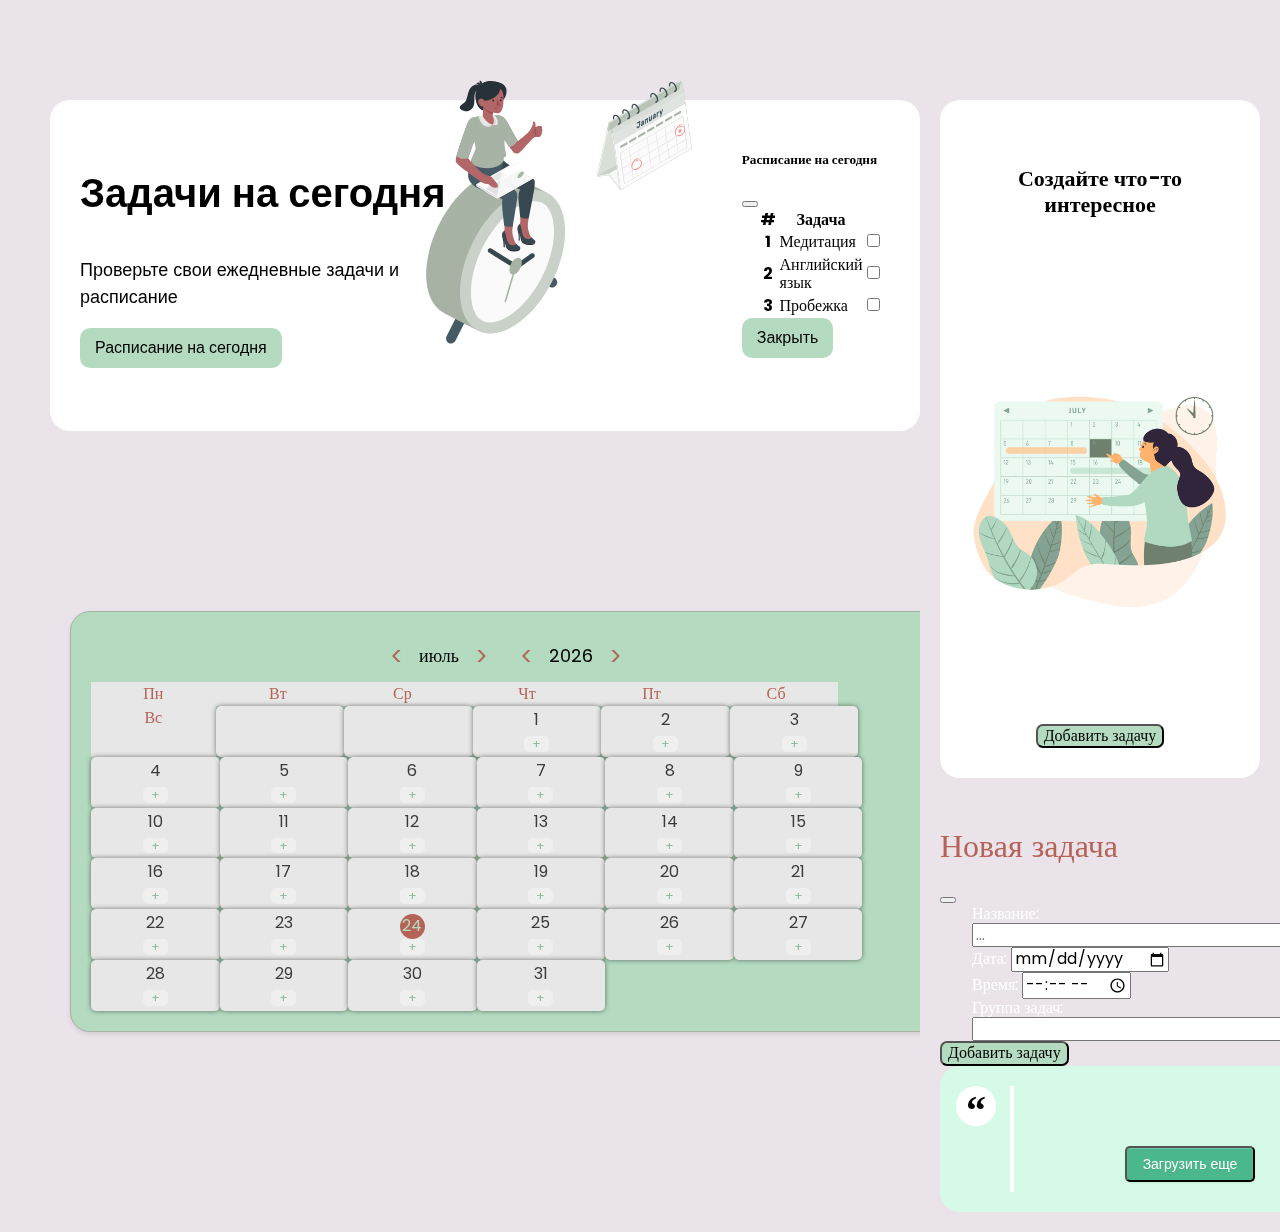
==== commit 09a32e63: "styles: fix styles" ====
--- a/index.html
+++ b/index.html
@@ -237,6 +237,7 @@
     <aside>
       <section class="new-task">
         <h2 class="new-task__text">Создайте что-то интересное</h2>
+        <img class="add-task" src="./src/assets/images/add_task.jpg"/>
         <button
           type="button"
           class="btn add-btn new-task__btn"
@@ -322,7 +323,7 @@
       integrity="sha384-C6RzsynM9kWDrMNeT87bh95OGNyZPhcTNXj1NW7RuBCsyN/o0jlpcV8Qyq46cDfL"
       crossorigin="anonymous"></script>
       <script src="./src/calendar/calendar.js"></script>
-    
+      <script src="./src/quotes/quotes.js"></script>
     <script src="./src/assets/js/cards.js"></script>
     <script src="https://cdn.jsdelivr.net/npm/bootstrap@5.0.2/dist/js/bootstrap.bundle.min.js" integrity="sha384-MrcW6ZMFYlzcLA8Nl+NtUVF0sA7MsXsP1UyJoMp4YLEuNSfAP+JcXn/tWtIaxVXM" crossorigin="anonymous"></script>
   </body>
--- a/src/assets/styles/styles.css
+++ b/src/assets/styles/styles.css
@@ -6,7 +6,7 @@
 
 
 #main {
-    width: 80vw;
+    width: 75vw;
     display: flex;
     flex-direction: column;
     background-color: #eae3ea;
@@ -165,7 +165,14 @@
     color: #000;
     height: 40px;
     text-align: center;
-}
+    transition: background-color 0.3s, color 0.3s;;
+}
+
+.btnt:hover {
+    background-color: var(--rust);
+    border-color: var(--sea-foam);
+    color: #fff;
+  }
 .today-task-images {
     display: flex;
     flex-direction: row;
@@ -182,14 +189,14 @@
   aside {
     background-color: #eae3ea;
     color: #fff;
-    width: 20%; 
+    width: 25%; 
     padding: 20px;
    
   }
 
-  .new-task {
-    min-height: 40vh;
-  }
-
-
-
+  .add-task {
+    width: 100%
+  }
+
+
+
--- a/src/assets/styles/add-task.css
+++ b/src/assets/styles/add-task.css
@@ -9,23 +9,32 @@
   --sea-foam: #a7b3a5;
 }
 .new-task {
+  margin-top: 80px;
   display: flex;
   flex-direction: column;
-  background-color: var(--slate);
+  justify-content: space-between;
+  background-color: #fff;
   padding: 2vh 2vw;
+  border-radius: 20px;
+  min-height: 70vh;
+  padding-bottom: 30px;
 }
 
 .new-task__text {
   font-weight: 600;
-  color: var(--rust);
+  font-size: 22px;
+  color: black;
+  padding: 30px;
+  text-align: center;
 }
 
 .add-btn {
   font-weight: 400;
   background-color: var(--mint);
-  border-color: var(--sea-foam);
   color: #000;
   align-self: center;
+  transition: background-color 0.3s, color 0.3s;
+  border-radius: 7px;
 }
 .add-btn:hover {
   background-color: var(--rust);
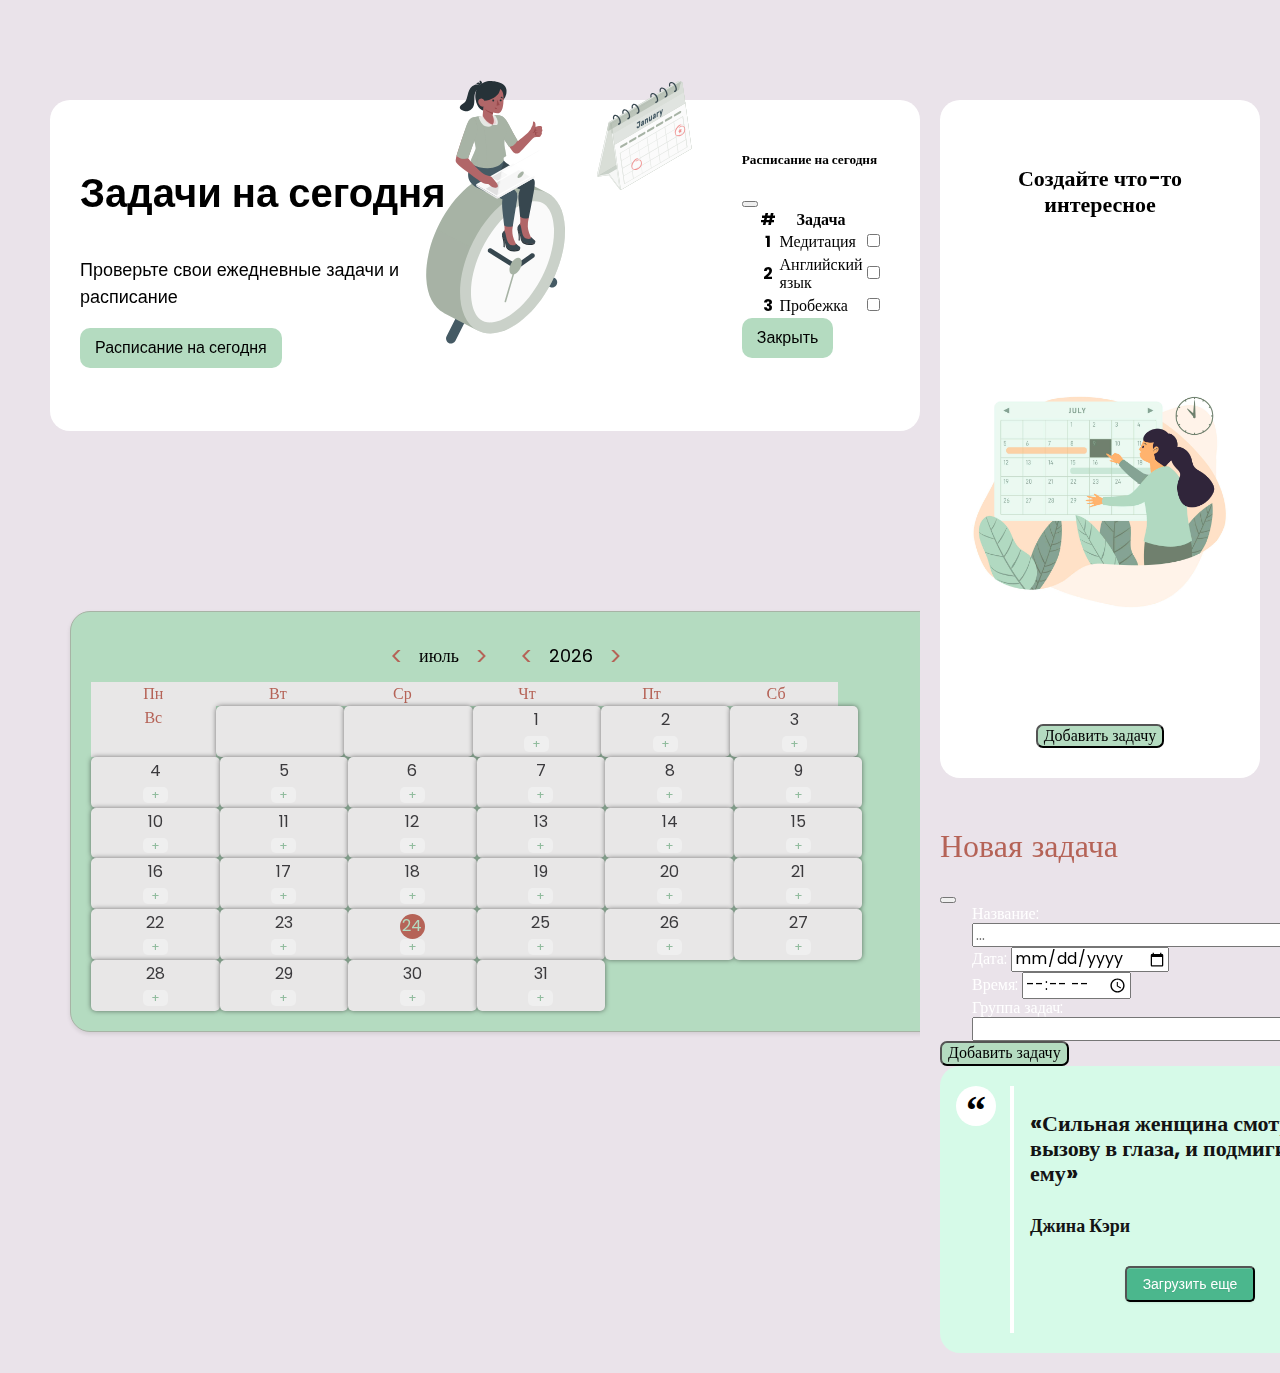
==== commit 9f971cb2: "fix: add quote" ====
--- a/index.html
+++ b/index.html
@@ -311,9 +311,9 @@
     <blockquote>
       <div class="quote-background">
         <div class="quote">
-        <h1 id="quote-text"></h1>
+        <h1 id="quote-text">«Сильная женщина смотрит вызову в глаза, и подмигивает ему»</h1>
     <div class="author">
-        <h2 id="quote-author"></h2>
+        <h2 id="quote-author">Джина Кэри</h2>
     <button id="quote-button" type="button" class="btn">Загрузить еще</button>
     </blockquote>
     </aside>
